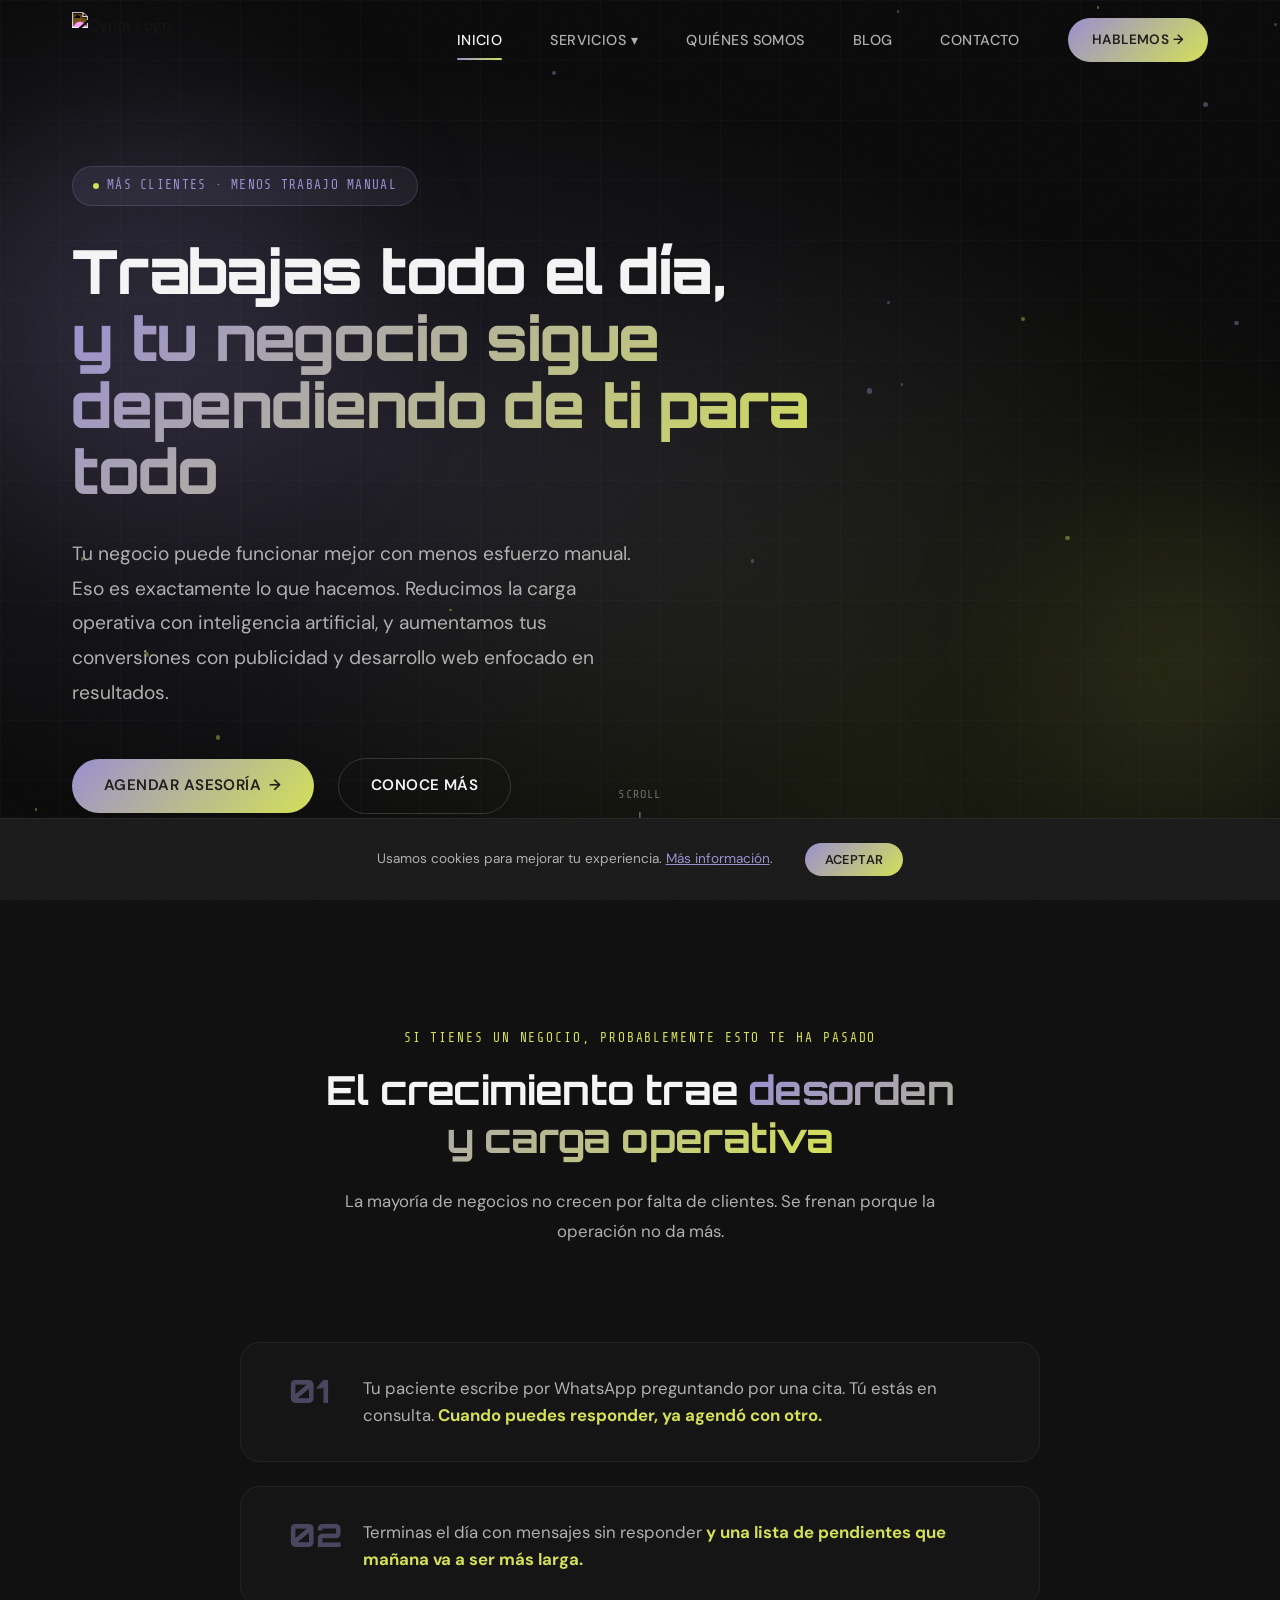
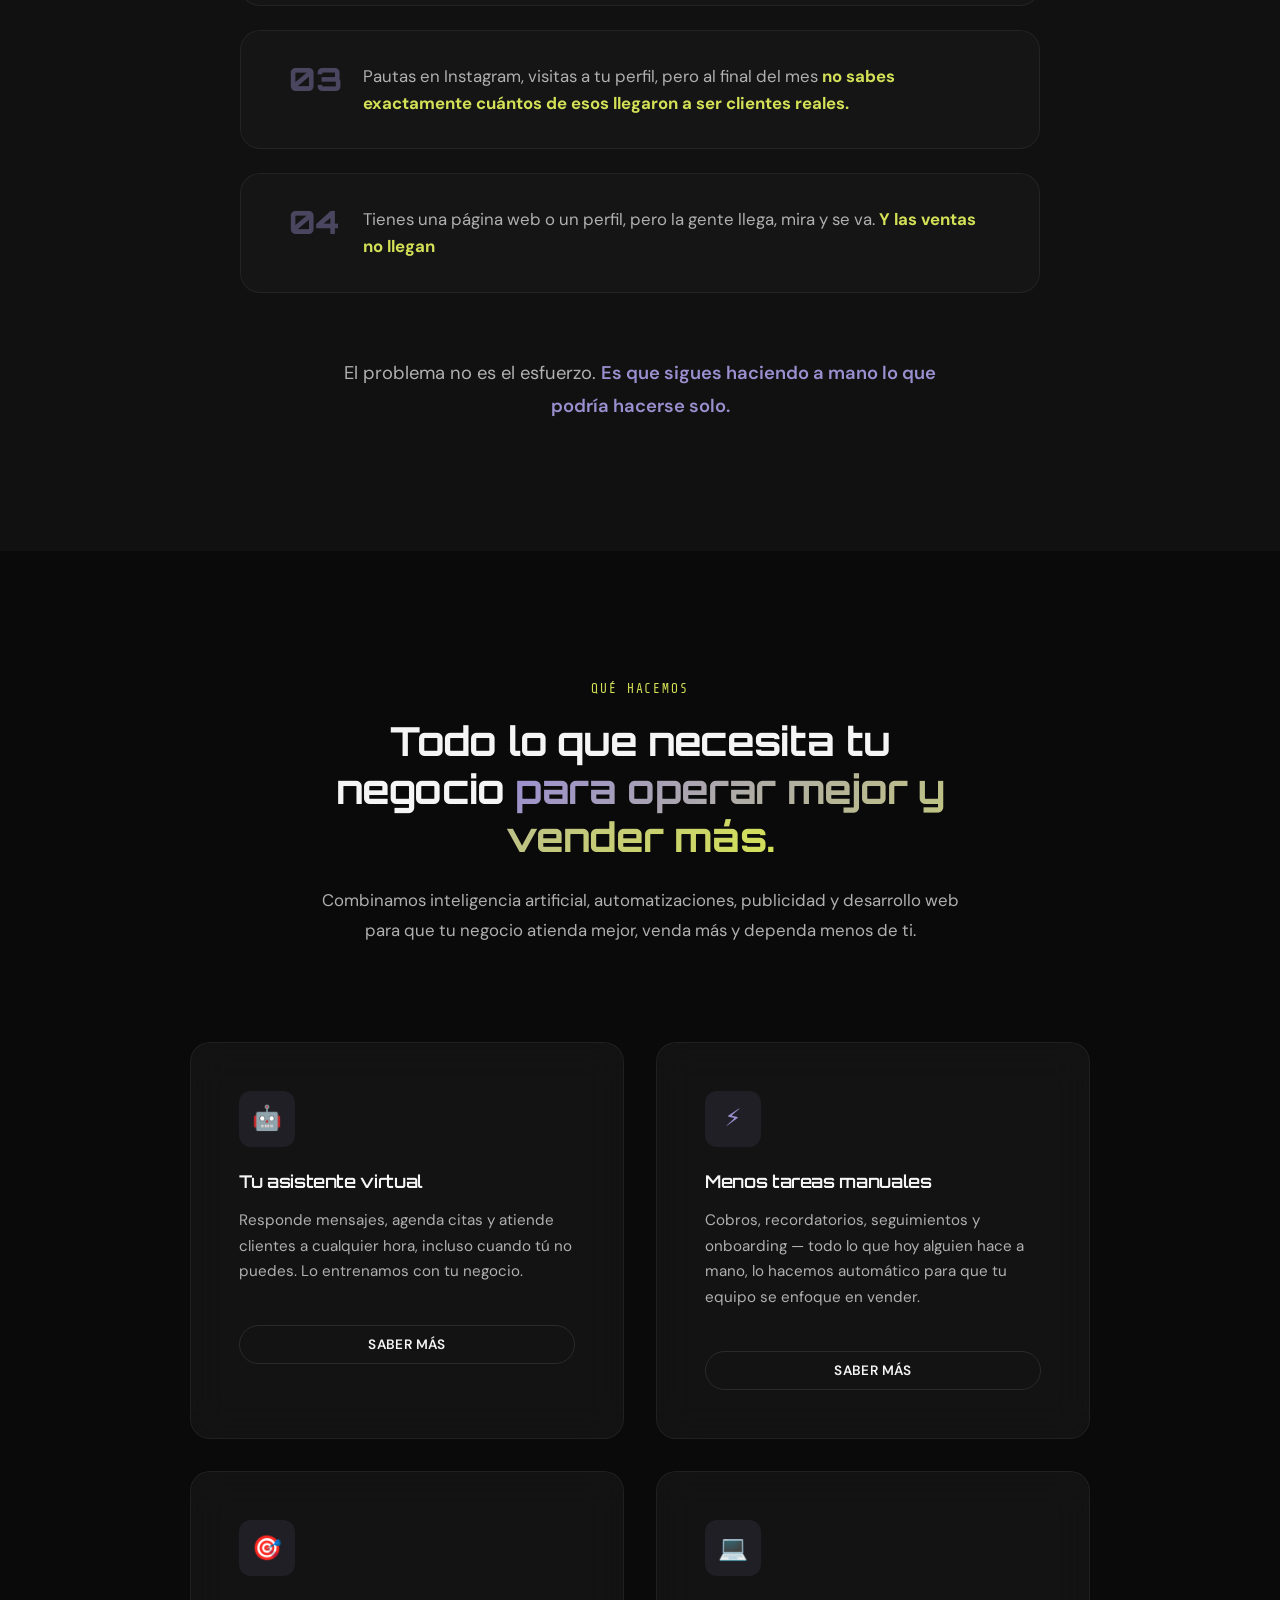
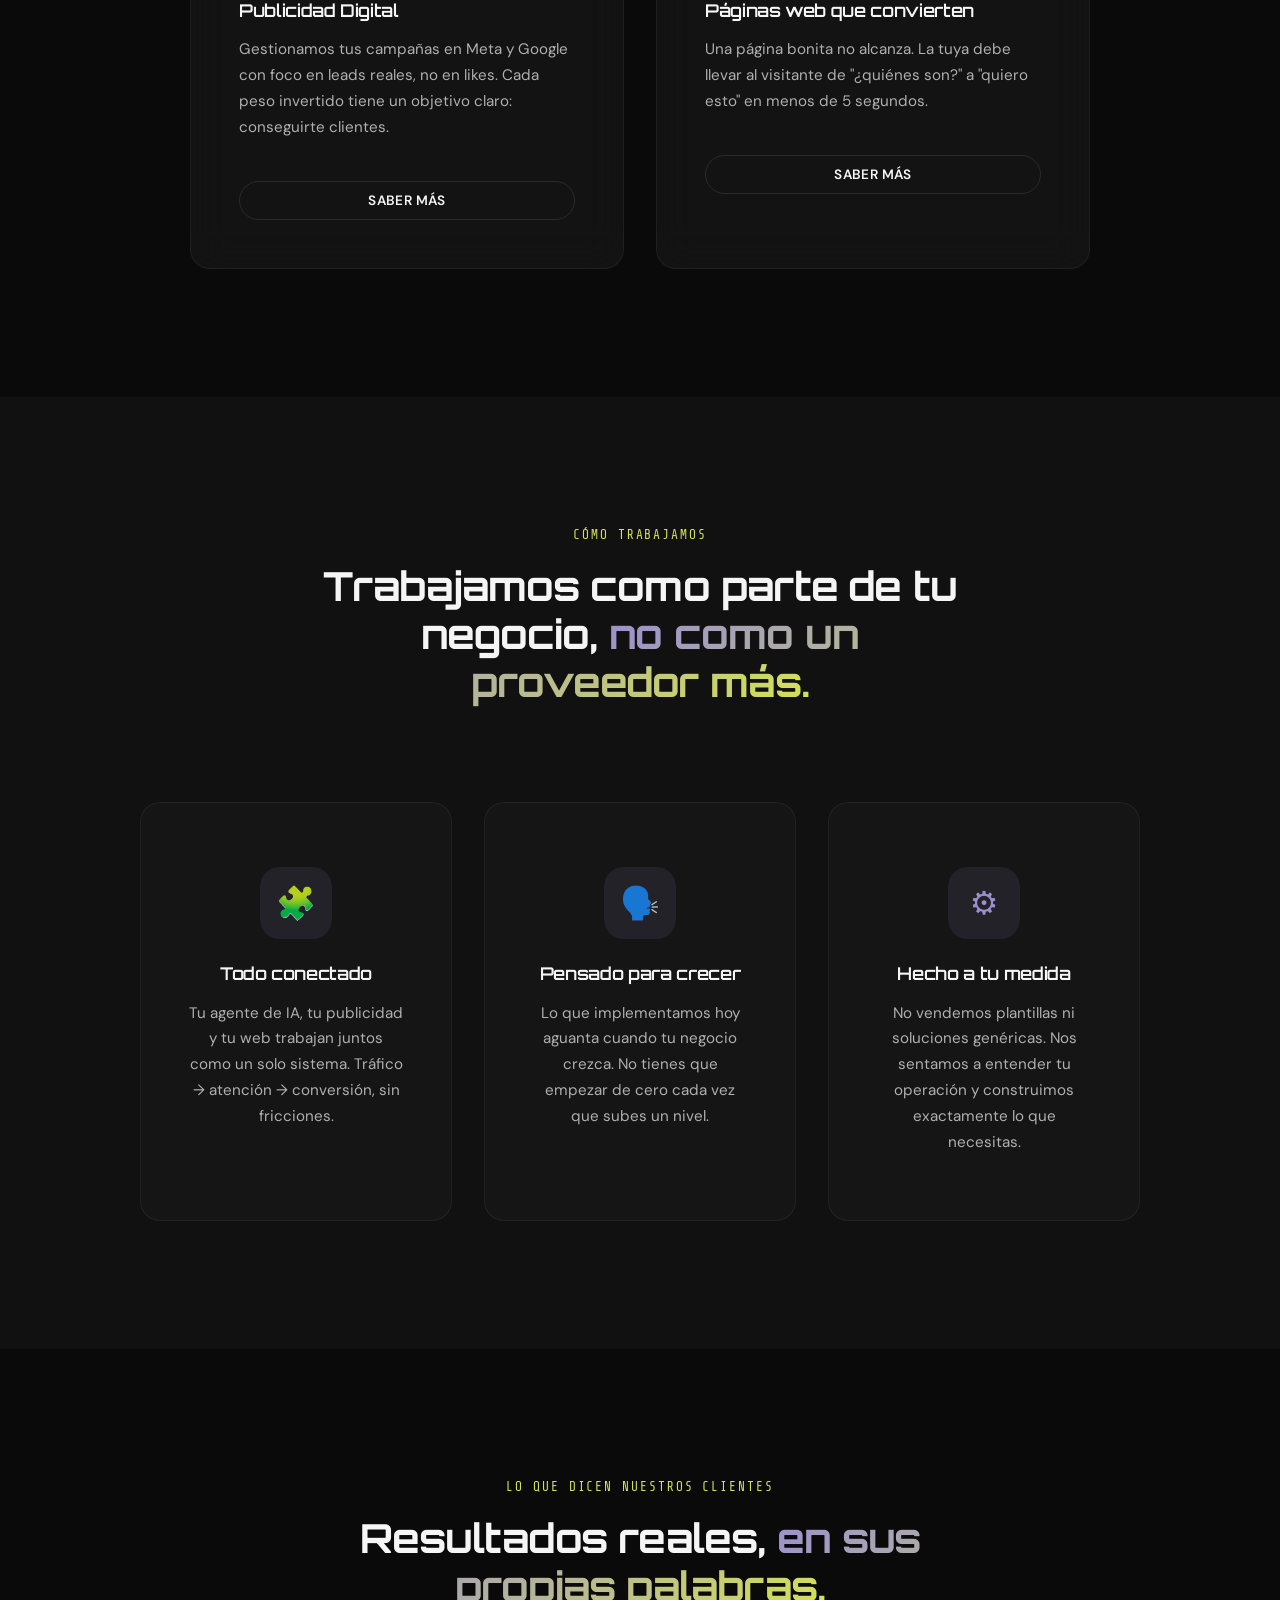
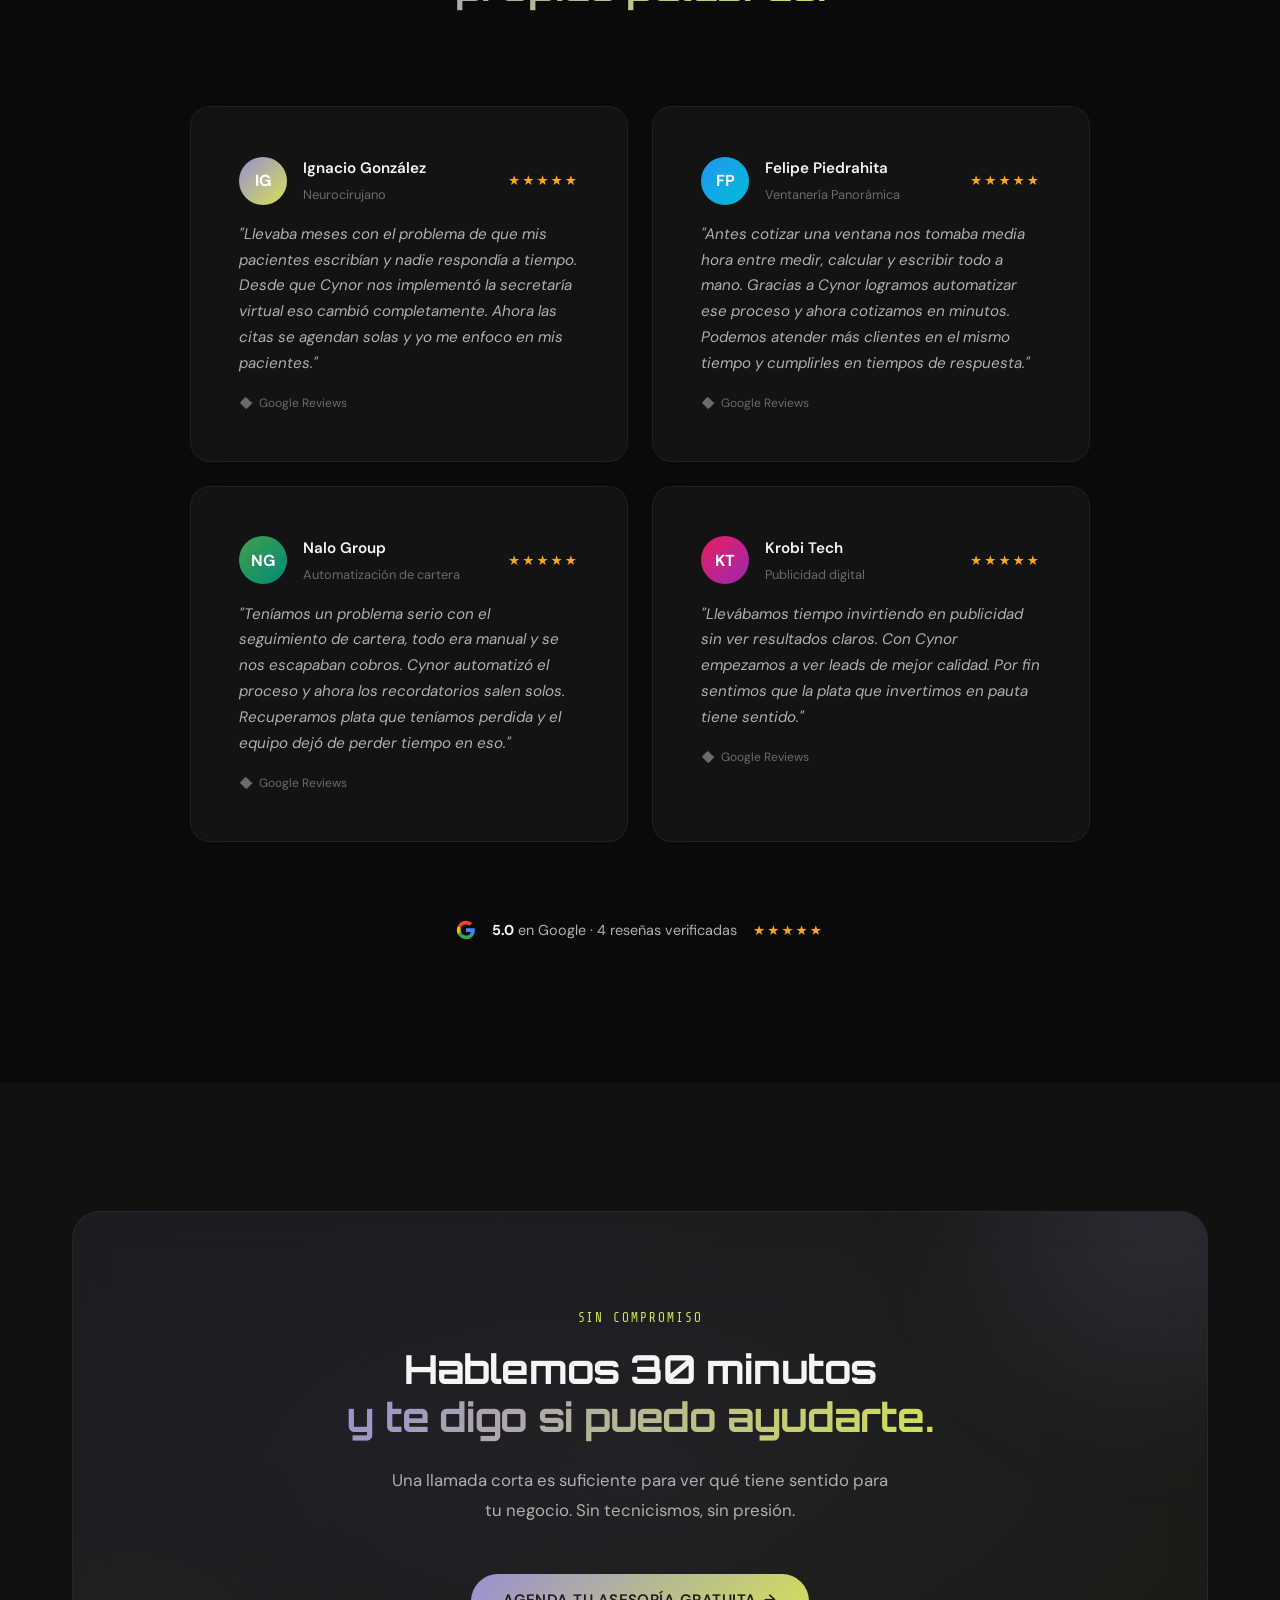
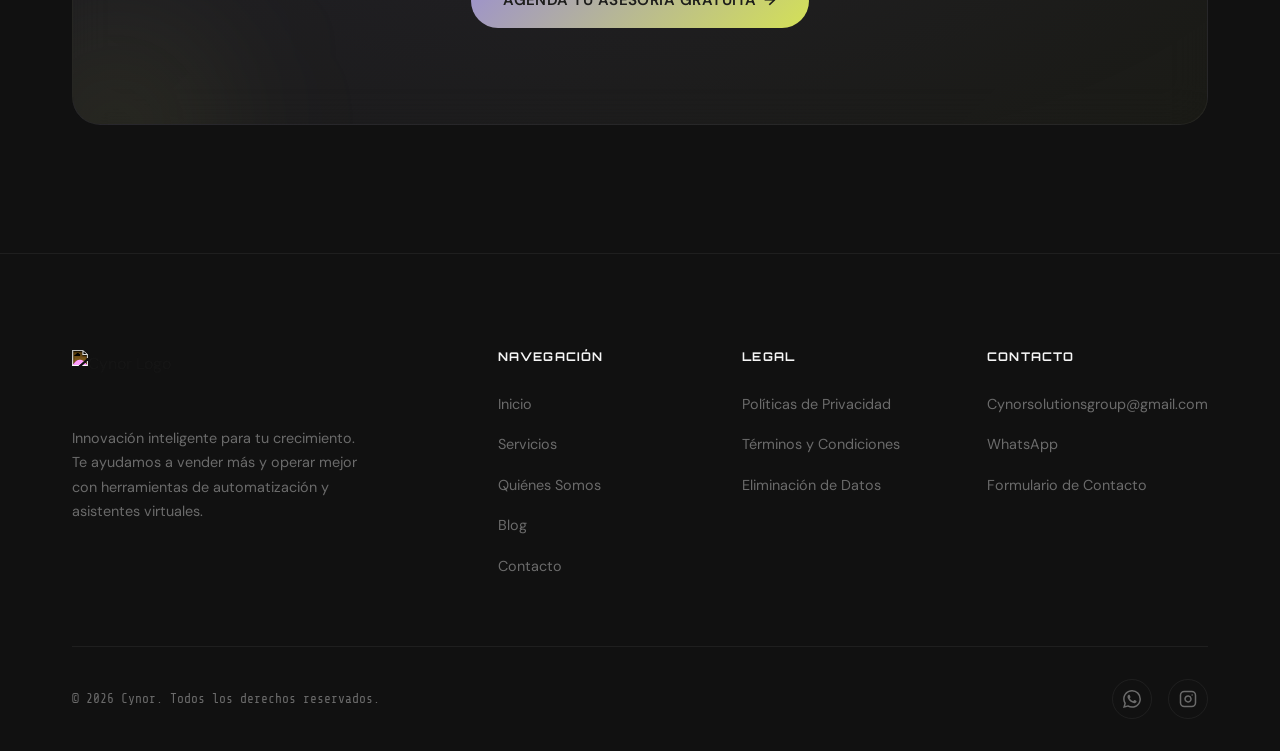
==== index.html @ 148ff9f5 "Update information" ====
<!DOCTYPE html>
<html lang="es">

<head>

  <!-- Google Tag Manager -->
  <script>(function (w, d, s, l, i) {
      w[l] = w[l] || []; w[l].push({
        'gtm.start':
          new Date().getTime(), event: 'gtm.js'
      }); var f = d.getElementsByTagName(s)[0],
        j = d.createElement(s), dl = l != 'dataLayer' ? '&l=' + l : ''; j.async = true; j.src =
          'https://www.googletagmanager.com/gtm.js?id=' + i + dl; f.parentNode.insertBefore(j, f);
    })(window, document, 'script', 'dataLayer', 'GTM-WN2KKRZQ');</script>
  <!-- End Google Tag Manager -->

  <meta name="facebook-domain-verification" content="vpwczg6mn0sy7wcytmr8ap039q7jqj" />
  <meta charset="UTF-8">
  <meta name="viewport" content="width=device-width, initial-scale=1.0">
  <meta name="description"
    content="Empresa de tecnología aplicada a negocios. Integramos inteligencia artificial, automatización de procesos y marketing digital para optimizar operaciones y ventas.">
  <meta name="keywords"
    content="automatización empresarial, inteligencia artificial para negocios, marketing digital performance, desarrollo web orientado a conversión, automatización corporativa">
  <meta name="author" content="Cynor">
  <title>Cynor | Inteligencia Artificial y Automatización Empresarial</title>

  <link rel="canonical" href="https://www.cynor.digital/">

  <!-- Open Graph -->
  <meta property="og:title" content="Cynor | Inteligencia Artificial y Automatización Empresarial">
  <meta property="og:description"
    content="Sistemas de IA, automatización y marketing digital para empresas que desean escalar sin trabajo manual.">
  <meta property="og:image" content="https://www.cynor.digital/src/Logo.png">
  <meta property="og:url" content="https://www.cynor.digital/">
  <meta property="og:type" content="website">

  <!-- Twitter Cards -->
  <meta name="twitter:card" content="summary_large_image">
  <meta name="twitter:title" content="Cynor | Inteligencia Artificial y Automatización Empresarial">
  <meta name="twitter:description"
    content="Sistemas de IA, automatización y marketing digital para empresas que desean escalar sin trabajo manual.">
  <meta name="twitter:image" content="https://www.cynor.digital/src/Logo.png">

  <meta name="theme-color" content="#0A0A0A">
    <link rel="preload" href="src/Logo.png" as="image" type="image/png">
  <link rel="icon" type="image/png" href="src/favicon.png?v=3">

  <!-- JSON-LD -->
  <script type="application/ld+json">
  {
    "@context": "https://schema.org",
    "@graph": [
      {
        "@type": "WebSite",
        "@id": "https://www.cynor.digital/#website",
        "url": "https://www.cynor.digital/",
        "name": "Cynor",
        "description": "Te ayudamos a automatizar tus procesos y crecer con Inteligencia Artificial en Colombia.",
        "publisher": {
          "@id": "https://www.cynor.digital/#organization"
        }
      },
      {
        "@type": "Organization",
        "@id": "https://www.cynor.digital/#organization",
        "name": "Cynor",
        "url": "https://www.cynor.digital/",
        "logo": "https://www.cynor.digital/src/Logo.png",
        "contactPoint": {
          "@type": "ContactPoint",
          "email": "Cynorsolutionsgroup@gmail.com",
          "contactType": "customer support"
        }
      }
    ]
  }
  </script>

  <!-- Google Fonts -->
  <!-- Preconnect to font servers -->
  <link rel="preconnect" href="https://fonts.googleapis.com" crossorigin>
  <link rel="preconnect" href="https://fonts.gstatic.com" crossorigin>
  <!-- Non-blocking async font load with font-display=swap to prevent FOUT CLS -->
  <link rel="preload" as="style"
    href="https://fonts.googleapis.com/css2?family=DM+Sans:ital,opsz,wght@0,9..40,400;0,9..40,500;0,9..40,700&family=Orbitron:wght@700;800&family=Share+Tech+Mono&display=swap"
    onload="this.onload=null;this.rel='stylesheet'">
  <noscript>
    <link rel="stylesheet"
      href="https://fonts.googleapis.com/css2?family=DM+Sans:ital,opsz,wght@0,9..40,400;0,9..40,500;0,9..40,700&family=Orbitron:wght@700;800&family=Share+Tech+Mono&display=swap">
  </noscript>

  <!-- Stylesheet -->
  <!-- Preload + async main stylesheet -->
  <link rel="preload" href="css/styles.min.css" as="style" onload="this.onload=null;this.rel='stylesheet'">
  <noscript><link rel="stylesheet" href="css/styles.min.css"></noscript>
  <!-- Critical CSS inline for above-the-fold -->
  <style>
    *,*::before,*::after{box-sizing:border-box;margin:0;padding:0}
    html{scroll-behavior:smooth;-webkit-font-smoothing:antialiased}
    body{font-family:'DM Sans',system-ui,-apple-system,sans-serif;background:#0A0A0A;color:#F5F5F5;overflow-x:hidden;min-height:100vh}
    .loader{position:fixed;inset:0;background:#0A0A0A;z-index:9999;display:flex;align-items:center;justify-content:center;transition:opacity .6s ease,visibility .6s ease}
    .loader.hidden{opacity:0;visibility:hidden}
    .loader__icon{width:60px;height:60px;animation:lp 1.5s ease-in-out infinite}
    @keyframes lp{0%,100%{transform:scale(1);opacity:1}50%{transform:scale(1.15);opacity:.6}}
    /* Navbar: explicit logo sizing prevents CLS before external CSS loads */
    .navbar{position:fixed;top:0;left:0;width:100%;z-index:1000;height:80px;display:flex;align-items:center;background:transparent;transition:all .3s cubic-bezier(.4,0,.2,1)}
    .navbar__inner{display:flex;align-items:center;justify-content:space-between;width:100%;max-width:1200px;margin:0 auto;padding:0 2rem}
    .navbar__logo img{height:56px;width:auto;aspect-ratio:709/339;filter:invert(1) brightness(2)}
    /* Hero: min-height reserves space before JS runs; contain prevents reflows */
    .hero{min-height:100vh;display:flex;align-items:center;position:relative;overflow:hidden;padding-top:80px}
    .hero__content{max-width:750px;min-height:420px;position:relative;z-index:2}
    h1,h2,h3,h4{font-family:'Orbitron',sans-serif;font-weight:700;line-height:1.2}
    h1{font-size:clamp(2rem,5vw,3.5rem)}
    /* ── Mobile menu critical CSS (prevents FOUC on async stylesheet) ── */
    .mobile-menu{display:flex;flex-direction:column;align-items:center;justify-content:center;gap:24px;position:fixed;top:0;left:0;right:0;bottom:0;width:100%;min-height:100vh;background:rgba(10,10,10,.98);-webkit-backdrop-filter:blur(20px);backdrop-filter:blur(20px);z-index:9000;-webkit-transform:translateX(100%);transform:translateX(100%);visibility:hidden;opacity:0;pointer-events:none;-webkit-transition:-webkit-transform .4s cubic-bezier(.4,0,.2,1),opacity .4s ease,visibility .4s ease;transition:transform .4s cubic-bezier(.4,0,.2,1),opacity .4s ease,visibility .4s ease;padding:80px 24px 24px;overflow-y:auto;-webkit-overflow-scrolling:touch}
    @media(min-width:769px){.mobile-menu{display:none!important}}
    .mobile-menu.active{-webkit-transform:translateX(0)!important;transform:translateX(0)!important;visibility:visible!important;opacity:1!important;pointer-events:all!important}
    .hamburger{display:none;flex-direction:column;gap:5px;cursor:pointer;z-index:9100;padding:8px;background:rgba(10,10,10,.4);border-radius:4px;border:none;-webkit-backdrop-filter:blur(4px);backdrop-filter:blur(4px)}
    @media(max-width:768px){.hamburger{display:flex}}
    .hamburger span{display:block;width:24px;height:2px;background:#F5F5F5;transition:all .3s cubic-bezier(.4,0,.2,1);border-radius:2px}
    .hamburger.active span:nth-child(1){transform:rotate(45deg) translate(5px,5px)}
    .hamburger.active span:nth-child(2){opacity:0}
    .hamburger.active span:nth-child(3){transform:rotate(-45deg) translate(5px,-5px)}
  </style>
</head>

<body>

  <!-- Google Tag Manager (noscript) -->
  <noscript><iframe src="https://www.googletagmanager.com/ns.html?id=GTM-WN2KKRZQ" height="0" width="0"
      style="display:none;visibility:hidden"></iframe></noscript>
  <!-- End Google Tag Manager (noscript) -->

  <!-- Loader -->
  <div class="loader" id="loader">
    <img src="src/Favoni.png" alt="Cynor Loading" class="loader__icon" width="60" height="60">
  </div>

  <!-- Navbar -->
  <nav class="navbar" id="navbar">
    <div class="navbar__inner">
    <a href="index.html" class="navbar__logo" aria-label="Cynor Home">
        <img src="src/Logo.png" alt="Cynor Logo" width="709" height="339" loading="eager" fetchpriority="high"
          decoding="async">
      </a>

      <div class="navbar__menu">
        <a href="index.html" class="navbar__link active">Inicio</a>
        <div class="navbar__dropdown">
          <a href="#" class="navbar__link">Servicios ▾</a>
          <div class="dropdown-content">
            <a href="agentes-ia.html">Agentes IA</a>
            <a href="automatizacion.html">Automatizaciones</a>
            <a href="publicidad-digital.html">Publicidad Digital</a>
            <a href="desarrollo-web.html">Desarrollo Web</a>
          </div>
        </div>
        <a href="quienes-somos.html" class="navbar__link">Quiénes Somos</a>
        <a href="blog.html" class="navbar__link">Blog</a>

        <a href="contacto.html" class="navbar__link">Contacto</a>
        <a href="https://wa.me/573128861517" class="navbar__cta" target="_blank" rel="noopener noreferrer">Hablemos
          →</a>
      </div>

      <button class="hamburger" id="hamburger" aria-label="Menu">
        <span></span>
        <span></span>
        <span></span>
      </button>
    </div>
  </nav>

  <!-- Mobile Menu -->
  <div class="mobile-menu" id="mobileMenu" role="dialog" aria-modal="true" aria-label="Menú de navegación">
    <a href="index.html">Inicio</a>
    <div class="mobile-nav-dropdown" id="mobileServicesDropdown">
      <button class="mobile-nav-dropdown__toggle" id="mobileServicesToggle" aria-expanded="false">
        Servicios <span class="mobile-nav-dropdown__arrow">▼</span>
      </button>
      <div class="mobile-nav-dropdown__content">
        <a href="agentes-ia.html">Agentes IA</a>
        <a href="automatizacion.html">Automatizaciones</a>
        <a href="publicidad-digital.html">Publicidad Digital</a>
        <a href="desarrollo-web.html">Desarrollo Web</a>
      </div>
    </div>
    <a href="quienes-somos.html">Quiénes Somos</a>
    <a href="blog.html">Blog</a>
    <a href="contacto.html">Contacto</a>
    <a href="https://wa.me/573128861517" class="btn btn--primary" target="_blank" rel="noopener noreferrer"
      style="margin-top:8px;padding:12px 28px;font-size:1rem;">Hablemos →</a>
  </div>

  <!-- Hero Section -->
  <section class="hero" id="hero">
    <div class="hero__bg"></div>
    <div class="hero__grid-overlay"></div>
    <div class="hero__particles" id="particles"></div>

    <!-- Decorative glow orbs -->
    <div class="glow-orb glow-orb--violet" style="width: 400px; height: 400px; top: 10%; left: -5%;"></div>
    <div class="glow-orb glow-orb--sun" style="width: 300px; height: 300px; bottom: 10%; right: -5%;"></div>

    <div class="container">
      <div class="hero__content">
        <!-- CLS FIX: Hero is above-the-fold. Remove .reveal from these elements.
             Reveal animations (opacity:0 → visible) on ATF content cause high CLS.
             Below-the-fold sections keep .reveal for smooth scroll-in effect. -->
        <div class="hero__badge">
          <span>Más clientes · Menos trabajo manual</span>
        </div>

        <h1 class="hero__title">
          Trabajas todo el día,<br>
          <span class="text-gradient">y tu negocio sigue dependiendo de ti para todo</span>
        </h1>

        <p class="hero__subtitle">
          Tu negocio puede funcionar mejor con menos esfuerzo manual. Eso es exactamente lo que hacemos.
          Reducimos la carga operativa con inteligencia artificial, y aumentamos tus conversiones con publicidad y
          desarrollo web enfocado en resultados.
        </p>

        <div class="hero__actions">
          <a href="https://wa.me/573128861517" class="btn btn--primary" target="_blank" rel="noopener noreferrer">
            Agendar asesoría
            <span class="btn__arrow">→</span>
          </a>
          <a href="quienes-somos.html" class="btn btn--secondary">
            Conoce más
          </a>
        </div>
      </div>
    </div>

    <div class="scroll-indicator">
      <span>Scroll</span>
      <div class="scroll-indicator__line"></div>
    </div>
  </section>

  <!-- Pain Points Section -->
  <section class="section section--alt" id="problemas">
    <div class="container">
      <div class="section-header reveal">
        <span class="section-header__tag">Si tienes un negocio, probablemente esto te ha pasado</span>
        <h2 class="section-header__title">
          El crecimiento trae <span class="text-gradient">desorden y carga operativa</span>
        </h2>
        <p class="section-header__subtitle">
          La mayoría de negocios no crecen por falta de clientes. Se frenan porque la operación no da más.
        </p>
      </div>

      <div class="feature-list" style="max-width: 800px; margin: 0 auto;">
        <div class="pain-card reveal delay-1">
          <div class="pain-card__number">01</div>
          <p class="pain-card__text">Tu paciente escribe por WhatsApp preguntando por una cita. Tú estás en consulta.
            <strong style="color: var(--color-sun-glare);">Cuando puedes responder, ya agendó con otro.</strong>
          </p>
        </div>

        <div class="pain-card reveal delay-2">
          <div class="pain-card__number">02</div>
          <p class="pain-card__text">Terminas el día con mensajes sin responder <strong
              style="color: var(--color-sun-glare);">y una lista de pendientes que mañana va a ser más larga.</strong>
          </p>
        </div>

        <div class="pain-card reveal delay-3">
          <div class="pain-card__number">03</div>
          <p class="pain-card__text">Pautas en Instagram, visitas a tu perfil, pero al final del mes <strong
              style="color: var(--color-sun-glare);">no sabes exactamente cuántos de esos llegaron a ser clientes
              reales.</strong></p>
        </div>

        <div class="pain-card reveal delay-4">
          <div class="pain-card__number">04</div>
          <p class="pain-card__text">Tienes una página web o un perfil, pero la gente llega, mira y se va. <strong
              style="color: var(--color-sun-glare);">Y las ventas no llegan</strong></p>
        </div>
      </div>

      <div class="text-center reveal delay-5" style="margin-top: var(--space-3xl);">
        <p style="font-size: 1.15rem; color: var(--text-secondary); max-width: 600px; margin: 0 auto;">
          El problema no es el esfuerzo. <span class="text-violet" style="font-weight: 600;">Es que sigues haciendo a
            mano lo que podría hacerse solo.</span>
        </p>
      </div>
    </div>
  </section>

  <!-- Solutions Section -->
  <section class="section" id="soluciones">
    <div class="container">
      <div class="section-header reveal">
        <span class="section-header__tag">Qué Hacemos</span>
        <h2 class="section-header__title">
          Todo lo que necesita tu negocio <span class="text-gradient">para operar mejor y vender más.</span>
        </h2>
        <p class="section-header__subtitle">
          Combinamos inteligencia artificial, automatizaciones, publicidad y desarrollo web para que tu negocio atienda
          mejor, venda más y dependa menos de ti.
        </p>
      </div>

      <div class="grid-2" style="max-width: 900px; margin: 0 auto;">
        <div class="card card--animated reveal delay-1">
          <div class="card__icon">🤖</div>
          <h3 class="card__title">Tu asistente virtual</h3>
          <p class="card__text" style="margin-bottom: var(--space-lg);">Responde mensajes, agenda citas y atiende clientes a cualquier hora, incluso cuando tú no puedes. Lo entrenamos con tu negocio.</p>
          <button class="btn btn--service" onclick="window.location.href='agentes-ia.html'">Saber
            más</button>
        </div>

        <div class="card card--animated reveal delay-2">
          <div class="card__icon">⚡</div>
          <h3 class="card__title">Menos tareas manuales</h3>
          <p class="card__text" style="margin-bottom: var(--space-lg);">Cobros, recordatorios, seguimientos y onboarding — todo lo que hoy alguien hace a mano, lo hacemos automático para que tu equipo se enfoque en vender.</p>
          <button class="btn btn--service" onclick="window.location.href='automatizacion.html'">Saber
            más</button>
        </div>

        <div class="card card--animated reveal delay-3">
          <div class="card__icon">🎯</div>
          <h3 class="card__title">Publicidad Digital</h3>
          <p class="card__text" style="margin-bottom: var(--space-lg);">Gestionamos tus campañas en Meta y Google con foco en leads reales, no en likes. Cada peso invertido tiene un objetivo claro: conseguirte clientes.</p>
          <button class="btn btn--service" onclick="window.location.href='publicidad-digital.html'">Saber
            más</button>
        </div>

        <div class="card card--animated reveal delay-4">
          <div class="card__icon">💻</div>
          <h3 class="card__title">Páginas web que convierten</h3>
          <p class="card__text" style="margin-bottom: var(--space-lg);">Una página bonita no alcanza. La tuya debe llevar al visitante de "¿quiénes son?" a "quiero esto" en menos de 5 segundos.</p>
          <button class="btn btn--service" onclick="window.location.href='desarrollo-web.html'">Saber
            más</button>
        </div>

      </div>
    </div>
  </section>

  <!-- How We Work Section -->
  <section class="section section--alt" id="proceso">
    <div class="container">
      <div class="section-header reveal">
        <span class="section-header__tag">Cómo trabajamos</span>
        <h2 class="section-header__title">
          Trabajamos como parte de tu negocio, <span class="text-gradient">no como un proveedor más.</span>
        </h2>
      </div>

      <div class="grid-3" style="max-width: 1000px; margin: 0 auto;">
        <div class="card value-card reveal delay-1">
          <div class="card__icon"
            style="margin: 0 auto var(--space-lg); font-size: 2rem; width: 72px; height: 72px; border-radius: var(--radius-lg);">
            🧩
          </div>
          <h3 class="card__title text-center">Todo conectado</h3>
          <p class="card__text text-center">Tu agente de IA, tu publicidad y tu web trabajan juntos como un solo sistema. Tráfico → atención → conversión, sin fricciones.</p>
        </div>

        <div class="card value-card reveal delay-2">
          <div class="card__icon"
            style="margin: 0 auto var(--space-lg); font-size: 2rem; width: 72px; height: 72px; border-radius: var(--radius-lg);">
            🗣️
          </div>
          <h3 class="card__title text-center">Pensado para crecer</h3>
          <p class="card__text text-center">Lo que implementamos hoy aguanta cuando tu negocio crezca. No tienes que empezar de cero cada vez que subes un nivel.</p>
        </div>

        <div class="card value-card reveal delay-3">
          <div class="card__icon"
            style="margin: 0 auto var(--space-lg); font-size: 2rem; width: 72px; height: 72px; border-radius: var(--radius-lg);">
            ⚙️
          </div>
          <h3 class="card__title text-center">Hecho a tu medida</h3>
          <p class="card__text text-center">No vendemos plantillas ni soluciones genéricas. Nos sentamos a entender tu operación y construimos exactamente lo que necesitas.</p>
        </div>
      </div>
    </div>
  </section>

  <!-- 
-->

  <!-- Testimonials Section -->
  <section class="section" id="testimonios">
    <div class="container">

      <div class="section-header reveal">
        <span class="section-header__tag">Lo que dicen nuestros clientes</span>
        <h2 class="section-header__title">
          Resultados reales, <span class="text-gradient">en sus propias palabras.</span>
        </h2>
      </div>

      <div class="grid-2" style="max-width: 900px; margin: 0 auto; gap: var(--space-lg);">

        <!-- Testimonio 1 — Ignacio González Neurocirujano -->
        <div class="card card--animated reveal delay-1"
          style="display: flex; flex-direction: column; gap: var(--space-md);">
          <div style="display: flex; align-items: center; gap: var(--space-md);">
            <div style="
            width: 48px; height: 48px; border-radius: 50%;
            background: linear-gradient(135deg, var(--color-violet), var(--color-sun-glare));
            display: flex; align-items: center; justify-content: center;
            font-family: var(--font-primary); font-weight: 700; font-size: 1rem;
            color: #fff; flex-shrink: 0;
          ">IG</div>
            <div>
              <p style="font-weight: 600; color: var(--text-primary); margin: 0; font-size: 0.95rem;">Ignacio González
              </p>
              <p style="color: var(--text-muted); margin: 0; font-size: 0.8rem;">Neurocirujano</p>
            </div>
            <div style="margin-left: auto; color: #F5A623; font-size: 0.85rem; letter-spacing: 2px;">★★★★★</div>
          </div>
          <p class="card__text" style="font-style: italic; line-height: 1.7; margin: 0;">
            "Llevaba meses con el problema de que mis pacientes escribían y nadie respondía a tiempo. Desde que Cynor
            nos implementó la secretaría virtual eso cambió completamente. Ahora las citas se agendan solas y yo me
            enfoco en mis pacientes."
          </p>
          <div style="display: flex; align-items: center; gap: 6px;">
            <svg width="14" height="14" viewBox="0 0 24 24" fill="var(--text-muted)">
              <path
                d="M21.35 11.1L12.91 2.66a2 2 0 00-2.82 0L2.66 10.09a2 2 0 000 2.82l8.44 8.44a2 2 0 002.82 0l8.44-8.44a2 2 0 000-2.82z" />
            </svg>
            <span style="font-size: 0.75rem; color: var(--text-muted);">Google Reviews</span>
          </div>
        </div>

        <!-- Testimonio 2 — Felipe Piedrahita -->
        <div class="card card--animated reveal delay-2"
          style="display: flex; flex-direction: column; gap: var(--space-md);">
          <div style="display: flex; align-items: center; gap: var(--space-md);">
            <div style="
            width: 48px; height: 48px; border-radius: 50%;
            background: linear-gradient(135deg, #2196F3, #00BCD4);
            display: flex; align-items: center; justify-content: center;
            font-family: var(--font-primary); font-weight: 700; font-size: 1rem;
            color: #fff; flex-shrink: 0;
          ">FP</div>
            <div>
              <p style="font-weight: 600; color: var(--text-primary); margin: 0; font-size: 0.95rem;">Felipe Piedrahita
              </p>
              <p style="color: var(--text-muted); margin: 0; font-size: 0.8rem;">Ventanería Panorámica</p>
            </div>
            <div style="margin-left: auto; color: #F5A623; font-size: 0.85rem; letter-spacing: 2px;">★★★★★</div>
          </div>
          <p class="card__text" style="font-style: italic; line-height: 1.7; margin: 0;">
            "Antes cotizar una ventana nos tomaba media hora entre medir, calcular y escribir todo a mano. Gracias a
            Cynor logramos automatizar ese proceso y ahora cotizamos en minutos. Podemos atender más clientes en el
            mismo tiempo y cumplirles en tiempos de respuesta."
          </p>
          <div style="display: flex; align-items: center; gap: 6px;">
            <svg width="14" height="14" viewBox="0 0 24 24" fill="var(--text-muted)">
              <path
                d="M21.35 11.1L12.91 2.66a2 2 0 00-2.82 0L2.66 10.09a2 2 0 000 2.82l8.44 8.44a2 2 0 002.82 0l8.44-8.44a2 2 0 000-2.82z" />
            </svg>
            <span style="font-size: 0.75rem; color: var(--text-muted);">Google Reviews</span>
          </div>
        </div>

        <!-- Testimonio 3 — Nalo Group -->
        <div class="card card--animated reveal delay-3"
          style="display: flex; flex-direction: column; gap: var(--space-md);">
          <div style="display: flex; align-items: center; gap: var(--space-md);">
            <div style="
            width: 48px; height: 48px; border-radius: 50%;
            background: linear-gradient(135deg, #43A047, #00897B);
            display: flex; align-items: center; justify-content: center;
            font-family: var(--font-primary); font-weight: 700; font-size: 1rem;
            color: #fff; flex-shrink: 0;
          ">NG</div>
            <div>
              <p style="font-weight: 600; color: var(--text-primary); margin: 0; font-size: 0.95rem;">Nalo Group</p>
              <p style="color: var(--text-muted); margin: 0; font-size: 0.8rem;">Automatización de cartera</p>
            </div>
            <div style="margin-left: auto; color: #F5A623; font-size: 0.85rem; letter-spacing: 2px;">★★★★★</div>
          </div>
          <p class="card__text" style="font-style: italic; line-height: 1.7; margin: 0;">
            "Teníamos un problema serio con el seguimiento de cartera, todo era manual y se nos escapaban cobros. Cynor
            automatizó el proceso y ahora los recordatorios salen solos. Recuperamos plata que teníamos perdida y el
            equipo dejó de perder tiempo en eso."
          </p>
          <div style="display: flex; align-items: center; gap: 6px;">
            <svg width="14" height="14" viewBox="0 0 24 24" fill="var(--text-muted)">
              <path
                d="M21.35 11.1L12.91 2.66a2 2 0 00-2.82 0L2.66 10.09a2 2 0 000 2.82l8.44 8.44a2 2 0 002.82 0l8.44-8.44a2 2 0 000-2.82z" />
            </svg>
            <span style="font-size: 0.75rem; color: var(--text-muted);">Google Reviews</span>
          </div>
        </div>

        <!-- Testimonio 4 — Krobi Tech -->
        <div class="card card--animated reveal delay-4"
          style="display: flex; flex-direction: column; gap: var(--space-md);">
          <div style="display: flex; align-items: center; gap: var(--space-md);">
            <div style="
            width: 48px; height: 48px; border-radius: 50%;
            background: linear-gradient(135deg, #E91E63, #9C27B0);
            display: flex; align-items: center; justify-content: center;
            font-family: var(--font-primary); font-weight: 700; font-size: 1rem;
            color: #fff; flex-shrink: 0;
          ">KT</div>
            <div>
              <p style="font-weight: 600; color: var(--text-primary); margin: 0; font-size: 0.95rem;">Krobi Tech</p>
              <p style="color: var(--text-muted); margin: 0; font-size: 0.8rem;">Publicidad digital</p>
            </div>
            <div style="margin-left: auto; color: #F5A623; font-size: 0.85rem; letter-spacing: 2px;">★★★★★</div>
          </div>
          <p class="card__text" style="font-style: italic; line-height: 1.7; margin: 0;">
            "Llevábamos tiempo invirtiendo en publicidad sin ver resultados claros. Con Cynor empezamos a ver leads de
            mejor calidad. Por fin sentimos que la plata que invertimos en pauta tiene sentido."
          </p>
          <div style="display: flex; align-items: center; gap: 6px;">
            <svg width="14" height="14" viewBox="0 0 24 24" fill="var(--text-muted)">
              <path
                d="M21.35 11.1L12.91 2.66a2 2 0 00-2.82 0L2.66 10.09a2 2 0 000 2.82l8.44 8.44a2 2 0 002.82 0l8.44-8.44a2 2 0 000-2.82z" />
            </svg>
            <span style="font-size: 0.75rem; color: var(--text-muted);">Google Reviews</span>
          </div>
        </div>

      </div>

      <!-- Google rating badge -->
      <div class="text-center reveal delay-5" style="margin-top: var(--space-3xl);">
        <div style="
        display: inline-flex; align-items: center; gap: var(--space-md);
        background: var(--bg-card); border: 1px solid var(--border-color);
        border-radius: var(--radius-full); padding: 12px 24px;
      ">
          <svg width="20" height="20" viewBox="0 0 24 24" fill="none" xmlns="http://www.w3.org/2000/svg">
            <path
              d="M22.56 12.25c0-.78-.07-1.53-.2-2.25H12v4.26h5.92c-.26 1.37-1.04 2.53-2.21 3.31v2.77h3.57c2.08-1.92 3.28-4.74 3.28-8.09z"
              fill="#4285F4" />
            <path
              d="M12 23c2.97 0 5.46-.98 7.28-2.66l-3.57-2.77c-.98.66-2.23 1.06-3.71 1.06-2.86 0-5.29-1.93-6.16-4.53H2.18v2.84C3.99 20.53 7.7 23 12 23z"
              fill="#34A853" />
            <path
              d="M5.84 14.09c-.22-.66-.35-1.36-.35-2.09s.13-1.43.35-2.09V7.07H2.18C1.43 8.55 1 10.22 1 12s.43 3.45 1.18 4.93l3.66-2.84z"
              fill="#FBBC05" />
            <path
              d="M12 5.38c1.62 0 3.06.56 4.21 1.64l3.15-3.15C17.45 2.09 14.97 1 12 1 7.7 1 3.99 3.47 2.18 7.07l3.66 2.84c.87-2.6 3.3-4.53 6.16-4.53z"
              fill="#EA4335" />
          </svg>
          <span style="color: var(--text-secondary); font-size: 0.9rem;">
            <strong style="color: var(--text-primary);">5.0</strong> en Google · 4 reseñas verificadas
          </span>
          <div style="color: #F5A623; letter-spacing: 2px; font-size: 0.85rem;">★★★★★</div>
        </div>
      </div>

    </div>
  </section>

  <!-- CTA Section -->
  <section class="section section--alt cta-section" id="cta">
    <div class="container">
      <div class="cta-box reveal-scale">
        <div class="glow-orb glow-orb--violet" style="width: 300px; height: 300px; top: -30%; right: -10%;"></div>
        <div class="glow-orb glow-orb--sun" style="width: 200px; height: 200px; bottom: -20%; left: -5%;"></div>

        <span class="section-header__tag" style="position: relative; z-index: 1;">Sin compromiso</span>
        <h2 class="cta-box__title">
          Hablemos 30 minutos<br>
          <span class="text-gradient">y te digo si puedo ayudarte.</span>
        </h2>
        <p class="cta-box__text">
          Una llamada corta es suficiente para ver qué tiene sentido para tu negocio. Sin tecnicismos, sin presión.
        </p>
        <a href="https://wa.me/573128861517" class="btn btn--primary" target="_blank" rel="noopener noreferrer">
          Agenda tu asesoría gratuita
          <span class="btn__arrow">→</span>
        </a>
      </div>
    </div>
  </section>

  <!-- Footer -->
  <footer class="footer" id="footer">
    <div class="container">
      <div class="footer__grid">
        <div class="footer__brand">
          <img src="src/Logo.png" alt="Cynor Logo" width="200" height="96" loading="lazy">
          <p>Innovación inteligente para tu crecimiento. Te ayudamos a vender más y operar mejor con herramientas de
            automatización y asistentes virtuales.</p>
        </div>

        <div>
          <h4 class="footer__title">Navegación</h4>
          <div class="footer__links">
            <a href="index.html" class="footer__link">Inicio</a>
            <a href="index.html#soluciones" class="footer__link">Servicios</a>
            <a href="quienes-somos.html" class="footer__link">Quiénes Somos</a>
            <a href="blog.html" class="footer__link">Blog</a>
            <a href="contacto.html" class="footer__link">Contacto</a>
          </div>
        </div>

        <div>
          <h4 class="footer__title">Legal</h4>
          <div class="footer__links">
            <a href="politicas-privacidad.html" class="footer__link">Políticas de Privacidad</a>
            <a href="terminos-condiciones.html" class="footer__link">Términos y Condiciones</a>
            <a href="eliminacion-datos.html" class="footer__link">Eliminación de Datos</a>
          </div>
        </div>

        <div>
          <h4 class="footer__title">Contacto</h4>
          <div class="footer__links">
            <a href="mailto:Cynorsolutionsgroup@gmail.com" class="footer__link">Cynorsolutionsgroup@gmail.com</a>
            <a href="https://wa.me/573128861517" class="footer__link" target="_blank"
              rel="noopener noreferrer">WhatsApp</a>
            <a href="contacto.html" class="footer__link">Formulario de Contacto</a>
          </div>
        </div>
      </div>

      <div class="footer__bottom">
        <p class="footer__copy">© 2026 Cynor. Todos los derechos reservados.</p>
        <div class="footer__socials">
          <a href="https://wa.me/573128861517" class="footer__social" aria-label="WhatsApp" title="WhatsApp"
            target="_blank" rel="noopener noreferrer">
            <svg width="18" height="18" viewBox="0 0 24 24" fill="currentColor">
              <path
                d="M17.472 14.382c-.297-.149-1.758-.867-2.03-.967-.273-.099-.471-.148-.67.15-.197.297-.767.966-.94 1.164-.173.199-.347.223-.644.075-.297-.15-1.255-.463-2.39-1.475-.883-.788-1.48-1.761-1.653-2.059-.173-.297-.018-.458.13-.606.134-.133.298-.347.446-.52.149-.174.198-.298.298-.497.099-.198.05-.371-.025-.52-.075-.149-.669-1.612-.916-2.207-.242-.579-.487-.5-.669-.51-.173-.008-.371-.01-.57-.01-.198 0-.52.074-.792.372-.272.297-1.04 1.016-1.04 2.479 0 1.462 1.065 2.875 1.213 3.074.149.198 2.096 3.2 5.077 4.487.709.306 1.262.489 1.694.625.712.227 1.36.195 1.871.118.571-.085 1.758-.719 2.006-1.413.248-.694.248-1.289.173-1.413-.074-.124-.272-.198-.57-.347m-5.421 7.403h-.004a9.87 9.87 0 01-5.031-1.378l-.361-.214-3.741.982.998-3.648-.235-.374a9.86 9.86 0 01-1.51-5.26c.001-5.45 4.436-9.884 9.888-9.884 2.64 0 5.122 1.03 6.988 2.898a9.825 9.825 0 012.893 6.994c-.003 5.45-4.437 9.884-9.885 9.884m8.413-18.297A11.815 11.815 0 0012.05 0C5.495 0 .16 5.335.157 11.892c0 2.096.547 4.142 1.588 5.945L.057 24l6.305-1.654a11.882 11.882 0 005.683 1.448h.005c6.554 0 11.89-5.335 11.893-11.893a11.821 11.821 0 00-3.48-8.413z" />
            </svg>
          </a>
          <a href="https://www.instagram.com/cynor_solutions?utm_source=ig_web_button_share_sheet&igsh=ZDNlZDc0MzIxNw=="
            class="footer__social" aria-label="Instagram" title="Instagram" target="_blank" rel="noopener noreferrer">
            <svg width="18" height="18" viewBox="0 0 24 24" fill="none" stroke="currentColor" stroke-width="2"
              stroke-linecap="round" stroke-linejoin="round">
              <rect x="2" y="2" width="20" height="20" rx="5" ry="5"></rect>
              <path d="M16 11.37A4 4 0 1 1 12.63 8 4 4 0 0 1 16 11.37z"></path>
              <line x1="17.5" y1="6.5" x2="17.51" y2="6.5"></line>
            </svg>
          </a>
        </div>
      </div>
    </div>
  </footer>

  <!-- Cookie / Notification Bar -->
  <div class="notification-bar" id="cookieBar">
    <p>Usamos cookies para mejorar tu experiencia. <a href="politicas-privacidad.html">Más información</a>.</p>
    <button class="btn btn--primary" style="padding: 8px 20px; font-size: 0.8rem;">Aceptar</button>
  </div>

  <!-- Back to Top -->
  <button class="back-to-top" id="backToTop" aria-label="Volver arriba">
    <svg width="20" height="20" viewBox="0 0 24 24" fill="none" stroke="currentColor" stroke-width="2.5"
      stroke-linecap="round" stroke-linejoin="round">
      <polyline points="18 15 12 9 6 15"></polyline>
    </svg>
  </button>

  <!-- Scripts -->
  <script src="js/main.min.js" defer></script>
</body>

</html>
---- css/styles.min.css ----
/* ============================================
   CYNOR Design System
   Innovation that thinks in data.
   ============================================ */

/* ---------- CSS Custom Properties ---------- */
:root {
  /* Brand Colors */
  --color-sun-glare: #D4E157;
  --color-violet: #9B8FD0;
  --color-white: #FFFFFF;
  --color-black: #1D1D1B;

  /* Extended Palette */
  --bg-primary: #0A0A0A;
  --bg-secondary: #111111;
  --bg-surface: #1A1A1A;
  --bg-surface-light: #222222;
  --bg-surface-hover: #2A2A2A;

  --text-primary: #F5F5F5;
  --text-secondary: #B0B0B0;
  --text-muted: #6B6B6B;

  /* Gradients */
  --gradient-brand: linear-gradient(135deg, var(--color-violet) 0%, var(--color-sun-glare) 100%);
  --gradient-dark: linear-gradient(180deg, var(--bg-primary) 0%, var(--bg-secondary) 100%);
  --gradient-glass: linear-gradient(135deg, rgba(155, 143, 208, 0.08) 0%, rgba(212, 225, 87, 0.04) 100%);
  --gradient-hero: radial-gradient(ellipse at 30% 50%, rgba(155, 143, 208, 0.15) 0%, transparent 60%),
    radial-gradient(ellipse at 70% 80%, rgba(212, 225, 87, 0.08) 0%, transparent 50%);

  /* Glass Effect */
  --glass-bg: rgba(26, 26, 26, 0.6);
  --glass-border: rgba(255, 255, 255, 0.06);
  --glass-blur: blur(20px);

  /* Spacing */
  --space-xs: 0.25rem;
  --space-sm: 0.5rem;
  --space-md: 1rem;
  --space-lg: 1.5rem;
  --space-xl: 2rem;
  --space-2xl: 3rem;
  --space-3xl: 4rem;
  --space-4xl: 6rem;
  --space-5xl: 8rem;

  /* Border Radius */
  --radius-sm: 6px;
  --radius-md: 12px;
  --radius-lg: 20px;
  --radius-xl: 28px;
  --radius-full: 50%;

  /* Shadows */
  --shadow-sm: 0 2px 8px rgba(0, 0, 0, 0.3);
  --shadow-md: 0 4px 20px rgba(0, 0, 0, 0.4);
  --shadow-lg: 0 8px 40px rgba(0, 0, 0, 0.5);
  --shadow-glow-violet: 0 0 30px rgba(155, 143, 208, 0.3);
  --shadow-glow-sun: 0 0 30px rgba(212, 225, 87, 0.3);

  /* Transitions */
  --transition-fast: 0.2s cubic-bezier(0.4, 0, 0.2, 1);
  --transition-base: 0.3s cubic-bezier(0.4, 0, 0.2, 1);
  --transition-slow: 0.5s cubic-bezier(0.4, 0, 0.2, 1);
  --transition-spring: 0.6s cubic-bezier(0.34, 1.56, 0.64, 1);

  /* Container */
  --container-max: 1200px;
  --container-narrow: 800px;

  /* Navbar */
  --navbar-height: 80px;
}

/* ---------- Font Fallback Metrics (reduces FOUT layout shift / CLS) ---------- */
/* These @font-face rules create adjusted fallback fonts that closely match
   the real web fonts' metrics, so text does NOT reflow when DM Sans / Orbitron load. */
@font-face {
  font-family: 'DM Sans Fallback';
  src: local('Arial');
  ascent-override: 94.56%;
  descent-override: 24.74%;
  line-gap-override: 0%;
  size-adjust: 103.22%;
}

@font-face {
  font-family: 'Orbitron Fallback';
  src: local('Arial Bold');
  ascent-override: 105%;
  descent-override: 28%;
  line-gap-override: 0%;
  size-adjust: 88%;
}

/* ---------- Reset & Base ---------- */
*,
*::before,
*::after {
  margin: 0;
  padding: 0;
  box-sizing: border-box;
}

html {
  scroll-behavior: smooth;
  font-size: 16px;
  -webkit-font-smoothing: antialiased;
  -moz-osx-font-smoothing: grayscale;
}

body {
  font-family: 'DM Sans', 'DM Sans Fallback', system-ui, -apple-system, sans-serif;
  background-color: var(--bg-primary);
  color: var(--text-primary);
  line-height: 1.7;
  overflow-x: hidden;
  min-height: 100vh;
}

a {
  color: inherit;
  text-decoration: none;
  transition: color var(--transition-fast);
}

img {
  max-width: 100%;
  height: auto;
  display: block;
  /* Prevent layout shift when loading: preserve intrinsic aspect ratio */
  aspect-ratio: auto;
}

ul,
ol {
  list-style: none;
}

button {
  font-family: inherit;
  cursor: pointer;
  border: none;
  background: none;
  color: inherit;
}

input,
textarea,
select {
  font-family: inherit;
  font-size: inherit;
}

/* ---------- Typography ---------- */
.font-display {
  font-family: 'Orbitron', 'Space Age', sans-serif;
}

.font-tech {
  font-family: 'OCR A Extended', 'Share Tech Mono', monospace;
}

.font-body {
  font-family: 'DM Sans', 'Inter', sans-serif;
}

h1,
h2,
h3,
h4 {
  font-family: 'Orbitron', 'Orbitron Fallback', sans-serif;
  font-weight: 700;
  line-height: 1.2;
  letter-spacing: -0.02em;
}

h1 {
  font-size: clamp(2rem, 5vw, 3.5rem);
}

h2 {
  font-size: clamp(1.5rem, 4vw, 2.5rem);
}

h3 {
  font-size: clamp(1.2rem, 3vw, 1.75rem);
}

h4 {
  font-size: clamp(1rem, 2vw, 1.25rem);
}

p {
  color: var(--text-secondary);
  font-size: 1rem;
  line-height: 1.8;
}

.text-gradient {
  background: var(--gradient-brand);
  -webkit-background-clip: text;
  -webkit-text-fill-color: transparent;
  background-clip: text;
}

.text-violet {
  color: var(--color-violet);
}

.text-sun {
  color: var(--color-sun-glare);
}

/* ---------- Layout ---------- */
.container {
  width: 100%;
  max-width: var(--container-max);
  margin: 0 auto;
  padding: 0 var(--space-xl);
}

.container--narrow {
  max-width: var(--container-narrow);
}

.section {
  padding: var(--space-5xl) 0;
  position: relative;
}

.section--alt {
  background-color: var(--bg-secondary);
}

/* ---------- Navbar ---------- */
.navbar {
  position: fixed;
  top: 0;
  left: 0;
  width: 100%;
  z-index: 1000;
  height: var(--navbar-height);
  display: flex;
  align-items: center;
  transition: all var(--transition-base);
  background: transparent;
}

.navbar.scrolled {
  background: rgba(10, 10, 10, 0.85);
  backdrop-filter: var(--glass-blur);
  -webkit-backdrop-filter: var(--glass-blur);
  border-bottom: 1px solid var(--glass-border);
  box-shadow: var(--shadow-sm);
}

.navbar__inner {
  display: flex;
  align-items: center;
  justify-content: space-between;
  width: 100%;
  max-width: var(--container-max);
  margin: 0 auto;
  padding: 0 var(--space-xl);
}

.navbar__logo {
  display: flex;
  align-items: center;
  gap: var(--space-sm);
  z-index: 1001;
  /* Remove entrance animation — causes CLS (opacity:0 → visible = layout shift) */
  /* animation: logo-entrance 1.2s cubic-bezier(0.4, 0, 0.2, 1) forwards; */
}

@keyframes logo-entrance {
  0% {
    opacity: 0;
    transform: scale(0.8) translateY(-8px);
    filter: blur(4px);
  }

  60% {
    opacity: 1;
    transform: scale(1.03) translateY(0);
    filter: blur(0);
  }

  100% {
    opacity: 1;
    transform: scale(1) translateY(0);
    filter: blur(0);
  }
}

.navbar__logo img {
  height: 56px;
  width: auto;
  /* Reserve exact space before image loads — prevents CLS */
  aspect-ratio: 709 / 339;
  filter: invert(1) brightness(2);
  transition: filter var(--transition-base), transform var(--transition-base);
}

.navbar__logo img:hover {
  filter: invert(1) brightness(2.2) drop-shadow(0 0 12px rgba(155, 143, 208, 0.5));
  transform: scale(1.06);
}

.navbar__menu {
  display: flex;
  align-items: center;
  gap: var(--space-2xl);
}

.navbar__link {
  font-family: 'DM Sans', sans-serif;
  font-size: 0.9rem;
  font-weight: 500;
  color: var(--text-secondary);
  position: relative;
  padding: var(--space-sm) 0;
  letter-spacing: 0.03em;
  text-transform: uppercase;
  transition: color var(--transition-fast);
}

.navbar__link::after {
  content: '';
  position: absolute;
  bottom: 0;
  left: 0;
  width: 0;
  height: 2px;
  background: var(--gradient-brand);
  transition: width var(--transition-base);
  border-radius: 2px;
}

.navbar__link:hover,
.navbar__link.active {
  color: var(--text-primary);
}

.navbar__link:hover::after,
.navbar__link.active::after {
  width: 100%;
}

/* Dropdown */
.navbar__dropdown {
  position: relative;
  display: inline-block;
}

.dropdown-content {
  display: none;
  position: absolute;
  top: 100%;
  left: 0;
  background-color: var(--bg-surface);
  min-width: 220px;
  box-shadow: var(--shadow-md);
  border-radius: var(--radius-sm);
  border: 1px solid var(--glass-border);
  z-index: 1000;
  padding: var(--space-sm) 0;
}

.navbar__dropdown:hover .dropdown-content {
  display: block;
}

.dropdown-content a {
  color: var(--text-secondary);
  padding: 10px 20px;
  text-decoration: none;
  display: block;
  font-family: 'DM Sans', sans-serif;
  font-size: 0.9rem;
  transition: all var(--transition-fast);
}

.dropdown-content a:hover {
  background-color: var(--bg-surface-hover);
  color: var(--color-sun-glare);
}

.navbar__cta {
  font-family: 'DM Sans', sans-serif;
  font-size: 0.85rem;
  font-weight: 600;
  padding: 10px 24px;
  border-radius: var(--radius-xl);
  background: var(--gradient-brand);
  color: var(--color-black);
  letter-spacing: 0.03em;
  text-transform: uppercase;
  transition: all var(--transition-base);
  border: none;
  cursor: pointer;
}

.navbar__cta:hover {
  transform: translateY(-2px);
  box-shadow: var(--shadow-glow-violet);
}

/* Hamburger */
.hamburger {
  display: none;
  flex-direction: column;
  gap: 5px;
  cursor: pointer;
  z-index: 9100; /* Above mobile-menu (9000) */
  padding: 8px;
  background: rgba(10, 10, 10, 0.4);
  border-radius: var(--radius-sm);
  backdrop-filter: blur(4px);
  -webkit-backdrop-filter: blur(4px);
  border: none;
}

.hamburger span {
  display: block;
  width: 24px;
  height: 2px;
  background: var(--text-primary);
  transition: all var(--transition-base);
  border-radius: 2px;
}

.hamburger.active span:nth-child(1) {
  transform: rotate(45deg) translate(5px, 5px);
}

.hamburger.active span:nth-child(2) {
  opacity: 0;
}

.hamburger.active span:nth-child(3) {
  transform: rotate(-45deg) translate(5px, -5px);
}


/* ---------- Hero Section ---------- */
.hero {
  min-height: 100vh;
  display: flex;
  align-items: center;
  position: relative;
  overflow: hidden;
  padding-top: var(--navbar-height);
}

.hero__bg {
  position: absolute;
  inset: 0;
  background: var(--gradient-hero);
  z-index: 0;
}

.hero__grid-overlay {
  position: absolute;
  inset: 0;
  background-image:
    linear-gradient(rgba(155, 143, 208, 0.03) 1px, transparent 1px),
    linear-gradient(90deg, rgba(155, 143, 208, 0.03) 1px, transparent 1px);
  background-size: 60px 60px;
  z-index: 1;
}

.hero__particles {
  position: absolute;
  inset: 0;
  z-index: 1;
  overflow: hidden;
  /* Isolate JS-injected particles from layout so they don't cause CLS */
  contain: layout style;
  pointer-events: none;
}

.hero__particle {
  position: absolute;
  width: 4px;
  height: 4px;
  border-radius: var(--radius-full);
  background: var(--color-violet);
  opacity: 0.4;
  animation: float-particle 8s ease-in-out infinite;
}

.hero__particle:nth-child(2n) {
  background: var(--color-sun-glare);
  animation-duration: 12s;
}

.hero__particle:nth-child(3n) {
  width: 3px;
  height: 3px;
  animation-duration: 10s;
}

@keyframes float-particle {

  0%,
  100% {
    transform: translateY(0) translateX(0);
    opacity: 0.2;
  }

  25% {
    transform: translateY(-30px) translateX(15px);
    opacity: 0.6;
  }

  50% {
    transform: translateY(-15px) translateX(-10px);
    opacity: 0.3;
  }

  75% {
    transform: translateY(-40px) translateX(20px);
    opacity: 0.5;
  }
}

.hero__content {
  position: relative;
  z-index: 2;
  max-width: 750px;
  /* Reserve vertical space before fonts and JS load — prevents CLS */
  min-height: 420px;
}

.hero__badge {
  display: inline-flex;
  align-items: center;
  gap: var(--space-sm);
  padding: 8px 20px;
  border-radius: var(--radius-xl);
  background: rgba(155, 143, 208, 0.1);
  border: 1px solid rgba(155, 143, 208, 0.2);
  color: var(--color-violet);
  font-family: 'Share Tech Mono', monospace;
  font-size: 0.8rem;
  letter-spacing: 0.1em;
  text-transform: uppercase;
  margin-bottom: var(--space-xl);
}

.hero__badge::before {
  content: '';
  width: 6px;
  height: 6px;
  border-radius: var(--radius-full);
  background: var(--color-sun-glare);
  animation: pulse-dot 2s ease-in-out infinite;
}

@keyframes pulse-dot {

  0%,
  100% {
    opacity: 1;
    transform: scale(1);
  }

  50% {
    opacity: 0.5;
    transform: scale(1.5);
  }
}

.hero__title {
  font-size: clamp(2.2rem, 5.5vw, 3.8rem);
  font-weight: 800;
  line-height: 1.1;
  margin-bottom: var(--space-xl);
  color: var(--text-primary);
}

.hero__title span {
  display: block;
}

.hero__subtitle {
  font-size: clamp(1rem, 2vw, 1.2rem);
  color: var(--text-secondary);
  max-width: 580px;
  margin-bottom: var(--space-2xl);
  line-height: 1.8;
}

.hero__actions {
  display: flex;
  gap: var(--space-lg);
  flex-wrap: wrap;
  align-items: center;
}

/* ---------- Buttons ---------- */
.btn {
  display: inline-flex;
  align-items: center;
  justify-content: center;
  gap: var(--space-sm);
  padding: 14px 32px;
  border-radius: var(--radius-xl);
  font-family: 'DM Sans', sans-serif;
  font-size: 0.95rem;
  font-weight: 600;
  letter-spacing: 0.03em;
  text-transform: uppercase;
  transition: all var(--transition-base);
  cursor: pointer;
  border: none;
  position: relative;
  overflow: hidden;
}

.btn--primary {
  background: var(--gradient-brand);
  color: var(--color-black);
}

.btn--primary:hover {
  transform: translateY(-3px);
  box-shadow: var(--shadow-glow-violet), var(--shadow-glow-sun);
}

.btn--primary::after {
  content: '';
  position: absolute;
  inset: 0;
  background: linear-gradient(135deg, rgba(255, 255, 255, 0.2), transparent);
  opacity: 0;
  transition: opacity var(--transition-fast);
}

.btn--primary:hover::after {
  opacity: 1;
}

.btn--secondary {
  background: transparent;
  color: var(--text-primary);
  border: 1px solid rgba(255, 255, 255, 0.15);
}

.btn--secondary:hover {
  border-color: var(--color-violet);
  background: rgba(155, 143, 208, 0.08);
  transform: translateY(-3px);
}

.btn--ghost {
  background: transparent;
  color: var(--color-violet);
  padding: 14px 16px;
}

.btn--ghost:hover {
  color: var(--color-sun-glare);
}

.btn__arrow {
  transition: transform var(--transition-fast);
}

.btn:hover .btn__arrow {
  transform: translateX(4px);
}

.btn--service {
  background: transparent;
  color: var(--text-primary);
  border: 1px solid rgba(255, 255, 255, 0.1);
  padding: 10px 24px;
  font-size: 0.85rem;
  margin-top: var(--space-md);
  width: 100%;
}

.btn--service:hover {
  background: rgba(155, 143, 208, 0.08);
  border-color: rgba(155, 143, 208, 0.4);
  box-shadow: 0 4px 15px rgba(155, 143, 208, 0.15);
  transform: translateY(-2px);
  color: var(--color-sun-glare);
}

/* ---------- Cards ---------- */
.card {
  background: var(--glass-bg);
  border: 1px solid var(--glass-border);
  border-radius: var(--radius-lg);
  padding: var(--space-2xl);
  backdrop-filter: var(--glass-blur);
  -webkit-backdrop-filter: var(--glass-blur);
  transition: all var(--transition-base);
  position: relative;
  overflow: hidden;
}

.card::before {
  content: '';
  position: absolute;
  top: 0;
  left: 0;
  right: 0;
  height: 1px;
  background: var(--gradient-brand);
  opacity: 0;
  transition: opacity var(--transition-base);
}

.card:hover {
  transform: translateY(-5px);
  border-color: rgba(155, 143, 208, 0.15);
  box-shadow: var(--shadow-md);
}

.card:hover::before {
  opacity: 1;
}

.card__icon {
  width: 56px;
  height: 56px;
  border-radius: var(--radius-md);
  background: rgba(155, 143, 208, 0.1);
  display: flex;
  align-items: center;
  justify-content: center;
  margin-bottom: var(--space-lg);
  font-size: 1.5rem;
  color: var(--color-violet);
  transition: all var(--transition-base);
}

.card:hover .card__icon {
  background: rgba(155, 143, 208, 0.2);
  transform: scale(1.05);
}

.card__title {
  font-family: 'Orbitron', sans-serif;
  font-size: 1.1rem;
  font-weight: 600;
  margin-bottom: var(--space-md);
  color: var(--text-primary);
}

.card__text {
  font-size: 0.95rem;
  color: var(--text-secondary);
  line-height: 1.7;
}

/* Pain Points Card */
.pain-card {
  background: var(--glass-bg);
  border: 1px solid var(--glass-border);
  border-radius: var(--radius-lg);
  padding: var(--space-xl) var(--space-2xl);
  backdrop-filter: var(--glass-blur);
  -webkit-backdrop-filter: var(--glass-blur);
  display: flex;
  align-items: flex-start;
  gap: var(--space-lg);
  transition: all var(--transition-base);
}

.pain-card:hover {
  border-color: rgba(212, 225, 87, 0.2);
  transform: translateX(8px);
}

.pain-card__number {
  font-family: 'Orbitron', sans-serif;
  font-size: 2rem;
  font-weight: 800;
  color: var(--color-violet);
  opacity: 0.4;
  line-height: 1;
  min-width: 50px;
}

.pain-card__text {
  font-size: 1.05rem;
  color: var(--text-secondary);
  line-height: 1.6;
}

/* ---------- Section Headers ---------- */
.section-header {
  text-align: center;
  max-width: 650px;
  margin: 0 auto var(--space-4xl);
}

.section-header__tag {
  font-family: 'Share Tech Mono', monospace;
  font-size: 0.8rem;
  letter-spacing: 0.15em;
  text-transform: uppercase;
  color: var(--color-sun-glare);
  margin-bottom: var(--space-md);
  display: block;
}

.section-header__title {
  margin-bottom: var(--space-lg);
}

.section-header__subtitle {
  font-size: 1.05rem;
  color: var(--text-secondary);
}

/* ---------- Grid Layouts ---------- */
.grid-2 {
  display: grid;
  grid-template-columns: repeat(2, 1fr);
  gap: var(--space-xl);
}

.grid-3 {
  display: grid;
  grid-template-columns: repeat(3, 1fr);
  gap: var(--space-xl);
}

.grid-4 {
  display: grid;
  grid-template-columns: repeat(4, 1fr);
  gap: var(--space-xl);
}

/* ---------- CTA Section ---------- */
.cta-section {
  position: relative;
  overflow: hidden;
}

.cta-box {
  background: var(--gradient-glass);
  border: 1px solid var(--glass-border);
  border-radius: var(--radius-xl);
  padding: var(--space-4xl) var(--space-3xl);
  text-align: center;
  position: relative;
  overflow: hidden;
  backdrop-filter: var(--glass-blur);
  -webkit-backdrop-filter: var(--glass-blur);
}

.cta-box::before {
  content: '';
  position: absolute;
  top: -50%;
  left: -50%;
  width: 200%;
  height: 200%;
  background: radial-gradient(ellipse at center, rgba(155, 143, 208, 0.06) 0%, transparent 60%);
  animation: cta-glow 8s ease-in-out infinite;
}

@keyframes cta-glow {

  0%,
  100% {
    transform: translate(0, 0);
  }

  50% {
    transform: translate(5%, 5%);
  }
}

.cta-box__title {
  position: relative;
  z-index: 1;
  margin-bottom: var(--space-lg);
}

.cta-box__text {
  position: relative;
  z-index: 1;
  max-width: 500px;
  margin: 0 auto var(--space-2xl);
  font-size: 1.05rem;
}

.cta-box .btn {
  position: relative;
  z-index: 1;
}

/* ---------- Footer ---------- */
.footer {
  background: var(--bg-secondary);
  border-top: 1px solid var(--glass-border);
  padding: var(--space-4xl) 0 var(--space-xl);
}

.footer__grid {
  display: grid;
  grid-template-columns: 2fr 1fr 1fr 1fr;
  gap: var(--space-3xl);
  margin-bottom: var(--space-3xl);
}

.footer__brand {
  max-width: 300px;
}

.footer__brand img {
  height: 52px;
  /* Preserve space before image loads */
  aspect-ratio: 200 / 96;
  margin-bottom: var(--space-lg);
  filter: invert(1) brightness(2);
  transition: filter var(--transition-base), transform var(--transition-base);
}

.footer__brand img:hover {
  filter: invert(1) brightness(2.2) drop-shadow(0 0 12px rgba(155, 143, 208, 0.5));
  transform: scale(1.06);
}

.footer__brand p {
  font-size: 0.9rem;
  color: var(--text-muted);
  line-height: 1.7;
}

.footer__title {
  font-family: 'Orbitron', sans-serif;
  font-size: 0.75rem;
  font-weight: 700;
  letter-spacing: 0.1em;
  text-transform: uppercase;
  color: var(--text-primary);
  margin-bottom: var(--space-lg);
}

.footer__links {
  display: flex;
  flex-direction: column;
  gap: var(--space-sm);
}

.footer__link {
  font-size: 0.9rem;
  color: var(--text-muted);
  transition: all var(--transition-fast);
  padding: 4px 0;
}

.footer__link:hover {
  color: var(--color-violet);
  transform: translateX(4px);
}

.footer__bottom {
  display: flex;
  align-items: center;
  justify-content: space-between;
  padding-top: var(--space-xl);
  border-top: 1px solid var(--glass-border);
}

.footer__copy {
  font-size: 0.8rem;
  color: var(--text-muted);
  font-family: 'Share Tech Mono', monospace;
}

.footer__socials {
  display: flex;
  gap: var(--space-md);
}

.footer__social {
  width: 40px;
  height: 40px;
  border-radius: var(--radius-full);
  border: 1px solid var(--glass-border);
  display: flex;
  align-items: center;
  justify-content: center;
  color: var(--text-muted);
  font-size: 1rem;
  transition: all var(--transition-base);
}

.footer__social:hover {
  border-color: var(--color-violet);
  color: var(--color-violet);
  background: rgba(155, 143, 208, 0.1);
  transform: translateY(-3px);
}

/* ---------- Forms ---------- */
.form-group {
  margin-bottom: var(--space-xl);
}

.form-group label {
  display: block;
  font-family: 'DM Sans', sans-serif;
  font-size: 0.85rem;
  font-weight: 600;
  color: var(--text-secondary);
  margin-bottom: var(--space-sm);
  letter-spacing: 0.03em;
  text-transform: uppercase;
}

.form-control {
  width: 100%;
  padding: 14px 18px;
  border-radius: var(--radius-md);
  border: 1px solid rgba(255, 255, 255, 0.08);
  background: var(--bg-surface);
  color: var(--text-primary);
  font-size: 1rem;
  transition: all var(--transition-fast);
  outline: none;
}

.form-control:focus {
  border-color: var(--color-violet);
  box-shadow: 0 0 0 3px rgba(155, 143, 208, 0.15);
}

.form-control::placeholder {
  color: var(--text-muted);
}

textarea.form-control {
  resize: vertical;
  min-height: 140px;
}

/* ---------- Legal Pages ---------- */
.legal-hero {
  padding: calc(var(--navbar-height) + var(--space-4xl)) 0 var(--space-3xl);
  background: var(--gradient-hero);
  position: relative;
}

.legal-hero__title {
  font-size: clamp(1.8rem, 4vw, 2.8rem);
}

.legal-hero__date {
  font-family: 'Share Tech Mono', monospace;
  font-size: 0.85rem;
  color: var(--text-muted);
  margin-top: var(--space-md);
}

.legal-content {
  padding: var(--space-4xl) 0;
}

.legal-content h2 {
  font-size: 1.4rem;
  margin-top: var(--space-3xl);
  margin-bottom: var(--space-lg);
  color: var(--color-violet);
}

.legal-content h3 {
  font-size: 1.1rem;
  margin-top: var(--space-2xl);
  margin-bottom: var(--space-md);
}

.legal-content p {
  margin-bottom: var(--space-lg);
  font-size: 0.95rem;
  line-height: 1.9;
}

.legal-content ul {
  margin-bottom: var(--space-lg);
  padding-left: var(--space-xl);
}

.legal-content ul li {
  position: relative;
  padding-left: var(--space-lg);
  margin-bottom: var(--space-sm);
  color: var(--text-secondary);
  font-size: 0.95rem;
  line-height: 1.7;
}

.legal-content ul li::before {
  content: '';
  position: absolute;
  left: 0;
  top: 10px;
  width: 6px;
  height: 6px;
  border-radius: var(--radius-full);
  background: var(--color-violet);
}

.legal-content a {
  color: var(--color-violet);
  text-decoration: underline;
  text-underline-offset: 3px;
}

.legal-content a:hover {
  color: var(--color-sun-glare);
}

/* ---------- Page Hero (About, Contact) ---------- */
.page-hero {
  padding: calc(var(--navbar-height) + var(--space-5xl)) 0 var(--space-4xl);
  position: relative;
  overflow: hidden;
}

.page-hero::before {
  content: '';
  position: absolute;
  inset: 0;
  background: var(--gradient-hero);
}

.page-hero .container {
  position: relative;
  z-index: 1;
}

.page-hero__tag {
  font-family: 'Share Tech Mono', monospace;
  font-size: 0.8rem;
  letter-spacing: 0.15em;
  text-transform: uppercase;
  color: var(--color-sun-glare);
  margin-bottom: var(--space-lg);
  display: block;
}

.page-hero__title {
  font-size: clamp(2rem, 5vw, 3.2rem);
  margin-bottom: var(--space-xl);
}

.page-hero__text {
  max-width: 600px;
  font-size: 1.1rem;
}

/* ---------- About Page Values ---------- */
.values-grid {
  display: grid;
  grid-template-columns: repeat(auto-fit, minmax(280px, 1fr));
  gap: var(--space-xl);
}

.value-card {
  text-align: center;
  padding: var(--space-3xl) var(--space-2xl);
}

.value-card .card__icon {
  margin: 0 auto var(--space-lg);
  width: 72px;
  height: 72px;
  font-size: 2rem;
  border-radius: var(--radius-lg);
}

/* ---------- Contact Info ---------- */
.contact-grid {
  display: grid;
  grid-template-columns: 1fr 1fr;
  gap: var(--space-3xl);
  align-items: start;
}

.contact-info {
  display: flex;
  flex-direction: column;
  gap: var(--space-xl);
}

.contact-item {
  display: flex;
  align-items: flex-start;
  gap: var(--space-lg);
}

.contact-item__icon {
  width: 48px;
  height: 48px;
  min-width: 48px;
  border-radius: var(--radius-md);
  background: rgba(155, 143, 208, 0.1);
  display: flex;
  align-items: center;
  justify-content: center;
  color: var(--color-violet);
  font-size: 1.2rem;
}

.contact-item__label {
  font-family: 'Orbitron', sans-serif;
  font-size: 0.75rem;
  font-weight: 600;
  letter-spacing: 0.1em;
  text-transform: uppercase;
  color: var(--text-muted);
  margin-bottom: 4px;
}

.contact-item__value {
  font-size: 1rem;
  color: var(--text-primary);
}

/* ---------- Scroll-reveal Animations ---------- */
/* CLS NOTE: Elements below the fold start hidden — safe for CLS.
   Above-the-fold reveals are excluded from this in the HTML
   by ensuring only off-screen content uses .reveal classes.
   will-change:transform prevents layout invalidation on animation. */
.reveal {
  opacity: 0;
  transform: translateY(40px);
  transition: opacity 0.8s cubic-bezier(0.4, 0, 0.2, 1),
              transform 0.8s cubic-bezier(0.4, 0, 0.2, 1);
  will-change: transform, opacity;
  /* Contain the stacking context so animations don't affect siblings */
  contain: layout style;
}

.reveal.visible {
  opacity: 1;
  transform: translateY(0);
  will-change: auto;
  contain: none;
}

.reveal-left {
  opacity: 0;
  transform: translateX(-40px);
  transition: opacity 0.8s cubic-bezier(0.4, 0, 0.2, 1),
              transform 0.8s cubic-bezier(0.4, 0, 0.2, 1);
  will-change: transform, opacity;
}

.reveal-left.visible {
  opacity: 1;
  transform: translateX(0);
  will-change: auto;
}

.reveal-right {
  opacity: 0;
  transform: translateX(40px);
  transition: opacity 0.8s cubic-bezier(0.4, 0, 0.2, 1),
              transform 0.8s cubic-bezier(0.4, 0, 0.2, 1);
  will-change: transform, opacity;
}

.reveal-right.visible {
  opacity: 1;
  transform: translateX(0);
  will-change: auto;
}

.reveal-scale {
  opacity: 0;
  transform: scale(0.9);
  transition: opacity 0.8s cubic-bezier(0.4, 0, 0.2, 1),
              transform 0.8s cubic-bezier(0.4, 0, 0.2, 1);
  will-change: transform, opacity;
}

.reveal-scale.visible {
  opacity: 1;
  transform: scale(1);
  will-change: auto;
}

/* Stagger delays */
.delay-1 {
  transition-delay: 0.1s;
}

.delay-2 {
  transition-delay: 0.2s;
}

.delay-3 {
  transition-delay: 0.3s;
}

.delay-4 {
  transition-delay: 0.4s;
}

.delay-5 {
  transition-delay: 0.5s;
}

/* ---------- Decorative ---------- */
.glow-orb {
  position: absolute;
  border-radius: var(--radius-full);
  filter: blur(80px);
  pointer-events: none;
  z-index: 0;
}

.glow-orb--violet {
  background: rgba(155, 143, 208, 0.15);
}

.glow-orb--sun {
  background: rgba(212, 225, 87, 0.1);
}

/* Divider */
.divider {
  width: 60px;
  height: 3px;
  background: var(--gradient-brand);
  border-radius: 3px;
  margin: var(--space-xl) auto;
}

/* Stats row */
.stats-row {
  display: flex;
  gap: var(--space-3xl);
  justify-content: center;
  flex-wrap: wrap;
}

.stat {
  text-align: center;
}

.stat__number {
  font-family: 'Orbitron', sans-serif;
  font-size: 2.5rem;
  font-weight: 800;
  background: var(--gradient-brand);
  -webkit-background-clip: text;
  -webkit-text-fill-color: transparent;
  background-clip: text;
  line-height: 1.2;
}

.stat__label {
  font-size: 0.85rem;
  color: var(--text-muted);
  margin-top: var(--space-xs);
  text-transform: uppercase;
  letter-spacing: 0.1em;
  font-family: 'Share Tech Mono', monospace;
}

/* ---------- Scroll Indicator ---------- */
.scroll-indicator {
  position: absolute;
  bottom: var(--space-2xl);
  left: 50%;
  transform: translateX(-50%);
  display: flex;
  flex-direction: column;
  align-items: center;
  gap: var(--space-sm);
  color: var(--text-muted);
  font-size: 0.75rem;
  letter-spacing: 0.1em;
  text-transform: uppercase;
  font-family: 'Share Tech Mono', monospace;
  animation: scroll-bounce 2s ease-in-out infinite;
}

.scroll-indicator__line {
  width: 1px;
  height: 40px;
  background: linear-gradient(to bottom, var(--color-violet), transparent);
}

@keyframes scroll-bounce {

  0%,
  100% {
    transform: translateX(-50%) translateY(0);
  }

  50% {
    transform: translateX(-50%) translateY(10px);
  }
}

/* ---------- Feature List ---------- */
.feature-list {
  display: flex;
  flex-direction: column;
  gap: var(--space-lg);
}

.feature-item {
  display: flex;
  align-items: center;
  gap: var(--space-md);
  padding: var(--space-md) 0;
}

.feature-item__check {
  width: 28px;
  height: 28px;
  min-width: 28px;
  border-radius: var(--radius-full);
  background: rgba(212, 225, 87, 0.1);
  border: 1px solid rgba(212, 225, 87, 0.3);
  display: flex;
  align-items: center;
  justify-content: center;
  color: var(--color-sun-glare);
  font-size: 0.8rem;
}

.feature-item__text {
  font-size: 1rem;
  color: var(--text-secondary);
}

/* ---------- Responsive ---------- */
@media (max-width: 1024px) {
  .footer__grid {
    grid-template-columns: 1fr 1fr;
    gap: var(--space-2xl);
  }

  .grid-3 {
    grid-template-columns: repeat(2, 1fr);
  }

  .grid-4 {
    grid-template-columns: repeat(2, 1fr);
  }
}

@media (max-width: 768px) {
  :root {
    --navbar-height: 70px;
  }

  .navbar__menu {
    display: none;
  }

  .hamburger {
    display: flex;
  }

  .mobile-menu {
    display: flex;
  }

  .hero__content {
    text-align: center;
  }

  .hero__subtitle {
    margin-left: auto;
    margin-right: auto;
  }

  .hero__actions {
    justify-content: center;
  }

  .section {
    padding: var(--space-4xl) 0;
  }

  .grid-2,
  .grid-3,
  .grid-4 {
    grid-template-columns: 1fr;
  }

  .contact-grid {
    grid-template-columns: 1fr;
    gap: var(--space-2xl);
  }

  .footer__grid {
    grid-template-columns: 1fr;
    gap: var(--space-2xl);
  }

  .footer__bottom {
    flex-direction: column;
    gap: var(--space-lg);
    text-align: center;
  }

  .stats-row {
    gap: var(--space-xl);
  }

  .stat__number {
    font-size: 2rem;
  }

  .pain-card {
    padding: var(--space-lg);
  }

  .cta-box {
    padding: var(--space-3xl) var(--space-xl);
  }

  .page-hero {
    padding: calc(var(--navbar-height) + var(--space-3xl)) 0 var(--space-2xl);
    text-align: center;
  }

  .page-hero__text {
    margin: 0 auto;
  }

  .scroll-indicator {
    display: none;
  }
}

@media (max-width: 480px) {
  .container {
    padding: 0 var(--space-lg);
  }

  h1 {
    font-size: 1.8rem;
  }

  .hero__title {
    font-size: 1.9rem;
  }

  .btn {
    padding: 12px 24px;
    font-size: 0.85rem;
    width: 100%;
    justify-content: center;
  }

  .hero__actions {
    flex-direction: column;
    width: 100%;
  }

  .card {
    padding: var(--space-xl);
  }
}

/* ---------- Utility Classes ---------- */
.text-center {
  text-align: center;
}

.text-left {
  text-align: left;
}

.mt-0 {
  margin-top: 0;
}

.mb-0 {
  margin-bottom: 0;
}

.mb-1 {
  margin-bottom: var(--space-md);
}

.mb-2 {
  margin-bottom: var(--space-xl);
}

.mb-3 {
  margin-bottom: var(--space-2xl);
}

.mx-auto {
  margin-left: auto;
  margin-right: auto;
}

.relative {
  position: relative;
}

.overflow-hidden {
  overflow: hidden;
}

/* ---------- Back to Top ---------- */
.back-to-top {
  position: fixed;
  bottom: var(--space-2xl);
  right: var(--space-2xl);
  width: 48px;
  height: 48px;
  border-radius: var(--radius-full);
  background: var(--bg-surface);
  border: 1px solid var(--glass-border);
  display: flex;
  align-items: center;
  justify-content: center;
  color: var(--color-violet);
  font-size: 1.2rem;
  cursor: pointer;
  z-index: 100;
  opacity: 0;
  pointer-events: none;
  transform: translateY(20px);
  transition: all var(--transition-base);
  backdrop-filter: var(--glass-blur);
  -webkit-backdrop-filter: var(--glass-blur);
}

.back-to-top.visible {
  opacity: 1;
  pointer-events: all;
  transform: translateY(0);
}

.back-to-top:hover {
  background: rgba(155, 143, 208, 0.15);
  border-color: var(--color-violet);
  transform: translateY(-3px);
}

/* ---------- Loading screen ---------- */
.loader {
  position: fixed;
  inset: 0;
  background: var(--bg-primary);
  z-index: 9999;
  display: flex;
  align-items: center;
  justify-content: center;
  transition: opacity 0.6s ease, visibility 0.6s ease;
}

.loader.hidden {
  opacity: 0;
  visibility: hidden;
}

.loader__icon {
  width: 60px;
  height: 60px;
  animation: loader-pulse 1.5s ease-in-out infinite;
}

@keyframes loader-pulse {

  0%,
  100% {
    transform: scale(1);
    opacity: 1;
  }

  50% {
    transform: scale(1.15);
    opacity: 0.6;
  }
}

/* ---------- Cookie / Notification Bar ---------- */
.notification-bar {
  position: fixed;
  bottom: 0;
  left: 0;
  width: 100%;
  background: var(--bg-surface);
  border-top: 1px solid var(--glass-border);
  padding: var(--space-lg) var(--space-xl);
  z-index: 999;
  display: flex;
  align-items: center;
  justify-content: center;
  gap: var(--space-xl);
  transform: translateY(100%);
  transition: transform var(--transition-base);
  backdrop-filter: var(--glass-blur);
  -webkit-backdrop-filter: var(--glass-blur);
}

.notification-bar.visible {
  transform: translateY(0);
}

.notification-bar p {
  font-size: 0.85rem;
  color: var(--text-secondary);
}

.notification-bar a {
  color: var(--color-violet);
  text-decoration: underline;
}

.notification-bar .btn {
  padding: 8px 20px;
  font-size: 0.8rem;
}

/* ============================================
   INTELLIGENCE DASH COMPONENT
   Animated brand visualization
   ============================================ */

:root {
  --grad-warm: linear-gradient(135deg, #FF1B6B 0%, #FF8E20 100%);
  --grad-cool: linear-gradient(135deg, #00F0FF 0%, #0066FF 100%);
  --grad-accent: linear-gradient(135deg, #9D50BB 0%, #6E48AA 100%);
}

.intel-dash {
  position: relative;
  width: 100%;
  max-width: 450px;
  aspect-ratio: 1/1;
  background: var(--glass-bg);
  border: 1px solid var(--glass-border);
  border-radius: var(--radius-xl);
  backdrop-filter: var(--glass-blur);
  -webkit-backdrop-filter: var(--glass-blur);
  padding: var(--space-2xl);
  display: flex;
  flex-direction: column;
  justify-content: space-between;
  overflow: hidden;
  box-shadow: var(--shadow-lg), 0 0 50px rgba(155, 143, 208, 0.1);
}

.intel-dash__waves {
  position: absolute;
  inset: 0;
  z-index: 0;
  opacity: 0.3;
}

.intel-dash__wave {
  position: absolute;
  width: 200%;
  height: 100px;
  bottom: -20px;
  left: -50%;
  background: var(--grad-cool);
  mask-image: radial-gradient(50% 100% at 50% 100%, black 0%, transparent 100%);
  -webkit-mask-image: radial-gradient(50% 100% at 50% 100%, black 0%, transparent 100%);
  animation: dash-wave 12s linear infinite;
  filter: blur(20px);
}

.intel-dash__wave--2 {
  bottom: -10px;
  background: var(--grad-accent);
  animation-duration: 8s;
  animation-delay: -2s;
  opacity: 0.6;
}

.intel-dash__content {
  position: relative;
  z-index: 1;
  height: 100%;
  display: grid;
  grid-template-rows: auto 1fr auto;
  gap: var(--space-xl);
}

/* Header Elements: Pulsing Dots & Status */
.intel-dash__header {
  display: flex;
  justify-content: space-between;
  align-items: center;
}

.intel-dash__status {
  display: flex;
  align-items: center;
  gap: var(--space-sm);
  font-family: 'Share Tech Mono', monospace;
  font-size: 0.75rem;
  color: var(--color-sun-glare);
  text-transform: uppercase;
  letter-spacing: 0.1em;
}

.intel-dash__pulse {
  width: 8px;
  height: 8px;
  border-radius: var(--radius-full);
  background: var(--color-sun-glare);
  box-shadow: 0 0 10px var(--color-sun-glare);
  animation: dash-pulse 2s ease-in-out infinite;
}

/* Center Content: Rings & Numbers */
.intel-dash__visual {
  display: flex;
  align-items: center;
  justify-content: center;
  position: relative;
}

.intel-dash__rings {
  position: relative;
  width: 180px;
  height: 180px;
}

.intel-dash__ring {
  position: absolute;
  inset: 0;
  border: 4px solid transparent;
  border-top-color: var(--color-violet);
  border-radius: var(--radius-full);
  animation: dash-spin 4s linear infinite;
  opacity: 0.6;
}

.intel-dash__ring--inner {
  inset: 20px;
  border-top-color: var(--color-sun-glare);
  animation-duration: 3s;
  animation-direction: reverse;
}

.intel-dash__ring--outer {
  inset: -20px;
  border-top-color: #00F0FF;
  animation-duration: 6s;
  opacity: 0.2;
}

.intel-dash__counter {
  position: absolute;
  top: 50%;
  left: 50%;
  transform: translate(-50%, -50%);
  text-align: center;
}

.intel-dash__number {
  font-family: 'Orbitron', sans-serif;
  font-size: 2.5rem;
  font-weight: 800;
  display: block;
  line-height: 1;
  background: var(--gradient-brand);
  -webkit-background-clip: text;
  -webkit-text-fill-color: transparent;
}

.intel-dash__label {
  font-family: 'Share Tech Mono', monospace;
  font-size: 0.7rem;
  color: var(--text-muted);
  text-transform: uppercase;
}

/* Footer Elements: Progress Bars */
.intel-dash__footer {
  display: flex;
  flex-direction: column;
  gap: var(--space-md);
}

.intel-dash__bar-group {
  display: flex;
  flex-direction: column;
  gap: var(--space-xs);
}

.intel-dash__bar-info {
  display: flex;
  justify-content: space-between;
  font-family: 'Share Tech Mono', monospace;
  font-size: 0.65rem;
  color: var(--text-secondary);
}

.intel-dash__bar-bg {
  height: 6px;
  background: rgba(255, 255, 255, 0.05);
  border-radius: var(--radius-sm);
  overflow: hidden;
  position: relative;
}

.intel-dash__bar-fill {
  position: absolute;
  top: 0;
  left: 0;
  height: 100%;
  background: var(--grad-cool);
  border-radius: var(--radius-sm);
  animation: dash-fill 4s ease-in-out infinite alternate;
}

.intel-dash__bar-group:nth-child(2) .intel-dash__bar-fill {
  background: var(--grad-warm);
  animation-duration: 5s;
  animation-delay: -1s;
}

.intel-dash__bar-group:nth-child(3) .intel-dash__bar-fill {
  background: var(--grad-accent);
  animation-duration: 3s;
  animation-delay: -0.5s;
}

@media (max-width: 768px) {
  .intel-dash {
    padding: var(--space-xl);
    max-width: 100%;
    margin-bottom: var(--space-2xl);
  }

  .intel-dash__rings {
    width: 140px;
    height: 140px;
  }

  .intel-dash__number {
    font-size: 1.8rem;
  }
}

/* Animations */
@keyframes dash-wave {
  0% {
    transform: rotate(0deg);
  }

  100% {
    transform: rotate(360deg);
  }
}

@keyframes dash-pulse {

  0%,
  100% {
    opacity: 1;
    transform: scale(1);
  }

  50% {
    opacity: 0.4;
    transform: scale(1.2);
  }
}

@keyframes dash-spin {
  0% {
    transform: rotate(0deg);
  }

  100% {
    transform: rotate(360deg);
  }
}

@keyframes dash-fill {
  0% {
    width: 10%;
  }

  100% {
    width: 90%;
  }
}

/* ============================================
   MOBILE MENU — Redesigned
   Compact spacing + collapsible Servicios
   ============================================ */
.mobile-menu {
  /* Always rendered in DOM but hidden via transform+visibility */
  display: flex;
  -webkit-box-orient: vertical;
  -webkit-flex-direction: column;
  flex-direction: column;
  align-items: center;
  justify-content: center;
  gap: var(--space-lg);
  position: fixed;
  top: 0;
  left: 0;
  right: 0;
  bottom: 0;
  width: 100%;
  min-height: 100vh;
  min-height: -webkit-fill-available;
  min-height: 100dvh;
  background: rgba(10, 10, 10, 0.98);
  backdrop-filter: blur(20px);
  -webkit-backdrop-filter: blur(20px);
  z-index: 9000;
  /* Hidden state: pushed off-screen + invisible */
  -webkit-transform: translateX(100%);
  transform: translateX(100%);
  visibility: hidden;
  opacity: 0;
  pointer-events: none;
  -webkit-transition: -webkit-transform 0.4s cubic-bezier(0.4, 0, 0.2, 1), opacity 0.4s ease, visibility 0.4s ease;
  transition: transform 0.4s cubic-bezier(0.4, 0, 0.2, 1), opacity 0.4s ease, visibility 0.4s ease;
  padding: 80px var(--space-xl) var(--space-xl);
  overflow-y: auto;
  -webkit-overflow-scrolling: touch;
  /* Desktop: never show */
}

@media (min-width: 769px) {
  .mobile-menu {
    display: none !important;
  }
}

.mobile-menu.active {
  -webkit-transform: translateX(0) !important;
  transform: translateX(0) !important;
  visibility: visible !important;
  opacity: 1 !important;
  pointer-events: all !important;
}

.mobile-menu>a {
  font-family: 'Orbitron', sans-serif;
  font-size: 1.2rem;
  font-weight: 600;
  color: var(--text-secondary);
  letter-spacing: 0.04em;
  transition: all var(--transition-base);
  padding: 6px 0;
}

.mobile-menu>a:hover {
  color: var(--color-sun-glare);
  transform: translateX(8px);
}

.mobile-menu>a.btn {
  color: var(--color-black);
  margin-top: var(--space-md);
}

.mobile-menu>a.btn:hover {
  color: var(--color-black);
  transform: translateY(-3px);
}

/* Mobile dropdown accordion */
.mobile-nav-dropdown {
  width: 100%;
  max-width: 300px;
  text-align: center;
}

.mobile-nav-dropdown__toggle {
  display: flex;
  align-items: center;
  justify-content: center;
  gap: 8px;
  width: 100%;
  background: none;
  border: none;
  cursor: pointer;
  font-family: 'Orbitron', sans-serif;
  font-size: 1.2rem;
  font-weight: 600;
  color: var(--text-secondary);
  letter-spacing: 0.04em;
  padding: 6px 0;
  transition: color var(--transition-base);
}

.mobile-nav-dropdown__toggle:hover {
  color: var(--color-sun-glare);
}

.mobile-nav-dropdown__arrow {
  display: inline-block;
  font-size: 0.8rem;
  transition: transform var(--transition-base);
  color: var(--color-sun-glare);
  opacity: 0.7;
}

.mobile-nav-dropdown.open .mobile-nav-dropdown__arrow {
  transform: rotate(180deg);
}

.mobile-nav-dropdown__content {
  max-height: 0;
  overflow: hidden;
  transition: max-height 0.35s cubic-bezier(0.4, 0, 0.2, 1);
  display: flex;
  flex-direction: column;
  align-items: center;
  gap: 10px;
  margin-top: 0;
}

.mobile-nav-dropdown.open .mobile-nav-dropdown__content {
  max-height: 280px;
  margin-top: 10px;
}

.mobile-nav-dropdown__content a {
  font-family: 'DM Sans', sans-serif;
  font-size: 0.95rem;
  color: var(--text-muted);
  transition: all var(--transition-fast);
  padding: 4px 0;
}

.mobile-nav-dropdown__content a:hover {
  color: var(--color-violet);
  transform: translateX(6px);
}



/* Reveal tweaks for the dash */
.intel-dash.visible {
  animation: dash-entrance 1s cubic-bezier(0.34, 1.56, 0.64, 1) forwards;
}

@keyframes dash-entrance {
  0% {
    opacity: 0;
    transform: scale(0.9) translateY(30px);
  }

  100% {
    opacity: 1;
    transform: scale(1) translateY(0);
  }
}

/* ============================================
   IMPACT MATRIX SECTION
   Full responsive animated data showcase
   ============================================ */

.impact-matrix {
  padding: var(--space-4xl) 0;
  background: var(--bg-primary);
  position: relative;
  overflow: hidden;
  border-top: 1px solid var(--glass-border);
  border-bottom: 1px solid var(--glass-border);
}

.impact-matrix__bg {
  position: absolute;
  inset: 0;
  z-index: 0;
  opacity: 0.15;
  pointer-events: none;
}

.impact-matrix__waves {
  position: absolute;
  top: 50%;
  left: 0;
  width: 100%;
  height: 300px;
  transform: translateY(-50%);
}

.impact-matrix__wave {
  position: absolute;
  top: 0;
  left: 0;
  width: 200%;
  height: 100%;
  background: repeat-x url("data:image/svg+xml,%3Csvg xmlns='http://www.w3.org/2000/svg' viewBox='0 0 800 300' fill='none'%3E%3Cpath d='M0 150Q100 50 200 150T400 150T600 150T800 150' stroke='%2300F0FF' stroke-width='2' stroke-linecap='round'/%3E%3C/svg%3E");
  background-size: 800px 300px;
  animation: matrix-wave-scroll 10s linear infinite;
  opacity: 0.5;
}

.impact-matrix__wave--2 {
  background-image: url("data:image/svg+xml,%3Csvg xmlns='http://www.w3.org/2000/svg' viewBox='0 0 800 300' fill='none'%3E%3Cpath d='M0 150Q100 250 200 150T400 150T600 150T800 150' stroke='%239D50BB' stroke-width='2' stroke-linecap='round'/%3E%3C/svg%3E");
  animation-duration: 15s;
  animation-direction: reverse;
  opacity: 0.3;
}

.impact-matrix__wave--3 {
  background-image: url("data:image/svg+xml,%3Csvg xmlns='http://www.w3.org/2000/svg' viewBox='0 0 800 300' fill='none'%3E%3Cpath d='M0 100Q200 200 400 100T800 100' stroke='%23FF1B6B' stroke-width='2' stroke-linecap='round'/%3E%3C/svg%3E");
  animation-duration: 20s;
  opacity: 0.2;
}

.impact-matrix__container {
  position: relative;
  z-index: 1;
  display: flex;
  justify-content: space-around;
  align-items: center;
  gap: var(--space-2xl);
  flex-wrap: wrap;
}

.matrix-node {
  background: var(--glass-bg);
  border: 1px solid var(--glass-border);
  border-radius: var(--radius-lg);
  padding: var(--space-xl);
  width: 280px;
  backdrop-filter: var(--glass-blur);
  -webkit-backdrop-filter: var(--glass-blur);
  display: flex;
  flex-direction: column;
  align-items: center;
  gap: var(--space-lg);
  transition: all var(--transition-base);
}

.matrix-node:hover {
  transform: translateY(-8px);
  border-color: rgba(255, 255, 255, 0.2);
  box-shadow: var(--shadow-lg);
}

.matrix-node__viz {
  position: relative;
  width: 120px;
  height: 120px;
}

.matrix-node__ring {
  position: absolute;
  inset: 0;
  border: 3px solid rgba(255, 255, 255, 0.05);
  border-radius: 50%;
}

.matrix-node__ring--active {
  border-top-color: var(--color-violet);
  animation: dash-spin 4s linear infinite;
}

.matrix-node:nth-child(2) .matrix-node__ring--active {
  border-top-color: #00F0FF;
  animation-duration: 3s;
}

.matrix-node:nth-child(3) .matrix-node__ring--active {
  border-top-color: #FF1B6B;
  animation-duration: 5s;
}

.matrix-node__number {
  position: absolute;
  inset: 0;
  display: flex;
  flex-direction: column;
  align-items: center;
  justify-content: center;
  font-family: 'Orbitron', sans-serif;
  font-weight: 700;
}

.matrix-node__val {
  font-size: 1.8rem;
  background: var(--gradient-brand);
  -webkit-background-clip: text;
  -webkit-text-fill-color: transparent;
}

.matrix-node__label {
  font-family: 'Share Tech Mono', monospace;
  font-size: 0.65rem;
  color: var(--text-muted);
  text-transform: uppercase;
  margin-top: var(--space-xs);
}

.matrix-node__bars {
  display: flex;
  gap: 8px;
  height: 40px;
  align-items: flex-end;
}

.matrix-node__bar {
  width: 8px;
  background: rgba(255, 255, 255, 0.1);
  border-radius: 4px;
  transition: height 0.5s ease;
  animation: matrix-bar-surge 2s ease-in-out infinite alternate;
}

.matrix-node__bar:nth-child(2) {
  animation-delay: 0.2s;
}

.matrix-node__bar:nth-child(3) {
  animation-delay: 0.4s;
}

.matrix-node__bar:nth-child(4) {
  animation-delay: 0.6s;
}

/* Responsive adjustments */
@media (max-width: 992px) {
  .impact-matrix__container {
    padding: 0 var(--space-xl);
  }
}

@media (max-width: 768px) {
  .impact-matrix {
    padding: var(--space-3xl) 0;
  }

  .impact-matrix__container {
    flex-direction: column;
    gap: var(--space-xl);
  }

  .matrix-node {
    width: 100%;
    max-width: 400px;
    flex-direction: row;
    justify-content: space-between;
    padding: var(--space-lg) var(--space-xl);
  }

  .matrix-node__viz {
    width: 80px;
    height: 80px;
  }

  .matrix-node__val {
    font-size: 1.4rem;
  }
}

@keyframes matrix-wave-scroll {
  0% {
    transform: translateY(-50%) translateX(0);
  }

  100% {
    transform: translateY(-50%) translateX(-800px);
  }
}

@keyframes matrix-bar-surge {
  0% {
    height: 10px;
    opacity: 0.5;
  }

  100% {
    height: 40px;
    opacity: 1;
  }
}

/* Image Replacements and Hover Effects */
.service-image {
  width: 100%;
  max-width: 500px;
  height: auto;
  border-radius: var(--radius-lg);
  box-shadow: 0 10px 30px rgba(0, 240, 255, 0.15);
  transition: transform 0.5s cubic-bezier(0.175, 0.885, 0.32, 1.275), box-shadow 0.5s ease;
}

.hover-float:hover {
  transform: translateY(-10px) scale(1.02);
  box-shadow: 0 15px 40px rgba(157, 80, 187, 0.3);
}

/* ---------- Blog Enhancements ---------- */
.blog-card__img-wrapper {
  position: relative;
  width: 100%;
  height: 200px;
  overflow: hidden;
}

.blog-post__img-wrapper {
  position: relative;
  width: 100%;
  height: 350px;
  /* Reduced height for better focus */
  border-radius: var(--radius-lg);
  overflow: hidden;
  margin-bottom: 2rem;
}

.blog-img-identifier {
  position: absolute;
  top: 1.25rem;
  right: 1.25rem;
  background: rgba(10, 10, 10, 0.6);
  backdrop-filter: blur(8px);
  -webkit-backdrop-filter: blur(8px);
  border: 1px solid rgba(255, 255, 255, 0.1);
  padding: 0.5rem 1rem;
  border-radius: var(--radius-md);
  color: var(--color-sun-glare);
  font-family: 'Orbitron', sans-serif;
  font-size: 0.9rem;
  font-weight: 700;
  letter-spacing: 0.05em;
  z-index: 2;
  box-shadow: 0 4px 15px rgba(0, 0, 0, 0.3);
  display: flex;
  align-items: center;
  gap: 0.5rem;
}

.blog-img-identifier::before {
  content: 'POST';
  font-size: 0.6rem;
  opacity: 0.6;
  letter-spacing: 0.1em;
}

.blog-card__img-wrapper img,
.blog-post__img-wrapper img {
  width: 100%;
  height: 100%;
  object-fit: cover;
  object-position: center top;
  /* CROPPING: Keeps top content, hides bottom logo */
  transition: transform var(--transition-slow);
}

.card:hover .blog-card__img-wrapper img {
  transform: scale(1.05);
}

/* ---------- Enhanced Intelligence Dashboard Diversification ---------- */
.intel-dash__visual-img {
  width: 100%;
  height: 220px;
  background-image: url('../src/iconos_opt.jpg');
  background-repeat: no-repeat;
  background-size: 320%;
  border-radius: var(--radius-md);
  margin: var(--space-lg) 0;
  position: relative;
  transition: transform 0.5s cubic-bezier(0.23, 1, 0.32, 1);
  box-shadow: inset 0 0 30px rgba(0, 0, 0, 0.4);
  border: 1px solid rgba(255, 255, 255, 0.05);
}

.intel-dash:hover .intel-dash__visual-img {
  transform: scale(1.03) translateY(-2px);
  border-color: rgba(157, 80, 187, 0.3);
}

/* Page specific variants */
.intel-dash--agentes .intel-dash__visual-img {
  background-position: 48% 5%;
}

.intel-dash--auto .intel-dash__visual-img {
  background-position: 2% 2%;
}

.intel-dash--ads .intel-dash__visual-img {
  background-position: 2% 46%;
}

.intel-dash--web .intel-dash__visual-img {
  background-position: 98% 46%;
}

.intel-dash--about .intel-dash__visual-img {
  background-position: 50% 98%;
  background-size: 220%;
}

/* ============================================
   GRAIN TEXTURE OVERLAY
   Subtle film-grain aesthetic over entire site
   ============================================ */
body::after {
  content: '';
  position: fixed;
  inset: 0;
  z-index: 9997;
  pointer-events: none;
  opacity: 0.028;
  background-image: url("data:image/svg+xml,%3Csvg viewBox='0 0 256 256' xmlns='http://www.w3.org/2000/svg'%3E%3Cfilter id='n'%3E%3CfeTurbulence type='fractalNoise' baseFrequency='0.9' numOctaves='4' stitchTiles='stitch'/%3E%3C/filter%3E%3Crect width='100%25' height='100%25' filter='url(%23n)'/%3E%3C/svg%3E");
  background-repeat: repeat;
  background-size: 180px 180px;
}

/* ============================================
   SHIMMER — Section Header Tags
   ============================================ */
.section-header__tag,
.page-hero__tag {
  position: relative;
  overflow: hidden;
}

.section-header__tag::after,
.page-hero__tag::after {
  content: '';
  position: absolute;
  top: 0;
  left: -100%;
  width: 55%;
  height: 100%;
  background: linear-gradient(90deg, transparent, rgba(255, 255, 255, 0.22), transparent);
  animation: tag-shimmer 5s ease-in-out infinite;
  pointer-events: none;
}

@keyframes tag-shimmer {
  0% {
    left: -100%;
  }

  40%,
  100% {
    left: 160%;
  }
}

/* ============================================
   FLOATING GLOW ORBS
   ============================================ */
.glow-orb {
  animation: orb-float 22s ease-in-out infinite;
}

.glow-orb--sun {
  animation-delay: -9s;
  animation-duration: 28s;
}

@keyframes orb-float {

  0%,
  100% {
    transform: translate(0, 0) scale(1);
  }

  25% {
    transform: translate(3%, 5%) scale(1.04);
  }

  50% {
    transform: translate(-2%, 7%) scale(0.97);
  }

  75% {
    transform: translate(5%, -3%) scale(1.03);
  }
}

/* ============================================
   INTEL DASH — SHARED FLEX OVERRIDE
   New variants use flex column instead of grid
   ============================================ */
.intel-dash--agentes .intel-dash__content,
.intel-dash--auto .intel-dash__content,
.intel-dash--ads .intel-dash__content,
.intel-dash--web .intel-dash__content {
  display: flex;
  flex-direction: column;
  gap: var(--space-md);
  height: 100%;
}

/* ============================================
   INTEL DASH — AGENTES IA (Chat Simulado)
   ============================================ */
.dash-chat {
  display: flex;
  flex-direction: column;
  gap: 8px;
  flex: 1;
  overflow: hidden;
  justify-content: flex-end;
}

.dash-chat__bubble {
  max-width: 82%;
  padding: 9px 13px;
  border-radius: 16px;
  font-family: 'DM Sans', sans-serif;
  font-size: 0.75rem;
  line-height: 1.45;
  opacity: 0;
  animation: bubble-in 0.5s cubic-bezier(0.34, 1.56, 0.64, 1) forwards;
}

.dash-chat__bubble--in {
  background: rgba(255, 255, 255, 0.05);
  border: 1px solid rgba(255, 255, 255, 0.08);
  color: var(--text-secondary);
  align-self: flex-start;
  border-bottom-left-radius: 3px;
  animation-delay: 0.3s;
}

.dash-chat__bubble--out {
  background: linear-gradient(135deg, rgba(155, 143, 208, 0.22), rgba(212, 225, 87, 0.08));
  border: 1px solid rgba(155, 143, 208, 0.2);
  color: var(--text-primary);
  align-self: flex-end;
  border-bottom-right-radius: 3px;
  animation-delay: 1s;
}

.dash-chat__bubble--in2 {
  background: rgba(255, 255, 255, 0.05);
  border: 1px solid rgba(255, 255, 255, 0.08);
  color: var(--text-secondary);
  align-self: flex-start;
  border-bottom-left-radius: 3px;
  animation-delay: 1.7s;
}

@keyframes bubble-in {
  from {
    opacity: 0;
    transform: translateY(8px) scale(0.96);
  }

  to {
    opacity: 1;
    transform: translateY(0) scale(1);
  }
}

.dash-chat__typing {
  display: flex;
  align-items: center;
  gap: 5px;
  padding: 10px 14px;
  background: rgba(255, 255, 255, 0.04);
  border: 1px solid rgba(255, 255, 255, 0.06);
  border-radius: 16px;
  border-bottom-left-radius: 3px;
  align-self: flex-start;
  width: 56px;
  opacity: 0;
  animation: bubble-in 0.4s ease-out 2.4s forwards;
}

.dash-chat__typing span {
  width: 6px;
  height: 6px;
  border-radius: 50%;
  background: var(--color-violet);
  animation: typing-dot 1.4s ease-in-out infinite;
}

.dash-chat__typing span:nth-child(2) {
  animation-delay: 0.2s;
}

.dash-chat__typing span:nth-child(3) {
  animation-delay: 0.4s;
}

@keyframes typing-dot {

  0%,
  60%,
  100% {
    transform: translateY(0);
    opacity: 0.4;
  }

  30% {
    transform: translateY(-5px);
    opacity: 1;
  }
}

.dash-chat__footer {
  display: flex;
  align-items: center;
  gap: var(--space-sm);
  padding: 8px 12px;
  background: rgba(255, 255, 255, 0.03);
  border: 1px solid rgba(255, 255, 255, 0.05);
  border-radius: var(--radius-md);
  margin-top: 2px;
}

.dash-chat__bar {
  flex: 1;
  height: 3px;
  background: rgba(255, 255, 255, 0.06);
  border-radius: 3px;
  overflow: hidden;
  position: relative;
}

.dash-chat__bar::after {
  content: '';
  position: absolute;
  left: -40%;
  top: 0;
  height: 100%;
  width: 40%;
  background: var(--gradient-brand);
  animation: typing-cursor-bar 2.2s ease-in-out infinite;
}

@keyframes typing-cursor-bar {
  0% {
    left: -40%;
  }

  50% {
    left: 60%;
  }

  100% {
    left: -40%;
  }
}

.dash-chat__footer span {
  font-family: 'Share Tech Mono', monospace;
  font-size: 0.62rem;
  color: var(--color-sun-glare);
  white-space: nowrap;
  letter-spacing: 0.05em;
}

/* ============================================
   INTEL DASH — AUTOMATIZACION (Flow de Nodos)
   ============================================ */
.dash-flow {
  display: flex;
  flex-direction: column;
  align-items: center;
  justify-content: center;
  flex: 1;
  gap: 8px;
}

.dash-flow__row {
  display: flex;
  align-items: center;
  justify-content: space-between;
  width: 100%;
  gap: 4px;
}

.dash-flow__node {
  display: flex;
  flex-direction: column;
  align-items: center;
  gap: 5px;
  flex-shrink: 0;
}

.dash-flow__node-circle {
  width: 48px;
  height: 48px;
  border-radius: 50%;
  border: 2px solid rgba(255, 255, 255, 0.08);
  display: flex;
  align-items: center;
  justify-content: center;
  font-size: 1.2rem;
  background: rgba(255, 255, 255, 0.03);
}

.dash-flow__node-circle.active {
  border-color: var(--color-violet);
  box-shadow: 0 0 14px rgba(155, 143, 208, 0.3);
  animation: node-glow-violet 3s ease-in-out infinite;
}

.dash-flow__node-circle.active-sun {
  border-color: var(--color-sun-glare);
  box-shadow: 0 0 14px rgba(212, 225, 87, 0.25);
  animation: node-glow-sun 3s ease-in-out infinite 0.6s;
}

.dash-flow__node-circle.active-cyan {
  border-color: #00F0FF;
  box-shadow: 0 0 14px rgba(0, 240, 255, 0.25);
  animation: node-glow-cyan 3s ease-in-out infinite 1.2s;
}

@keyframes node-glow-violet {

  0%,
  100% {
    box-shadow: 0 0 10px rgba(155, 143, 208, 0.25);
  }

  50% {
    box-shadow: 0 0 22px rgba(155, 143, 208, 0.55);
  }
}

@keyframes node-glow-sun {

  0%,
  100% {
    box-shadow: 0 0 10px rgba(212, 225, 87, 0.2);
  }

  50% {
    box-shadow: 0 0 22px rgba(212, 225, 87, 0.5);
  }
}

@keyframes node-glow-cyan {

  0%,
  100% {
    box-shadow: 0 0 10px rgba(0, 240, 255, 0.2);
  }

  50% {
    box-shadow: 0 0 22px rgba(0, 240, 255, 0.45);
  }
}

.dash-flow__node-label {
  font-family: 'Share Tech Mono', monospace;
  font-size: 0.58rem;
  color: var(--text-muted);
  text-transform: uppercase;
  letter-spacing: 0.04em;
}

.dash-flow__connector {
  flex: 1;
  height: 1px;
  background: rgba(255, 255, 255, 0.07);
  position: relative;
  overflow: hidden;
  border-radius: 1px;
}

.dash-flow__connector::after {
  content: '';
  position: absolute;
  top: 0;
  left: -40%;
  width: 40%;
  height: 100%;
  background: linear-gradient(90deg, transparent, var(--color-violet), transparent);
  animation: flow-packet 2.4s linear infinite;
}

.dash-flow__connector.sun::after {
  background: linear-gradient(90deg, transparent, var(--color-sun-glare), transparent);
  animation-delay: 0.8s;
}

@keyframes flow-packet {
  0% {
    left: -40%;
  }

  100% {
    left: 140%;
  }
}

.dash-flow__vconnector {
  width: 1px;
  height: 24px;
  background: rgba(255, 255, 255, 0.07);
  position: relative;
  overflow: hidden;
}

.dash-flow__vconnector::after {
  content: '';
  position: absolute;
  left: 0;
  top: -40%;
  width: 100%;
  height: 40%;
  background: linear-gradient(180deg, transparent, #00F0FF, transparent);
  animation: flow-packet-v 2s linear infinite 1s;
}

@keyframes flow-packet-v {
  0% {
    top: -40%;
  }

  100% {
    top: 140%;
  }
}

/* ============================================
   INTEL DASH — PUBLICIDAD DIGITAL (Chart)
   ============================================ */
.dash-chart {
  display: flex;
  flex-direction: column;
  flex: 1;
  gap: 10px;
}

.dash-chart__kpis {
  display: flex;
  justify-content: space-between;
  align-items: flex-start;
}

.dash-chart__kpi {
  display: flex;
  flex-direction: column;
  gap: 2px;
}

.dash-chart__kpi-value {
  font-family: 'Orbitron', sans-serif;
  font-size: 1.3rem;
  font-weight: 700;
  background: var(--gradient-brand);
  -webkit-background-clip: text;
  -webkit-text-fill-color: transparent;
  background-clip: text;
  line-height: 1;
}

.dash-chart__kpi-label {
  font-family: 'Share Tech Mono', monospace;
  font-size: 0.58rem;
  color: var(--text-muted);
  text-transform: uppercase;
  letter-spacing: 0.06em;
}

.dash-chart__badge {
  font-family: 'Share Tech Mono', monospace;
  font-size: 0.62rem;
  padding: 3px 8px;
  border-radius: var(--radius-xl);
  border: 1px solid rgba(212, 225, 87, 0.3);
  color: var(--color-sun-glare);
  background: rgba(212, 225, 87, 0.06);
}

.dash-chart__svg-wrap {
  flex: 1;
  min-height: 80px;
  position: relative;
}

.dash-chart__svg-wrap svg {
  width: 100%;
  height: 100%;
}

.dash-chart__line-path {
  fill: none;
  stroke: url(#chart-grad);
  stroke-width: 2.5;
  stroke-linecap: round;
  stroke-linejoin: round;
  stroke-dasharray: 700;
  stroke-dashoffset: 700;
  animation: chart-draw 2.2s cubic-bezier(0.4, 0, 0.2, 1) 0.4s forwards;
}

.dash-chart__area-path {
  stroke: none;
  opacity: 0;
  animation: chart-area-fade 1.5s ease-out 1.2s forwards;
}

@keyframes chart-draw {
  to {
    stroke-dashoffset: 0;
  }
}

@keyframes chart-area-fade {
  to {
    opacity: 0.12;
  }
}

.dash-chart__dot {
  fill: var(--color-sun-glare);
  filter: drop-shadow(0 0 5px var(--color-sun-glare));
  r: 0;
  animation: dot-appear 0.4s ease-out 2.4s forwards;
}

@keyframes dot-appear {
  to {
    r: 4;
  }
}

.dash-chart__bars {
  display: flex;
  gap: 4px;
  align-items: flex-end;
  height: 38px;
}

.dash-chart__bar {
  flex: 1;
  border-radius: 2px 2px 0 0;
  background: var(--gradient-brand);
  opacity: 0.55;
  transform: scaleY(0);
  transform-origin: bottom;
  animation: bar-grow-chart 0.6s ease-out both;
}

.dash-chart__bar:nth-child(1) {
  animation-delay: 0.1s;
}

.dash-chart__bar:nth-child(2) {
  animation-delay: 0.2s;
}

.dash-chart__bar:nth-child(3) {
  animation-delay: 0.3s;
}

.dash-chart__bar:nth-child(4) {
  animation-delay: 0.4s;
}

.dash-chart__bar:nth-child(5) {
  animation-delay: 0.5s;
}

.dash-chart__bar:nth-child(6) {
  animation-delay: 0.6s;
}

.dash-chart__bar:nth-child(7) {
  animation-delay: 0.7s;
}

@keyframes bar-grow-chart {
  from {
    transform: scaleY(0);
  }

  to {
    transform: scaleY(1);
  }
}

/* ============================================
   INTEL DASH — DESARROLLO WEB (Code Panel)
   ============================================ */
.dash-code {
  display: flex;
  flex-direction: column;
  flex: 1;
  gap: 8px;
}

.dash-code__browser {
  background: rgba(255, 255, 255, 0.02);
  border: 1px solid rgba(255, 255, 255, 0.07);
  border-radius: var(--radius-md);
  overflow: hidden;
}

.dash-code__browser-bar {
  display: flex;
  align-items: center;
  gap: 5px;
  padding: 7px 10px;
  background: rgba(255, 255, 255, 0.03);
  border-bottom: 1px solid rgba(255, 255, 255, 0.05);
}

.dash-code__browser-dot {
  width: 7px;
  height: 7px;
  border-radius: 50%;
  flex-shrink: 0;
}

.dash-code__browser-dot:nth-child(1) {
  background: #FF5F57;
}

.dash-code__browser-dot:nth-child(2) {
  background: #FFBD2E;
}

.dash-code__browser-dot:nth-child(3) {
  background: #28CA41;
}

.dash-code__browser-url {
  flex: 1;
  background: rgba(255, 255, 255, 0.05);
  border-radius: 4px;
  height: 14px;
  margin: 0 6px;
}

.dash-code__preview {
  padding: 10px 12px;
  display: flex;
  flex-direction: column;
  gap: 6px;
}

.dash-code__preview-bar {
  height: 7px;
  border-radius: 3px;
  background: rgba(255, 255, 255, 0.05);
  overflow: hidden;
  position: relative;
}

.dash-code__preview-bar::after {
  content: '';
  position: absolute;
  top: 0;
  left: 0;
  height: 100%;
  background: var(--gradient-brand);
  border-radius: 3px;
  opacity: 0;
  animation: preview-bar-load 1s ease-out both;
}

.dash-code__preview-bar:nth-child(1)::after {
  width: 82%;
  animation-delay: 0.2s;
}

.dash-code__preview-bar:nth-child(2)::after {
  width: 58%;
  animation-delay: 0.45s;
}

.dash-code__preview-bar:nth-child(3)::after {
  width: 70%;
  animation-delay: 0.7s;
}

@keyframes preview-bar-load {
  from {
    opacity: 0;
    width: 0;
  }

  to {
    opacity: 0.7;
  }
}

.dash-code__preview-cta {
  margin-top: 4px;
  height: 28px;
  border-radius: 6px;
  background: linear-gradient(135deg, rgba(155, 143, 208, 0.15), rgba(212, 225, 87, 0.08));
  border: 1px solid rgba(155, 143, 208, 0.2);
  display: flex;
  align-items: center;
  justify-content: center;
  font-family: 'Share Tech Mono', monospace;
  font-size: 0.6rem;
  color: var(--color-sun-glare);
  letter-spacing: 0.12em;
  opacity: 0;
  animation: preview-bar-load 0.8s ease-out 1s forwards;
}

.dash-code__lines {
  display: flex;
  flex-direction: column;
  gap: 4px;
  flex: 1;
  font-family: 'Share Tech Mono', monospace;
  font-size: 0.67rem;
  overflow: hidden;
}

.dash-code__line {
  display: flex;
  gap: 8px;
  align-items: baseline;
  opacity: 0;
  animation: code-line-appear 0.25s ease-out both;
}

.dash-code__line:nth-child(1) {
  animation-delay: 0.4s;
}

.dash-code__line:nth-child(2) {
  animation-delay: 0.75s;
}

.dash-code__line:nth-child(3) {
  animation-delay: 1.1s;
}

.dash-code__line:nth-child(4) {
  animation-delay: 1.45s;
}

.dash-code__line:nth-child(5) {
  animation-delay: 1.8s;
}

@keyframes code-line-appear {
  from {
    opacity: 0;
    transform: translateX(-6px);
  }

  to {
    opacity: 1;
    transform: translateX(0);
  }
}

.dash-code__line-num {
  color: var(--text-muted);
  min-width: 16px;
  text-align: right;
  opacity: 0.35;
  font-size: 0.6rem;
}

.dash-code__line-content {
  color: var(--text-secondary);
}

.dash-code__line-content .kw {
  color: var(--color-violet);
}

.dash-code__line-content .str {
  color: var(--color-sun-glare);
}

.dash-code__line-content .fn {
  color: #00F0FF;
}

.dash-code__line-content .val {
  color: #FF8E20;
}

.dash-code__cursor {
  display: inline-block;
  width: 6px;
  height: 0.9em;
  background: var(--color-violet);
  vertical-align: middle;
  margin-left: 2px;
  animation: cursor-blink 1s step-end infinite;
}

@keyframes cursor-blink {

  0%,
  100% {
    opacity: 1;
  }

  50% {
    opacity: 0;
  }
}

/* Responsive adjustments for new dash variants */
@media (max-width: 768px) {
  .dash-flow__node-circle {
    width: 40px;
    height: 40px;
    font-size: 1rem;
  }

  .dash-chart__kpi-value {
    font-size: 1.1rem;
  }

  .dash-code__lines {
    display: none;
  }

  .dash-code__preview {
    padding: 8px 10px;
  }
}

/* ============================================
   PERFORMANCE: Accessibility & CLS safety
   ============================================ */

/* Disable all animations for users who prefer reduced motion.
   Also prevents CLS from opacity:0 initial states being seen. */
@media (prefers-reduced-motion: reduce) {
  *,
  *::before,
  *::after {
    animation-duration: 0.01ms !important;
    animation-iteration-count: 1 !important;
    transition-duration: 0.01ms !important;
  }

  /* Make reveal elements immediately visible */
  .reveal,
  .reveal-left,
  .reveal-right,
  .reveal-scale {
    opacity: 1 !important;
    transform: none !important;
    transition: none !important;
    contain: none !important;
    will-change: auto !important;
  }
}
---- css/styles.min.css ----
/* ============================================
   CYNOR Design System
   Innovation that thinks in data.
   ============================================ */

/* ---------- CSS Custom Properties ---------- */
:root {
  /* Brand Colors */
  --color-sun-glare: #D4E157;
  --color-violet: #9B8FD0;
  --color-white: #FFFFFF;
  --color-black: #1D1D1B;

  /* Extended Palette */
  --bg-primary: #0A0A0A;
  --bg-secondary: #111111;
  --bg-surface: #1A1A1A;
  --bg-surface-light: #222222;
  --bg-surface-hover: #2A2A2A;

  --text-primary: #F5F5F5;
  --text-secondary: #B0B0B0;
  --text-muted: #6B6B6B;

  /* Gradients */
  --gradient-brand: linear-gradient(135deg, var(--color-violet) 0%, var(--color-sun-glare) 100%);
  --gradient-dark: linear-gradient(180deg, var(--bg-primary) 0%, var(--bg-secondary) 100%);
  --gradient-glass: linear-gradient(135deg, rgba(155, 143, 208, 0.08) 0%, rgba(212, 225, 87, 0.04) 100%);
  --gradient-hero: radial-gradient(ellipse at 30% 50%, rgba(155, 143, 208, 0.15) 0%, transparent 60%),
    radial-gradient(ellipse at 70% 80%, rgba(212, 225, 87, 0.08) 0%, transparent 50%);

  /* Glass Effect */
  --glass-bg: rgba(26, 26, 26, 0.6);
  --glass-border: rgba(255, 255, 255, 0.06);
  --glass-blur: blur(20px);

  /* Spacing */
  --space-xs: 0.25rem;
  --space-sm: 0.5rem;
  --space-md: 1rem;
  --space-lg: 1.5rem;
  --space-xl: 2rem;
  --space-2xl: 3rem;
  --space-3xl: 4rem;
  --space-4xl: 6rem;
  --space-5xl: 8rem;

  /* Border Radius */
  --radius-sm: 6px;
  --radius-md: 12px;
  --radius-lg: 20px;
  --radius-xl: 28px;
  --radius-full: 50%;

  /* Shadows */
  --shadow-sm: 0 2px 8px rgba(0, 0, 0, 0.3);
  --shadow-md: 0 4px 20px rgba(0, 0, 0, 0.4);
  --shadow-lg: 0 8px 40px rgba(0, 0, 0, 0.5);
  --shadow-glow-violet: 0 0 30px rgba(155, 143, 208, 0.3);
  --shadow-glow-sun: 0 0 30px rgba(212, 225, 87, 0.3);

  /* Transitions */
  --transition-fast: 0.2s cubic-bezier(0.4, 0, 0.2, 1);
  --transition-base: 0.3s cubic-bezier(0.4, 0, 0.2, 1);
  --transition-slow: 0.5s cubic-bezier(0.4, 0, 0.2, 1);
  --transition-spring: 0.6s cubic-bezier(0.34, 1.56, 0.64, 1);

  /* Container */
  --container-max: 1200px;
  --container-narrow: 800px;

  /* Navbar */
  --navbar-height: 80px;
}

/* ---------- Font Fallback Metrics (reduces FOUT layout shift / CLS) ---------- */
/* These @font-face rules create adjusted fallback fonts that closely match
   the real web fonts' metrics, so text does NOT reflow when DM Sans / Orbitron load. */
@font-face {
  font-family: 'DM Sans Fallback';
  src: local('Arial');
  ascent-override: 94.56%;
  descent-override: 24.74%;
  line-gap-override: 0%;
  size-adjust: 103.22%;
}

@font-face {
  font-family: 'Orbitron Fallback';
  src: local('Arial Bold');
  ascent-override: 105%;
  descent-override: 28%;
  line-gap-override: 0%;
  size-adjust: 88%;
}

/* ---------- Reset & Base ---------- */
*,
*::before,
*::after {
  margin: 0;
  padding: 0;
  box-sizing: border-box;
}

html {
  scroll-behavior: smooth;
  font-size: 16px;
  -webkit-font-smoothing: antialiased;
  -moz-osx-font-smoothing: grayscale;
}

body {
  font-family: 'DM Sans', 'DM Sans Fallback', system-ui, -apple-system, sans-serif;
  background-color: var(--bg-primary);
  color: var(--text-primary);
  line-height: 1.7;
  overflow-x: hidden;
  min-height: 100vh;
}

a {
  color: inherit;
  text-decoration: none;
  transition: color var(--transition-fast);
}

img {
  max-width: 100%;
  height: auto;
  display: block;
  /* Prevent layout shift when loading: preserve intrinsic aspect ratio */
  aspect-ratio: auto;
}

ul,
ol {
  list-style: none;
}

button {
  font-family: inherit;
  cursor: pointer;
  border: none;
  background: none;
  color: inherit;
}

input,
textarea,
select {
  font-family: inherit;
  font-size: inherit;
}

/* ---------- Typography ---------- */
.font-display {
  font-family: 'Orbitron', 'Space Age', sans-serif;
}

.font-tech {
  font-family: 'OCR A Extended', 'Share Tech Mono', monospace;
}

.font-body {
  font-family: 'DM Sans', 'Inter', sans-serif;
}

h1,
h2,
h3,
h4 {
  font-family: 'Orbitron', 'Orbitron Fallback', sans-serif;
  font-weight: 700;
  line-height: 1.2;
  letter-spacing: -0.02em;
}

h1 {
  font-size: clamp(2rem, 5vw, 3.5rem);
}

h2 {
  font-size: clamp(1.5rem, 4vw, 2.5rem);
}

h3 {
  font-size: clamp(1.2rem, 3vw, 1.75rem);
}

h4 {
  font-size: clamp(1rem, 2vw, 1.25rem);
}

p {
  color: var(--text-secondary);
  font-size: 1rem;
  line-height: 1.8;
}

.text-gradient {
  background: var(--gradient-brand);
  -webkit-background-clip: text;
  -webkit-text-fill-color: transparent;
  background-clip: text;
}

.text-violet {
  color: var(--color-violet);
}

.text-sun {
  color: var(--color-sun-glare);
}

/* ---------- Layout ---------- */
.container {
  width: 100%;
  max-width: var(--container-max);
  margin: 0 auto;
  padding: 0 var(--space-xl);
}

.container--narrow {
  max-width: var(--container-narrow);
}

.section {
  padding: var(--space-5xl) 0;
  position: relative;
}

.section--alt {
  background-color: var(--bg-secondary);
}

/* ---------- Navbar ---------- */
.navbar {
  position: fixed;
  top: 0;
  left: 0;
  width: 100%;
  z-index: 1000;
  height: var(--navbar-height);
  display: flex;
  align-items: center;
  transition: all var(--transition-base);
  background: transparent;
}

.navbar.scrolled {
  background: rgba(10, 10, 10, 0.85);
  backdrop-filter: var(--glass-blur);
  -webkit-backdrop-filter: var(--glass-blur);
  border-bottom: 1px solid var(--glass-border);
  box-shadow: var(--shadow-sm);
}

.navbar__inner {
  display: flex;
  align-items: center;
  justify-content: space-between;
  width: 100%;
  max-width: var(--container-max);
  margin: 0 auto;
  padding: 0 var(--space-xl);
}

.navbar__logo {
  display: flex;
  align-items: center;
  gap: var(--space-sm);
  z-index: 1001;
  /* Remove entrance animation — causes CLS (opacity:0 → visible = layout shift) */
  /* animation: logo-entrance 1.2s cubic-bezier(0.4, 0, 0.2, 1) forwards; */
}

@keyframes logo-entrance {
  0% {
    opacity: 0;
    transform: scale(0.8) translateY(-8px);
    filter: blur(4px);
  }

  60% {
    opacity: 1;
    transform: scale(1.03) translateY(0);
    filter: blur(0);
  }

  100% {
    opacity: 1;
    transform: scale(1) translateY(0);
    filter: blur(0);
  }
}

.navbar__logo img {
  height: 56px;
  width: auto;
  /* Reserve exact space before image loads — prevents CLS */
  aspect-ratio: 709 / 339;
  filter: invert(1) brightness(2);
  transition: filter var(--transition-base), transform var(--transition-base);
}

.navbar__logo img:hover {
  filter: invert(1) brightness(2.2) drop-shadow(0 0 12px rgba(155, 143, 208, 0.5));
  transform: scale(1.06);
}

.navbar__menu {
  display: flex;
  align-items: center;
  gap: var(--space-2xl);
}

.navbar__link {
  font-family: 'DM Sans', sans-serif;
  font-size: 0.9rem;
  font-weight: 500;
  color: var(--text-secondary);
  position: relative;
  padding: var(--space-sm) 0;
  letter-spacing: 0.03em;
  text-transform: uppercase;
  transition: color var(--transition-fast);
}

.navbar__link::after {
  content: '';
  position: absolute;
  bottom: 0;
  left: 0;
  width: 0;
  height: 2px;
  background: var(--gradient-brand);
  transition: width var(--transition-base);
  border-radius: 2px;
}

.navbar__link:hover,
.navbar__link.active {
  color: var(--text-primary);
}

.navbar__link:hover::after,
.navbar__link.active::after {
  width: 100%;
}

/* Dropdown */
.navbar__dropdown {
  position: relative;
  display: inline-block;
}

.dropdown-content {
  display: none;
  position: absolute;
  top: 100%;
  left: 0;
  background-color: var(--bg-surface);
  min-width: 220px;
  box-shadow: var(--shadow-md);
  border-radius: var(--radius-sm);
  border: 1px solid var(--glass-border);
  z-index: 1000;
  padding: var(--space-sm) 0;
}

.navbar__dropdown:hover .dropdown-content {
  display: block;
}

.dropdown-content a {
  color: var(--text-secondary);
  padding: 10px 20px;
  text-decoration: none;
  display: block;
  font-family: 'DM Sans', sans-serif;
  font-size: 0.9rem;
  transition: all var(--transition-fast);
}

.dropdown-content a:hover {
  background-color: var(--bg-surface-hover);
  color: var(--color-sun-glare);
}

.navbar__cta {
  font-family: 'DM Sans', sans-serif;
  font-size: 0.85rem;
  font-weight: 600;
  padding: 10px 24px;
  border-radius: var(--radius-xl);
  background: var(--gradient-brand);
  color: var(--color-black);
  letter-spacing: 0.03em;
  text-transform: uppercase;
  transition: all var(--transition-base);
  border: none;
  cursor: pointer;
}

.navbar__cta:hover {
  transform: translateY(-2px);
  box-shadow: var(--shadow-glow-violet);
}

/* Hamburger */
.hamburger {
  display: none;
  flex-direction: column;
  gap: 5px;
  cursor: pointer;
  z-index: 9100; /* Above mobile-menu (9000) */
  padding: 8px;
  background: rgba(10, 10, 10, 0.4);
  border-radius: var(--radius-sm);
  backdrop-filter: blur(4px);
  -webkit-backdrop-filter: blur(4px);
  border: none;
}

.hamburger span {
  display: block;
  width: 24px;
  height: 2px;
  background: var(--text-primary);
  transition: all var(--transition-base);
  border-radius: 2px;
}

.hamburger.active span:nth-child(1) {
  transform: rotate(45deg) translate(5px, 5px);
}

.hamburger.active span:nth-child(2) {
  opacity: 0;
}

.hamburger.active span:nth-child(3) {
  transform: rotate(-45deg) translate(5px, -5px);
}


/* ---------- Hero Section ---------- */
.hero {
  min-height: 100vh;
  display: flex;
  align-items: center;
  position: relative;
  overflow: hidden;
  padding-top: var(--navbar-height);
}

.hero__bg {
  position: absolute;
  inset: 0;
  background: var(--gradient-hero);
  z-index: 0;
}

.hero__grid-overlay {
  position: absolute;
  inset: 0;
  background-image:
    linear-gradient(rgba(155, 143, 208, 0.03) 1px, transparent 1px),
    linear-gradient(90deg, rgba(155, 143, 208, 0.03) 1px, transparent 1px);
  background-size: 60px 60px;
  z-index: 1;
}

.hero__particles {
  position: absolute;
  inset: 0;
  z-index: 1;
  overflow: hidden;
  /* Isolate JS-injected particles from layout so they don't cause CLS */
  contain: layout style;
  pointer-events: none;
}

.hero__particle {
  position: absolute;
  width: 4px;
  height: 4px;
  border-radius: var(--radius-full);
  background: var(--color-violet);
  opacity: 0.4;
  animation: float-particle 8s ease-in-out infinite;
}

.hero__particle:nth-child(2n) {
  background: var(--color-sun-glare);
  animation-duration: 12s;
}

.hero__particle:nth-child(3n) {
  width: 3px;
  height: 3px;
  animation-duration: 10s;
}

@keyframes float-particle {

  0%,
  100% {
    transform: translateY(0) translateX(0);
    opacity: 0.2;
  }

  25% {
    transform: translateY(-30px) translateX(15px);
    opacity: 0.6;
  }

  50% {
    transform: translateY(-15px) translateX(-10px);
    opacity: 0.3;
  }

  75% {
    transform: translateY(-40px) translateX(20px);
    opacity: 0.5;
  }
}

.hero__content {
  position: relative;
  z-index: 2;
  max-width: 750px;
  /* Reserve vertical space before fonts and JS load — prevents CLS */
  min-height: 420px;
}

.hero__badge {
  display: inline-flex;
  align-items: center;
  gap: var(--space-sm);
  padding: 8px 20px;
  border-radius: var(--radius-xl);
  background: rgba(155, 143, 208, 0.1);
  border: 1px solid rgba(155, 143, 208, 0.2);
  color: var(--color-violet);
  font-family: 'Share Tech Mono', monospace;
  font-size: 0.8rem;
  letter-spacing: 0.1em;
  text-transform: uppercase;
  margin-bottom: var(--space-xl);
}

.hero__badge::before {
  content: '';
  width: 6px;
  height: 6px;
  border-radius: var(--radius-full);
  background: var(--color-sun-glare);
  animation: pulse-dot 2s ease-in-out infinite;
}

@keyframes pulse-dot {

  0%,
  100% {
    opacity: 1;
    transform: scale(1);
  }

  50% {
    opacity: 0.5;
    transform: scale(1.5);
  }
}

.hero__title {
  font-size: clamp(2.2rem, 5.5vw, 3.8rem);
  font-weight: 800;
  line-height: 1.1;
  margin-bottom: var(--space-xl);
  color: var(--text-primary);
}

.hero__title span {
  display: block;
}

.hero__subtitle {
  font-size: clamp(1rem, 2vw, 1.2rem);
  color: var(--text-secondary);
  max-width: 580px;
  margin-bottom: var(--space-2xl);
  line-height: 1.8;
}

.hero__actions {
  display: flex;
  gap: var(--space-lg);
  flex-wrap: wrap;
  align-items: center;
}

/* ---------- Buttons ---------- */
.btn {
  display: inline-flex;
  align-items: center;
  justify-content: center;
  gap: var(--space-sm);
  padding: 14px 32px;
  border-radius: var(--radius-xl);
  font-family: 'DM Sans', sans-serif;
  font-size: 0.95rem;
  font-weight: 600;
  letter-spacing: 0.03em;
  text-transform: uppercase;
  transition: all var(--transition-base);
  cursor: pointer;
  border: none;
  position: relative;
  overflow: hidden;
}

.btn--primary {
  background: var(--gradient-brand);
  color: var(--color-black);
}

.btn--primary:hover {
  transform: translateY(-3px);
  box-shadow: var(--shadow-glow-violet), var(--shadow-glow-sun);
}

.btn--primary::after {
  content: '';
  position: absolute;
  inset: 0;
  background: linear-gradient(135deg, rgba(255, 255, 255, 0.2), transparent);
  opacity: 0;
  transition: opacity var(--transition-fast);
}

.btn--primary:hover::after {
  opacity: 1;
}

.btn--secondary {
  background: transparent;
  color: var(--text-primary);
  border: 1px solid rgba(255, 255, 255, 0.15);
}

.btn--secondary:hover {
  border-color: var(--color-violet);
  background: rgba(155, 143, 208, 0.08);
  transform: translateY(-3px);
}

.btn--ghost {
  background: transparent;
  color: var(--color-violet);
  padding: 14px 16px;
}

.btn--ghost:hover {
  color: var(--color-sun-glare);
}

.btn__arrow {
  transition: transform var(--transition-fast);
}

.btn:hover .btn__arrow {
  transform: translateX(4px);
}

.btn--service {
  background: transparent;
  color: var(--text-primary);
  border: 1px solid rgba(255, 255, 255, 0.1);
  padding: 10px 24px;
  font-size: 0.85rem;
  margin-top: var(--space-md);
  width: 100%;
}

.btn--service:hover {
  background: rgba(155, 143, 208, 0.08);
  border-color: rgba(155, 143, 208, 0.4);
  box-shadow: 0 4px 15px rgba(155, 143, 208, 0.15);
  transform: translateY(-2px);
  color: var(--color-sun-glare);
}

/* ---------- Cards ---------- */
.card {
  background: var(--glass-bg);
  border: 1px solid var(--glass-border);
  border-radius: var(--radius-lg);
  padding: var(--space-2xl);
  backdrop-filter: var(--glass-blur);
  -webkit-backdrop-filter: var(--glass-blur);
  transition: all var(--transition-base);
  position: relative;
  overflow: hidden;
}

.card::before {
  content: '';
  position: absolute;
  top: 0;
  left: 0;
  right: 0;
  height: 1px;
  background: var(--gradient-brand);
  opacity: 0;
  transition: opacity var(--transition-base);
}

.card:hover {
  transform: translateY(-5px);
  border-color: rgba(155, 143, 208, 0.15);
  box-shadow: var(--shadow-md);
}

.card:hover::before {
  opacity: 1;
}

.card__icon {
  width: 56px;
  height: 56px;
  border-radius: var(--radius-md);
  background: rgba(155, 143, 208, 0.1);
  display: flex;
  align-items: center;
  justify-content: center;
  margin-bottom: var(--space-lg);
  font-size: 1.5rem;
  color: var(--color-violet);
  transition: all var(--transition-base);
}

.card:hover .card__icon {
  background: rgba(155, 143, 208, 0.2);
  transform: scale(1.05);
}

.card__title {
  font-family: 'Orbitron', sans-serif;
  font-size: 1.1rem;
  font-weight: 600;
  margin-bottom: var(--space-md);
  color: var(--text-primary);
}

.card__text {
  font-size: 0.95rem;
  color: var(--text-secondary);
  line-height: 1.7;
}

/* Pain Points Card */
.pain-card {
  background: var(--glass-bg);
  border: 1px solid var(--glass-border);
  border-radius: var(--radius-lg);
  padding: var(--space-xl) var(--space-2xl);
  backdrop-filter: var(--glass-blur);
  -webkit-backdrop-filter: var(--glass-blur);
  display: flex;
  align-items: flex-start;
  gap: var(--space-lg);
  transition: all var(--transition-base);
}

.pain-card:hover {
  border-color: rgba(212, 225, 87, 0.2);
  transform: translateX(8px);
}

.pain-card__number {
  font-family: 'Orbitron', sans-serif;
  font-size: 2rem;
  font-weight: 800;
  color: var(--color-violet);
  opacity: 0.4;
  line-height: 1;
  min-width: 50px;
}

.pain-card__text {
  font-size: 1.05rem;
  color: var(--text-secondary);
  line-height: 1.6;
}

/* ---------- Section Headers ---------- */
.section-header {
  text-align: center;
  max-width: 650px;
  margin: 0 auto var(--space-4xl);
}

.section-header__tag {
  font-family: 'Share Tech Mono', monospace;
  font-size: 0.8rem;
  letter-spacing: 0.15em;
  text-transform: uppercase;
  color: var(--color-sun-glare);
  margin-bottom: var(--space-md);
  display: block;
}

.section-header__title {
  margin-bottom: var(--space-lg);
}

.section-header__subtitle {
  font-size: 1.05rem;
  color: var(--text-secondary);
}

/* ---------- Grid Layouts ---------- */
.grid-2 {
  display: grid;
  grid-template-columns: repeat(2, 1fr);
  gap: var(--space-xl);
}

.grid-3 {
  display: grid;
  grid-template-columns: repeat(3, 1fr);
  gap: var(--space-xl);
}

.grid-4 {
  display: grid;
  grid-template-columns: repeat(4, 1fr);
  gap: var(--space-xl);
}

/* ---------- CTA Section ---------- */
.cta-section {
  position: relative;
  overflow: hidden;
}

.cta-box {
  background: var(--gradient-glass);
  border: 1px solid var(--glass-border);
  border-radius: var(--radius-xl);
  padding: var(--space-4xl) var(--space-3xl);
  text-align: center;
  position: relative;
  overflow: hidden;
  backdrop-filter: var(--glass-blur);
  -webkit-backdrop-filter: var(--glass-blur);
}

.cta-box::before {
  content: '';
  position: absolute;
  top: -50%;
  left: -50%;
  width: 200%;
  height: 200%;
  background: radial-gradient(ellipse at center, rgba(155, 143, 208, 0.06) 0%, transparent 60%);
  animation: cta-glow 8s ease-in-out infinite;
}

@keyframes cta-glow {

  0%,
  100% {
    transform: translate(0, 0);
  }

  50% {
    transform: translate(5%, 5%);
  }
}

.cta-box__title {
  position: relative;
  z-index: 1;
  margin-bottom: var(--space-lg);
}

.cta-box__text {
  position: relative;
  z-index: 1;
  max-width: 500px;
  margin: 0 auto var(--space-2xl);
  font-size: 1.05rem;
}

.cta-box .btn {
  position: relative;
  z-index: 1;
}

/* ---------- Footer ---------- */
.footer {
  background: var(--bg-secondary);
  border-top: 1px solid var(--glass-border);
  padding: var(--space-4xl) 0 var(--space-xl);
}

.footer__grid {
  display: grid;
  grid-template-columns: 2fr 1fr 1fr 1fr;
  gap: var(--space-3xl);
  margin-bottom: var(--space-3xl);
}

.footer__brand {
  max-width: 300px;
}

.footer__brand img {
  height: 52px;
  /* Preserve space before image loads */
  aspect-ratio: 200 / 96;
  margin-bottom: var(--space-lg);
  filter: invert(1) brightness(2);
  transition: filter var(--transition-base), transform var(--transition-base);
}

.footer__brand img:hover {
  filter: invert(1) brightness(2.2) drop-shadow(0 0 12px rgba(155, 143, 208, 0.5));
  transform: scale(1.06);
}

.footer__brand p {
  font-size: 0.9rem;
  color: var(--text-muted);
  line-height: 1.7;
}

.footer__title {
  font-family: 'Orbitron', sans-serif;
  font-size: 0.75rem;
  font-weight: 700;
  letter-spacing: 0.1em;
  text-transform: uppercase;
  color: var(--text-primary);
  margin-bottom: var(--space-lg);
}

.footer__links {
  display: flex;
  flex-direction: column;
  gap: var(--space-sm);
}

.footer__link {
  font-size: 0.9rem;
  color: var(--text-muted);
  transition: all var(--transition-fast);
  padding: 4px 0;
}

.footer__link:hover {
  color: var(--color-violet);
  transform: translateX(4px);
}

.footer__bottom {
  display: flex;
  align-items: center;
  justify-content: space-between;
  padding-top: var(--space-xl);
  border-top: 1px solid var(--glass-border);
}

.footer__copy {
  font-size: 0.8rem;
  color: var(--text-muted);
  font-family: 'Share Tech Mono', monospace;
}

.footer__socials {
  display: flex;
  gap: var(--space-md);
}

.footer__social {
  width: 40px;
  height: 40px;
  border-radius: var(--radius-full);
  border: 1px solid var(--glass-border);
  display: flex;
  align-items: center;
  justify-content: center;
  color: var(--text-muted);
  font-size: 1rem;
  transition: all var(--transition-base);
}

.footer__social:hover {
  border-color: var(--color-violet);
  color: var(--color-violet);
  background: rgba(155, 143, 208, 0.1);
  transform: translateY(-3px);
}

/* ---------- Forms ---------- */
.form-group {
  margin-bottom: var(--space-xl);
}

.form-group label {
  display: block;
  font-family: 'DM Sans', sans-serif;
  font-size: 0.85rem;
  font-weight: 600;
  color: var(--text-secondary);
  margin-bottom: var(--space-sm);
  letter-spacing: 0.03em;
  text-transform: uppercase;
}

.form-control {
  width: 100%;
  padding: 14px 18px;
  border-radius: var(--radius-md);
  border: 1px solid rgba(255, 255, 255, 0.08);
  background: var(--bg-surface);
  color: var(--text-primary);
  font-size: 1rem;
  transition: all var(--transition-fast);
  outline: none;
}

.form-control:focus {
  border-color: var(--color-violet);
  box-shadow: 0 0 0 3px rgba(155, 143, 208, 0.15);
}

.form-control::placeholder {
  color: var(--text-muted);
}

textarea.form-control {
  resize: vertical;
  min-height: 140px;
}

/* ---------- Legal Pages ---------- */
.legal-hero {
  padding: calc(var(--navbar-height) + var(--space-4xl)) 0 var(--space-3xl);
  background: var(--gradient-hero);
  position: relative;
}

.legal-hero__title {
  font-size: clamp(1.8rem, 4vw, 2.8rem);
}

.legal-hero__date {
  font-family: 'Share Tech Mono', monospace;
  font-size: 0.85rem;
  color: var(--text-muted);
  margin-top: var(--space-md);
}

.legal-content {
  padding: var(--space-4xl) 0;
}

.legal-content h2 {
  font-size: 1.4rem;
  margin-top: var(--space-3xl);
  margin-bottom: var(--space-lg);
  color: var(--color-violet);
}

.legal-content h3 {
  font-size: 1.1rem;
  margin-top: var(--space-2xl);
  margin-bottom: var(--space-md);
}

.legal-content p {
  margin-bottom: var(--space-lg);
  font-size: 0.95rem;
  line-height: 1.9;
}

.legal-content ul {
  margin-bottom: var(--space-lg);
  padding-left: var(--space-xl);
}

.legal-content ul li {
  position: relative;
  padding-left: var(--space-lg);
  margin-bottom: var(--space-sm);
  color: var(--text-secondary);
  font-size: 0.95rem;
  line-height: 1.7;
}

.legal-content ul li::before {
  content: '';
  position: absolute;
  left: 0;
  top: 10px;
  width: 6px;
  height: 6px;
  border-radius: var(--radius-full);
  background: var(--color-violet);
}

.legal-content a {
  color: var(--color-violet);
  text-decoration: underline;
  text-underline-offset: 3px;
}

.legal-content a:hover {
  color: var(--color-sun-glare);
}

/* ---------- Page Hero (About, Contact) ---------- */
.page-hero {
  padding: calc(var(--navbar-height) + var(--space-5xl)) 0 var(--space-4xl);
  position: relative;
  overflow: hidden;
}

.page-hero::before {
  content: '';
  position: absolute;
  inset: 0;
  background: var(--gradient-hero);
}

.page-hero .container {
  position: relative;
  z-index: 1;
}

.page-hero__tag {
  font-family: 'Share Tech Mono', monospace;
  font-size: 0.8rem;
  letter-spacing: 0.15em;
  text-transform: uppercase;
  color: var(--color-sun-glare);
  margin-bottom: var(--space-lg);
  display: block;
}

.page-hero__title {
  font-size: clamp(2rem, 5vw, 3.2rem);
  margin-bottom: var(--space-xl);
}

.page-hero__text {
  max-width: 600px;
  font-size: 1.1rem;
}

/* ---------- About Page Values ---------- */
.values-grid {
  display: grid;
  grid-template-columns: repeat(auto-fit, minmax(280px, 1fr));
  gap: var(--space-xl);
}

.value-card {
  text-align: center;
  padding: var(--space-3xl) var(--space-2xl);
}

.value-card .card__icon {
  margin: 0 auto var(--space-lg);
  width: 72px;
  height: 72px;
  font-size: 2rem;
  border-radius: var(--radius-lg);
}

/* ---------- Contact Info ---------- */
.contact-grid {
  display: grid;
  grid-template-columns: 1fr 1fr;
  gap: var(--space-3xl);
  align-items: start;
}

.contact-info {
  display: flex;
  flex-direction: column;
  gap: var(--space-xl);
}

.contact-item {
  display: flex;
  align-items: flex-start;
  gap: var(--space-lg);
}

.contact-item__icon {
  width: 48px;
  height: 48px;
  min-width: 48px;
  border-radius: var(--radius-md);
  background: rgba(155, 143, 208, 0.1);
  display: flex;
  align-items: center;
  justify-content: center;
  color: var(--color-violet);
  font-size: 1.2rem;
}

.contact-item__label {
  font-family: 'Orbitron', sans-serif;
  font-size: 0.75rem;
  font-weight: 600;
  letter-spacing: 0.1em;
  text-transform: uppercase;
  color: var(--text-muted);
  margin-bottom: 4px;
}

.contact-item__value {
  font-size: 1rem;
  color: var(--text-primary);
}

/* ---------- Scroll-reveal Animations ---------- */
/* CLS NOTE: Elements below the fold start hidden — safe for CLS.
   Above-the-fold reveals are excluded from this in the HTML
   by ensuring only off-screen content uses .reveal classes.
   will-change:transform prevents layout invalidation on animation. */
.reveal {
  opacity: 0;
  transform: translateY(40px);
  transition: opacity 0.8s cubic-bezier(0.4, 0, 0.2, 1),
              transform 0.8s cubic-bezier(0.4, 0, 0.2, 1);
  will-change: transform, opacity;
  /* Contain the stacking context so animations don't affect siblings */
  contain: layout style;
}

.reveal.visible {
  opacity: 1;
  transform: translateY(0);
  will-change: auto;
  contain: none;
}

.reveal-left {
  opacity: 0;
  transform: translateX(-40px);
  transition: opacity 0.8s cubic-bezier(0.4, 0, 0.2, 1),
              transform 0.8s cubic-bezier(0.4, 0, 0.2, 1);
  will-change: transform, opacity;
}

.reveal-left.visible {
  opacity: 1;
  transform: translateX(0);
  will-change: auto;
}

.reveal-right {
  opacity: 0;
  transform: translateX(40px);
  transition: opacity 0.8s cubic-bezier(0.4, 0, 0.2, 1),
              transform 0.8s cubic-bezier(0.4, 0, 0.2, 1);
  will-change: transform, opacity;
}

.reveal-right.visible {
  opacity: 1;
  transform: translateX(0);
  will-change: auto;
}

.reveal-scale {
  opacity: 0;
  transform: scale(0.9);
  transition: opacity 0.8s cubic-bezier(0.4, 0, 0.2, 1),
              transform 0.8s cubic-bezier(0.4, 0, 0.2, 1);
  will-change: transform, opacity;
}

.reveal-scale.visible {
  opacity: 1;
  transform: scale(1);
  will-change: auto;
}

/* Stagger delays */
.delay-1 {
  transition-delay: 0.1s;
}

.delay-2 {
  transition-delay: 0.2s;
}

.delay-3 {
  transition-delay: 0.3s;
}

.delay-4 {
  transition-delay: 0.4s;
}

.delay-5 {
  transition-delay: 0.5s;
}

/* ---------- Decorative ---------- */
.glow-orb {
  position: absolute;
  border-radius: var(--radius-full);
  filter: blur(80px);
  pointer-events: none;
  z-index: 0;
}

.glow-orb--violet {
  background: rgba(155, 143, 208, 0.15);
}

.glow-orb--sun {
  background: rgba(212, 225, 87, 0.1);
}

/* Divider */
.divider {
  width: 60px;
  height: 3px;
  background: var(--gradient-brand);
  border-radius: 3px;
  margin: var(--space-xl) auto;
}

/* Stats row */
.stats-row {
  display: flex;
  gap: var(--space-3xl);
  justify-content: center;
  flex-wrap: wrap;
}

.stat {
  text-align: center;
}

.stat__number {
  font-family: 'Orbitron', sans-serif;
  font-size: 2.5rem;
  font-weight: 800;
  background: var(--gradient-brand);
  -webkit-background-clip: text;
  -webkit-text-fill-color: transparent;
  background-clip: text;
  line-height: 1.2;
}

.stat__label {
  font-size: 0.85rem;
  color: var(--text-muted);
  margin-top: var(--space-xs);
  text-transform: uppercase;
  letter-spacing: 0.1em;
  font-family: 'Share Tech Mono', monospace;
}

/* ---------- Scroll Indicator ---------- */
.scroll-indicator {
  position: absolute;
  bottom: var(--space-2xl);
  left: 50%;
  transform: translateX(-50%);
  display: flex;
  flex-direction: column;
  align-items: center;
  gap: var(--space-sm);
  color: var(--text-muted);
  font-size: 0.75rem;
  letter-spacing: 0.1em;
  text-transform: uppercase;
  font-family: 'Share Tech Mono', monospace;
  animation: scroll-bounce 2s ease-in-out infinite;
}

.scroll-indicator__line {
  width: 1px;
  height: 40px;
  background: linear-gradient(to bottom, var(--color-violet), transparent);
}

@keyframes scroll-bounce {

  0%,
  100% {
    transform: translateX(-50%) translateY(0);
  }

  50% {
    transform: translateX(-50%) translateY(10px);
  }
}

/* ---------- Feature List ---------- */
.feature-list {
  display: flex;
  flex-direction: column;
  gap: var(--space-lg);
}

.feature-item {
  display: flex;
  align-items: center;
  gap: var(--space-md);
  padding: var(--space-md) 0;
}

.feature-item__check {
  width: 28px;
  height: 28px;
  min-width: 28px;
  border-radius: var(--radius-full);
  background: rgba(212, 225, 87, 0.1);
  border: 1px solid rgba(212, 225, 87, 0.3);
  display: flex;
  align-items: center;
  justify-content: center;
  color: var(--color-sun-glare);
  font-size: 0.8rem;
}

.feature-item__text {
  font-size: 1rem;
  color: var(--text-secondary);
}

/* ---------- Responsive ---------- */
@media (max-width: 1024px) {
  .footer__grid {
    grid-template-columns: 1fr 1fr;
    gap: var(--space-2xl);
  }

  .grid-3 {
    grid-template-columns: repeat(2, 1fr);
  }

  .grid-4 {
    grid-template-columns: repeat(2, 1fr);
  }
}

@media (max-width: 768px) {
  :root {
    --navbar-height: 70px;
  }

  .navbar__menu {
    display: none;
  }

  .hamburger {
    display: flex;
  }

  .mobile-menu {
    display: flex;
  }

  .hero__content {
    text-align: center;
  }

  .hero__subtitle {
    margin-left: auto;
    margin-right: auto;
  }

  .hero__actions {
    justify-content: center;
  }

  .section {
    padding: var(--space-4xl) 0;
  }

  .grid-2,
  .grid-3,
  .grid-4 {
    grid-template-columns: 1fr;
  }

  .contact-grid {
    grid-template-columns: 1fr;
    gap: var(--space-2xl);
  }

  .footer__grid {
    grid-template-columns: 1fr;
    gap: var(--space-2xl);
  }

  .footer__bottom {
    flex-direction: column;
    gap: var(--space-lg);
    text-align: center;
  }

  .stats-row {
    gap: var(--space-xl);
  }

  .stat__number {
    font-size: 2rem;
  }

  .pain-card {
    padding: var(--space-lg);
  }

  .cta-box {
    padding: var(--space-3xl) var(--space-xl);
  }

  .page-hero {
    padding: calc(var(--navbar-height) + var(--space-3xl)) 0 var(--space-2xl);
    text-align: center;
  }

  .page-hero__text {
    margin: 0 auto;
  }

  .scroll-indicator {
    display: none;
  }
}

@media (max-width: 480px) {
  .container {
    padding: 0 var(--space-lg);
  }

  h1 {
    font-size: 1.8rem;
  }

  .hero__title {
    font-size: 1.9rem;
  }

  .btn {
    padding: 12px 24px;
    font-size: 0.85rem;
    width: 100%;
    justify-content: center;
  }

  .hero__actions {
    flex-direction: column;
    width: 100%;
  }

  .card {
    padding: var(--space-xl);
  }
}

/* ---------- Utility Classes ---------- */
.text-center {
  text-align: center;
}

.text-left {
  text-align: left;
}

.mt-0 {
  margin-top: 0;
}

.mb-0 {
  margin-bottom: 0;
}

.mb-1 {
  margin-bottom: var(--space-md);
}

.mb-2 {
  margin-bottom: var(--space-xl);
}

.mb-3 {
  margin-bottom: var(--space-2xl);
}

.mx-auto {
  margin-left: auto;
  margin-right: auto;
}

.relative {
  position: relative;
}

.overflow-hidden {
  overflow: hidden;
}

/* ---------- Back to Top ---------- */
.back-to-top {
  position: fixed;
  bottom: var(--space-2xl);
  right: var(--space-2xl);
  width: 48px;
  height: 48px;
  border-radius: var(--radius-full);
  background: var(--bg-surface);
  border: 1px solid var(--glass-border);
  display: flex;
  align-items: center;
  justify-content: center;
  color: var(--color-violet);
  font-size: 1.2rem;
  cursor: pointer;
  z-index: 100;
  opacity: 0;
  pointer-events: none;
  transform: translateY(20px);
  transition: all var(--transition-base);
  backdrop-filter: var(--glass-blur);
  -webkit-backdrop-filter: var(--glass-blur);
}

.back-to-top.visible {
  opacity: 1;
  pointer-events: all;
  transform: translateY(0);
}

.back-to-top:hover {
  background: rgba(155, 143, 208, 0.15);
  border-color: var(--color-violet);
  transform: translateY(-3px);
}

/* ---------- Loading screen ---------- */
.loader {
  position: fixed;
  inset: 0;
  background: var(--bg-primary);
  z-index: 9999;
  display: flex;
  align-items: center;
  justify-content: center;
  transition: opacity 0.6s ease, visibility 0.6s ease;
}

.loader.hidden {
  opacity: 0;
  visibility: hidden;
}

.loader__icon {
  width: 60px;
  height: 60px;
  animation: loader-pulse 1.5s ease-in-out infinite;
}

@keyframes loader-pulse {

  0%,
  100% {
    transform: scale(1);
    opacity: 1;
  }

  50% {
    transform: scale(1.15);
    opacity: 0.6;
  }
}

/* ---------- Cookie / Notification Bar ---------- */
.notification-bar {
  position: fixed;
  bottom: 0;
  left: 0;
  width: 100%;
  background: var(--bg-surface);
  border-top: 1px solid var(--glass-border);
  padding: var(--space-lg) var(--space-xl);
  z-index: 999;
  display: flex;
  align-items: center;
  justify-content: center;
  gap: var(--space-xl);
  transform: translateY(100%);
  transition: transform var(--transition-base);
  backdrop-filter: var(--glass-blur);
  -webkit-backdrop-filter: var(--glass-blur);
}

.notification-bar.visible {
  transform: translateY(0);
}

.notification-bar p {
  font-size: 0.85rem;
  color: var(--text-secondary);
}

.notification-bar a {
  color: var(--color-violet);
  text-decoration: underline;
}

.notification-bar .btn {
  padding: 8px 20px;
  font-size: 0.8rem;
}

/* ============================================
   INTELLIGENCE DASH COMPONENT
   Animated brand visualization
   ============================================ */

:root {
  --grad-warm: linear-gradient(135deg, #FF1B6B 0%, #FF8E20 100%);
  --grad-cool: linear-gradient(135deg, #00F0FF 0%, #0066FF 100%);
  --grad-accent: linear-gradient(135deg, #9D50BB 0%, #6E48AA 100%);
}

.intel-dash {
  position: relative;
  width: 100%;
  max-width: 450px;
  aspect-ratio: 1/1;
  background: var(--glass-bg);
  border: 1px solid var(--glass-border);
  border-radius: var(--radius-xl);
  backdrop-filter: var(--glass-blur);
  -webkit-backdrop-filter: var(--glass-blur);
  padding: var(--space-2xl);
  display: flex;
  flex-direction: column;
  justify-content: space-between;
  overflow: hidden;
  box-shadow: var(--shadow-lg), 0 0 50px rgba(155, 143, 208, 0.1);
}

.intel-dash__waves {
  position: absolute;
  inset: 0;
  z-index: 0;
  opacity: 0.3;
}

.intel-dash__wave {
  position: absolute;
  width: 200%;
  height: 100px;
  bottom: -20px;
  left: -50%;
  background: var(--grad-cool);
  mask-image: radial-gradient(50% 100% at 50% 100%, black 0%, transparent 100%);
  -webkit-mask-image: radial-gradient(50% 100% at 50% 100%, black 0%, transparent 100%);
  animation: dash-wave 12s linear infinite;
  filter: blur(20px);
}

.intel-dash__wave--2 {
  bottom: -10px;
  background: var(--grad-accent);
  animation-duration: 8s;
  animation-delay: -2s;
  opacity: 0.6;
}

.intel-dash__content {
  position: relative;
  z-index: 1;
  height: 100%;
  display: grid;
  grid-template-rows: auto 1fr auto;
  gap: var(--space-xl);
}

/* Header Elements: Pulsing Dots & Status */
.intel-dash__header {
  display: flex;
  justify-content: space-between;
  align-items: center;
}

.intel-dash__status {
  display: flex;
  align-items: center;
  gap: var(--space-sm);
  font-family: 'Share Tech Mono', monospace;
  font-size: 0.75rem;
  color: var(--color-sun-glare);
  text-transform: uppercase;
  letter-spacing: 0.1em;
}

.intel-dash__pulse {
  width: 8px;
  height: 8px;
  border-radius: var(--radius-full);
  background: var(--color-sun-glare);
  box-shadow: 0 0 10px var(--color-sun-glare);
  animation: dash-pulse 2s ease-in-out infinite;
}

/* Center Content: Rings & Numbers */
.intel-dash__visual {
  display: flex;
  align-items: center;
  justify-content: center;
  position: relative;
}

.intel-dash__rings {
  position: relative;
  width: 180px;
  height: 180px;
}

.intel-dash__ring {
  position: absolute;
  inset: 0;
  border: 4px solid transparent;
  border-top-color: var(--color-violet);
  border-radius: var(--radius-full);
  animation: dash-spin 4s linear infinite;
  opacity: 0.6;
}

.intel-dash__ring--inner {
  inset: 20px;
  border-top-color: var(--color-sun-glare);
  animation-duration: 3s;
  animation-direction: reverse;
}

.intel-dash__ring--outer {
  inset: -20px;
  border-top-color: #00F0FF;
  animation-duration: 6s;
  opacity: 0.2;
}

.intel-dash__counter {
  position: absolute;
  top: 50%;
  left: 50%;
  transform: translate(-50%, -50%);
  text-align: center;
}

.intel-dash__number {
  font-family: 'Orbitron', sans-serif;
  font-size: 2.5rem;
  font-weight: 800;
  display: block;
  line-height: 1;
  background: var(--gradient-brand);
  -webkit-background-clip: text;
  -webkit-text-fill-color: transparent;
}

.intel-dash__label {
  font-family: 'Share Tech Mono', monospace;
  font-size: 0.7rem;
  color: var(--text-muted);
  text-transform: uppercase;
}

/* Footer Elements: Progress Bars */
.intel-dash__footer {
  display: flex;
  flex-direction: column;
  gap: var(--space-md);
}

.intel-dash__bar-group {
  display: flex;
  flex-direction: column;
  gap: var(--space-xs);
}

.intel-dash__bar-info {
  display: flex;
  justify-content: space-between;
  font-family: 'Share Tech Mono', monospace;
  font-size: 0.65rem;
  color: var(--text-secondary);
}

.intel-dash__bar-bg {
  height: 6px;
  background: rgba(255, 255, 255, 0.05);
  border-radius: var(--radius-sm);
  overflow: hidden;
  position: relative;
}

.intel-dash__bar-fill {
  position: absolute;
  top: 0;
  left: 0;
  height: 100%;
  background: var(--grad-cool);
  border-radius: var(--radius-sm);
  animation: dash-fill 4s ease-in-out infinite alternate;
}

.intel-dash__bar-group:nth-child(2) .intel-dash__bar-fill {
  background: var(--grad-warm);
  animation-duration: 5s;
  animation-delay: -1s;
}

.intel-dash__bar-group:nth-child(3) .intel-dash__bar-fill {
  background: var(--grad-accent);
  animation-duration: 3s;
  animation-delay: -0.5s;
}

@media (max-width: 768px) {
  .intel-dash {
    padding: var(--space-xl);
    max-width: 100%;
    margin-bottom: var(--space-2xl);
  }

  .intel-dash__rings {
    width: 140px;
    height: 140px;
  }

  .intel-dash__number {
    font-size: 1.8rem;
  }
}

/* Animations */
@keyframes dash-wave {
  0% {
    transform: rotate(0deg);
  }

  100% {
    transform: rotate(360deg);
  }
}

@keyframes dash-pulse {

  0%,
  100% {
    opacity: 1;
    transform: scale(1);
  }

  50% {
    opacity: 0.4;
    transform: scale(1.2);
  }
}

@keyframes dash-spin {
  0% {
    transform: rotate(0deg);
  }

  100% {
    transform: rotate(360deg);
  }
}

@keyframes dash-fill {
  0% {
    width: 10%;
  }

  100% {
    width: 90%;
  }
}

/* ============================================
   MOBILE MENU — Redesigned
   Compact spacing + collapsible Servicios
   ============================================ */
.mobile-menu {
  /* Always rendered in DOM but hidden via transform+visibility */
  display: flex;
  -webkit-box-orient: vertical;
  -webkit-flex-direction: column;
  flex-direction: column;
  align-items: center;
  justify-content: center;
  gap: var(--space-lg);
  position: fixed;
  top: 0;
  left: 0;
  right: 0;
  bottom: 0;
  width: 100%;
  min-height: 100vh;
  min-height: -webkit-fill-available;
  min-height: 100dvh;
  background: rgba(10, 10, 10, 0.98);
  backdrop-filter: blur(20px);
  -webkit-backdrop-filter: blur(20px);
  z-index: 9000;
  /* Hidden state: pushed off-screen + invisible */
  -webkit-transform: translateX(100%);
  transform: translateX(100%);
  visibility: hidden;
  opacity: 0;
  pointer-events: none;
  -webkit-transition: -webkit-transform 0.4s cubic-bezier(0.4, 0, 0.2, 1), opacity 0.4s ease, visibility 0.4s ease;
  transition: transform 0.4s cubic-bezier(0.4, 0, 0.2, 1), opacity 0.4s ease, visibility 0.4s ease;
  padding: 80px var(--space-xl) var(--space-xl);
  overflow-y: auto;
  -webkit-overflow-scrolling: touch;
  /* Desktop: never show */
}

@media (min-width: 769px) {
  .mobile-menu {
    display: none !important;
  }
}

.mobile-menu.active {
  -webkit-transform: translateX(0) !important;
  transform: translateX(0) !important;
  visibility: visible !important;
  opacity: 1 !important;
  pointer-events: all !important;
}

.mobile-menu>a {
  font-family: 'Orbitron', sans-serif;
  font-size: 1.2rem;
  font-weight: 600;
  color: var(--text-secondary);
  letter-spacing: 0.04em;
  transition: all var(--transition-base);
  padding: 6px 0;
}

.mobile-menu>a:hover {
  color: var(--color-sun-glare);
  transform: translateX(8px);
}

.mobile-menu>a.btn {
  color: var(--color-black);
  margin-top: var(--space-md);
}

.mobile-menu>a.btn:hover {
  color: var(--color-black);
  transform: translateY(-3px);
}

/* Mobile dropdown accordion */
.mobile-nav-dropdown {
  width: 100%;
  max-width: 300px;
  text-align: center;
}

.mobile-nav-dropdown__toggle {
  display: flex;
  align-items: center;
  justify-content: center;
  gap: 8px;
  width: 100%;
  background: none;
  border: none;
  cursor: pointer;
  font-family: 'Orbitron', sans-serif;
  font-size: 1.2rem;
  font-weight: 600;
  color: var(--text-secondary);
  letter-spacing: 0.04em;
  padding: 6px 0;
  transition: color var(--transition-base);
}

.mobile-nav-dropdown__toggle:hover {
  color: var(--color-sun-glare);
}

.mobile-nav-dropdown__arrow {
  display: inline-block;
  font-size: 0.8rem;
  transition: transform var(--transition-base);
  color: var(--color-sun-glare);
  opacity: 0.7;
}

.mobile-nav-dropdown.open .mobile-nav-dropdown__arrow {
  transform: rotate(180deg);
}

.mobile-nav-dropdown__content {
  max-height: 0;
  overflow: hidden;
  transition: max-height 0.35s cubic-bezier(0.4, 0, 0.2, 1);
  display: flex;
  flex-direction: column;
  align-items: center;
  gap: 10px;
  margin-top: 0;
}

.mobile-nav-dropdown.open .mobile-nav-dropdown__content {
  max-height: 280px;
  margin-top: 10px;
}

.mobile-nav-dropdown__content a {
  font-family: 'DM Sans', sans-serif;
  font-size: 0.95rem;
  color: var(--text-muted);
  transition: all var(--transition-fast);
  padding: 4px 0;
}

.mobile-nav-dropdown__content a:hover {
  color: var(--color-violet);
  transform: translateX(6px);
}



/* Reveal tweaks for the dash */
.intel-dash.visible {
  animation: dash-entrance 1s cubic-bezier(0.34, 1.56, 0.64, 1) forwards;
}

@keyframes dash-entrance {
  0% {
    opacity: 0;
    transform: scale(0.9) translateY(30px);
  }

  100% {
    opacity: 1;
    transform: scale(1) translateY(0);
  }
}

/* ============================================
   IMPACT MATRIX SECTION
   Full responsive animated data showcase
   ============================================ */

.impact-matrix {
  padding: var(--space-4xl) 0;
  background: var(--bg-primary);
  position: relative;
  overflow: hidden;
  border-top: 1px solid var(--glass-border);
  border-bottom: 1px solid var(--glass-border);
}

.impact-matrix__bg {
  position: absolute;
  inset: 0;
  z-index: 0;
  opacity: 0.15;
  pointer-events: none;
}

.impact-matrix__waves {
  position: absolute;
  top: 50%;
  left: 0;
  width: 100%;
  height: 300px;
  transform: translateY(-50%);
}

.impact-matrix__wave {
  position: absolute;
  top: 0;
  left: 0;
  width: 200%;
  height: 100%;
  background: repeat-x url("data:image/svg+xml,%3Csvg xmlns='http://www.w3.org/2000/svg' viewBox='0 0 800 300' fill='none'%3E%3Cpath d='M0 150Q100 50 200 150T400 150T600 150T800 150' stroke='%2300F0FF' stroke-width='2' stroke-linecap='round'/%3E%3C/svg%3E");
  background-size: 800px 300px;
  animation: matrix-wave-scroll 10s linear infinite;
  opacity: 0.5;
}

.impact-matrix__wave--2 {
  background-image: url("data:image/svg+xml,%3Csvg xmlns='http://www.w3.org/2000/svg' viewBox='0 0 800 300' fill='none'%3E%3Cpath d='M0 150Q100 250 200 150T400 150T600 150T800 150' stroke='%239D50BB' stroke-width='2' stroke-linecap='round'/%3E%3C/svg%3E");
  animation-duration: 15s;
  animation-direction: reverse;
  opacity: 0.3;
}

.impact-matrix__wave--3 {
  background-image: url("data:image/svg+xml,%3Csvg xmlns='http://www.w3.org/2000/svg' viewBox='0 0 800 300' fill='none'%3E%3Cpath d='M0 100Q200 200 400 100T800 100' stroke='%23FF1B6B' stroke-width='2' stroke-linecap='round'/%3E%3C/svg%3E");
  animation-duration: 20s;
  opacity: 0.2;
}

.impact-matrix__container {
  position: relative;
  z-index: 1;
  display: flex;
  justify-content: space-around;
  align-items: center;
  gap: var(--space-2xl);
  flex-wrap: wrap;
}

.matrix-node {
  background: var(--glass-bg);
  border: 1px solid var(--glass-border);
  border-radius: var(--radius-lg);
  padding: var(--space-xl);
  width: 280px;
  backdrop-filter: var(--glass-blur);
  -webkit-backdrop-filter: var(--glass-blur);
  display: flex;
  flex-direction: column;
  align-items: center;
  gap: var(--space-lg);
  transition: all var(--transition-base);
}

.matrix-node:hover {
  transform: translateY(-8px);
  border-color: rgba(255, 255, 255, 0.2);
  box-shadow: var(--shadow-lg);
}

.matrix-node__viz {
  position: relative;
  width: 120px;
  height: 120px;
}

.matrix-node__ring {
  position: absolute;
  inset: 0;
  border: 3px solid rgba(255, 255, 255, 0.05);
  border-radius: 50%;
}

.matrix-node__ring--active {
  border-top-color: var(--color-violet);
  animation: dash-spin 4s linear infinite;
}

.matrix-node:nth-child(2) .matrix-node__ring--active {
  border-top-color: #00F0FF;
  animation-duration: 3s;
}

.matrix-node:nth-child(3) .matrix-node__ring--active {
  border-top-color: #FF1B6B;
  animation-duration: 5s;
}

.matrix-node__number {
  position: absolute;
  inset: 0;
  display: flex;
  flex-direction: column;
  align-items: center;
  justify-content: center;
  font-family: 'Orbitron', sans-serif;
  font-weight: 700;
}

.matrix-node__val {
  font-size: 1.8rem;
  background: var(--gradient-brand);
  -webkit-background-clip: text;
  -webkit-text-fill-color: transparent;
}

.matrix-node__label {
  font-family: 'Share Tech Mono', monospace;
  font-size: 0.65rem;
  color: var(--text-muted);
  text-transform: uppercase;
  margin-top: var(--space-xs);
}

.matrix-node__bars {
  display: flex;
  gap: 8px;
  height: 40px;
  align-items: flex-end;
}

.matrix-node__bar {
  width: 8px;
  background: rgba(255, 255, 255, 0.1);
  border-radius: 4px;
  transition: height 0.5s ease;
  animation: matrix-bar-surge 2s ease-in-out infinite alternate;
}

.matrix-node__bar:nth-child(2) {
  animation-delay: 0.2s;
}

.matrix-node__bar:nth-child(3) {
  animation-delay: 0.4s;
}

.matrix-node__bar:nth-child(4) {
  animation-delay: 0.6s;
}

/* Responsive adjustments */
@media (max-width: 992px) {
  .impact-matrix__container {
    padding: 0 var(--space-xl);
  }
}

@media (max-width: 768px) {
  .impact-matrix {
    padding: var(--space-3xl) 0;
  }

  .impact-matrix__container {
    flex-direction: column;
    gap: var(--space-xl);
  }

  .matrix-node {
    width: 100%;
    max-width: 400px;
    flex-direction: row;
    justify-content: space-between;
    padding: var(--space-lg) var(--space-xl);
  }

  .matrix-node__viz {
    width: 80px;
    height: 80px;
  }

  .matrix-node__val {
    font-size: 1.4rem;
  }
}

@keyframes matrix-wave-scroll {
  0% {
    transform: translateY(-50%) translateX(0);
  }

  100% {
    transform: translateY(-50%) translateX(-800px);
  }
}

@keyframes matrix-bar-surge {
  0% {
    height: 10px;
    opacity: 0.5;
  }

  100% {
    height: 40px;
    opacity: 1;
  }
}

/* Image Replacements and Hover Effects */
.service-image {
  width: 100%;
  max-width: 500px;
  height: auto;
  border-radius: var(--radius-lg);
  box-shadow: 0 10px 30px rgba(0, 240, 255, 0.15);
  transition: transform 0.5s cubic-bezier(0.175, 0.885, 0.32, 1.275), box-shadow 0.5s ease;
}

.hover-float:hover {
  transform: translateY(-10px) scale(1.02);
  box-shadow: 0 15px 40px rgba(157, 80, 187, 0.3);
}

/* ---------- Blog Enhancements ---------- */
.blog-card__img-wrapper {
  position: relative;
  width: 100%;
  height: 200px;
  overflow: hidden;
}

.blog-post__img-wrapper {
  position: relative;
  width: 100%;
  height: 350px;
  /* Reduced height for better focus */
  border-radius: var(--radius-lg);
  overflow: hidden;
  margin-bottom: 2rem;
}

.blog-img-identifier {
  position: absolute;
  top: 1.25rem;
  right: 1.25rem;
  background: rgba(10, 10, 10, 0.6);
  backdrop-filter: blur(8px);
  -webkit-backdrop-filter: blur(8px);
  border: 1px solid rgba(255, 255, 255, 0.1);
  padding: 0.5rem 1rem;
  border-radius: var(--radius-md);
  color: var(--color-sun-glare);
  font-family: 'Orbitron', sans-serif;
  font-size: 0.9rem;
  font-weight: 700;
  letter-spacing: 0.05em;
  z-index: 2;
  box-shadow: 0 4px 15px rgba(0, 0, 0, 0.3);
  display: flex;
  align-items: center;
  gap: 0.5rem;
}

.blog-img-identifier::before {
  content: 'POST';
  font-size: 0.6rem;
  opacity: 0.6;
  letter-spacing: 0.1em;
}

.blog-card__img-wrapper img,
.blog-post__img-wrapper img {
  width: 100%;
  height: 100%;
  object-fit: cover;
  object-position: center top;
  /* CROPPING: Keeps top content, hides bottom logo */
  transition: transform var(--transition-slow);
}

.card:hover .blog-card__img-wrapper img {
  transform: scale(1.05);
}

/* ---------- Enhanced Intelligence Dashboard Diversification ---------- */
.intel-dash__visual-img {
  width: 100%;
  height: 220px;
  background-image: url('../src/iconos_opt.jpg');
  background-repeat: no-repeat;
  background-size: 320%;
  border-radius: var(--radius-md);
  margin: var(--space-lg) 0;
  position: relative;
  transition: transform 0.5s cubic-bezier(0.23, 1, 0.32, 1);
  box-shadow: inset 0 0 30px rgba(0, 0, 0, 0.4);
  border: 1px solid rgba(255, 255, 255, 0.05);
}

.intel-dash:hover .intel-dash__visual-img {
  transform: scale(1.03) translateY(-2px);
  border-color: rgba(157, 80, 187, 0.3);
}

/* Page specific variants */
.intel-dash--agentes .intel-dash__visual-img {
  background-position: 48% 5%;
}

.intel-dash--auto .intel-dash__visual-img {
  background-position: 2% 2%;
}

.intel-dash--ads .intel-dash__visual-img {
  background-position: 2% 46%;
}

.intel-dash--web .intel-dash__visual-img {
  background-position: 98% 46%;
}

.intel-dash--about .intel-dash__visual-img {
  background-position: 50% 98%;
  background-size: 220%;
}

/* ============================================
   GRAIN TEXTURE OVERLAY
   Subtle film-grain aesthetic over entire site
   ============================================ */
body::after {
  content: '';
  position: fixed;
  inset: 0;
  z-index: 9997;
  pointer-events: none;
  opacity: 0.028;
  background-image: url("data:image/svg+xml,%3Csvg viewBox='0 0 256 256' xmlns='http://www.w3.org/2000/svg'%3E%3Cfilter id='n'%3E%3CfeTurbulence type='fractalNoise' baseFrequency='0.9' numOctaves='4' stitchTiles='stitch'/%3E%3C/filter%3E%3Crect width='100%25' height='100%25' filter='url(%23n)'/%3E%3C/svg%3E");
  background-repeat: repeat;
  background-size: 180px 180px;
}

/* ============================================
   SHIMMER — Section Header Tags
   ============================================ */
.section-header__tag,
.page-hero__tag {
  position: relative;
  overflow: hidden;
}

.section-header__tag::after,
.page-hero__tag::after {
  content: '';
  position: absolute;
  top: 0;
  left: -100%;
  width: 55%;
  height: 100%;
  background: linear-gradient(90deg, transparent, rgba(255, 255, 255, 0.22), transparent);
  animation: tag-shimmer 5s ease-in-out infinite;
  pointer-events: none;
}

@keyframes tag-shimmer {
  0% {
    left: -100%;
  }

  40%,
  100% {
    left: 160%;
  }
}

/* ============================================
   FLOATING GLOW ORBS
   ============================================ */
.glow-orb {
  animation: orb-float 22s ease-in-out infinite;
}

.glow-orb--sun {
  animation-delay: -9s;
  animation-duration: 28s;
}

@keyframes orb-float {

  0%,
  100% {
    transform: translate(0, 0) scale(1);
  }

  25% {
    transform: translate(3%, 5%) scale(1.04);
  }

  50% {
    transform: translate(-2%, 7%) scale(0.97);
  }

  75% {
    transform: translate(5%, -3%) scale(1.03);
  }
}

/* ============================================
   INTEL DASH — SHARED FLEX OVERRIDE
   New variants use flex column instead of grid
   ============================================ */
.intel-dash--agentes .intel-dash__content,
.intel-dash--auto .intel-dash__content,
.intel-dash--ads .intel-dash__content,
.intel-dash--web .intel-dash__content {
  display: flex;
  flex-direction: column;
  gap: var(--space-md);
  height: 100%;
}

/* ============================================
   INTEL DASH — AGENTES IA (Chat Simulado)
   ============================================ */
.dash-chat {
  display: flex;
  flex-direction: column;
  gap: 8px;
  flex: 1;
  overflow: hidden;
  justify-content: flex-end;
}

.dash-chat__bubble {
  max-width: 82%;
  padding: 9px 13px;
  border-radius: 16px;
  font-family: 'DM Sans', sans-serif;
  font-size: 0.75rem;
  line-height: 1.45;
  opacity: 0;
  animation: bubble-in 0.5s cubic-bezier(0.34, 1.56, 0.64, 1) forwards;
}

.dash-chat__bubble--in {
  background: rgba(255, 255, 255, 0.05);
  border: 1px solid rgba(255, 255, 255, 0.08);
  color: var(--text-secondary);
  align-self: flex-start;
  border-bottom-left-radius: 3px;
  animation-delay: 0.3s;
}

.dash-chat__bubble--out {
  background: linear-gradient(135deg, rgba(155, 143, 208, 0.22), rgba(212, 225, 87, 0.08));
  border: 1px solid rgba(155, 143, 208, 0.2);
  color: var(--text-primary);
  align-self: flex-end;
  border-bottom-right-radius: 3px;
  animation-delay: 1s;
}

.dash-chat__bubble--in2 {
  background: rgba(255, 255, 255, 0.05);
  border: 1px solid rgba(255, 255, 255, 0.08);
  color: var(--text-secondary);
  align-self: flex-start;
  border-bottom-left-radius: 3px;
  animation-delay: 1.7s;
}

@keyframes bubble-in {
  from {
    opacity: 0;
    transform: translateY(8px) scale(0.96);
  }

  to {
    opacity: 1;
    transform: translateY(0) scale(1);
  }
}

.dash-chat__typing {
  display: flex;
  align-items: center;
  gap: 5px;
  padding: 10px 14px;
  background: rgba(255, 255, 255, 0.04);
  border: 1px solid rgba(255, 255, 255, 0.06);
  border-radius: 16px;
  border-bottom-left-radius: 3px;
  align-self: flex-start;
  width: 56px;
  opacity: 0;
  animation: bubble-in 0.4s ease-out 2.4s forwards;
}

.dash-chat__typing span {
  width: 6px;
  height: 6px;
  border-radius: 50%;
  background: var(--color-violet);
  animation: typing-dot 1.4s ease-in-out infinite;
}

.dash-chat__typing span:nth-child(2) {
  animation-delay: 0.2s;
}

.dash-chat__typing span:nth-child(3) {
  animation-delay: 0.4s;
}

@keyframes typing-dot {

  0%,
  60%,
  100% {
    transform: translateY(0);
    opacity: 0.4;
  }

  30% {
    transform: translateY(-5px);
    opacity: 1;
  }
}

.dash-chat__footer {
  display: flex;
  align-items: center;
  gap: var(--space-sm);
  padding: 8px 12px;
  background: rgba(255, 255, 255, 0.03);
  border: 1px solid rgba(255, 255, 255, 0.05);
  border-radius: var(--radius-md);
  margin-top: 2px;
}

.dash-chat__bar {
  flex: 1;
  height: 3px;
  background: rgba(255, 255, 255, 0.06);
  border-radius: 3px;
  overflow: hidden;
  position: relative;
}

.dash-chat__bar::after {
  content: '';
  position: absolute;
  left: -40%;
  top: 0;
  height: 100%;
  width: 40%;
  background: var(--gradient-brand);
  animation: typing-cursor-bar 2.2s ease-in-out infinite;
}

@keyframes typing-cursor-bar {
  0% {
    left: -40%;
  }

  50% {
    left: 60%;
  }

  100% {
    left: -40%;
  }
}

.dash-chat__footer span {
  font-family: 'Share Tech Mono', monospace;
  font-size: 0.62rem;
  color: var(--color-sun-glare);
  white-space: nowrap;
  letter-spacing: 0.05em;
}

/* ============================================
   INTEL DASH — AUTOMATIZACION (Flow de Nodos)
   ============================================ */
.dash-flow {
  display: flex;
  flex-direction: column;
  align-items: center;
  justify-content: center;
  flex: 1;
  gap: 8px;
}

.dash-flow__row {
  display: flex;
  align-items: center;
  justify-content: space-between;
  width: 100%;
  gap: 4px;
}

.dash-flow__node {
  display: flex;
  flex-direction: column;
  align-items: center;
  gap: 5px;
  flex-shrink: 0;
}

.dash-flow__node-circle {
  width: 48px;
  height: 48px;
  border-radius: 50%;
  border: 2px solid rgba(255, 255, 255, 0.08);
  display: flex;
  align-items: center;
  justify-content: center;
  font-size: 1.2rem;
  background: rgba(255, 255, 255, 0.03);
}

.dash-flow__node-circle.active {
  border-color: var(--color-violet);
  box-shadow: 0 0 14px rgba(155, 143, 208, 0.3);
  animation: node-glow-violet 3s ease-in-out infinite;
}

.dash-flow__node-circle.active-sun {
  border-color: var(--color-sun-glare);
  box-shadow: 0 0 14px rgba(212, 225, 87, 0.25);
  animation: node-glow-sun 3s ease-in-out infinite 0.6s;
}

.dash-flow__node-circle.active-cyan {
  border-color: #00F0FF;
  box-shadow: 0 0 14px rgba(0, 240, 255, 0.25);
  animation: node-glow-cyan 3s ease-in-out infinite 1.2s;
}

@keyframes node-glow-violet {

  0%,
  100% {
    box-shadow: 0 0 10px rgba(155, 143, 208, 0.25);
  }

  50% {
    box-shadow: 0 0 22px rgba(155, 143, 208, 0.55);
  }
}

@keyframes node-glow-sun {

  0%,
  100% {
    box-shadow: 0 0 10px rgba(212, 225, 87, 0.2);
  }

  50% {
    box-shadow: 0 0 22px rgba(212, 225, 87, 0.5);
  }
}

@keyframes node-glow-cyan {

  0%,
  100% {
    box-shadow: 0 0 10px rgba(0, 240, 255, 0.2);
  }

  50% {
    box-shadow: 0 0 22px rgba(0, 240, 255, 0.45);
  }
}

.dash-flow__node-label {
  font-family: 'Share Tech Mono', monospace;
  font-size: 0.58rem;
  color: var(--text-muted);
  text-transform: uppercase;
  letter-spacing: 0.04em;
}

.dash-flow__connector {
  flex: 1;
  height: 1px;
  background: rgba(255, 255, 255, 0.07);
  position: relative;
  overflow: hidden;
  border-radius: 1px;
}

.dash-flow__connector::after {
  content: '';
  position: absolute;
  top: 0;
  left: -40%;
  width: 40%;
  height: 100%;
  background: linear-gradient(90deg, transparent, var(--color-violet), transparent);
  animation: flow-packet 2.4s linear infinite;
}

.dash-flow__connector.sun::after {
  background: linear-gradient(90deg, transparent, var(--color-sun-glare), transparent);
  animation-delay: 0.8s;
}

@keyframes flow-packet {
  0% {
    left: -40%;
  }

  100% {
    left: 140%;
  }
}

.dash-flow__vconnector {
  width: 1px;
  height: 24px;
  background: rgba(255, 255, 255, 0.07);
  position: relative;
  overflow: hidden;
}

.dash-flow__vconnector::after {
  content: '';
  position: absolute;
  left: 0;
  top: -40%;
  width: 100%;
  height: 40%;
  background: linear-gradient(180deg, transparent, #00F0FF, transparent);
  animation: flow-packet-v 2s linear infinite 1s;
}

@keyframes flow-packet-v {
  0% {
    top: -40%;
  }

  100% {
    top: 140%;
  }
}

/* ============================================
   INTEL DASH — PUBLICIDAD DIGITAL (Chart)
   ============================================ */
.dash-chart {
  display: flex;
  flex-direction: column;
  flex: 1;
  gap: 10px;
}

.dash-chart__kpis {
  display: flex;
  justify-content: space-between;
  align-items: flex-start;
}

.dash-chart__kpi {
  display: flex;
  flex-direction: column;
  gap: 2px;
}

.dash-chart__kpi-value {
  font-family: 'Orbitron', sans-serif;
  font-size: 1.3rem;
  font-weight: 700;
  background: var(--gradient-brand);
  -webkit-background-clip: text;
  -webkit-text-fill-color: transparent;
  background-clip: text;
  line-height: 1;
}

.dash-chart__kpi-label {
  font-family: 'Share Tech Mono', monospace;
  font-size: 0.58rem;
  color: var(--text-muted);
  text-transform: uppercase;
  letter-spacing: 0.06em;
}

.dash-chart__badge {
  font-family: 'Share Tech Mono', monospace;
  font-size: 0.62rem;
  padding: 3px 8px;
  border-radius: var(--radius-xl);
  border: 1px solid rgba(212, 225, 87, 0.3);
  color: var(--color-sun-glare);
  background: rgba(212, 225, 87, 0.06);
}

.dash-chart__svg-wrap {
  flex: 1;
  min-height: 80px;
  position: relative;
}

.dash-chart__svg-wrap svg {
  width: 100%;
  height: 100%;
}

.dash-chart__line-path {
  fill: none;
  stroke: url(#chart-grad);
  stroke-width: 2.5;
  stroke-linecap: round;
  stroke-linejoin: round;
  stroke-dasharray: 700;
  stroke-dashoffset: 700;
  animation: chart-draw 2.2s cubic-bezier(0.4, 0, 0.2, 1) 0.4s forwards;
}

.dash-chart__area-path {
  stroke: none;
  opacity: 0;
  animation: chart-area-fade 1.5s ease-out 1.2s forwards;
}

@keyframes chart-draw {
  to {
    stroke-dashoffset: 0;
  }
}

@keyframes chart-area-fade {
  to {
    opacity: 0.12;
  }
}

.dash-chart__dot {
  fill: var(--color-sun-glare);
  filter: drop-shadow(0 0 5px var(--color-sun-glare));
  r: 0;
  animation: dot-appear 0.4s ease-out 2.4s forwards;
}

@keyframes dot-appear {
  to {
    r: 4;
  }
}

.dash-chart__bars {
  display: flex;
  gap: 4px;
  align-items: flex-end;
  height: 38px;
}

.dash-chart__bar {
  flex: 1;
  border-radius: 2px 2px 0 0;
  background: var(--gradient-brand);
  opacity: 0.55;
  transform: scaleY(0);
  transform-origin: bottom;
  animation: bar-grow-chart 0.6s ease-out both;
}

.dash-chart__bar:nth-child(1) {
  animation-delay: 0.1s;
}

.dash-chart__bar:nth-child(2) {
  animation-delay: 0.2s;
}

.dash-chart__bar:nth-child(3) {
  animation-delay: 0.3s;
}

.dash-chart__bar:nth-child(4) {
  animation-delay: 0.4s;
}

.dash-chart__bar:nth-child(5) {
  animation-delay: 0.5s;
}

.dash-chart__bar:nth-child(6) {
  animation-delay: 0.6s;
}

.dash-chart__bar:nth-child(7) {
  animation-delay: 0.7s;
}

@keyframes bar-grow-chart {
  from {
    transform: scaleY(0);
  }

  to {
    transform: scaleY(1);
  }
}

/* ============================================
   INTEL DASH — DESARROLLO WEB (Code Panel)
   ============================================ */
.dash-code {
  display: flex;
  flex-direction: column;
  flex: 1;
  gap: 8px;
}

.dash-code__browser {
  background: rgba(255, 255, 255, 0.02);
  border: 1px solid rgba(255, 255, 255, 0.07);
  border-radius: var(--radius-md);
  overflow: hidden;
}

.dash-code__browser-bar {
  display: flex;
  align-items: center;
  gap: 5px;
  padding: 7px 10px;
  background: rgba(255, 255, 255, 0.03);
  border-bottom: 1px solid rgba(255, 255, 255, 0.05);
}

.dash-code__browser-dot {
  width: 7px;
  height: 7px;
  border-radius: 50%;
  flex-shrink: 0;
}

.dash-code__browser-dot:nth-child(1) {
  background: #FF5F57;
}

.dash-code__browser-dot:nth-child(2) {
  background: #FFBD2E;
}

.dash-code__browser-dot:nth-child(3) {
  background: #28CA41;
}

.dash-code__browser-url {
  flex: 1;
  background: rgba(255, 255, 255, 0.05);
  border-radius: 4px;
  height: 14px;
  margin: 0 6px;
}

.dash-code__preview {
  padding: 10px 12px;
  display: flex;
  flex-direction: column;
  gap: 6px;
}

.dash-code__preview-bar {
  height: 7px;
  border-radius: 3px;
  background: rgba(255, 255, 255, 0.05);
  overflow: hidden;
  position: relative;
}

.dash-code__preview-bar::after {
  content: '';
  position: absolute;
  top: 0;
  left: 0;
  height: 100%;
  background: var(--gradient-brand);
  border-radius: 3px;
  opacity: 0;
  animation: preview-bar-load 1s ease-out both;
}

.dash-code__preview-bar:nth-child(1)::after {
  width: 82%;
  animation-delay: 0.2s;
}

.dash-code__preview-bar:nth-child(2)::after {
  width: 58%;
  animation-delay: 0.45s;
}

.dash-code__preview-bar:nth-child(3)::after {
  width: 70%;
  animation-delay: 0.7s;
}

@keyframes preview-bar-load {
  from {
    opacity: 0;
    width: 0;
  }

  to {
    opacity: 0.7;
  }
}

.dash-code__preview-cta {
  margin-top: 4px;
  height: 28px;
  border-radius: 6px;
  background: linear-gradient(135deg, rgba(155, 143, 208, 0.15), rgba(212, 225, 87, 0.08));
  border: 1px solid rgba(155, 143, 208, 0.2);
  display: flex;
  align-items: center;
  justify-content: center;
  font-family: 'Share Tech Mono', monospace;
  font-size: 0.6rem;
  color: var(--color-sun-glare);
  letter-spacing: 0.12em;
  opacity: 0;
  animation: preview-bar-load 0.8s ease-out 1s forwards;
}

.dash-code__lines {
  display: flex;
  flex-direction: column;
  gap: 4px;
  flex: 1;
  font-family: 'Share Tech Mono', monospace;
  font-size: 0.67rem;
  overflow: hidden;
}

.dash-code__line {
  display: flex;
  gap: 8px;
  align-items: baseline;
  opacity: 0;
  animation: code-line-appear 0.25s ease-out both;
}

.dash-code__line:nth-child(1) {
  animation-delay: 0.4s;
}

.dash-code__line:nth-child(2) {
  animation-delay: 0.75s;
}

.dash-code__line:nth-child(3) {
  animation-delay: 1.1s;
}

.dash-code__line:nth-child(4) {
  animation-delay: 1.45s;
}

.dash-code__line:nth-child(5) {
  animation-delay: 1.8s;
}

@keyframes code-line-appear {
  from {
    opacity: 0;
    transform: translateX(-6px);
  }

  to {
    opacity: 1;
    transform: translateX(0);
  }
}

.dash-code__line-num {
  color: var(--text-muted);
  min-width: 16px;
  text-align: right;
  opacity: 0.35;
  font-size: 0.6rem;
}

.dash-code__line-content {
  color: var(--text-secondary);
}

.dash-code__line-content .kw {
  color: var(--color-violet);
}

.dash-code__line-content .str {
  color: var(--color-sun-glare);
}

.dash-code__line-content .fn {
  color: #00F0FF;
}

.dash-code__line-content .val {
  color: #FF8E20;
}

.dash-code__cursor {
  display: inline-block;
  width: 6px;
  height: 0.9em;
  background: var(--color-violet);
  vertical-align: middle;
  margin-left: 2px;
  animation: cursor-blink 1s step-end infinite;
}

@keyframes cursor-blink {

  0%,
  100% {
    opacity: 1;
  }

  50% {
    opacity: 0;
  }
}

/* Responsive adjustments for new dash variants */
@media (max-width: 768px) {
  .dash-flow__node-circle {
    width: 40px;
    height: 40px;
    font-size: 1rem;
  }

  .dash-chart__kpi-value {
    font-size: 1.1rem;
  }

  .dash-code__lines {
    display: none;
  }

  .dash-code__preview {
    padding: 8px 10px;
  }
}

/* ============================================
   PERFORMANCE: Accessibility & CLS safety
   ============================================ */

/* Disable all animations for users who prefer reduced motion.
   Also prevents CLS from opacity:0 initial states being seen. */
@media (prefers-reduced-motion: reduce) {
  *,
  *::before,
  *::after {
    animation-duration: 0.01ms !important;
    animation-iteration-count: 1 !important;
    transition-duration: 0.01ms !important;
  }

  /* Make reveal elements immediately visible */
  .reveal,
  .reveal-left,
  .reveal-right,
  .reveal-scale {
    opacity: 1 !important;
    transform: none !important;
    transition: none !important;
    contain: none !important;
    will-change: auto !important;
  }
}
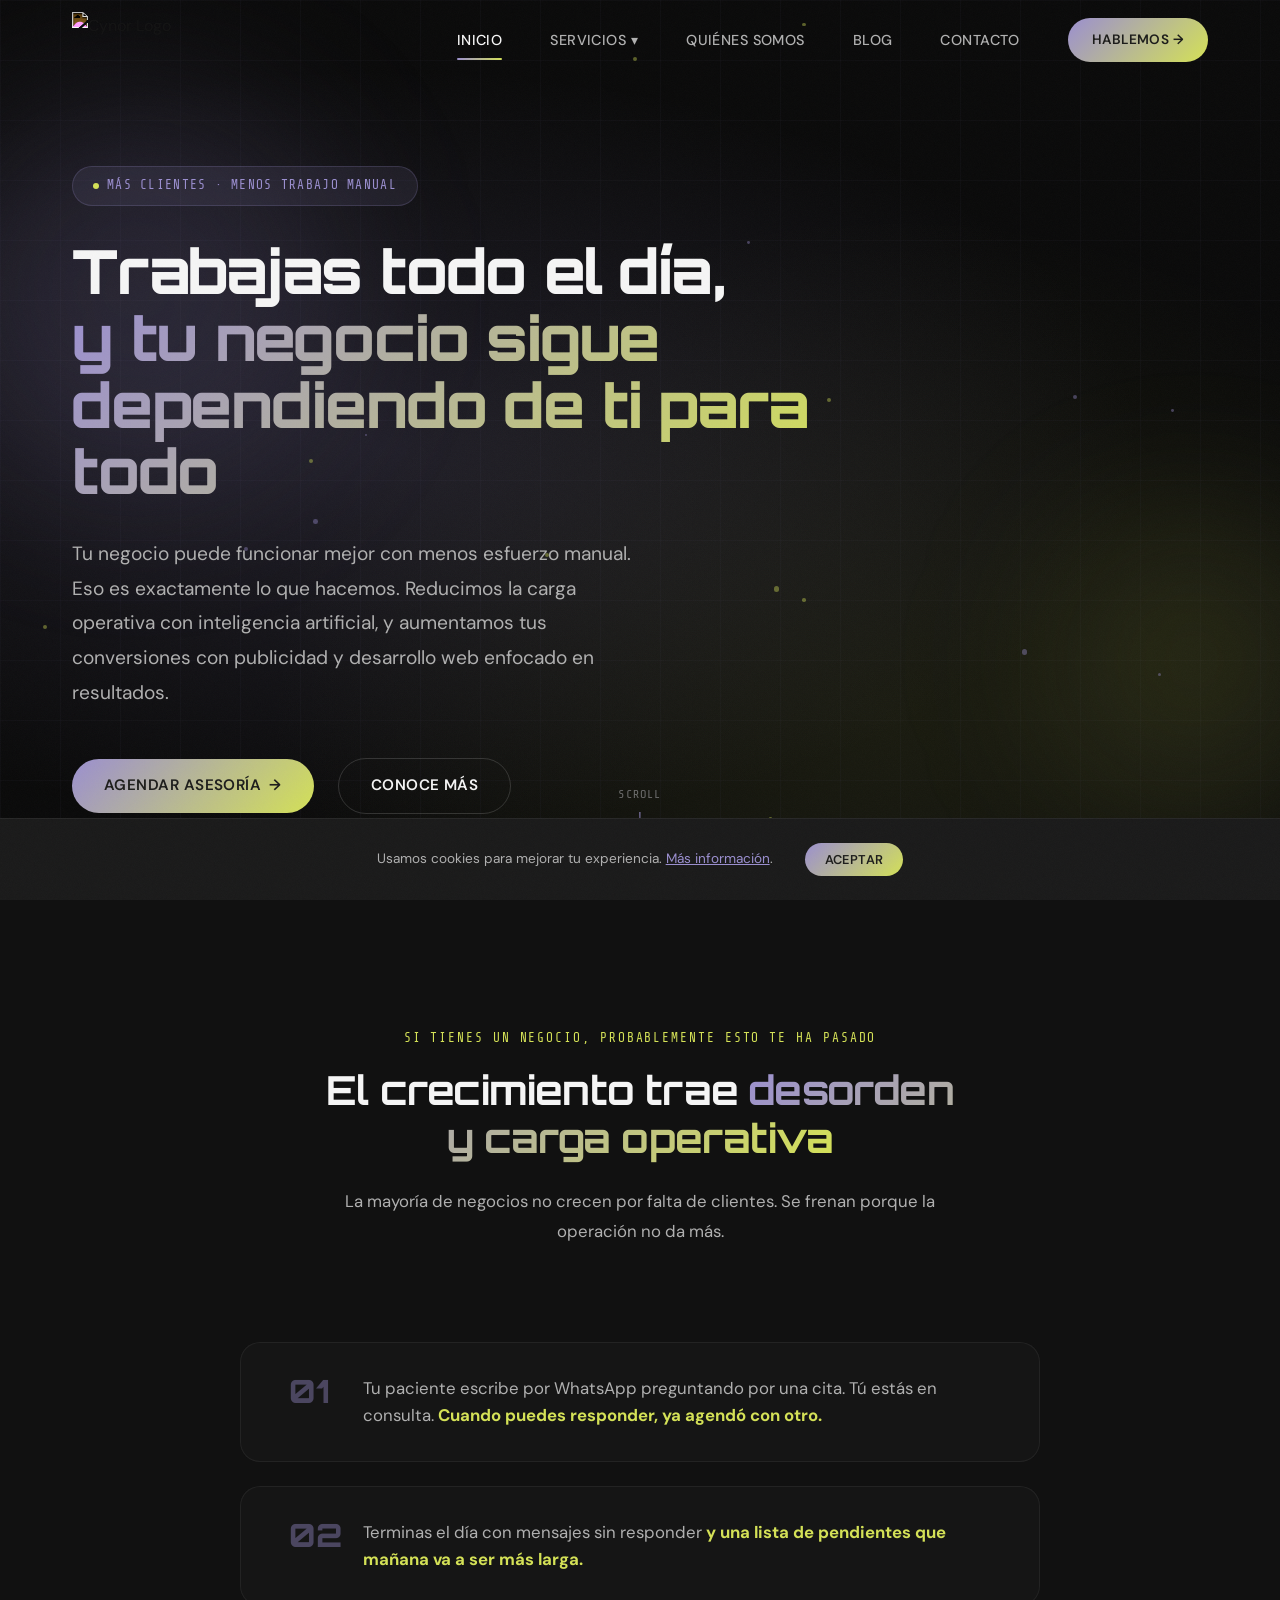
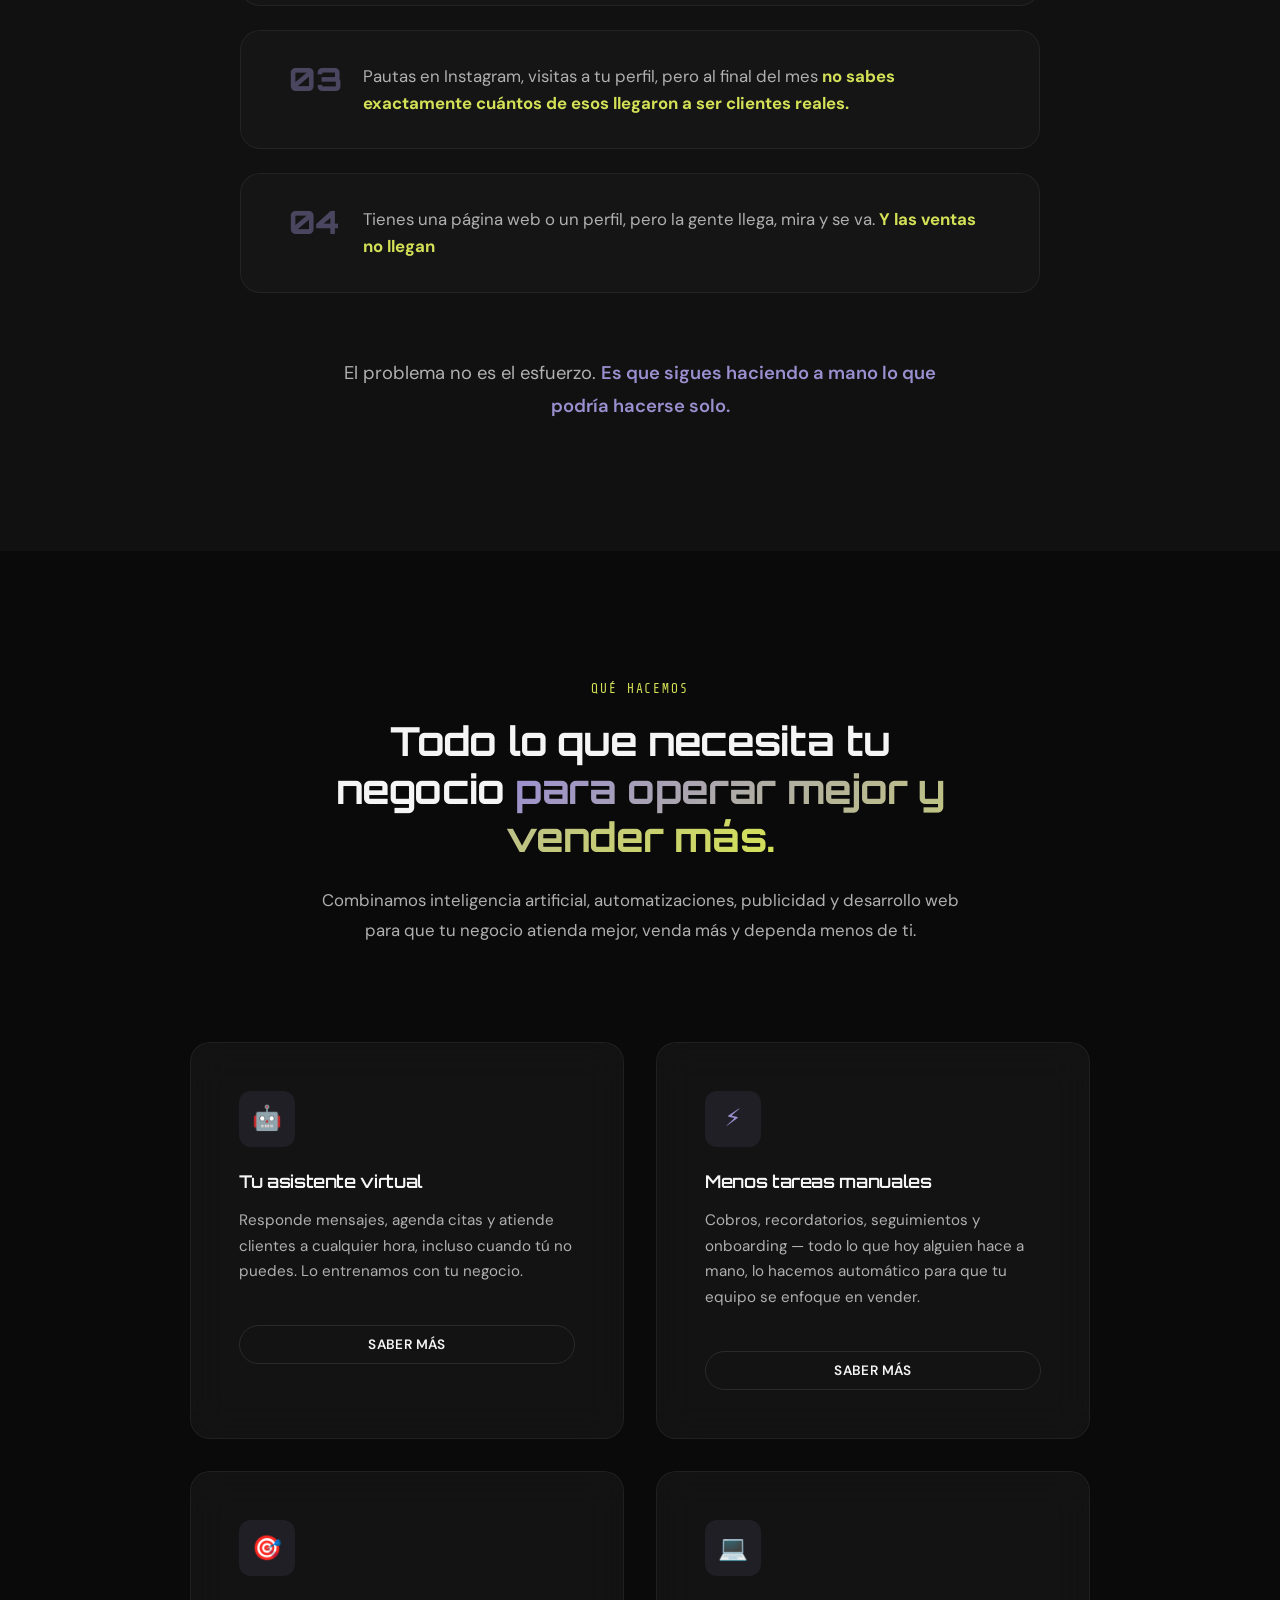
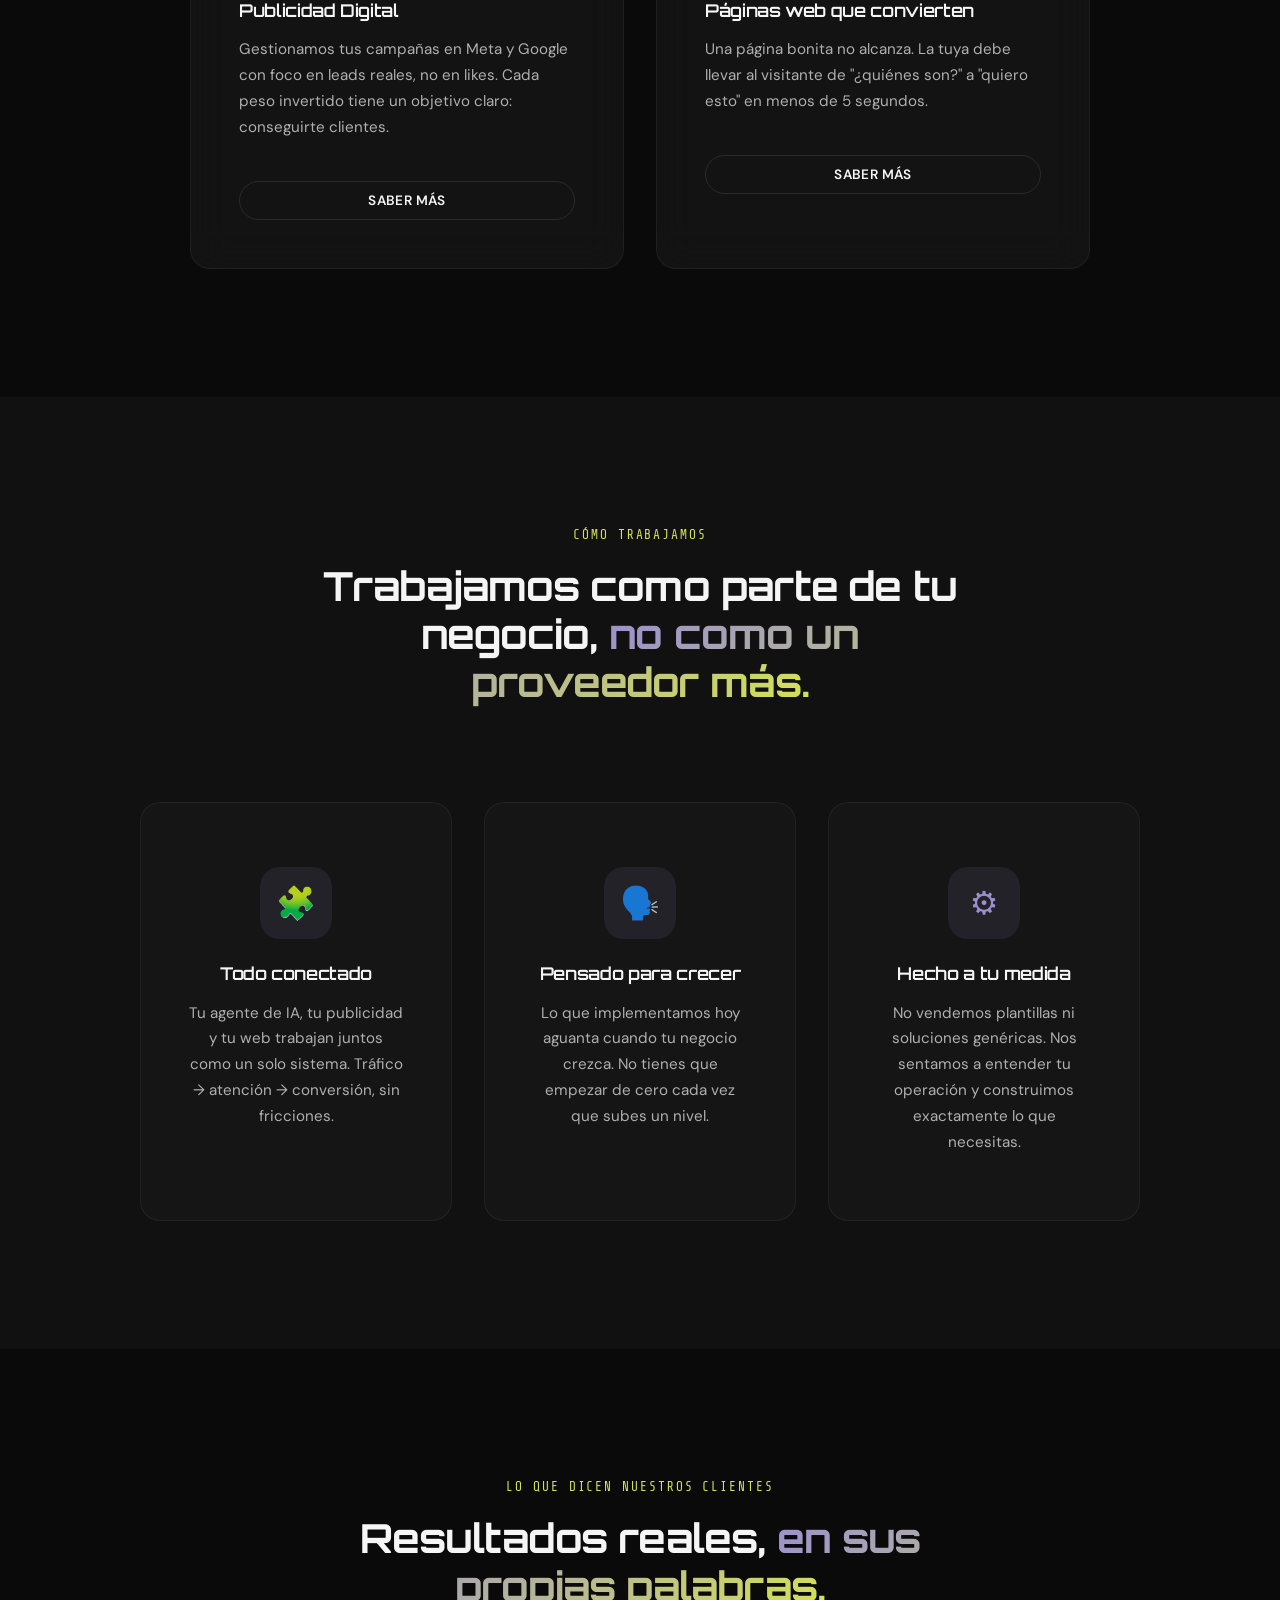
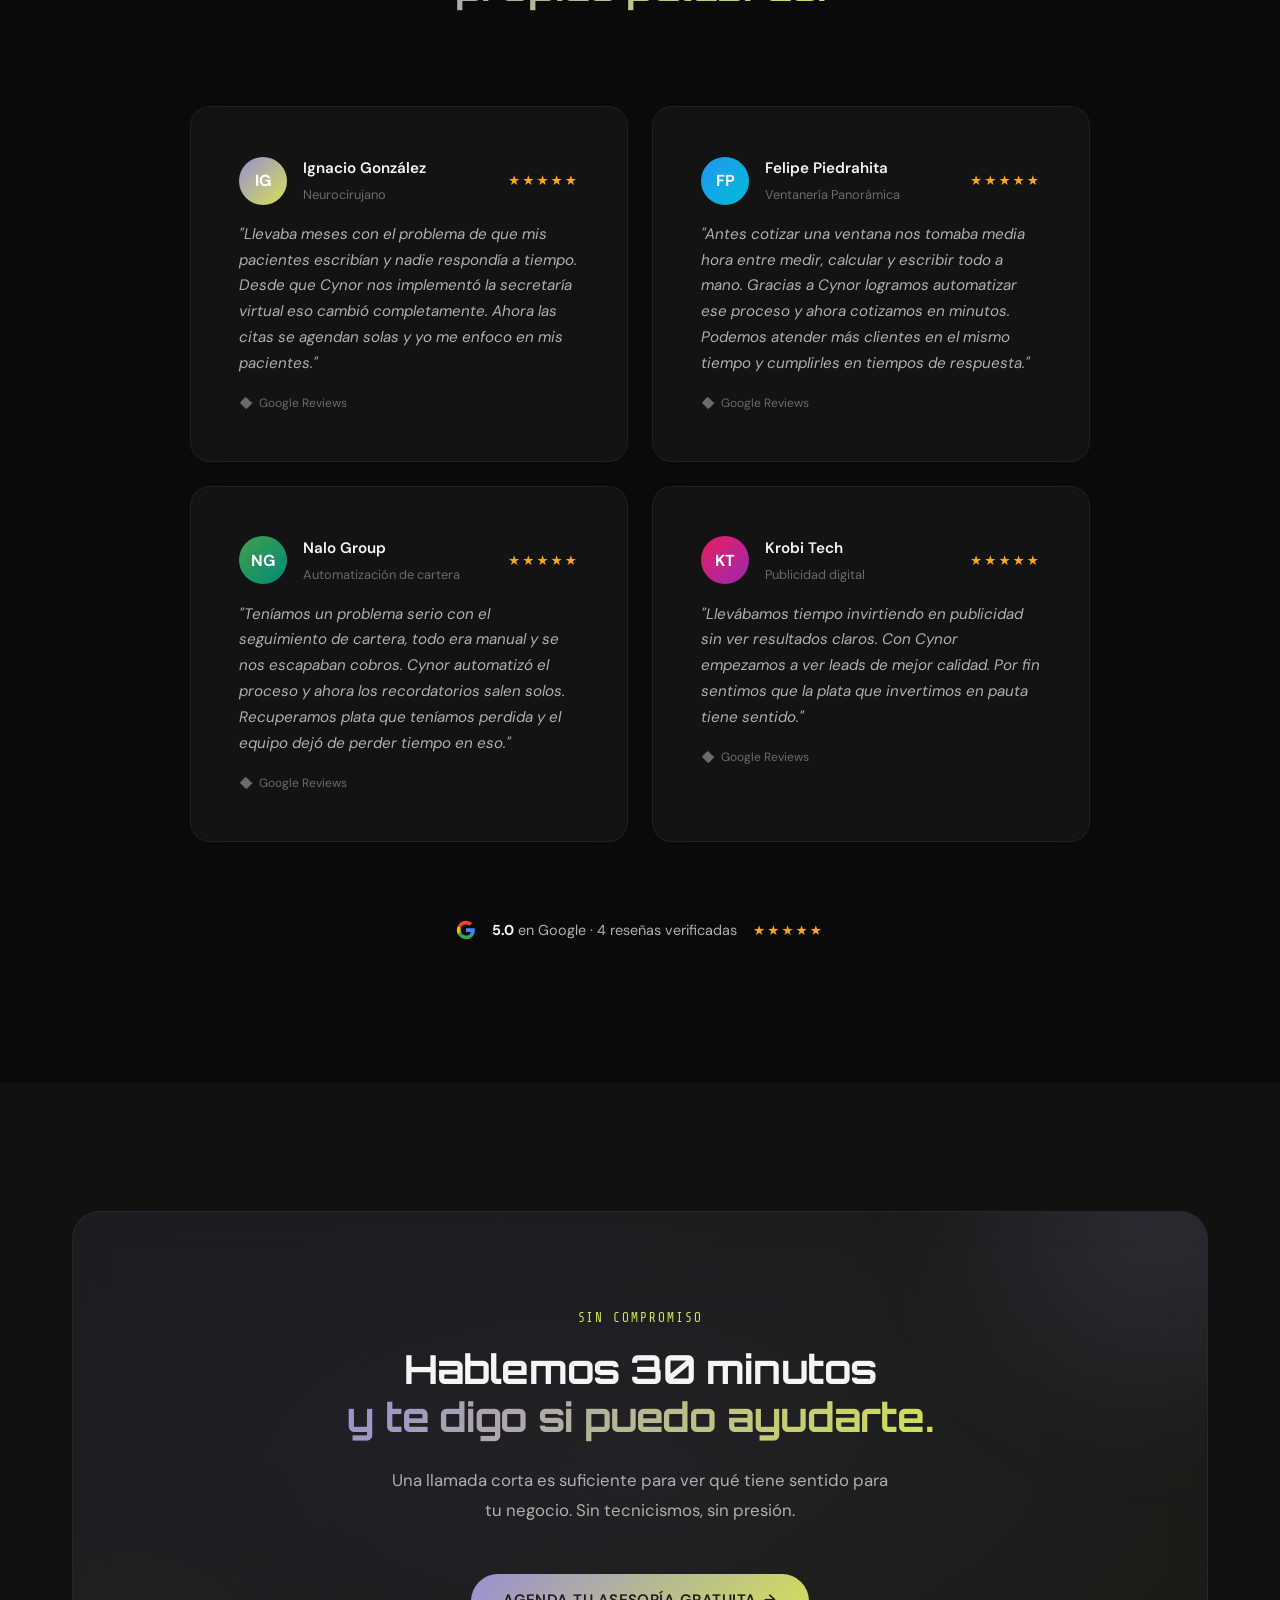
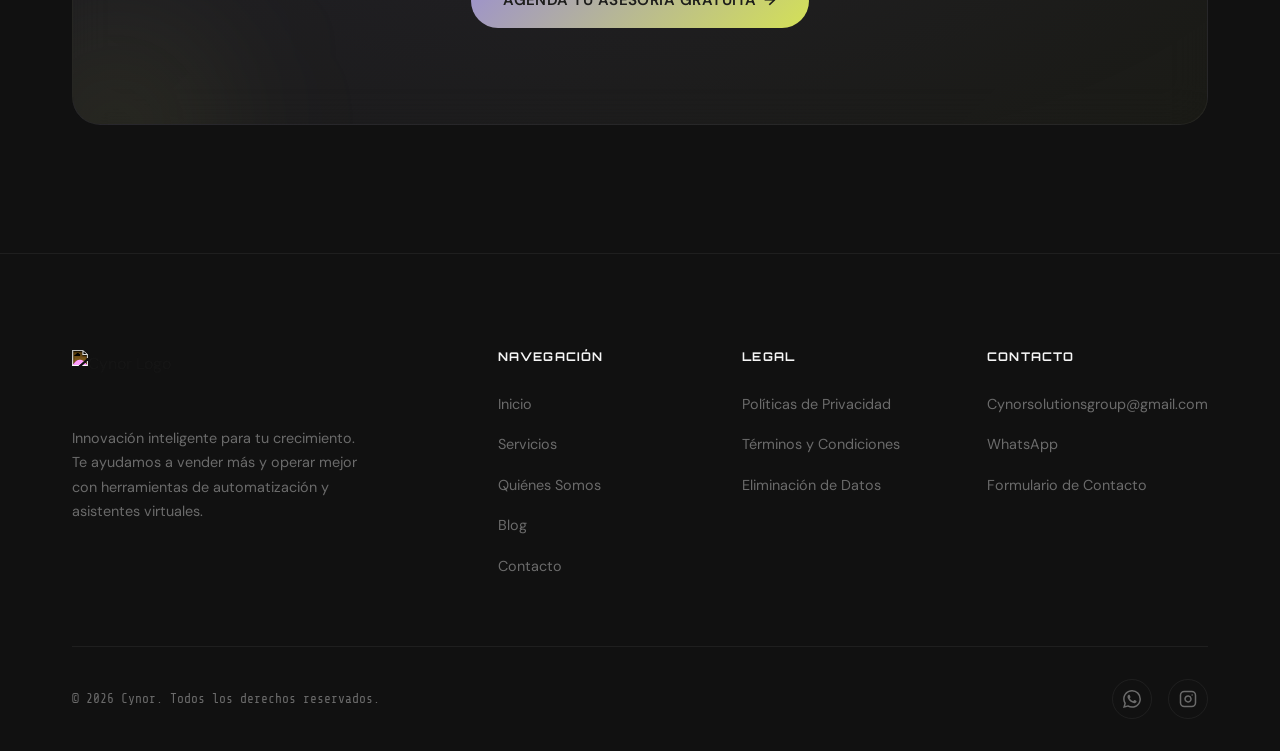
==== commit a5e3abab: "Update information" ====
--- a/index.html
+++ b/index.html
@@ -103,7 +103,7 @@
     .loader__icon{width:60px;height:60px;animation:lp 1.5s ease-in-out infinite}
     @keyframes lp{0%,100%{transform:scale(1);opacity:1}50%{transform:scale(1.15);opacity:.6}}
     /* Navbar: explicit logo sizing prevents CLS before external CSS loads */
-    .navbar{position:fixed;top:0;left:0;width:100%;z-index:1000;height:80px;display:flex;align-items:center;background:transparent;transition:all .3s cubic-bezier(.4,0,.2,1)}
+    .navbar{position:fixed;top:0;left:0;width:100%;z-index:9998;height:80px;display:flex;align-items:center;background:transparent;transition:all .3s cubic-bezier(.4,0,.2,1)}
     .navbar__inner{display:flex;align-items:center;justify-content:space-between;width:100%;max-width:1200px;margin:0 auto;padding:0 2rem}
     .navbar__logo img{height:56px;width:auto;aspect-ratio:709/339;filter:invert(1) brightness(2)}
     /* Hero: min-height reserves space before JS runs; contain prevents reflows */
--- a/css/styles.min.css
+++ b/css/styles.min.css
@@ -240,7 +240,7 @@
   top: 0;
   left: 0;
   width: 100%;
-  z-index: 1000;
+  z-index: 9998;
   height: var(--navbar-height);
   display: flex;
   align-items: center;
--- a/css/styles.min.css
+++ b/css/styles.min.css
@@ -240,7 +240,7 @@
   top: 0;
   left: 0;
   width: 100%;
-  z-index: 1000;
+  z-index: 9998;
   height: var(--navbar-height);
   display: flex;
   align-items: center;
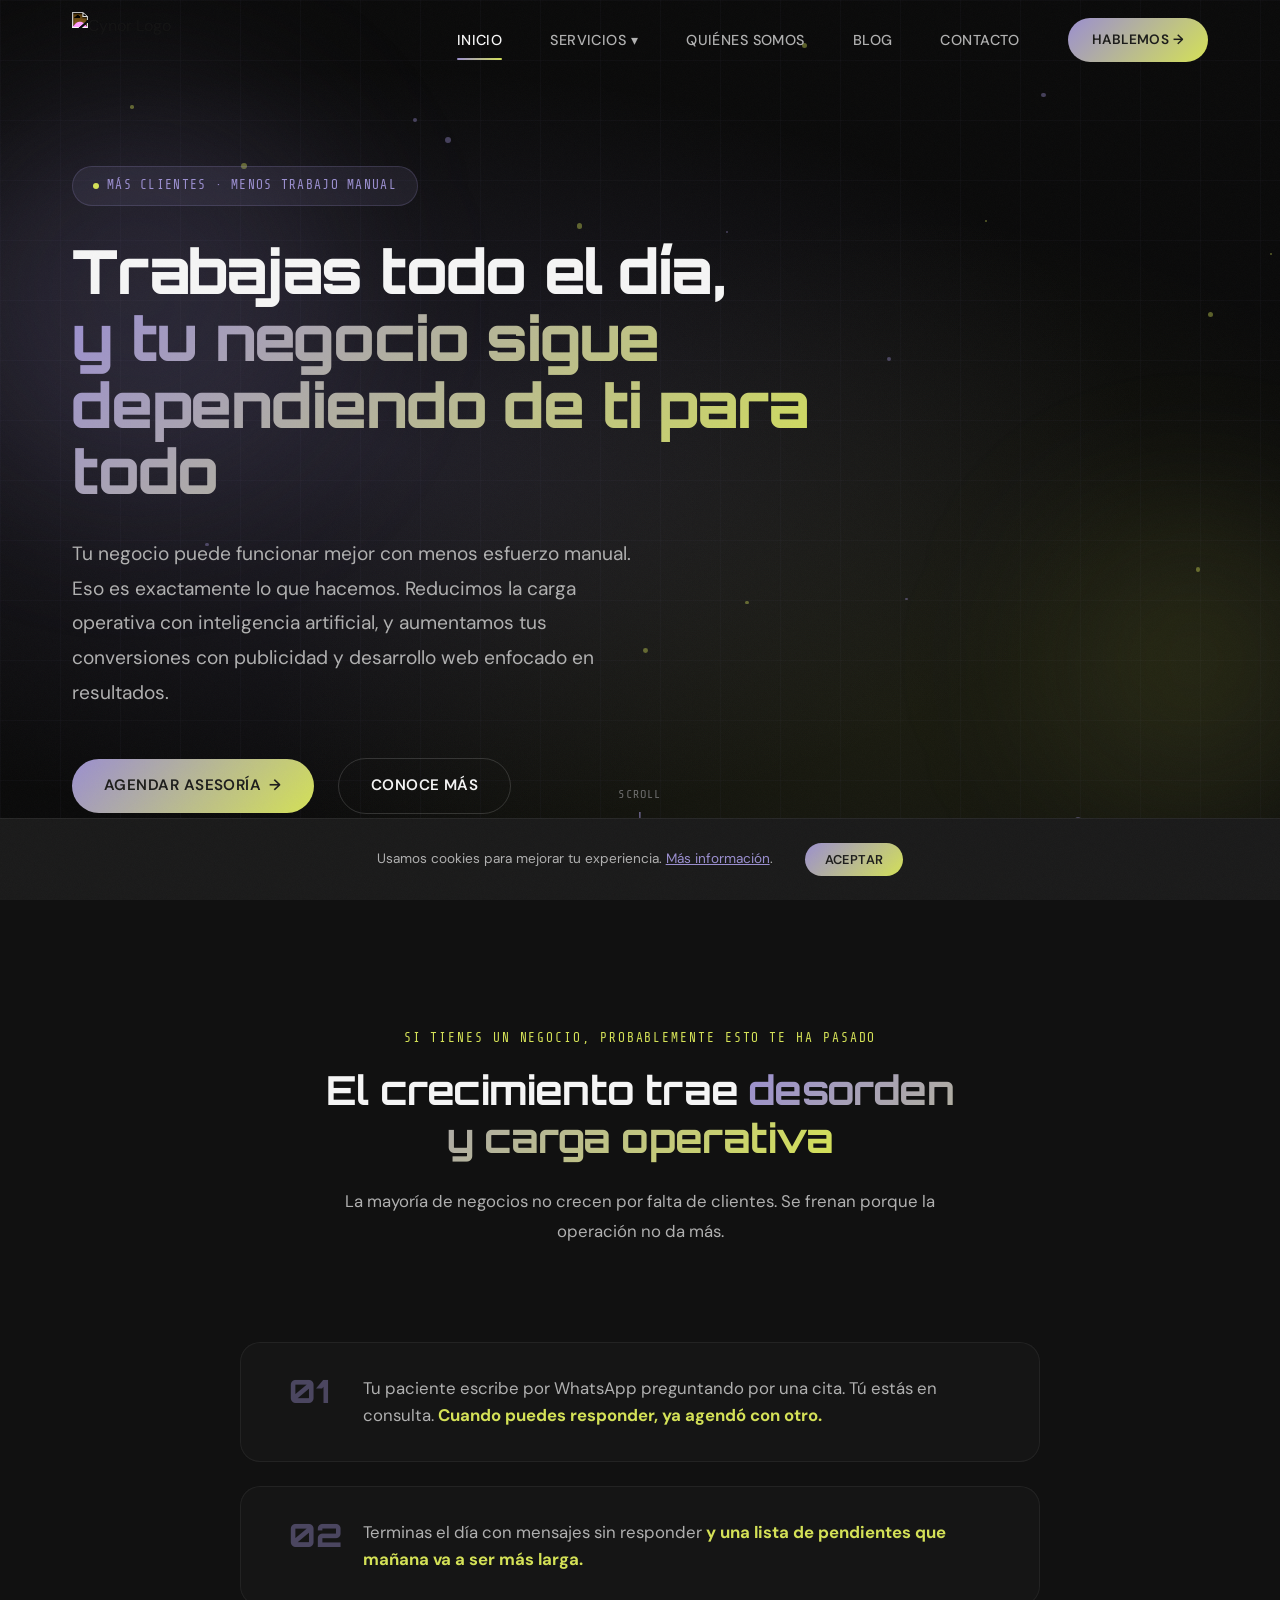
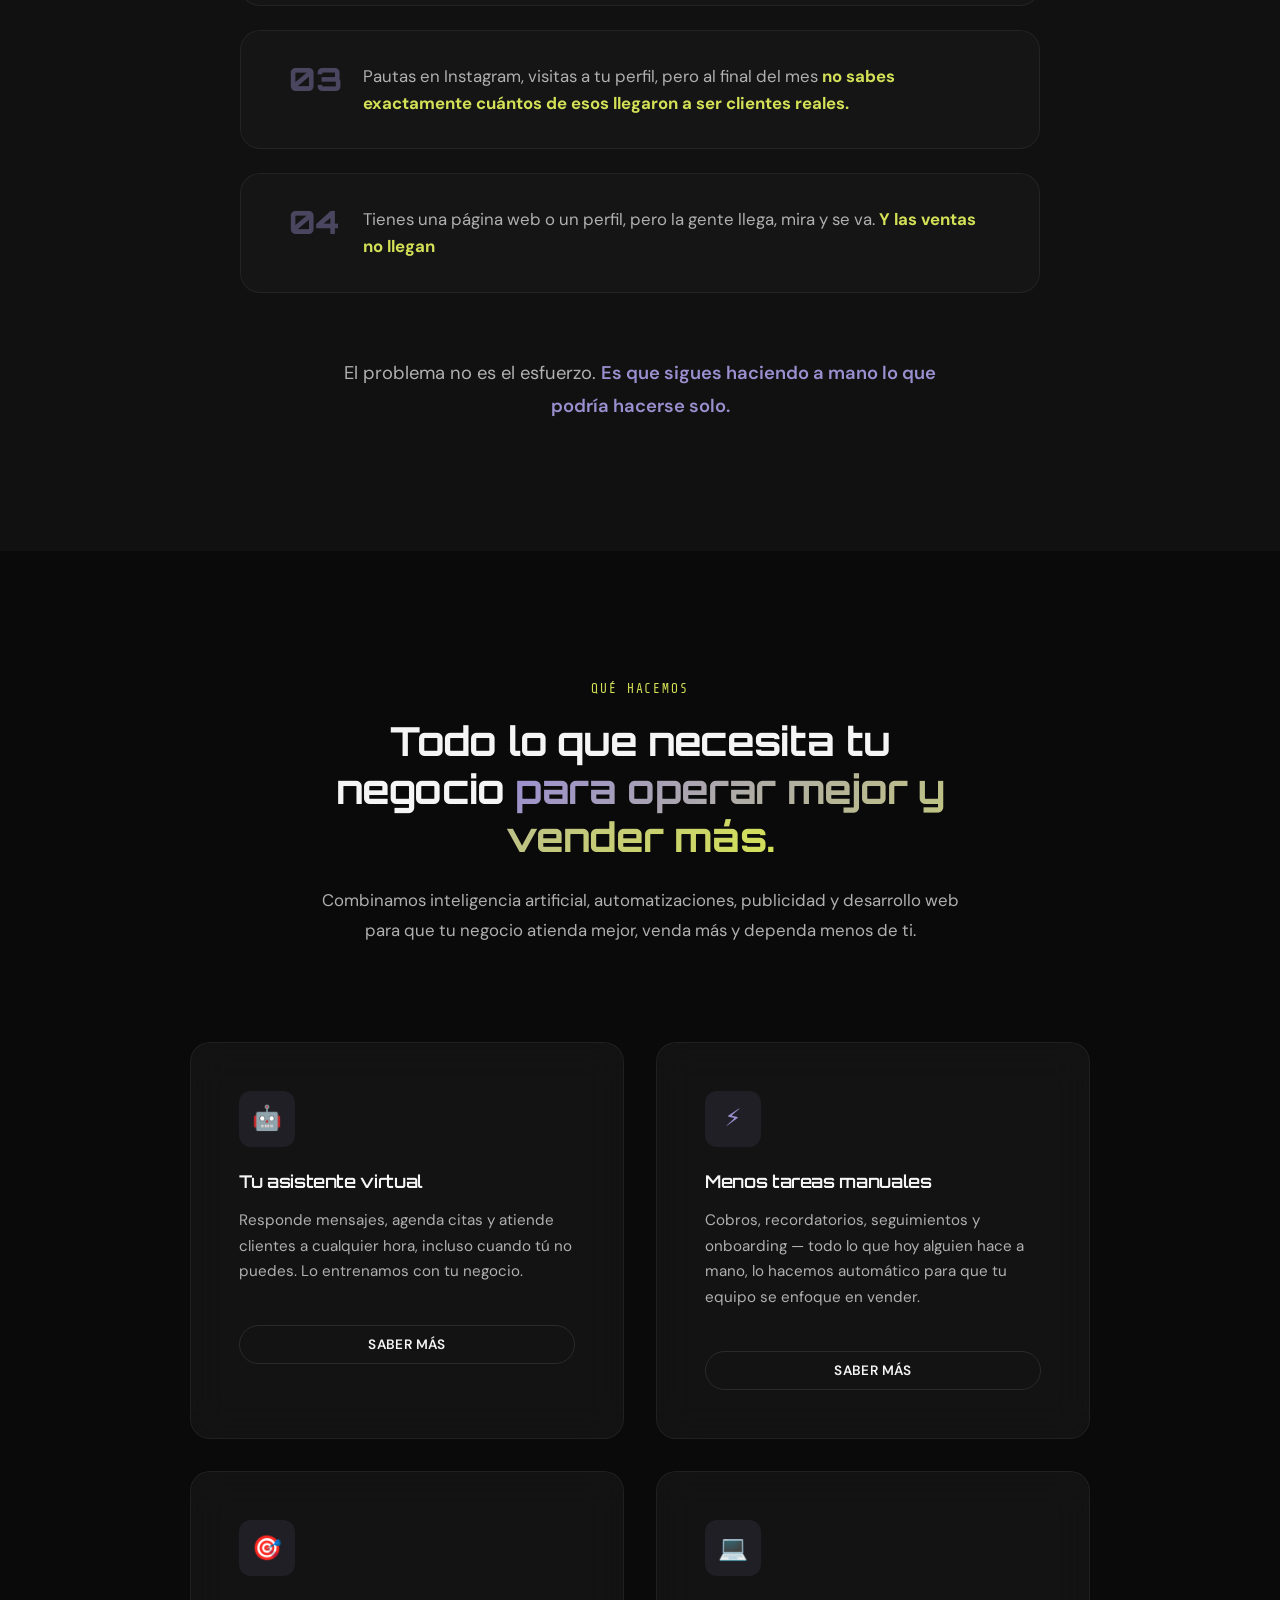
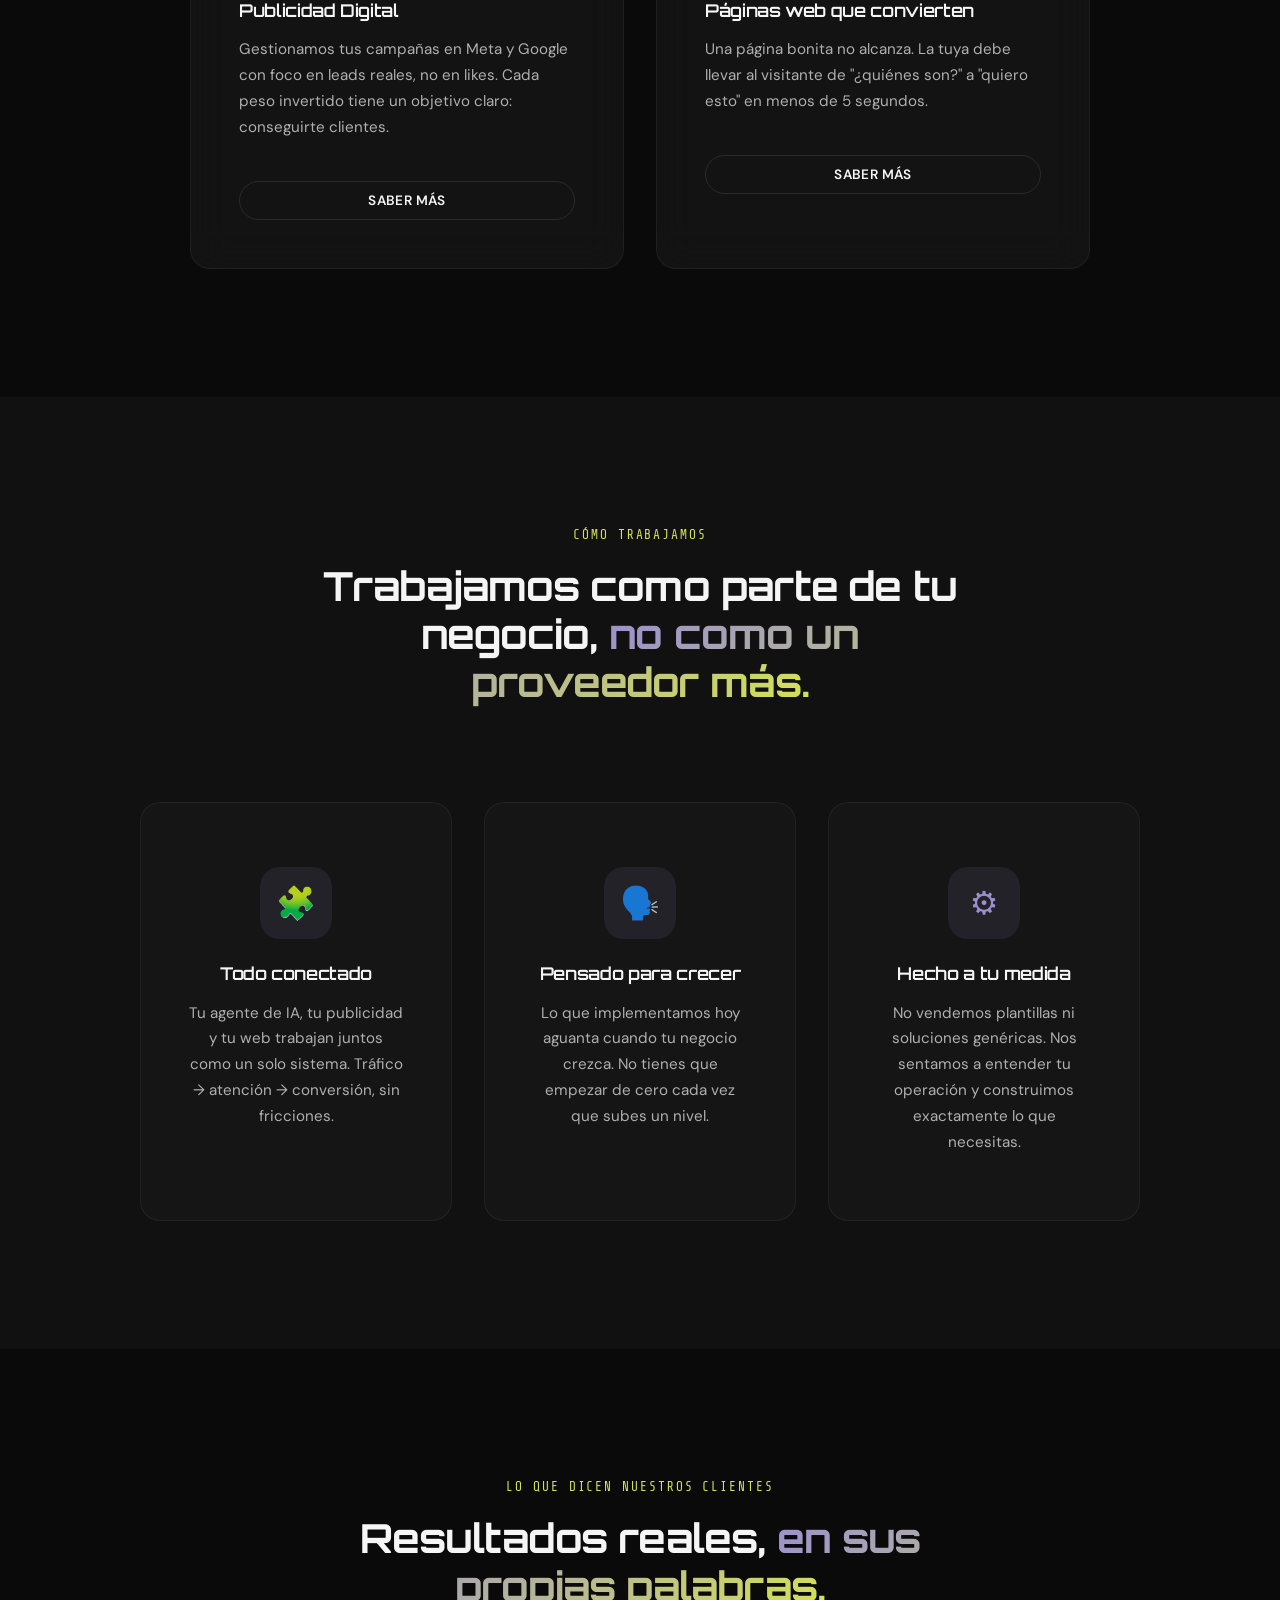
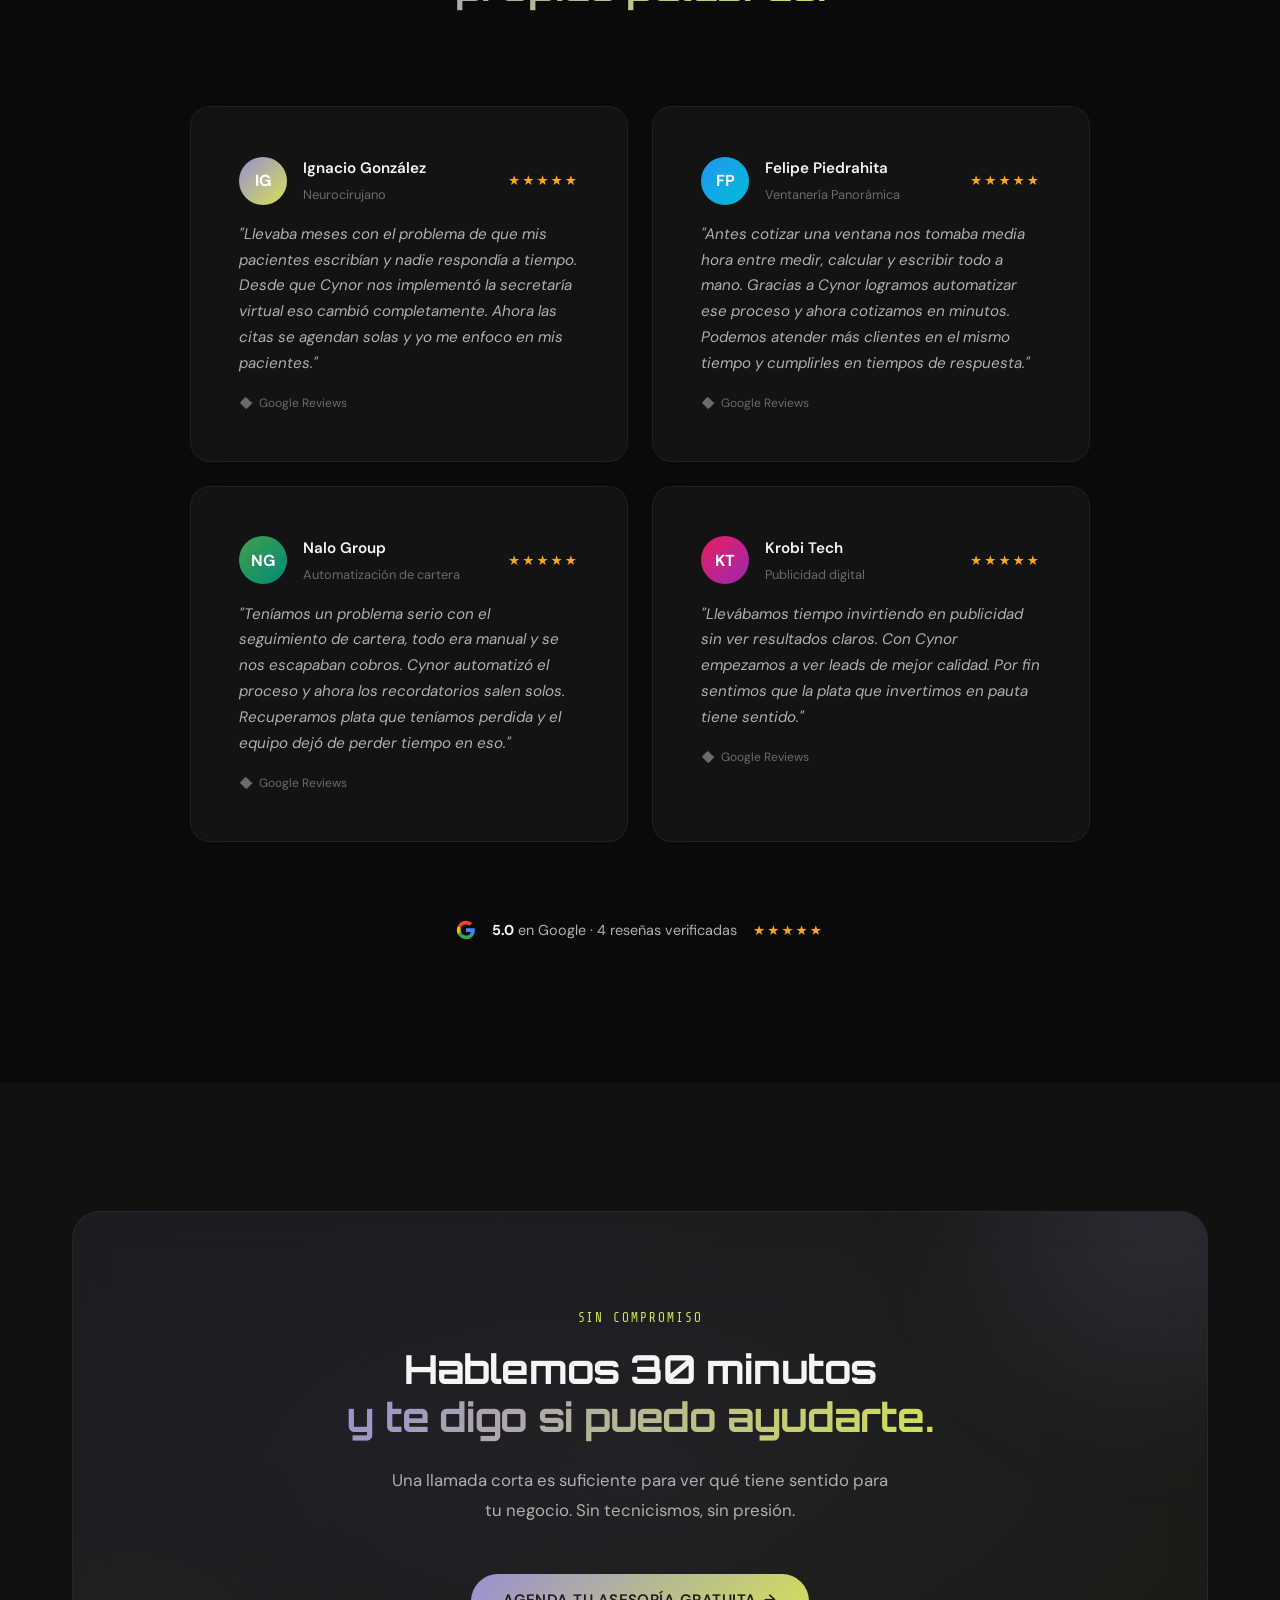
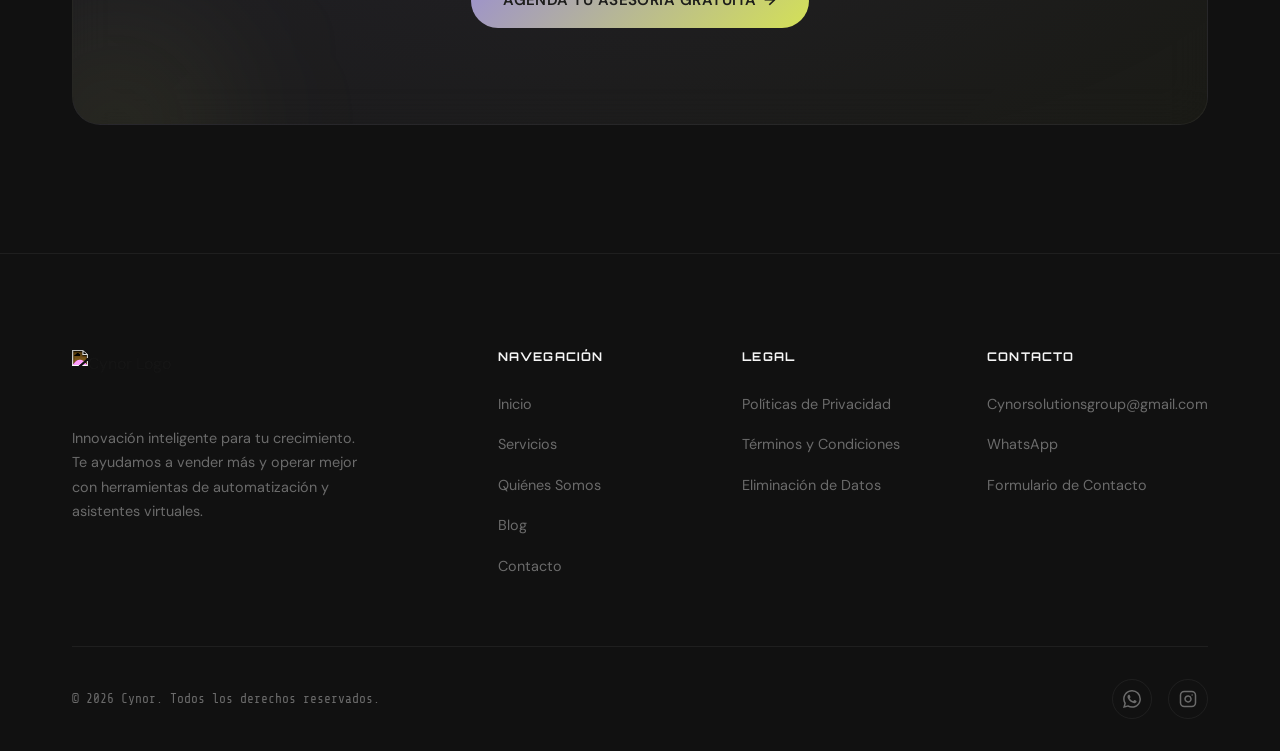
==== commit 9e5b406e: "Update information" ====
--- a/index.html
+++ b/index.html
@@ -140,6 +140,7 @@
   <nav class="navbar" id="navbar">
     <div class="navbar__inner">
     <a href="index.html" class="navbar__logo" aria-label="Cynor Home">
+        <span style="position: absolute; width: 1px; height: 1px; margin: -1px; padding: 0; overflow: hidden; clip: rect(0, 0, 0, 0); border: 0;">Cynor Inicio</span>
         <img src="src/Logo.png" alt="Cynor Logo" width="709" height="339" loading="eager" fetchpriority="high"
           decoding="async">
       </a>
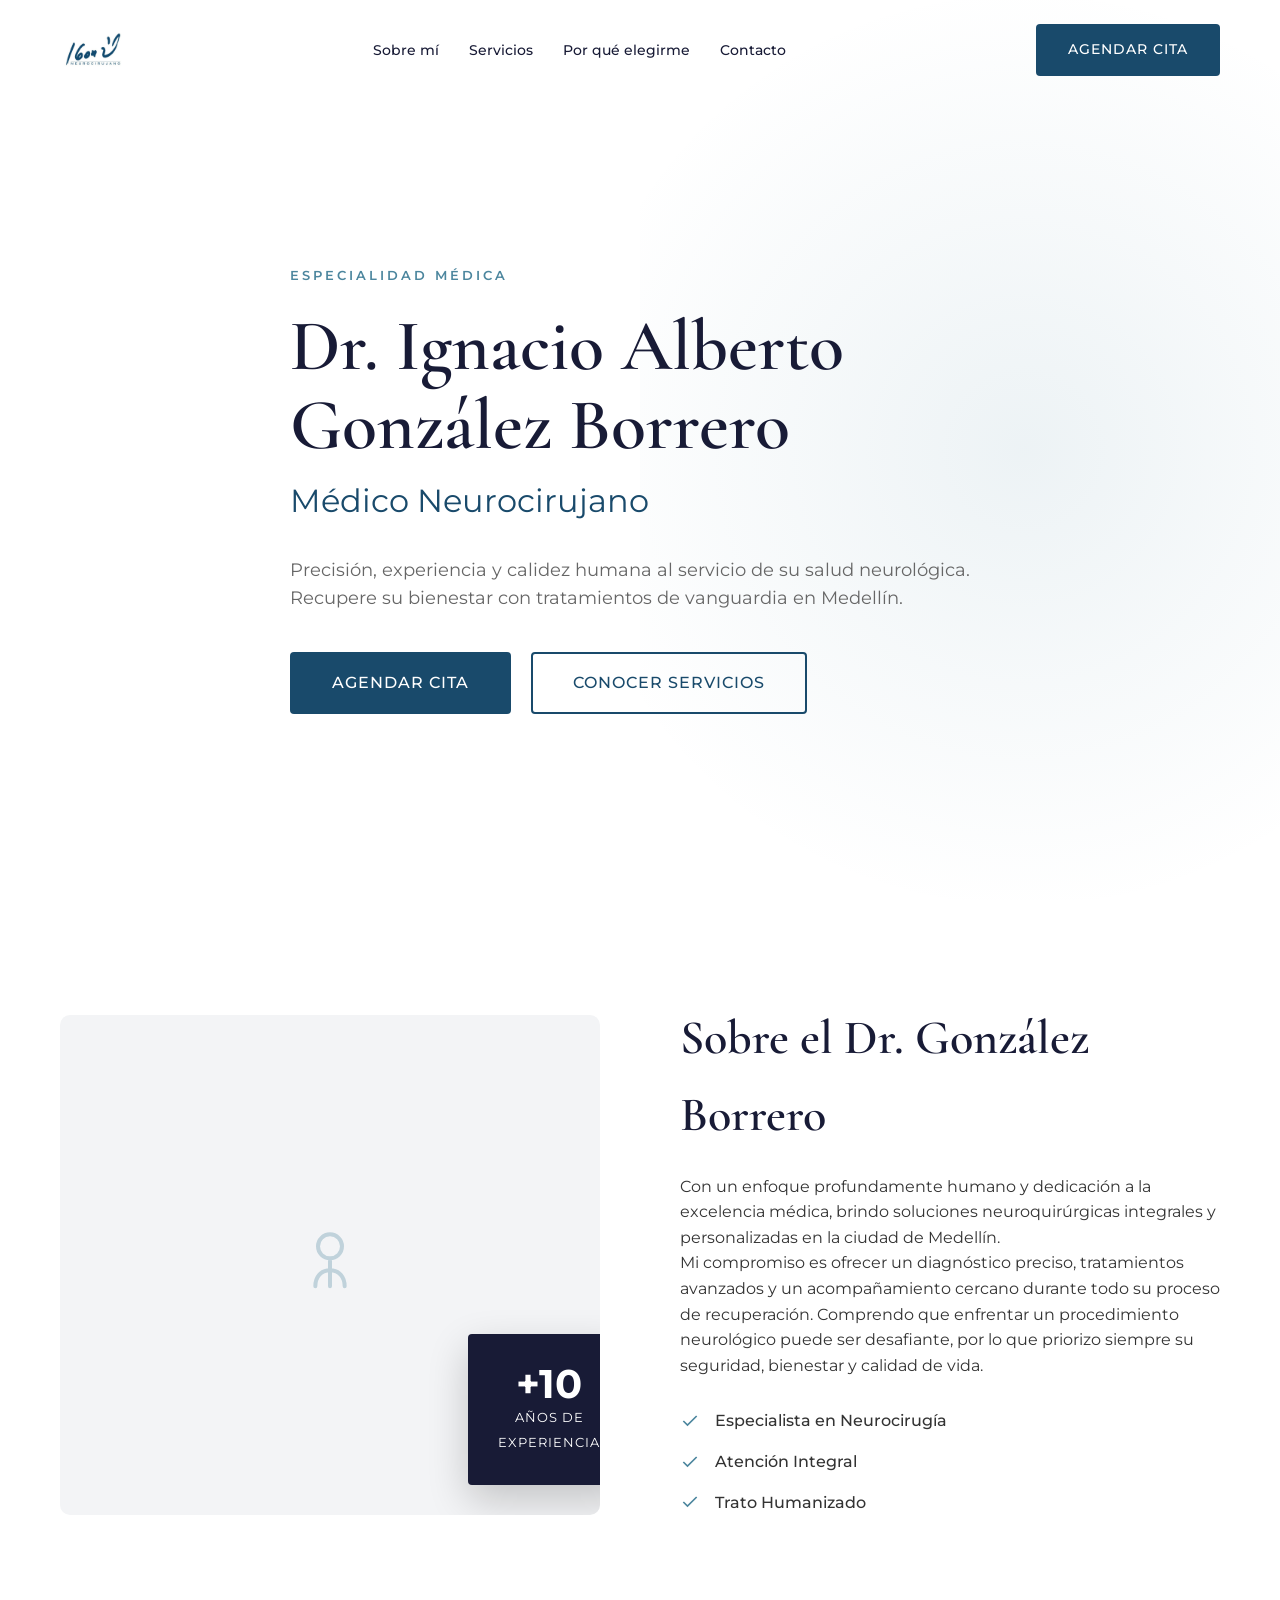
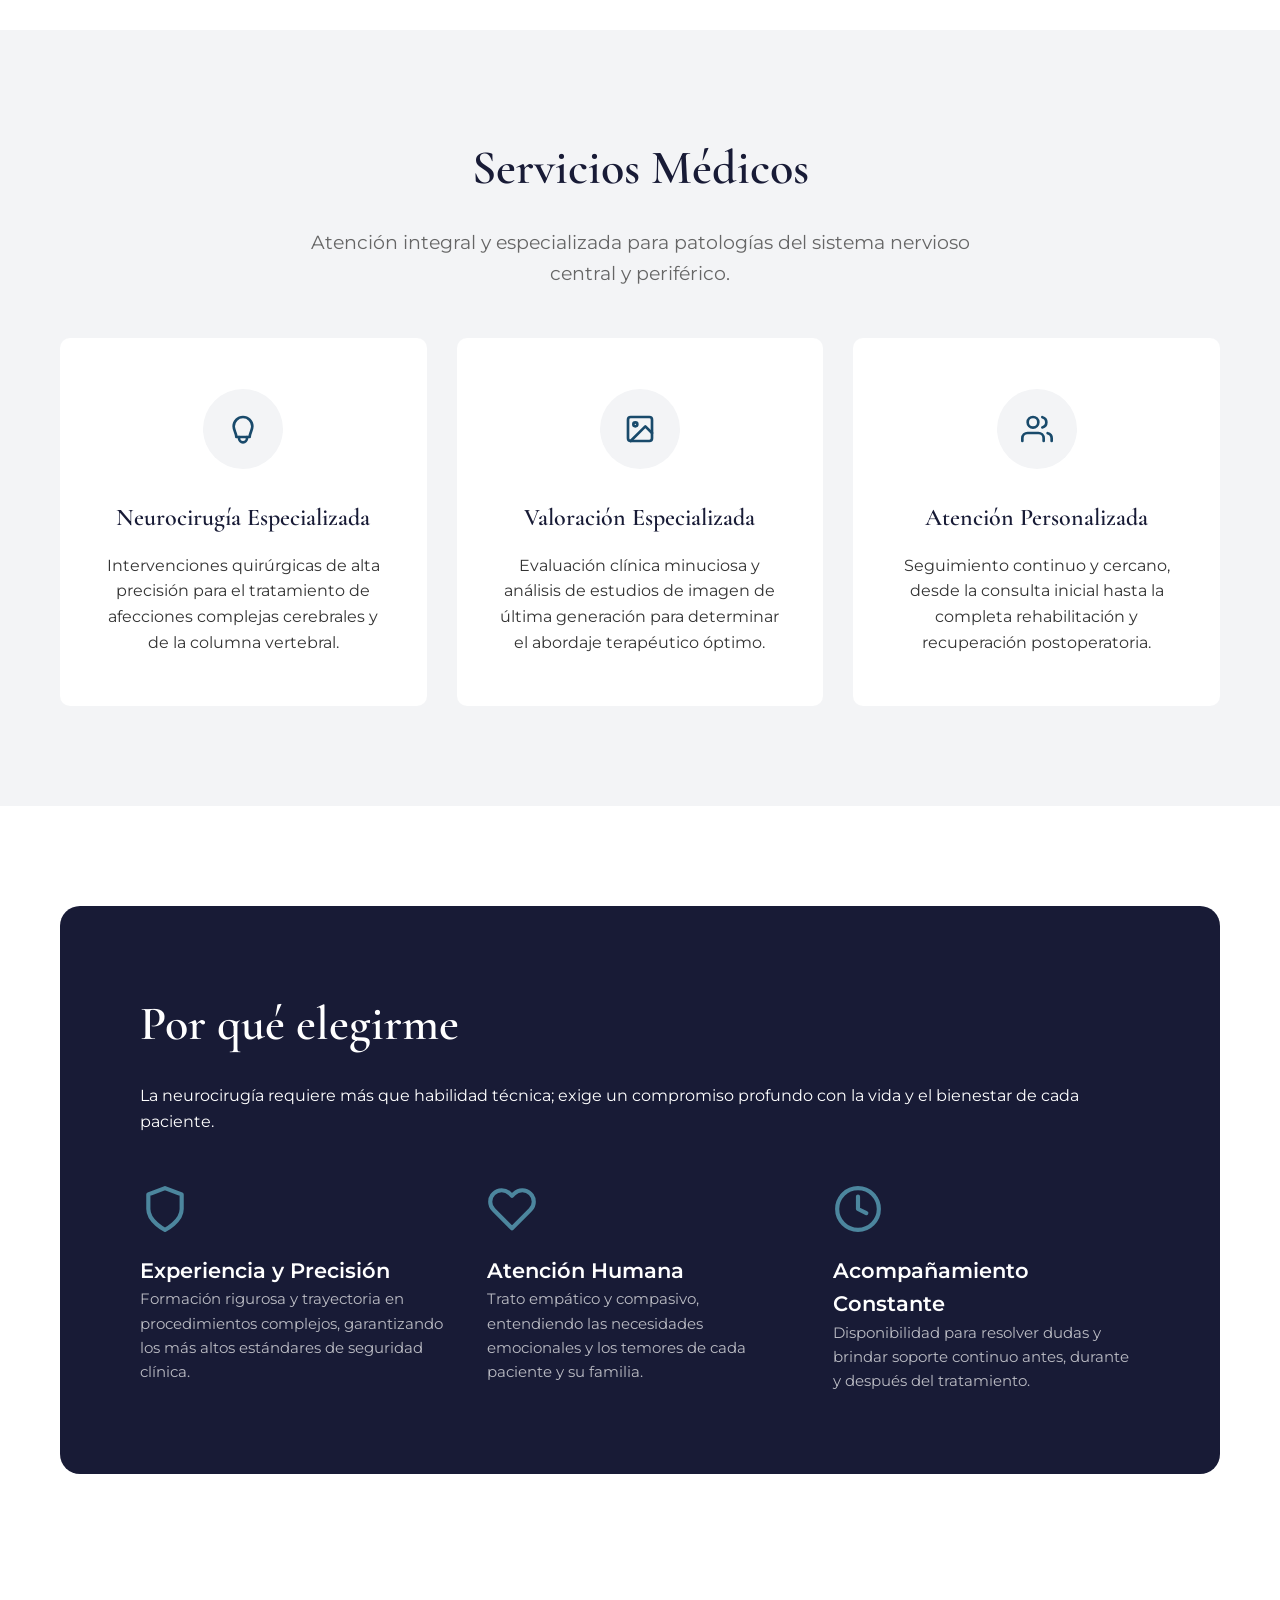
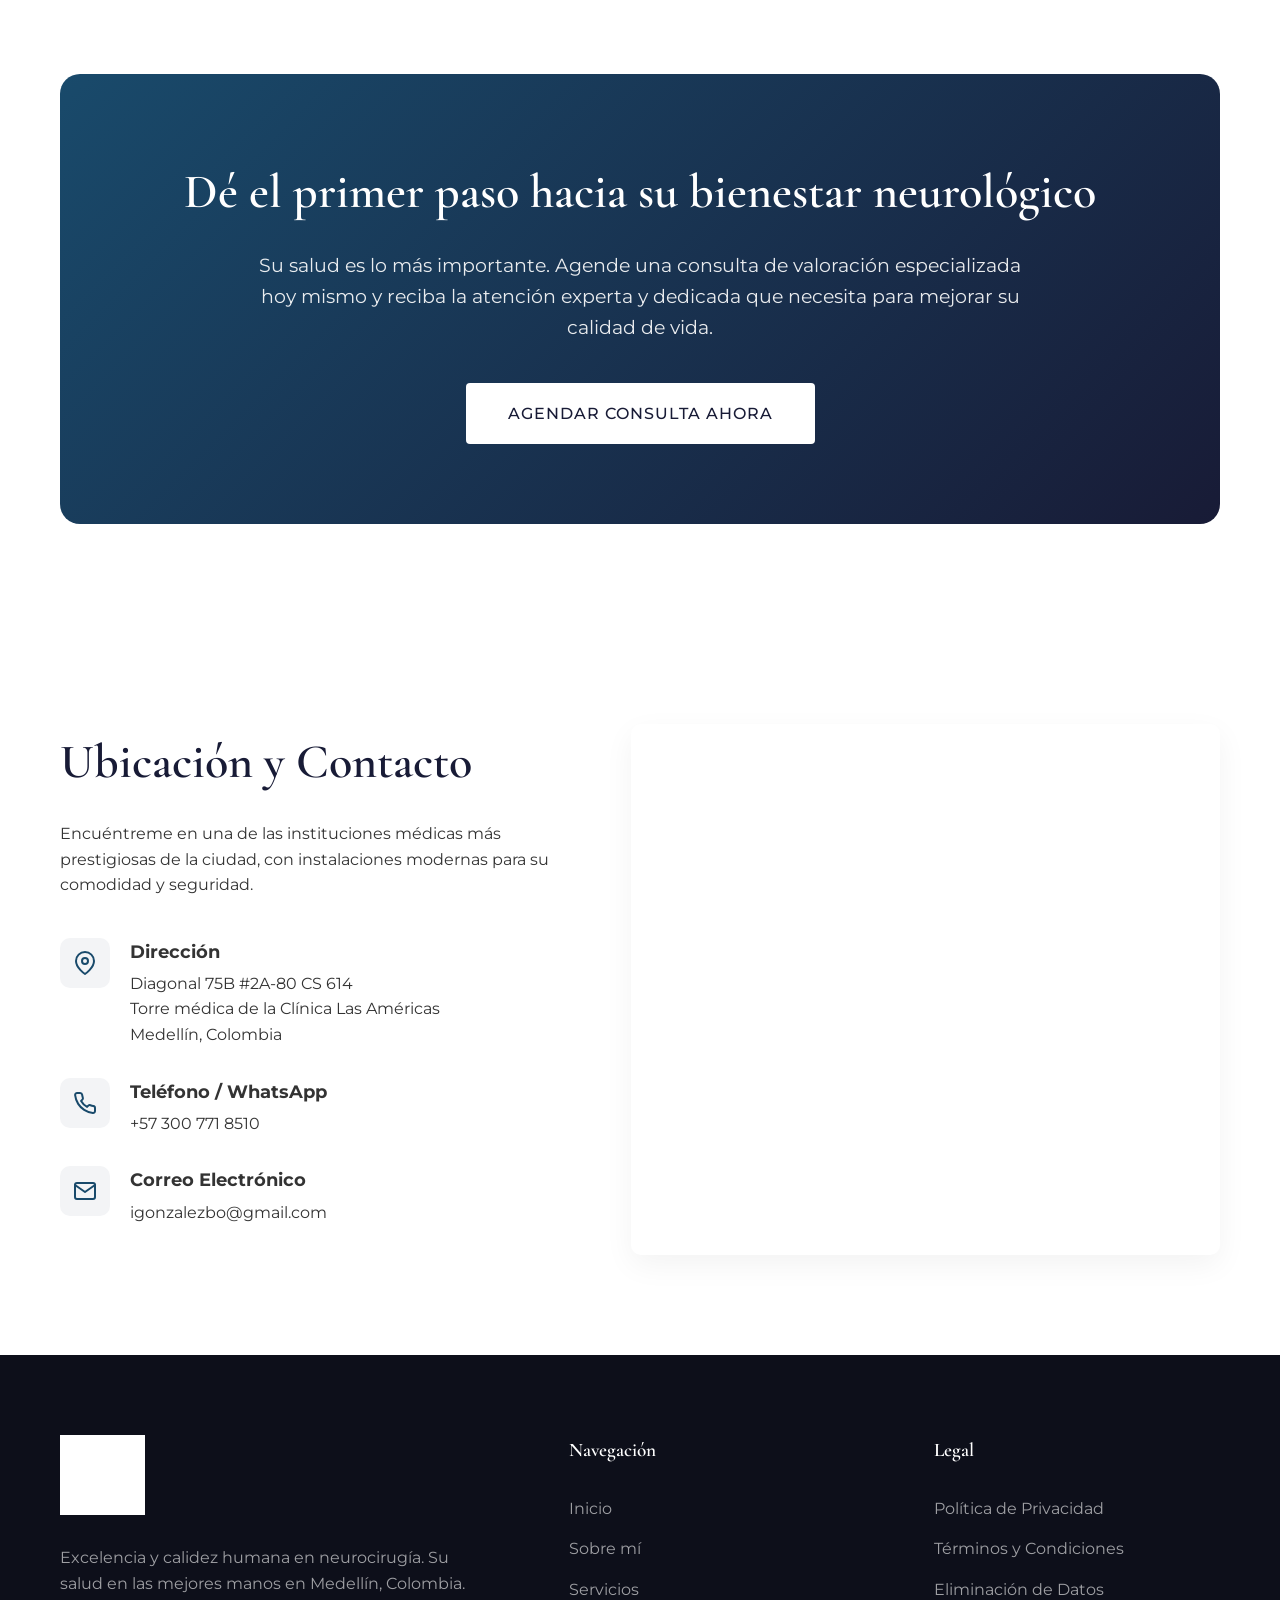
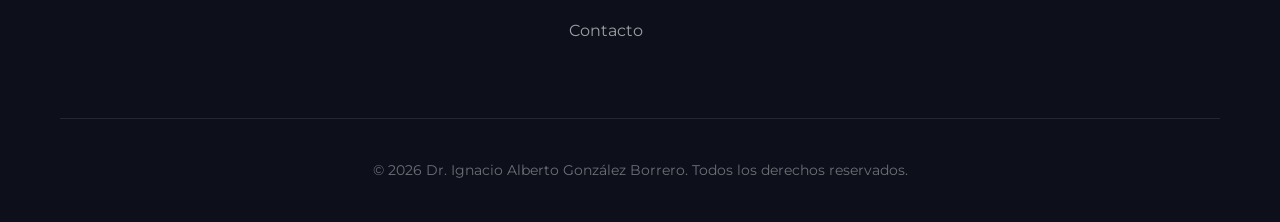
==== commit 515cac12: "Primer commit" ====
--- a/index.html
+++ b/index.html
@@ -2,666 +2,352 @@
 <html lang="es">
 
 <head>
-
-  <!-- Google Tag Manager -->
-  <script>(function (w, d, s, l, i) {
-      w[l] = w[l] || []; w[l].push({
-        'gtm.start':
-          new Date().getTime(), event: 'gtm.js'
-      }); var f = d.getElementsByTagName(s)[0],
-        j = d.createElement(s), dl = l != 'dataLayer' ? '&l=' + l : ''; j.async = true; j.src =
-          'https://www.googletagmanager.com/gtm.js?id=' + i + dl; f.parentNode.insertBefore(j, f);
-    })(window, document, 'script', 'dataLayer', 'GTM-WN2KKRZQ');</script>
-  <!-- End Google Tag Manager -->
-
-  <meta name="facebook-domain-verification" content="vpwczg6mn0sy7wcytmr8ap039q7jqj" />
-  <meta charset="UTF-8">
-  <meta name="viewport" content="width=device-width, initial-scale=1.0">
-  <meta name="description"
-    content="Empresa de tecnología aplicada a negocios. Integramos inteligencia artificial, automatización de procesos y marketing digital para optimizar operaciones y ventas.">
-  <meta name="keywords"
-    content="automatización empresarial, inteligencia artificial para negocios, marketing digital performance, desarrollo web orientado a conversión, automatización corporativa">
-  <meta name="author" content="Cynor">
-  <title>Cynor | Inteligencia Artificial y Automatización Empresarial</title>
-
-  <link rel="canonical" href="https://www.cynor.digital/">
-
-  <!-- Open Graph -->
-  <meta property="og:title" content="Cynor | Inteligencia Artificial y Automatización Empresarial">
-  <meta property="og:description"
-    content="Sistemas de IA, automatización y marketing digital para empresas que desean escalar sin trabajo manual.">
-  <meta property="og:image" content="https://www.cynor.digital/src/Logo.png">
-  <meta property="og:url" content="https://www.cynor.digital/">
-  <meta property="og:type" content="website">
-
-  <!-- Twitter Cards -->
-  <meta name="twitter:card" content="summary_large_image">
-  <meta name="twitter:title" content="Cynor | Inteligencia Artificial y Automatización Empresarial">
-  <meta name="twitter:description"
-    content="Sistemas de IA, automatización y marketing digital para empresas que desean escalar sin trabajo manual.">
-  <meta name="twitter:image" content="https://www.cynor.digital/src/Logo.png">
-
-  <meta name="theme-color" content="#0A0A0A">
-    <link rel="preload" href="src/Logo.png" as="image" type="image/png">
-  <link rel="icon" type="image/png" href="src/favicon.png?v=3">
-
-  <!-- JSON-LD -->
-  <script type="application/ld+json">
-  {
-    "@context": "https://schema.org",
-    "@graph": [
-      {
-        "@type": "WebSite",
-        "@id": "https://www.cynor.digital/#website",
-        "url": "https://www.cynor.digital/",
-        "name": "Cynor",
-        "description": "Te ayudamos a automatizar tus procesos y crecer con Inteligencia Artificial en Colombia.",
-        "publisher": {
-          "@id": "https://www.cynor.digital/#organization"
-        }
-      },
-      {
-        "@type": "Organization",
-        "@id": "https://www.cynor.digital/#organization",
-        "name": "Cynor",
-        "url": "https://www.cynor.digital/",
-        "logo": "https://www.cynor.digital/src/Logo.png",
-        "contactPoint": {
-          "@type": "ContactPoint",
-          "email": "Cynorsolutionsgroup@gmail.com",
-          "contactType": "customer support"
-        }
-      }
-    ]
-  }
-  </script>
-
-  <!-- Google Fonts -->
-  <!-- Preconnect to font servers -->
-  <link rel="preconnect" href="https://fonts.googleapis.com" crossorigin>
-  <link rel="preconnect" href="https://fonts.gstatic.com" crossorigin>
-  <!-- Non-blocking async font load with font-display=swap to prevent FOUT CLS -->
-  <link rel="preload" as="style"
-    href="https://fonts.googleapis.com/css2?family=DM+Sans:ital,opsz,wght@0,9..40,400;0,9..40,500;0,9..40,700&family=Orbitron:wght@700;800&family=Share+Tech+Mono&display=swap"
-    onload="this.onload=null;this.rel='stylesheet'">
-  <noscript>
-    <link rel="stylesheet"
-      href="https://fonts.googleapis.com/css2?family=DM+Sans:ital,opsz,wght@0,9..40,400;0,9..40,500;0,9..40,700&family=Orbitron:wght@700;800&family=Share+Tech+Mono&display=swap">
-  </noscript>
-
-  <!-- Stylesheet -->
-  <!-- Preload + async main stylesheet -->
-  <link rel="preload" href="css/styles.min.css" as="style" onload="this.onload=null;this.rel='stylesheet'">
-  <noscript><link rel="stylesheet" href="css/styles.min.css"></noscript>
-  <!-- Critical CSS inline for above-the-fold -->
-  <style>
-    *,*::before,*::after{box-sizing:border-box;margin:0;padding:0}
-    html{scroll-behavior:smooth;-webkit-font-smoothing:antialiased}
-    body{font-family:'DM Sans',system-ui,-apple-system,sans-serif;background:#0A0A0A;color:#F5F5F5;overflow-x:hidden;min-height:100vh}
-    .loader{position:fixed;inset:0;background:#0A0A0A;z-index:9999;display:flex;align-items:center;justify-content:center;transition:opacity .6s ease,visibility .6s ease}
-    .loader.hidden{opacity:0;visibility:hidden}
-    .loader__icon{width:60px;height:60px;animation:lp 1.5s ease-in-out infinite}
-    @keyframes lp{0%,100%{transform:scale(1);opacity:1}50%{transform:scale(1.15);opacity:.6}}
-    /* Navbar: explicit logo sizing prevents CLS before external CSS loads */
-    .navbar{position:fixed;top:0;left:0;width:100%;z-index:9998;height:80px;display:flex;align-items:center;background:transparent;transition:all .3s cubic-bezier(.4,0,.2,1)}
-    .navbar__inner{display:flex;align-items:center;justify-content:space-between;width:100%;max-width:1200px;margin:0 auto;padding:0 2rem}
-    .navbar__logo img{height:56px;width:auto;aspect-ratio:709/339;filter:invert(1) brightness(2)}
-    /* Hero: min-height reserves space before JS runs; contain prevents reflows */
-    .hero{min-height:100vh;display:flex;align-items:center;position:relative;overflow:hidden;padding-top:80px}
-    .hero__content{max-width:750px;min-height:420px;position:relative;z-index:2}
-    h1,h2,h3,h4{font-family:'Orbitron',sans-serif;font-weight:700;line-height:1.2}
-    h1{font-size:clamp(2rem,5vw,3.5rem)}
-    /* ── Mobile menu critical CSS (prevents FOUC on async stylesheet) ── */
-    .mobile-menu{display:flex;flex-direction:column;align-items:center;justify-content:center;gap:24px;position:fixed;top:0;left:0;right:0;bottom:0;width:100%;min-height:100vh;background:rgba(10,10,10,.98);-webkit-backdrop-filter:blur(20px);backdrop-filter:blur(20px);z-index:9000;-webkit-transform:translateX(100%);transform:translateX(100%);visibility:hidden;opacity:0;pointer-events:none;-webkit-transition:-webkit-transform .4s cubic-bezier(.4,0,.2,1),opacity .4s ease,visibility .4s ease;transition:transform .4s cubic-bezier(.4,0,.2,1),opacity .4s ease,visibility .4s ease;padding:80px 24px 24px;overflow-y:auto;-webkit-overflow-scrolling:touch}
-    @media(min-width:769px){.mobile-menu{display:none!important}}
-    .mobile-menu.active{-webkit-transform:translateX(0)!important;transform:translateX(0)!important;visibility:visible!important;opacity:1!important;pointer-events:all!important}
-    .hamburger{display:none;flex-direction:column;gap:5px;cursor:pointer;z-index:9100;padding:8px;background:rgba(10,10,10,.4);border-radius:4px;border:none;-webkit-backdrop-filter:blur(4px);backdrop-filter:blur(4px)}
-    @media(max-width:768px){.hamburger{display:flex}}
-    .hamburger span{display:block;width:24px;height:2px;background:#F5F5F5;transition:all .3s cubic-bezier(.4,0,.2,1);border-radius:2px}
-    .hamburger.active span:nth-child(1){transform:rotate(45deg) translate(5px,5px)}
-    .hamburger.active span:nth-child(2){opacity:0}
-    .hamburger.active span:nth-child(3){transform:rotate(-45deg) translate(5px,-5px)}
-  </style>
+    <meta charset="UTF-8">
+    <meta name="viewport" content="width=device-width, initial-scale=1.0">
+    <title>Dr. Ignacio Alberto González Borrero | Neurocirujano en Medellín</title>
+    <meta name="description"
+        content="Especialista en Neurocirugía en Medellín, Colombia. Atención profesional, valoración especializada y acompañamiento humano.">
+
+    <link rel="preconnect" href="https://fonts.googleapis.com">
+    <link rel="preconnect" href="https://fonts.gstatic.com" crossorigin>
+    <link
+        href="https://fonts.googleapis.com/css2?family=Cormorant+Garamond:wght@400;500;600&family=Montserrat:wght@300;400;500;600&display=swap"
+        rel="stylesheet">
+
+    <link rel="stylesheet" href="css/styles.css">
 </head>
 
 <body>
-
-  <!-- Google Tag Manager (noscript) -->
-  <noscript><iframe src="https://www.googletagmanager.com/ns.html?id=GTM-WN2KKRZQ" height="0" width="0"
-      style="display:none;visibility:hidden"></iframe></noscript>
-  <!-- End Google Tag Manager (noscript) -->
-
-  <!-- Loader -->
-  <div class="loader" id="loader">
-    <img src="src/Favoni.png" alt="Cynor Loading" class="loader__icon" width="60" height="60">
-  </div>
-
-  <!-- Navbar -->
-  <nav class="navbar" id="navbar">
-    <div class="navbar__inner">
-    <a href="index.html" class="navbar__logo" aria-label="Cynor Home">
-        <span style="position: absolute; width: 1px; height: 1px; margin: -1px; padding: 0; overflow: hidden; clip: rect(0, 0, 0, 0); border: 0;">Cynor Inicio</span>
-        <img src="src/Logo.png" alt="Cynor Logo" width="709" height="339" loading="eager" fetchpriority="high"
-          decoding="async">
-      </a>
-
-      <div class="navbar__menu">
-        <a href="index.html" class="navbar__link active">Inicio</a>
-        <div class="navbar__dropdown">
-          <a href="#" class="navbar__link">Servicios ▾</a>
-          <div class="dropdown-content">
-            <a href="agentes-ia.html">Agentes IA</a>
-            <a href="automatizacion.html">Automatizaciones</a>
-            <a href="publicidad-digital.html">Publicidad Digital</a>
-            <a href="desarrollo-web.html">Desarrollo Web</a>
-          </div>
+    <header class="header" id="header">
+        <div class="container header-container">
+            <a href="#inicio" class="logo-link">
+                <img src="assets/logo.png" alt="Dr. Ignacio Alberto González Borrero Logo" class="logo">
+            </a>
+            <nav class="nav" id="nav-menu">
+                <ul class="nav-list">
+                    <li><a href="#sobre-mi" class="nav-link">Sobre mí</a></li>
+                    <li><a href="#servicios" class="nav-link">Servicios</a></li>
+                    <li><a href="#diferenciadores" class="nav-link">Por qué elegirme</a></li>
+                    <li><a href="#contacto" class="nav-link">Contacto</a></li>
+                </ul>
+            </nav>
+            <a href="https://wa.me/573007718510" class="btn btn-primary header-btn" target="_blank"
+                rel="noopener">Agendar Cita</a>
+            <button class="menu-toggle" id="menu-toggle" aria-label="Abrir menú">
+                <span></span>
+                <span></span>
+                <span></span>
+            </button>
         </div>
-        <a href="quienes-somos.html" class="navbar__link">Quiénes Somos</a>
-        <a href="blog.html" class="navbar__link">Blog</a>
-
-        <a href="contacto.html" class="navbar__link">Contacto</a>
-        <a href="https://wa.me/573128861517" class="navbar__cta" target="_blank" rel="noopener noreferrer">Hablemos
-          →</a>
-      </div>
-
-      <button class="hamburger" id="hamburger" aria-label="Menu">
-        <span></span>
-        <span></span>
-        <span></span>
-      </button>
-    </div>
-  </nav>
-
-  <!-- Mobile Menu -->
-  <div class="mobile-menu" id="mobileMenu" role="dialog" aria-modal="true" aria-label="Menú de navegación">
-    <a href="index.html">Inicio</a>
-    <div class="mobile-nav-dropdown" id="mobileServicesDropdown">
-      <button class="mobile-nav-dropdown__toggle" id="mobileServicesToggle" aria-expanded="false">
-        Servicios <span class="mobile-nav-dropdown__arrow">▼</span>
-      </button>
-      <div class="mobile-nav-dropdown__content">
-        <a href="agentes-ia.html">Agentes IA</a>
-        <a href="automatizacion.html">Automatizaciones</a>
-        <a href="publicidad-digital.html">Publicidad Digital</a>
-        <a href="desarrollo-web.html">Desarrollo Web</a>
-      </div>
-    </div>
-    <a href="quienes-somos.html">Quiénes Somos</a>
-    <a href="blog.html">Blog</a>
-    <a href="contacto.html">Contacto</a>
-    <a href="https://wa.me/573128861517" class="btn btn--primary" target="_blank" rel="noopener noreferrer"
-      style="margin-top:8px;padding:12px 28px;font-size:1rem;">Hablemos →</a>
-  </div>
-
-  <!-- Hero Section -->
-  <section class="hero" id="hero">
-    <div class="hero__bg"></div>
-    <div class="hero__grid-overlay"></div>
-    <div class="hero__particles" id="particles"></div>
-
-    <!-- Decorative glow orbs -->
-    <div class="glow-orb glow-orb--violet" style="width: 400px; height: 400px; top: 10%; left: -5%;"></div>
-    <div class="glow-orb glow-orb--sun" style="width: 300px; height: 300px; bottom: 10%; right: -5%;"></div>
-
-    <div class="container">
-      <div class="hero__content">
-        <!-- CLS FIX: Hero is above-the-fold. Remove .reveal from these elements.
-             Reveal animations (opacity:0 → visible) on ATF content cause high CLS.
-             Below-the-fold sections keep .reveal for smooth scroll-in effect. -->
-        <div class="hero__badge">
-          <span>Más clientes · Menos trabajo manual</span>
+    </header>
+
+    <main>
+        <!-- Hero Section -->
+        <section class="hero" id="inicio">
+            <div class="container hero-container">
+                <div class="hero-content">
+                    <span class="subtitle">Especialidad Médica</span>
+                    <h1 class="title">Dr. Ignacio Alberto <br>González Borrero</h1>
+                    <h2 class="specialty">Médico Neurocirujano</h2>
+                    <p class="hero-text">Precisión, experiencia y calidez humana al servicio de su salud neurológica.
+                        Recupere su bienestar con tratamientos de vanguardia en Medellín.</p>
+                    <div class="hero-buttons">
+                        <a href="https://wa.me/573007718510" class="btn btn-primary btn-large" target="_blank"
+                            rel="noopener">Agendar Cita</a>
+                        <a href="#servicios" class="btn btn-outline btn-large">Conocer Servicios</a>
+                    </div>
+                </div>
+            </div>
+            <div class="hero-bg-accent"></div>
+        </section>
+
+        <!-- Sobre el doctor -->
+        <section class="about section" id="sobre-mi">
+            <div class="container about-container">
+                <div class="about-visual">
+                    <div class="about-image-wrapper">
+                        <!-- Silhouette/Professional placeholder for the doctor -->
+                        <div class="about-placeholder">
+                            <svg xmlns="http://www.w3.org/2000/svg" width="64" height="64" viewBox="0 0 24 24"
+                                fill="none" stroke="currentColor" stroke-width="1.5" stroke-linecap="round"
+                                stroke-linejoin="round" class="placeholder-icon">
+                                <path
+                                    d="M12 21.5V11M12 11c-2.5 0-4.5-2-4.5-4.5S9.5 2 12 2s4.5 2 4.5 4.5S14.5 11 12 11zM6.5 21.5c0-3.5 2-6 5.5-6s5.5 2.5 5.5 6">
+                                </path>
+                            </svg>
+                        </div>
+                        <div class="experience-badge">
+                            <span class="badge-number">+10</span>
+                            <span class="badge-text">Años de <br>Experiencia</span>
+                        </div>
+                    </div>
+                </div>
+                <div class="about-content">
+                    <h2 class="section-title">Sobre el Dr. González Borrero</h2>
+                    <p class="section-text">
+                        Con un enfoque profundamente humano y dedicación a la excelencia médica, brindo soluciones
+                        neuroquirúrgicas integrales y personalizadas en la ciudad de Medellín.
+                    </p>
+                    <p class="section-text">
+                        Mi compromiso es ofrecer un diagnóstico preciso, tratamientos avanzados y un acompañamiento
+                        cercano durante todo su proceso de recuperación. Comprendo que enfrentar un procedimiento
+                        neurológico puede ser desafiante, por lo que priorizo siempre su seguridad, bienestar y calidad
+                        de vida.
+                    </p>
+                    <ul class="about-highlights">
+                        <li><svg viewBox="0 0 24 24" fill="none" stroke="currentColor" stroke-width="2">
+                                <polyline points="20 6 9 17 4 12"></polyline>
+                            </svg> Especialista en Neurocirugía</li>
+                        <li><svg viewBox="0 0 24 24" fill="none" stroke="currentColor" stroke-width="2">
+                                <polyline points="20 6 9 17 4 12"></polyline>
+                            </svg> Atención Integral</li>
+                        <li><svg viewBox="0 0 24 24" fill="none" stroke="currentColor" stroke-width="2">
+                                <polyline points="20 6 9 17 4 12"></polyline>
+                            </svg> Trato Humanizado</li>
+                    </ul>
+                </div>
+            </div>
+        </section>
+
+        <!-- Servicios -->
+        <section class="services section bg-light" id="servicios">
+            <div class="container">
+                <div class="section-header text-center">
+                    <h2 class="section-title">Servicios Médicos</h2>
+                    <p class="section-subtitle">Atención integral y especializada para patologías del sistema nervioso
+                        central y periférico.</p>
+                </div>
+
+                <div class="services-grid">
+                    <div class="service-card">
+                        <div class="service-icon">
+                            <svg xmlns="http://www.w3.org/2000/svg" width="32" height="32" viewBox="0 0 24 24"
+                                fill="none" stroke="currentColor" stroke-width="2" stroke-linecap="round"
+                                stroke-linejoin="round">
+                                <path d="M12 3a7 7 0 0 1 7 7c0 3-2 5-2 8H7c0-3-2-5-2-8a7 7 0 0 1 7-7z"></path>
+                                <path d="M9 18v1a3 3 0 0 0 6 0v-1"></path>
+                            </svg>
+                        </div>
+                        <h3 class="service-title">Neurocirugía Especializada</h3>
+                        <p class="service-text">Intervenciones quirúrgicas de alta precisión para el tratamiento de
+                            afecciones complejas cerebrales y de la columna vertebral.</p>
+                    </div>
+
+                    <div class="service-card">
+                        <div class="service-icon">
+                            <svg xmlns="http://www.w3.org/2000/svg" width="32" height="32" viewBox="0 0 24 24"
+                                fill="none" stroke="currentColor" stroke-width="2" stroke-linecap="round"
+                                stroke-linejoin="round">
+                                <rect x="3" y="3" width="18" height="18" rx="2" ry="2"></rect>
+                                <circle cx="8.5" cy="8.5" r="1.5"></circle>
+                                <polyline points="21 15 16 10 5 21"></polyline>
+                            </svg>
+                        </div>
+                        <h3 class="service-title">Valoración Especializada</h3>
+                        <p class="service-text">Evaluación clínica minuciosa y análisis de estudios de imagen de última
+                            generación para determinar el abordaje terapéutico óptimo.</p>
+                    </div>
+
+                    <div class="service-card">
+                        <div class="service-icon">
+                            <svg xmlns="http://www.w3.org/2000/svg" width="32" height="32" viewBox="0 0 24 24"
+                                fill="none" stroke="currentColor" stroke-width="2" stroke-linecap="round"
+                                stroke-linejoin="round">
+                                <path d="M17 21v-2a4 4 0 0 0-4-4H5a4 4 0 0 0-4 4v2"></path>
+                                <circle cx="9" cy="7" r="4"></circle>
+                                <path d="M23 21v-2a4 4 0 0 0-3-3.87"></path>
+                                <path d="M16 3.13a4 4 0 0 1 0 7.75"></path>
+                            </svg>
+                        </div>
+                        <h3 class="service-title">Atención Personalizada</h3>
+                        <p class="service-text">Seguimiento continuo y cercano, desde la consulta inicial hasta la
+                            completa rehabilitación y recuperación postoperatoria.</p>
+                    </div>
+                </div>
+            </div>
+        </section>
+
+        <!-- Diferenciadores -->
+        <section class="features section" id="diferenciadores">
+            <div class="container">
+                <div class="features-container">
+                    <div class="features-content">
+                        <h2 class="section-title">Por qué elegirme</h2>
+                        <p class="section-text">La neurocirugía requiere más que habilidad técnica; exige un compromiso
+                            profundo con la vida y el bienestar de cada paciente.</p>
+
+                        <div class="features-list">
+                            <div class="feature-item">
+                                <div class="feature-icon-wrapper">
+                                    <svg class="feature-icon" viewBox="0 0 24 24" fill="none" stroke="currentColor"
+                                        stroke-width="2" stroke-linecap="round" stroke-linejoin="round">
+                                        <path d="M12 22s8-4 8-10V5l-8-3-8 3v7c0 6 8 10 8 10z"></path>
+                                    </svg>
+                                </div>
+                                <div>
+                                    <h4 class="feature-title">Experiencia y Precisión</h4>
+                                    <p class="feature-text">Formación rigurosa y trayectoria en procedimientos
+                                        complejos, garantizando los más altos estándares de seguridad clínica.</p>
+                                </div>
+                            </div>
+
+                            <div class="feature-item">
+                                <div class="feature-icon-wrapper">
+                                    <svg class="feature-icon" viewBox="0 0 24 24" fill="none" stroke="currentColor"
+                                        stroke-width="2" stroke-linecap="round" stroke-linejoin="round">
+                                        <path
+                                            d="M20.84 4.61a5.5 5.5 0 0 0-7.78 0L12 5.67l-1.06-1.06a5.5 5.5 0 0 0-7.78 7.78l1.06 1.06L12 21.23l7.78-7.78 1.06-1.06a5.5 5.5 0 0 0 0-7.78z">
+                                        </path>
+                                    </svg>
+                                </div>
+                                <div>
+                                    <h4 class="feature-title">Atención Humana</h4>
+                                    <p class="feature-text">Trato empático y compasivo, entendiendo las necesidades
+                                        emocionales y los temores de cada paciente y su familia.</p>
+                                </div>
+                            </div>
+
+                            <div class="feature-item">
+                                <div class="feature-icon-wrapper">
+                                    <svg class="feature-icon" viewBox="0 0 24 24" fill="none" stroke="currentColor"
+                                        stroke-width="2" stroke-linecap="round" stroke-linejoin="round">
+                                        <circle cx="12" cy="12" r="10"></circle>
+                                        <polyline points="12 6 12 12 16 14"></polyline>
+                                    </svg>
+                                </div>
+                                <div>
+                                    <h4 class="feature-title">Acompañamiento Constante</h4>
+                                    <p class="feature-text">Disponibilidad para resolver dudas y brindar soporte
+                                        continuo antes, durante y después del tratamiento.</p>
+                                </div>
+                            </div>
+                        </div>
+                    </div>
+                </div>
+            </div>
+        </section>
+
+        <!-- CTA Final -->
+        <section class="cta section">
+            <div class="container">
+                <div class="cta-card">
+                    <h2 class="cta-title">Dé el primer paso hacia su bienestar neurológico</h2>
+                    <p class="cta-text">Su salud es lo más importante. Agende una consulta de valoración especializada
+                        hoy mismo y reciba la atención experta y dedicada que necesita para mejorar su calidad de vida.
+                    </p>
+                    <a href="https://wa.me/573007718510" class="btn btn-primary btn-large cta-btn" target="_blank"
+                        rel="noopener">Agendar Consulta Ahora</a>
+                </div>
+            </div>
+        </section>
+
+        <!-- Ubicación y Contacto -->
+        <section class="contact section" id="contacto">
+            <div class="container">
+                <div class="contact-grid">
+                    <div class="contact-info">
+                        <h2 class="section-title">Ubicación y Contacto</h2>
+                        <p class="section-text">Encuéntreme en una de las instituciones médicas más prestigiosas de la
+                            ciudad, con instalaciones modernas para su comodidad y seguridad.</p>
+
+                        <ul class="contact-list">
+                            <li>
+                                <div class="contact-icon">
+                                    <svg xmlns="http://www.w3.org/2000/svg" width="24" height="24" viewBox="0 0 24 24"
+                                        fill="none" stroke="currentColor" stroke-width="2" stroke-linecap="round"
+                                        stroke-linejoin="round">
+                                        <path d="M21 10c0 7-9 13-9 13s-9-6-9-13a9 9 0 0 1 18 0z"></path>
+                                        <circle cx="12" cy="10" r="3"></circle>
+                                    </svg>
+                                </div>
+                                <div class="contact-detail">
+                                    <strong>Dirección</strong>
+                                    <p>Diagonal 75B #2A-80 CS 614<br>Torre médica de la Clínica Las
+                                        Américas<br>Medellín, Colombia</p>
+                                </div>
+                            </li>
+                            <li>
+                                <div class="contact-icon">
+                                    <svg xmlns="http://www.w3.org/2000/svg" width="24" height="24" viewBox="0 0 24 24"
+                                        fill="none" stroke="currentColor" stroke-width="2" stroke-linecap="round"
+                                        stroke-linejoin="round">
+                                        <path
+                                            d="M22 16.92v3a2 2 0 0 1-2.18 2 19.79 19.79 0 0 1-8.63-3.07 19.5 19.5 0 0 1-6-6 19.79 19.79 0 0 1-3.07-8.67A2 2 0 0 1 4.11 2h3a2 2 0 0 1 2 1.72 12.84 12.84 0 0 0 .7 2.81 2 2 0 0 1-.45 2.11L8.09 9.91a16 16 0 0 0 6 6l1.27-1.27a2 2 0 0 1 2.11-.45 12.84 12.84 0 0 0 2.81.7A2 2 0 0 1 22 16.92z">
+                                        </path>
+                                    </svg>
+                                </div>
+                                <div class="contact-detail">
+                                    <strong>Teléfono / WhatsApp</strong>
+                                    <p><a href="tel:+573007718510">+57 300 771 8510</a></p>
+                                </div>
+                            </li>
+                            <li>
+                                <div class="contact-icon">
+                                    <svg xmlns="http://www.w3.org/2000/svg" width="24" height="24" viewBox="0 0 24 24"
+                                        fill="none" stroke="currentColor" stroke-width="2" stroke-linecap="round"
+                                        stroke-linejoin="round">
+                                        <path
+                                            d="M4 4h16c1.1 0 2 .9 2 2v12c0 1.1-.9 2-2 2H4c-1.1 0-2-.9-2-2V6c0-1.1.9-2 2-2z">
+                                        </path>
+                                        <polyline points="22,6 12,13 2,6"></polyline>
+                                    </svg>
+                                </div>
+                                <div class="contact-detail">
+                                    <strong>Correo Electrónico</strong>
+                                    <p><a href="mailto:igonzalezbo@gmail.com">igonzalezbo@gmail.com</a></p>
+                                </div>
+                            </li>
+                        </ul>
+                    </div>
+                    <div class="contact-map">
+                        <iframe
+                            src="https://www.google.com/maps/embed?pb=!1m18!1m12!1m3!1d3966.195204481005!2d-75.5991873240032!3d6.237981526415053!2m3!1f0!2f0!3f0!3m2!1i1024!2i768!4f13.1!3m3!1m2!1s0x8e44299bba713025%3A0xc6822c7dbbd182d3!2sCl%C3%ADnica%20las%20Am%C3%A9ricas!5e0!3m2!1sen!2sco!4v1700000000000!5m2!1sen!2sco"
+                            width="100%" height="100%" style="border:0;" allowfullscreen="" loading="lazy"
+                            referrerpolicy="no-referrer-when-downgrade"
+                            title="Mapa de ubicación de la clínica"></iframe>
+                    </div>
+                </div>
+            </div>
+        </section>
+    </main>
+
+    <footer class="footer">
+        <div class="container">
+            <div class="footer-grid">
+                <div class="footer-brand">
+                    <img src="assets/logo.png" alt="Dr. Ignacio Alberto González Borrero" class="footer-logo">
+                    <p class="footer-desc">Excelencia y calidez humana en neurocirugía. Su salud en las mejores manos en
+                        Medellín, Colombia.</p>
+                </div>
+
+                <div class="footer-links">
+                    <h4 class="footer-heading">Navegación</h4>
+                    <ul>
+                        <li><a href="#inicio">Inicio</a></li>
+                        <li><a href="#sobre-mi">Sobre mí</a></li>
+                        <li><a href="#servicios">Servicios</a></li>
+                        <li><a href="#contacto">Contacto</a></li>
+                    </ul>
+                </div>
+
+                <div class="footer-links">
+                    <h4 class="footer-heading">Legal</h4>
+                    <ul>
+                        <li><a href="politica-privacidad.html">Política de Privacidad</a></li>
+                        <li><a href="terminos-condiciones.html">Términos y Condiciones</a></li>
+                        <li><a href="eliminacion-datos.html">Eliminación de Datos</a></li>
+                    </ul>
+                </div>
+            </div>
+
+            <div class="footer-bottom">
+                <p>&copy; <span id="year"></span> Dr. Ignacio Alberto González Borrero. Todos los derechos reservados.
+                </p>
+            </div>
         </div>
-
-        <h1 class="hero__title">
-          Trabajas todo el día,<br>
-          <span class="text-gradient">y tu negocio sigue dependiendo de ti para todo</span>
-        </h1>
-
-        <p class="hero__subtitle">
-          Tu negocio puede funcionar mejor con menos esfuerzo manual. Eso es exactamente lo que hacemos.
-          Reducimos la carga operativa con inteligencia artificial, y aumentamos tus conversiones con publicidad y
-          desarrollo web enfocado en resultados.
-        </p>
-
-        <div class="hero__actions">
-          <a href="https://wa.me/573128861517" class="btn btn--primary" target="_blank" rel="noopener noreferrer">
-            Agendar asesoría
-            <span class="btn__arrow">→</span>
-          </a>
-          <a href="quienes-somos.html" class="btn btn--secondary">
-            Conoce más
-          </a>
-        </div>
-      </div>
-    </div>
-
-    <div class="scroll-indicator">
-      <span>Scroll</span>
-      <div class="scroll-indicator__line"></div>
-    </div>
-  </section>
-
-  <!-- Pain Points Section -->
-  <section class="section section--alt" id="problemas">
-    <div class="container">
-      <div class="section-header reveal">
-        <span class="section-header__tag">Si tienes un negocio, probablemente esto te ha pasado</span>
-        <h2 class="section-header__title">
-          El crecimiento trae <span class="text-gradient">desorden y carga operativa</span>
-        </h2>
-        <p class="section-header__subtitle">
-          La mayoría de negocios no crecen por falta de clientes. Se frenan porque la operación no da más.
-        </p>
-      </div>
-
-      <div class="feature-list" style="max-width: 800px; margin: 0 auto;">
-        <div class="pain-card reveal delay-1">
-          <div class="pain-card__number">01</div>
-          <p class="pain-card__text">Tu paciente escribe por WhatsApp preguntando por una cita. Tú estás en consulta.
-            <strong style="color: var(--color-sun-glare);">Cuando puedes responder, ya agendó con otro.</strong>
-          </p>
-        </div>
-
-        <div class="pain-card reveal delay-2">
-          <div class="pain-card__number">02</div>
-          <p class="pain-card__text">Terminas el día con mensajes sin responder <strong
-              style="color: var(--color-sun-glare);">y una lista de pendientes que mañana va a ser más larga.</strong>
-          </p>
-        </div>
-
-        <div class="pain-card reveal delay-3">
-          <div class="pain-card__number">03</div>
-          <p class="pain-card__text">Pautas en Instagram, visitas a tu perfil, pero al final del mes <strong
-              style="color: var(--color-sun-glare);">no sabes exactamente cuántos de esos llegaron a ser clientes
-              reales.</strong></p>
-        </div>
-
-        <div class="pain-card reveal delay-4">
-          <div class="pain-card__number">04</div>
-          <p class="pain-card__text">Tienes una página web o un perfil, pero la gente llega, mira y se va. <strong
-              style="color: var(--color-sun-glare);">Y las ventas no llegan</strong></p>
-        </div>
-      </div>
-
-      <div class="text-center reveal delay-5" style="margin-top: var(--space-3xl);">
-        <p style="font-size: 1.15rem; color: var(--text-secondary); max-width: 600px; margin: 0 auto;">
-          El problema no es el esfuerzo. <span class="text-violet" style="font-weight: 600;">Es que sigues haciendo a
-            mano lo que podría hacerse solo.</span>
-        </p>
-      </div>
-    </div>
-  </section>
-
-  <!-- Solutions Section -->
-  <section class="section" id="soluciones">
-    <div class="container">
-      <div class="section-header reveal">
-        <span class="section-header__tag">Qué Hacemos</span>
-        <h2 class="section-header__title">
-          Todo lo que necesita tu negocio <span class="text-gradient">para operar mejor y vender más.</span>
-        </h2>
-        <p class="section-header__subtitle">
-          Combinamos inteligencia artificial, automatizaciones, publicidad y desarrollo web para que tu negocio atienda
-          mejor, venda más y dependa menos de ti.
-        </p>
-      </div>
-
-      <div class="grid-2" style="max-width: 900px; margin: 0 auto;">
-        <div class="card card--animated reveal delay-1">
-          <div class="card__icon">🤖</div>
-          <h3 class="card__title">Tu asistente virtual</h3>
-          <p class="card__text" style="margin-bottom: var(--space-lg);">Responde mensajes, agenda citas y atiende clientes a cualquier hora, incluso cuando tú no puedes. Lo entrenamos con tu negocio.</p>
-          <button class="btn btn--service" onclick="window.location.href='agentes-ia.html'">Saber
-            más</button>
-        </div>
-
-        <div class="card card--animated reveal delay-2">
-          <div class="card__icon">⚡</div>
-          <h3 class="card__title">Menos tareas manuales</h3>
-          <p class="card__text" style="margin-bottom: var(--space-lg);">Cobros, recordatorios, seguimientos y onboarding — todo lo que hoy alguien hace a mano, lo hacemos automático para que tu equipo se enfoque en vender.</p>
-          <button class="btn btn--service" onclick="window.location.href='automatizacion.html'">Saber
-            más</button>
-        </div>
-
-        <div class="card card--animated reveal delay-3">
-          <div class="card__icon">🎯</div>
-          <h3 class="card__title">Publicidad Digital</h3>
-          <p class="card__text" style="margin-bottom: var(--space-lg);">Gestionamos tus campañas en Meta y Google con foco en leads reales, no en likes. Cada peso invertido tiene un objetivo claro: conseguirte clientes.</p>
-          <button class="btn btn--service" onclick="window.location.href='publicidad-digital.html'">Saber
-            más</button>
-        </div>
-
-        <div class="card card--animated reveal delay-4">
-          <div class="card__icon">💻</div>
-          <h3 class="card__title">Páginas web que convierten</h3>
-          <p class="card__text" style="margin-bottom: var(--space-lg);">Una página bonita no alcanza. La tuya debe llevar al visitante de "¿quiénes son?" a "quiero esto" en menos de 5 segundos.</p>
-          <button class="btn btn--service" onclick="window.location.href='desarrollo-web.html'">Saber
-            más</button>
-        </div>
-
-      </div>
-    </div>
-  </section>
-
-  <!-- How We Work Section -->
-  <section class="section section--alt" id="proceso">
-    <div class="container">
-      <div class="section-header reveal">
-        <span class="section-header__tag">Cómo trabajamos</span>
-        <h2 class="section-header__title">
-          Trabajamos como parte de tu negocio, <span class="text-gradient">no como un proveedor más.</span>
-        </h2>
-      </div>
-
-      <div class="grid-3" style="max-width: 1000px; margin: 0 auto;">
-        <div class="card value-card reveal delay-1">
-          <div class="card__icon"
-            style="margin: 0 auto var(--space-lg); font-size: 2rem; width: 72px; height: 72px; border-radius: var(--radius-lg);">
-            🧩
-          </div>
-          <h3 class="card__title text-center">Todo conectado</h3>
-          <p class="card__text text-center">Tu agente de IA, tu publicidad y tu web trabajan juntos como un solo sistema. Tráfico → atención → conversión, sin fricciones.</p>
-        </div>
-
-        <div class="card value-card reveal delay-2">
-          <div class="card__icon"
-            style="margin: 0 auto var(--space-lg); font-size: 2rem; width: 72px; height: 72px; border-radius: var(--radius-lg);">
-            🗣️
-          </div>
-          <h3 class="card__title text-center">Pensado para crecer</h3>
-          <p class="card__text text-center">Lo que implementamos hoy aguanta cuando tu negocio crezca. No tienes que empezar de cero cada vez que subes un nivel.</p>
-        </div>
-
-        <div class="card value-card reveal delay-3">
-          <div class="card__icon"
-            style="margin: 0 auto var(--space-lg); font-size: 2rem; width: 72px; height: 72px; border-radius: var(--radius-lg);">
-            ⚙️
-          </div>
-          <h3 class="card__title text-center">Hecho a tu medida</h3>
-          <p class="card__text text-center">No vendemos plantillas ni soluciones genéricas. Nos sentamos a entender tu operación y construimos exactamente lo que necesitas.</p>
-        </div>
-      </div>
-    </div>
-  </section>
-
-  <!-- 
--->
-
-  <!-- Testimonials Section -->
-  <section class="section" id="testimonios">
-    <div class="container">
-
-      <div class="section-header reveal">
-        <span class="section-header__tag">Lo que dicen nuestros clientes</span>
-        <h2 class="section-header__title">
-          Resultados reales, <span class="text-gradient">en sus propias palabras.</span>
-        </h2>
-      </div>
-
-      <div class="grid-2" style="max-width: 900px; margin: 0 auto; gap: var(--space-lg);">
-
-        <!-- Testimonio 1 — Ignacio González Neurocirujano -->
-        <div class="card card--animated reveal delay-1"
-          style="display: flex; flex-direction: column; gap: var(--space-md);">
-          <div style="display: flex; align-items: center; gap: var(--space-md);">
-            <div style="
-            width: 48px; height: 48px; border-radius: 50%;
-            background: linear-gradient(135deg, var(--color-violet), var(--color-sun-glare));
-            display: flex; align-items: center; justify-content: center;
-            font-family: var(--font-primary); font-weight: 700; font-size: 1rem;
-            color: #fff; flex-shrink: 0;
-          ">IG</div>
-            <div>
-              <p style="font-weight: 600; color: var(--text-primary); margin: 0; font-size: 0.95rem;">Ignacio González
-              </p>
-              <p style="color: var(--text-muted); margin: 0; font-size: 0.8rem;">Neurocirujano</p>
-            </div>
-            <div style="margin-left: auto; color: #F5A623; font-size: 0.85rem; letter-spacing: 2px;">★★★★★</div>
-          </div>
-          <p class="card__text" style="font-style: italic; line-height: 1.7; margin: 0;">
-            "Llevaba meses con el problema de que mis pacientes escribían y nadie respondía a tiempo. Desde que Cynor
-            nos implementó la secretaría virtual eso cambió completamente. Ahora las citas se agendan solas y yo me
-            enfoco en mis pacientes."
-          </p>
-          <div style="display: flex; align-items: center; gap: 6px;">
-            <svg width="14" height="14" viewBox="0 0 24 24" fill="var(--text-muted)">
-              <path
-                d="M21.35 11.1L12.91 2.66a2 2 0 00-2.82 0L2.66 10.09a2 2 0 000 2.82l8.44 8.44a2 2 0 002.82 0l8.44-8.44a2 2 0 000-2.82z" />
-            </svg>
-            <span style="font-size: 0.75rem; color: var(--text-muted);">Google Reviews</span>
-          </div>
-        </div>
-
-        <!-- Testimonio 2 — Felipe Piedrahita -->
-        <div class="card card--animated reveal delay-2"
-          style="display: flex; flex-direction: column; gap: var(--space-md);">
-          <div style="display: flex; align-items: center; gap: var(--space-md);">
-            <div style="
-            width: 48px; height: 48px; border-radius: 50%;
-            background: linear-gradient(135deg, #2196F3, #00BCD4);
-            display: flex; align-items: center; justify-content: center;
-            font-family: var(--font-primary); font-weight: 700; font-size: 1rem;
-            color: #fff; flex-shrink: 0;
-          ">FP</div>
-            <div>
-              <p style="font-weight: 600; color: var(--text-primary); margin: 0; font-size: 0.95rem;">Felipe Piedrahita
-              </p>
-              <p style="color: var(--text-muted); margin: 0; font-size: 0.8rem;">Ventanería Panorámica</p>
-            </div>
-            <div style="margin-left: auto; color: #F5A623; font-size: 0.85rem; letter-spacing: 2px;">★★★★★</div>
-          </div>
-          <p class="card__text" style="font-style: italic; line-height: 1.7; margin: 0;">
-            "Antes cotizar una ventana nos tomaba media hora entre medir, calcular y escribir todo a mano. Gracias a
-            Cynor logramos automatizar ese proceso y ahora cotizamos en minutos. Podemos atender más clientes en el
-            mismo tiempo y cumplirles en tiempos de respuesta."
-          </p>
-          <div style="display: flex; align-items: center; gap: 6px;">
-            <svg width="14" height="14" viewBox="0 0 24 24" fill="var(--text-muted)">
-              <path
-                d="M21.35 11.1L12.91 2.66a2 2 0 00-2.82 0L2.66 10.09a2 2 0 000 2.82l8.44 8.44a2 2 0 002.82 0l8.44-8.44a2 2 0 000-2.82z" />
-            </svg>
-            <span style="font-size: 0.75rem; color: var(--text-muted);">Google Reviews</span>
-          </div>
-        </div>
-
-        <!-- Testimonio 3 — Nalo Group -->
-        <div class="card card--animated reveal delay-3"
-          style="display: flex; flex-direction: column; gap: var(--space-md);">
-          <div style="display: flex; align-items: center; gap: var(--space-md);">
-            <div style="
-            width: 48px; height: 48px; border-radius: 50%;
-            background: linear-gradient(135deg, #43A047, #00897B);
-            display: flex; align-items: center; justify-content: center;
-            font-family: var(--font-primary); font-weight: 700; font-size: 1rem;
-            color: #fff; flex-shrink: 0;
-          ">NG</div>
-            <div>
-              <p style="font-weight: 600; color: var(--text-primary); margin: 0; font-size: 0.95rem;">Nalo Group</p>
-              <p style="color: var(--text-muted); margin: 0; font-size: 0.8rem;">Automatización de cartera</p>
-            </div>
-            <div style="margin-left: auto; color: #F5A623; font-size: 0.85rem; letter-spacing: 2px;">★★★★★</div>
-          </div>
-          <p class="card__text" style="font-style: italic; line-height: 1.7; margin: 0;">
-            "Teníamos un problema serio con el seguimiento de cartera, todo era manual y se nos escapaban cobros. Cynor
-            automatizó el proceso y ahora los recordatorios salen solos. Recuperamos plata que teníamos perdida y el
-            equipo dejó de perder tiempo en eso."
-          </p>
-          <div style="display: flex; align-items: center; gap: 6px;">
-            <svg width="14" height="14" viewBox="0 0 24 24" fill="var(--text-muted)">
-              <path
-                d="M21.35 11.1L12.91 2.66a2 2 0 00-2.82 0L2.66 10.09a2 2 0 000 2.82l8.44 8.44a2 2 0 002.82 0l8.44-8.44a2 2 0 000-2.82z" />
-            </svg>
-            <span style="font-size: 0.75rem; color: var(--text-muted);">Google Reviews</span>
-          </div>
-        </div>
-
-        <!-- Testimonio 4 — Krobi Tech -->
-        <div class="card card--animated reveal delay-4"
-          style="display: flex; flex-direction: column; gap: var(--space-md);">
-          <div style="display: flex; align-items: center; gap: var(--space-md);">
-            <div style="
-            width: 48px; height: 48px; border-radius: 50%;
-            background: linear-gradient(135deg, #E91E63, #9C27B0);
-            display: flex; align-items: center; justify-content: center;
-            font-family: var(--font-primary); font-weight: 700; font-size: 1rem;
-            color: #fff; flex-shrink: 0;
-          ">KT</div>
-            <div>
-              <p style="font-weight: 600; color: var(--text-primary); margin: 0; font-size: 0.95rem;">Krobi Tech</p>
-              <p style="color: var(--text-muted); margin: 0; font-size: 0.8rem;">Publicidad digital</p>
-            </div>
-            <div style="margin-left: auto; color: #F5A623; font-size: 0.85rem; letter-spacing: 2px;">★★★★★</div>
-          </div>
-          <p class="card__text" style="font-style: italic; line-height: 1.7; margin: 0;">
-            "Llevábamos tiempo invirtiendo en publicidad sin ver resultados claros. Con Cynor empezamos a ver leads de
-            mejor calidad. Por fin sentimos que la plata que invertimos en pauta tiene sentido."
-          </p>
-          <div style="display: flex; align-items: center; gap: 6px;">
-            <svg width="14" height="14" viewBox="0 0 24 24" fill="var(--text-muted)">
-              <path
-                d="M21.35 11.1L12.91 2.66a2 2 0 00-2.82 0L2.66 10.09a2 2 0 000 2.82l8.44 8.44a2 2 0 002.82 0l8.44-8.44a2 2 0 000-2.82z" />
-            </svg>
-            <span style="font-size: 0.75rem; color: var(--text-muted);">Google Reviews</span>
-          </div>
-        </div>
-
-      </div>
-
-      <!-- Google rating badge -->
-      <div class="text-center reveal delay-5" style="margin-top: var(--space-3xl);">
-        <div style="
-        display: inline-flex; align-items: center; gap: var(--space-md);
-        background: var(--bg-card); border: 1px solid var(--border-color);
-        border-radius: var(--radius-full); padding: 12px 24px;
-      ">
-          <svg width="20" height="20" viewBox="0 0 24 24" fill="none" xmlns="http://www.w3.org/2000/svg">
-            <path
-              d="M22.56 12.25c0-.78-.07-1.53-.2-2.25H12v4.26h5.92c-.26 1.37-1.04 2.53-2.21 3.31v2.77h3.57c2.08-1.92 3.28-4.74 3.28-8.09z"
-              fill="#4285F4" />
-            <path
-              d="M12 23c2.97 0 5.46-.98 7.28-2.66l-3.57-2.77c-.98.66-2.23 1.06-3.71 1.06-2.86 0-5.29-1.93-6.16-4.53H2.18v2.84C3.99 20.53 7.7 23 12 23z"
-              fill="#34A853" />
-            <path
-              d="M5.84 14.09c-.22-.66-.35-1.36-.35-2.09s.13-1.43.35-2.09V7.07H2.18C1.43 8.55 1 10.22 1 12s.43 3.45 1.18 4.93l3.66-2.84z"
-              fill="#FBBC05" />
-            <path
-              d="M12 5.38c1.62 0 3.06.56 4.21 1.64l3.15-3.15C17.45 2.09 14.97 1 12 1 7.7 1 3.99 3.47 2.18 7.07l3.66 2.84c.87-2.6 3.3-4.53 6.16-4.53z"
-              fill="#EA4335" />
-          </svg>
-          <span style="color: var(--text-secondary); font-size: 0.9rem;">
-            <strong style="color: var(--text-primary);">5.0</strong> en Google · 4 reseñas verificadas
-          </span>
-          <div style="color: #F5A623; letter-spacing: 2px; font-size: 0.85rem;">★★★★★</div>
-        </div>
-      </div>
-
-    </div>
-  </section>
-
-  <!-- CTA Section -->
-  <section class="section section--alt cta-section" id="cta">
-    <div class="container">
-      <div class="cta-box reveal-scale">
-        <div class="glow-orb glow-orb--violet" style="width: 300px; height: 300px; top: -30%; right: -10%;"></div>
-        <div class="glow-orb glow-orb--sun" style="width: 200px; height: 200px; bottom: -20%; left: -5%;"></div>
-
-        <span class="section-header__tag" style="position: relative; z-index: 1;">Sin compromiso</span>
-        <h2 class="cta-box__title">
-          Hablemos 30 minutos<br>
-          <span class="text-gradient">y te digo si puedo ayudarte.</span>
-        </h2>
-        <p class="cta-box__text">
-          Una llamada corta es suficiente para ver qué tiene sentido para tu negocio. Sin tecnicismos, sin presión.
-        </p>
-        <a href="https://wa.me/573128861517" class="btn btn--primary" target="_blank" rel="noopener noreferrer">
-          Agenda tu asesoría gratuita
-          <span class="btn__arrow">→</span>
-        </a>
-      </div>
-    </div>
-  </section>
-
-  <!-- Footer -->
-  <footer class="footer" id="footer">
-    <div class="container">
-      <div class="footer__grid">
-        <div class="footer__brand">
-          <img src="src/Logo.png" alt="Cynor Logo" width="200" height="96" loading="lazy">
-          <p>Innovación inteligente para tu crecimiento. Te ayudamos a vender más y operar mejor con herramientas de
-            automatización y asistentes virtuales.</p>
-        </div>
-
-        <div>
-          <h4 class="footer__title">Navegación</h4>
-          <div class="footer__links">
-            <a href="index.html" class="footer__link">Inicio</a>
-            <a href="index.html#soluciones" class="footer__link">Servicios</a>
-            <a href="quienes-somos.html" class="footer__link">Quiénes Somos</a>
-            <a href="blog.html" class="footer__link">Blog</a>
-            <a href="contacto.html" class="footer__link">Contacto</a>
-          </div>
-        </div>
-
-        <div>
-          <h4 class="footer__title">Legal</h4>
-          <div class="footer__links">
-            <a href="politicas-privacidad.html" class="footer__link">Políticas de Privacidad</a>
-            <a href="terminos-condiciones.html" class="footer__link">Términos y Condiciones</a>
-            <a href="eliminacion-datos.html" class="footer__link">Eliminación de Datos</a>
-          </div>
-        </div>
-
-        <div>
-          <h4 class="footer__title">Contacto</h4>
-          <div class="footer__links">
-            <a href="mailto:Cynorsolutionsgroup@gmail.com" class="footer__link">Cynorsolutionsgroup@gmail.com</a>
-            <a href="https://wa.me/573128861517" class="footer__link" target="_blank"
-              rel="noopener noreferrer">WhatsApp</a>
-            <a href="contacto.html" class="footer__link">Formulario de Contacto</a>
-          </div>
-        </div>
-      </div>
-
-      <div class="footer__bottom">
-        <p class="footer__copy">© 2026 Cynor. Todos los derechos reservados.</p>
-        <div class="footer__socials">
-          <a href="https://wa.me/573128861517" class="footer__social" aria-label="WhatsApp" title="WhatsApp"
-            target="_blank" rel="noopener noreferrer">
-            <svg width="18" height="18" viewBox="0 0 24 24" fill="currentColor">
-              <path
-                d="M17.472 14.382c-.297-.149-1.758-.867-2.03-.967-.273-.099-.471-.148-.67.15-.197.297-.767.966-.94 1.164-.173.199-.347.223-.644.075-.297-.15-1.255-.463-2.39-1.475-.883-.788-1.48-1.761-1.653-2.059-.173-.297-.018-.458.13-.606.134-.133.298-.347.446-.52.149-.174.198-.298.298-.497.099-.198.05-.371-.025-.52-.075-.149-.669-1.612-.916-2.207-.242-.579-.487-.5-.669-.51-.173-.008-.371-.01-.57-.01-.198 0-.52.074-.792.372-.272.297-1.04 1.016-1.04 2.479 0 1.462 1.065 2.875 1.213 3.074.149.198 2.096 3.2 5.077 4.487.709.306 1.262.489 1.694.625.712.227 1.36.195 1.871.118.571-.085 1.758-.719 2.006-1.413.248-.694.248-1.289.173-1.413-.074-.124-.272-.198-.57-.347m-5.421 7.403h-.004a9.87 9.87 0 01-5.031-1.378l-.361-.214-3.741.982.998-3.648-.235-.374a9.86 9.86 0 01-1.51-5.26c.001-5.45 4.436-9.884 9.888-9.884 2.64 0 5.122 1.03 6.988 2.898a9.825 9.825 0 012.893 6.994c-.003 5.45-4.437 9.884-9.885 9.884m8.413-18.297A11.815 11.815 0 0012.05 0C5.495 0 .16 5.335.157 11.892c0 2.096.547 4.142 1.588 5.945L.057 24l6.305-1.654a11.882 11.882 0 005.683 1.448h.005c6.554 0 11.89-5.335 11.893-11.893a11.821 11.821 0 00-3.48-8.413z" />
-            </svg>
-          </a>
-          <a href="https://www.instagram.com/cynor_solutions?utm_source=ig_web_button_share_sheet&igsh=ZDNlZDc0MzIxNw=="
-            class="footer__social" aria-label="Instagram" title="Instagram" target="_blank" rel="noopener noreferrer">
-            <svg width="18" height="18" viewBox="0 0 24 24" fill="none" stroke="currentColor" stroke-width="2"
-              stroke-linecap="round" stroke-linejoin="round">
-              <rect x="2" y="2" width="20" height="20" rx="5" ry="5"></rect>
-              <path d="M16 11.37A4 4 0 1 1 12.63 8 4 4 0 0 1 16 11.37z"></path>
-              <line x1="17.5" y1="6.5" x2="17.51" y2="6.5"></line>
-            </svg>
-          </a>
-        </div>
-      </div>
-    </div>
-  </footer>
-
-  <!-- Cookie / Notification Bar -->
-  <div class="notification-bar" id="cookieBar">
-    <p>Usamos cookies para mejorar tu experiencia. <a href="politicas-privacidad.html">Más información</a>.</p>
-    <button class="btn btn--primary" style="padding: 8px 20px; font-size: 0.8rem;">Aceptar</button>
-  </div>
-
-  <!-- Back to Top -->
-  <button class="back-to-top" id="backToTop" aria-label="Volver arriba">
-    <svg width="20" height="20" viewBox="0 0 24 24" fill="none" stroke="currentColor" stroke-width="2.5"
-      stroke-linecap="round" stroke-linejoin="round">
-      <polyline points="18 15 12 9 6 15"></polyline>
-    </svg>
-  </button>
-
-  <!-- Scripts -->
-  <script src="js/main.min.js" defer></script>
+    </footer>
+
+    <script src="js/script.js"></script>
 </body>
 
 </html>
--- a/css/styles.css
+++ b/css/styles.css
@@ -0,0 +1,631 @@
+/* CSS Design System for Dr. Ignacio Alberto González Borrero */
+
+:root {
+    /* Color Palette */
+    --primary: #181b36;    /* Navy - Deep & Trustworthy */
+    --secondary: #194a6b;  /* Deep Blue - Professional */
+    --accent: #4c869e;     /* Steel Blue - Modern */
+    --light: #f3f4f6;      /* Light Gray - Clean */
+    --white: #ffffff;
+    --text: #333333;
+    --text-muted: #666666;
+    
+    /* Typography */
+    --font-heading: 'Cormorant Garamond', serif;
+    --font-body: 'Montserrat', sans-serif;
+    
+    /* Spacing & Effects */
+    --section-padding: 100px 0;
+    --transition: all 0.3s ease;
+    --shadow: 0 10px 30px rgba(0, 0, 0, 0.05);
+    --container-width: 1200px;
+}
+
+/* Reset & Base Styles */
+* {
+    margin: 0;
+    padding: 0;
+    box-sizing: border-box;
+}
+
+html {
+    scroll-behavior: smooth;
+}
+
+body {
+    font-family: var(--font-body);
+    font-size: 16px;
+    line-height: 1.6;
+    color: var(--text);
+    background-color: var(--white);
+    overflow-x: hidden;
+}
+
+h1, h2, h3, h4 {
+    font-family: var(--font-heading);
+    color: var(--primary);
+    font-weight: 600;
+}
+
+a {
+    text-decoration: none;
+    color: inherit;
+    transition: var(--transition);
+}
+
+ul {
+    list-style: none;
+}
+
+img {
+    max-width: 100%;
+    height: auto;
+    display: block;
+}
+
+.container {
+    max-width: var(--container-width);
+    margin: 0 auto;
+    padding: 0 20px;
+}
+
+.section {
+    padding: var(--section-padding);
+}
+
+.bg-light {
+    background-color: var(--light);
+}
+
+.text-center {
+    text-align: center;
+}
+
+/* Typography Helpers */
+.section-title {
+    font-size: 3rem;
+    margin-bottom: 20px;
+    position: relative;
+}
+
+.section-subtitle {
+    font-size: 1.2rem;
+    color: var(--text-muted);
+    max-width: 700px;
+    margin: 0 auto 50px;
+}
+
+/* Buttons */
+.btn {
+    display: inline-block;
+    padding: 12px 30px;
+    border-radius: 4px;
+    font-weight: 500;
+    cursor: pointer;
+    font-size: 0.9rem;
+    text-transform: uppercase;
+    letter-spacing: 1px;
+    border: 2px solid transparent;
+}
+
+.btn-primary {
+    background-color: var(--secondary);
+    color: var(--white);
+}
+
+.btn-primary:hover {
+    background-color: var(--primary);
+    transform: translateY(-3px);
+    box-shadow: 0 5px 15px rgba(25, 74, 107, 0.3);
+}
+
+.btn-outline {
+    border-color: var(--secondary);
+    color: var(--secondary);
+}
+
+.btn-outline:hover {
+    background-color: var(--secondary);
+    color: var(--white);
+}
+
+.btn-large {
+    padding: 16px 40px;
+    font-size: 1rem;
+}
+
+/* Header */
+.header {
+    position: fixed;
+    top: 0;
+    left: 0;
+    width: 100%;
+    z-index: 1000;
+    background-color: transparent;
+    transition: var(--transition);
+    padding: 20px 0;
+}
+
+.header.scrolled {
+    background-color: rgba(255, 255, 255, 0.95);
+    padding: 15px 0;
+    box-shadow: var(--shadow);
+    backdrop-filter: blur(10px);
+}
+
+.header-container {
+    display: flex;
+    justify-content: space-between;
+    align-items: center;
+}
+
+.logo {
+    height: 60px;
+    width: auto;
+}
+
+.nav-list {
+    display: flex;
+    gap: 30px;
+}
+
+.nav-link {
+    font-weight: 500;
+    color: var(--primary);
+    font-size: 0.9rem;
+}
+
+.nav-link:hover {
+    color: var(--accent);
+}
+
+.menu-toggle {
+    display: none;
+    flex-direction: column;
+    gap: 6px;
+    background: none;
+    border: none;
+    cursor: pointer;
+}
+
+.menu-toggle span {
+    width: 30px;
+    height: 2px;
+    background-color: var(--primary);
+    transition: var(--transition);
+}
+
+/* Hero Section */
+.hero {
+    height: 100vh;
+    display: flex;
+    align-items: center;
+    position: relative;
+    overflow: hidden;
+    padding-top: 80px;
+}
+
+.hero-bg-accent {
+    position: absolute;
+    top: -10%;
+    right: -10%;
+    width: 60%;
+    height: 120%;
+    background: radial-gradient(circle, rgba(76, 134, 158, 0.1) 0%, rgba(255, 255, 255, 0) 70%);
+    z-index: -1;
+}
+
+.hero-content {
+    max-width: 700px;
+}
+
+.subtitle {
+    display: block;
+    text-transform: uppercase;
+    letter-spacing: 3px;
+    color: var(--accent);
+    font-weight: 600;
+    font-size: 0.8rem;
+    margin-bottom: 20px;
+}
+
+.title {
+    font-size: 4.5rem;
+    line-height: 1.1;
+    margin-bottom: 10px;
+}
+
+.specialty {
+    font-size: 2rem;
+    color: var(--secondary);
+    margin-bottom: 30px;
+    font-weight: 400;
+    font-family: var(--font-body);
+}
+
+.hero-text {
+    font-size: 1.1rem;
+    color: var(--text-muted);
+    margin-bottom: 40px;
+}
+
+.hero-buttons {
+    display: flex;
+    gap: 20px;
+}
+
+/* About Section */
+.about-container {
+    display: grid;
+    grid-template-columns: 1fr 1fr;
+    gap: 80px;
+    align-items: center;
+}
+
+.about-visual {
+    position: relative;
+}
+
+.about-image-wrapper {
+    background-color: var(--light);
+    border-radius: 10px;
+    height: 500px;
+    display: flex;
+    align-items: center;
+    justify-content: center;
+    position: relative;
+    overflow: hidden;
+}
+
+.about-placeholder {
+    color: var(--accent);
+    opacity: 0.3;
+}
+
+.experience-badge {
+    position: absolute;
+    bottom: 30px;
+    right: -30px;
+    background-color: var(--primary);
+    color: var(--white);
+    padding: 30px;
+    border-radius: 4px;
+    text-align: center;
+    box-shadow: 0 15px 40px rgba(0, 0, 0, 0.2);
+}
+
+.badge-number {
+    display: block;
+    font-size: 2.5rem;
+    font-weight: 700;
+    line-height: 1;
+}
+
+.badge-text {
+    font-size: 0.8rem;
+    text-transform: uppercase;
+    letter-spacing: 1px;
+}
+
+.about-highlights {
+    margin-top: 30px;
+}
+
+.about-highlights li {
+    display: flex;
+    align-items: center;
+    gap: 15px;
+    margin-bottom: 15px;
+    font-weight: 500;
+}
+
+.about-highlights svg {
+    width: 20px;
+    height: 20px;
+    color: var(--accent);
+}
+
+/* Services Section */
+.services-grid {
+    display: grid;
+    grid-template-columns: repeat(3, 1fr);
+    gap: 30px;
+}
+
+.service-card {
+    background-color: var(--white);
+    padding: 50px 40px;
+    border-radius: 10px;
+    text-align: center;
+    transition: var(--transition);
+    border: 1px solid transparent;
+}
+
+.service-card:hover {
+    transform: translateY(-10px);
+    border-color: rgba(76, 134, 158, 0.2);
+    box-shadow: var(--shadow);
+}
+
+.service-icon {
+    width: 80px;
+    height: 80px;
+    background-color: var(--light);
+    border-radius: 50%;
+    display: flex;
+    align-items: center;
+    justify-content: center;
+    margin: 0 auto 30px;
+    color: var(--secondary);
+    transition: var(--transition);
+}
+
+.service-card:hover .service-icon {
+    background-color: var(--secondary);
+    color: var(--white);
+}
+
+.service-title {
+    font-size: 1.5rem;
+    margin-bottom: 15px;
+}
+
+/* Features Section */
+.features-container {
+    background-color: var(--primary);
+    color: var(--white);
+    padding: 80px;
+    border-radius: 20px;
+    position: relative;
+    overflow: hidden;
+}
+
+.features-container .section-title {
+    color: var(--white);
+}
+
+.features-list {
+    margin-top: 50px;
+    display: grid;
+    grid-template-columns: repeat(3, 1fr);
+    gap: 40px;
+}
+
+.feature-item {
+    display: flex;
+    flex-direction: column;
+    gap: 20px;
+}
+
+.feature-icon-wrapper {
+    width: 50px;
+    height: 50px;
+    color: var(--accent);
+}
+
+.feature-title {
+    color: var(--white);
+    font-size: 1.3rem;
+    font-family: var(--font-body);
+}
+
+.feature-text {
+    color: rgba(255, 255, 255, 0.7);
+    font-size: 0.95rem;
+}
+
+/* CTA Section */
+.cta-card {
+    background: linear-gradient(135deg, var(--secondary) 0%, var(--primary) 100%);
+    color: var(--white);
+    padding: 80px;
+    border-radius: 20px;
+    text-align: center;
+}
+
+.cta-title {
+    color: var(--white);
+    font-size: 3rem;
+    margin-bottom: 20px;
+}
+
+.cta-text {
+    font-size: 1.2rem;
+    margin-bottom: 40px;
+    max-width: 800px;
+    margin-left: auto;
+    margin-right: auto;
+    opacity: 0.9;
+}
+
+.cta-btn {
+    background-color: var(--white);
+    color: var(--primary);
+}
+
+.cta-btn:hover {
+    background-color: var(--accent);
+    color: var(--white);
+}
+
+/* Contact Section */
+.contact-grid {
+    display: grid;
+    grid-template-columns: 1fr 1.2fr;
+    gap: 80px;
+}
+
+.contact-list {
+    margin-top: 40px;
+}
+
+.contact-list li {
+    display: flex;
+    gap: 20px;
+    margin-bottom: 30px;
+}
+
+.contact-icon {
+    width: 50px;
+    height: 50px;
+    background-color: var(--light);
+    border-radius: 10px;
+    display: flex;
+    align-items: center;
+    justify-content: center;
+    color: var(--secondary);
+    flex-shrink: 0;
+}
+
+.contact-detail strong {
+    display: block;
+    margin-bottom: 5px;
+    font-size: 1.1rem;
+}
+
+.contact-map {
+    border-radius: 10px;
+    overflow: hidden;
+    min-height: 400px;
+    box-shadow: var(--shadow);
+}
+
+/* Footer */
+.footer {
+    background-color: #0d0f1a;
+    color: var(--white);
+    padding: 80px 0 40px;
+}
+
+.footer-grid {
+    display: grid;
+    grid-template-columns: 1.5fr 1fr 1fr;
+    gap: 80px;
+    margin-bottom: 60px;
+}
+
+.footer-logo {
+    height: 80px;
+    filter: brightness(0) invert(1);
+    margin-bottom: 30px;
+}
+
+.footer-desc {
+    color: rgba(255, 255, 255, 0.6);
+}
+
+.footer-heading {
+    color: var(--white);
+    margin-bottom: 30px;
+    font-size: 1.2rem;
+}
+
+.footer-links ul li {
+    margin-bottom: 15px;
+}
+
+.footer-links ul li a {
+    color: rgba(255, 255, 255, 0.6);
+}
+
+.footer-links ul li a:hover {
+    color: var(--accent);
+    padding-left: 5px;
+}
+
+.footer-bottom {
+    padding-top: 40px;
+    border-top: 1px solid rgba(255, 255, 255, 0.1);
+    text-align: center;
+    color: rgba(255, 255, 255, 0.4);
+    font-size: 0.9rem;
+}
+
+/* Responsive Design */
+@media (max-width: 1024px) {
+    .title {
+        font-size: 3.5rem;
+    }
+    .about-container, .contact-grid {
+        gap: 40px;
+    }
+    .services-grid {
+        grid-template-columns: repeat(2, 1fr);
+    }
+    .features-list {
+        grid-template-columns: 1fr;
+    }
+}
+
+@media (max-width: 768px) {
+    .section-padding {
+        padding: 60px 0;
+    }
+    .header {
+        background-color: var(--white);
+        padding: 15px 0;
+    }
+    .header-btn {
+        display: none;
+    }
+    .nav {
+        position: fixed;
+        top: 80px;
+        left: -100%;
+        width: 100%;
+        height: calc(100vh - 80px);
+        background-color: var(--white);
+        padding: 50px;
+        transition: var(--transition);
+    }
+    .nav.active {
+        left: 0;
+    }
+    .nav-list {
+        flex-direction: column;
+        gap: 30px;
+        text-align: center;
+    }
+    .nav-link {
+        font-size: 1.5rem;
+    }
+    .menu-toggle {
+        display: flex;
+    }
+    .menu-toggle.active span:nth-child(1) {
+        transform: translateY(8px) rotate(45deg);
+    }
+    .menu-toggle.active span:nth-child(2) {
+        opacity: 0;
+    }
+    .menu-toggle.active span:nth-child(3) {
+        transform: translateY(-8px) rotate(-45deg);
+    }
+    .title {
+        font-size: 2.8rem;
+    }
+    .hero {
+        text-align: center;
+        height: auto;
+        padding: 150px 0 100px;
+    }
+    .hero-buttons {
+        justify-content: center;
+        flex-direction: column;
+    }
+    .about-container, .contact-grid, .footer-grid {
+        grid-template-columns: 1fr;
+    }
+    .experience-badge {
+        right: 0;
+    }
+    .services-grid {
+        grid-template-columns: 1fr;
+    }
+    .cta-card {
+        padding: 40px 20px;
+    }
+    .cta-title {
+        font-size: 2rem;
+    }
+}
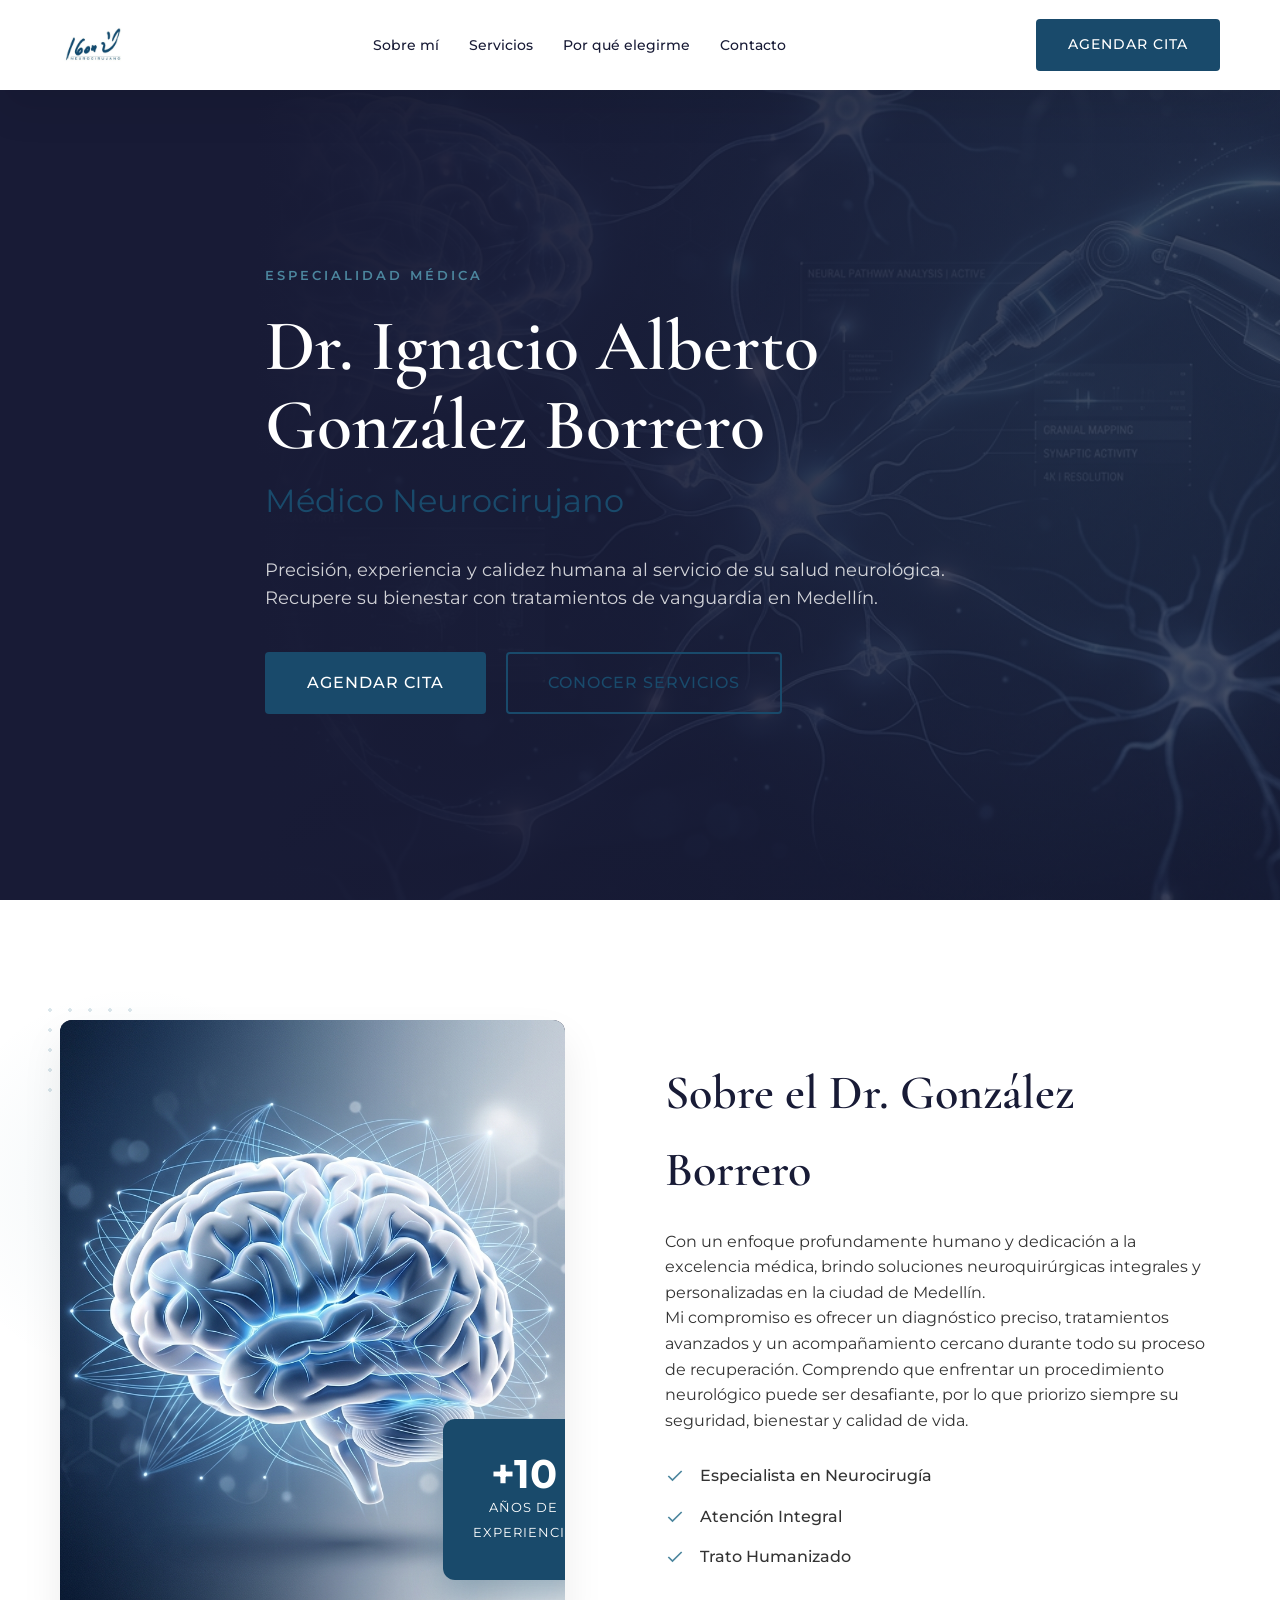
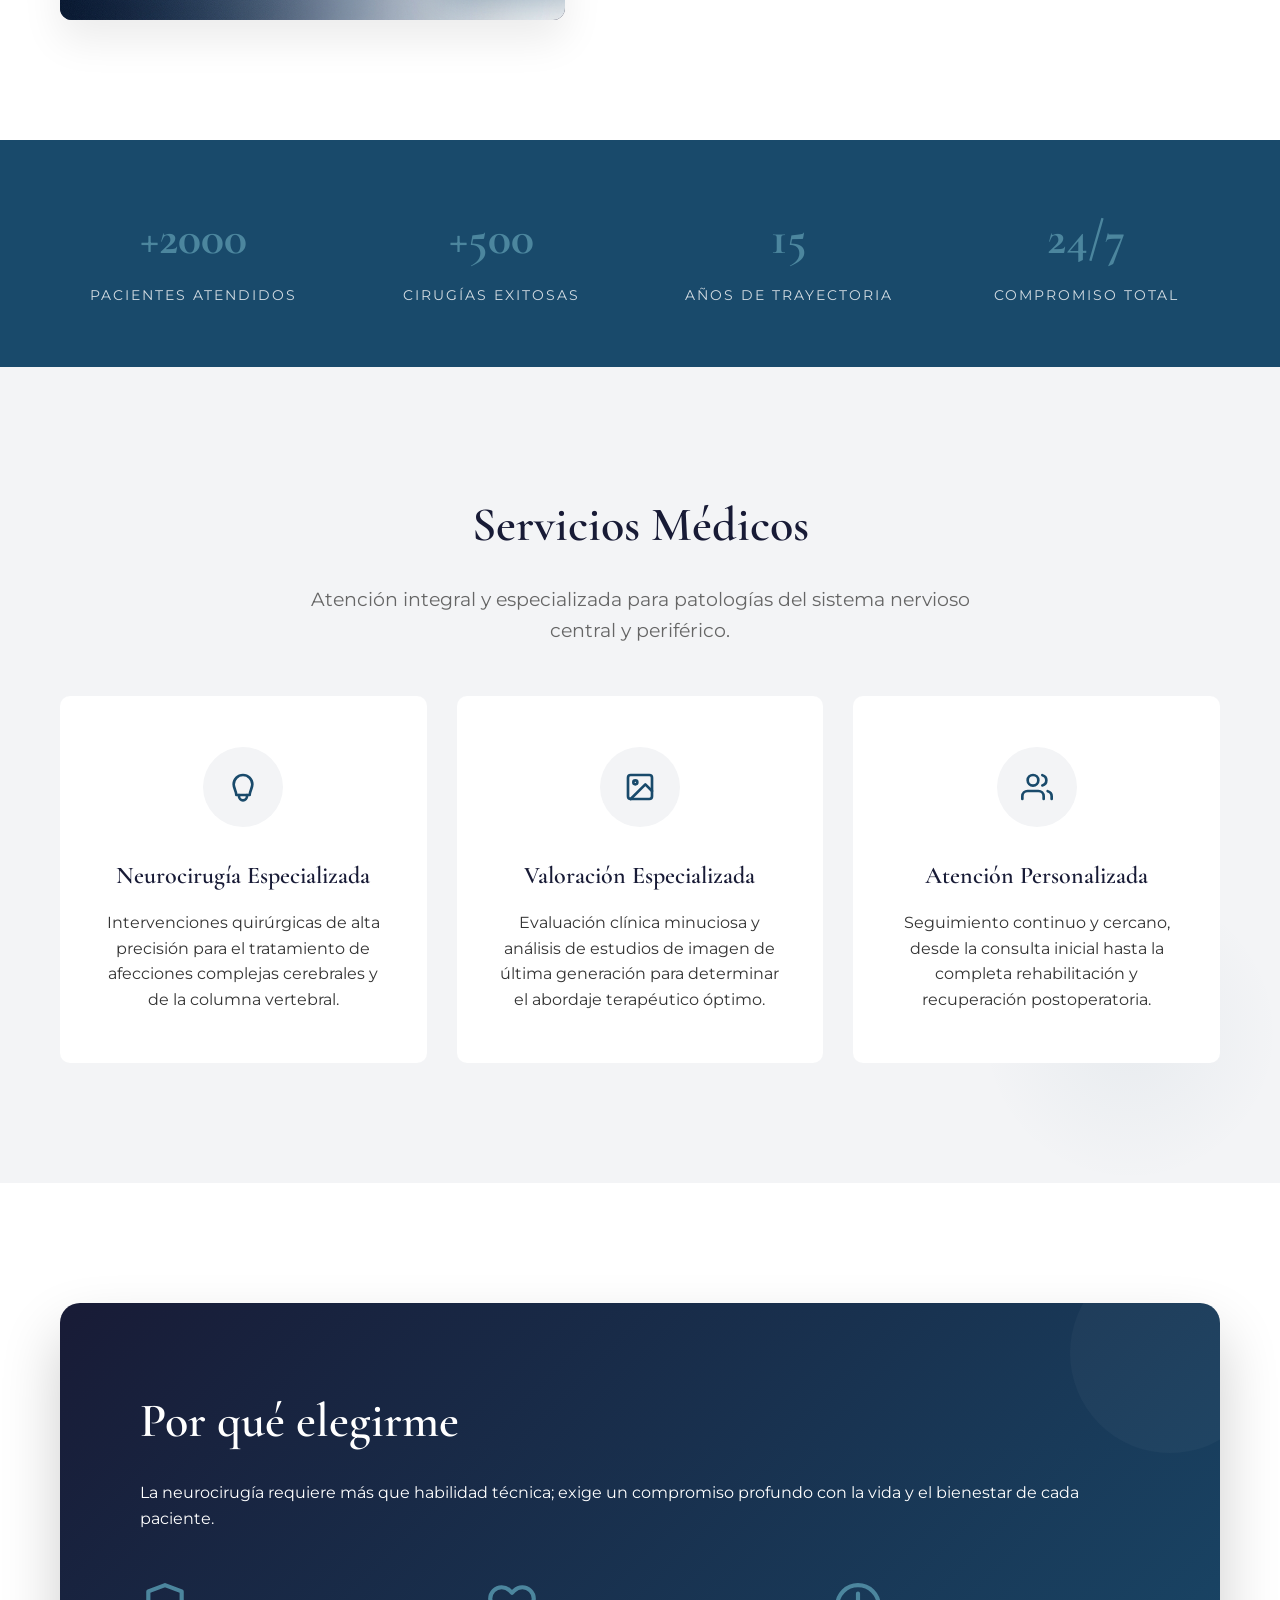
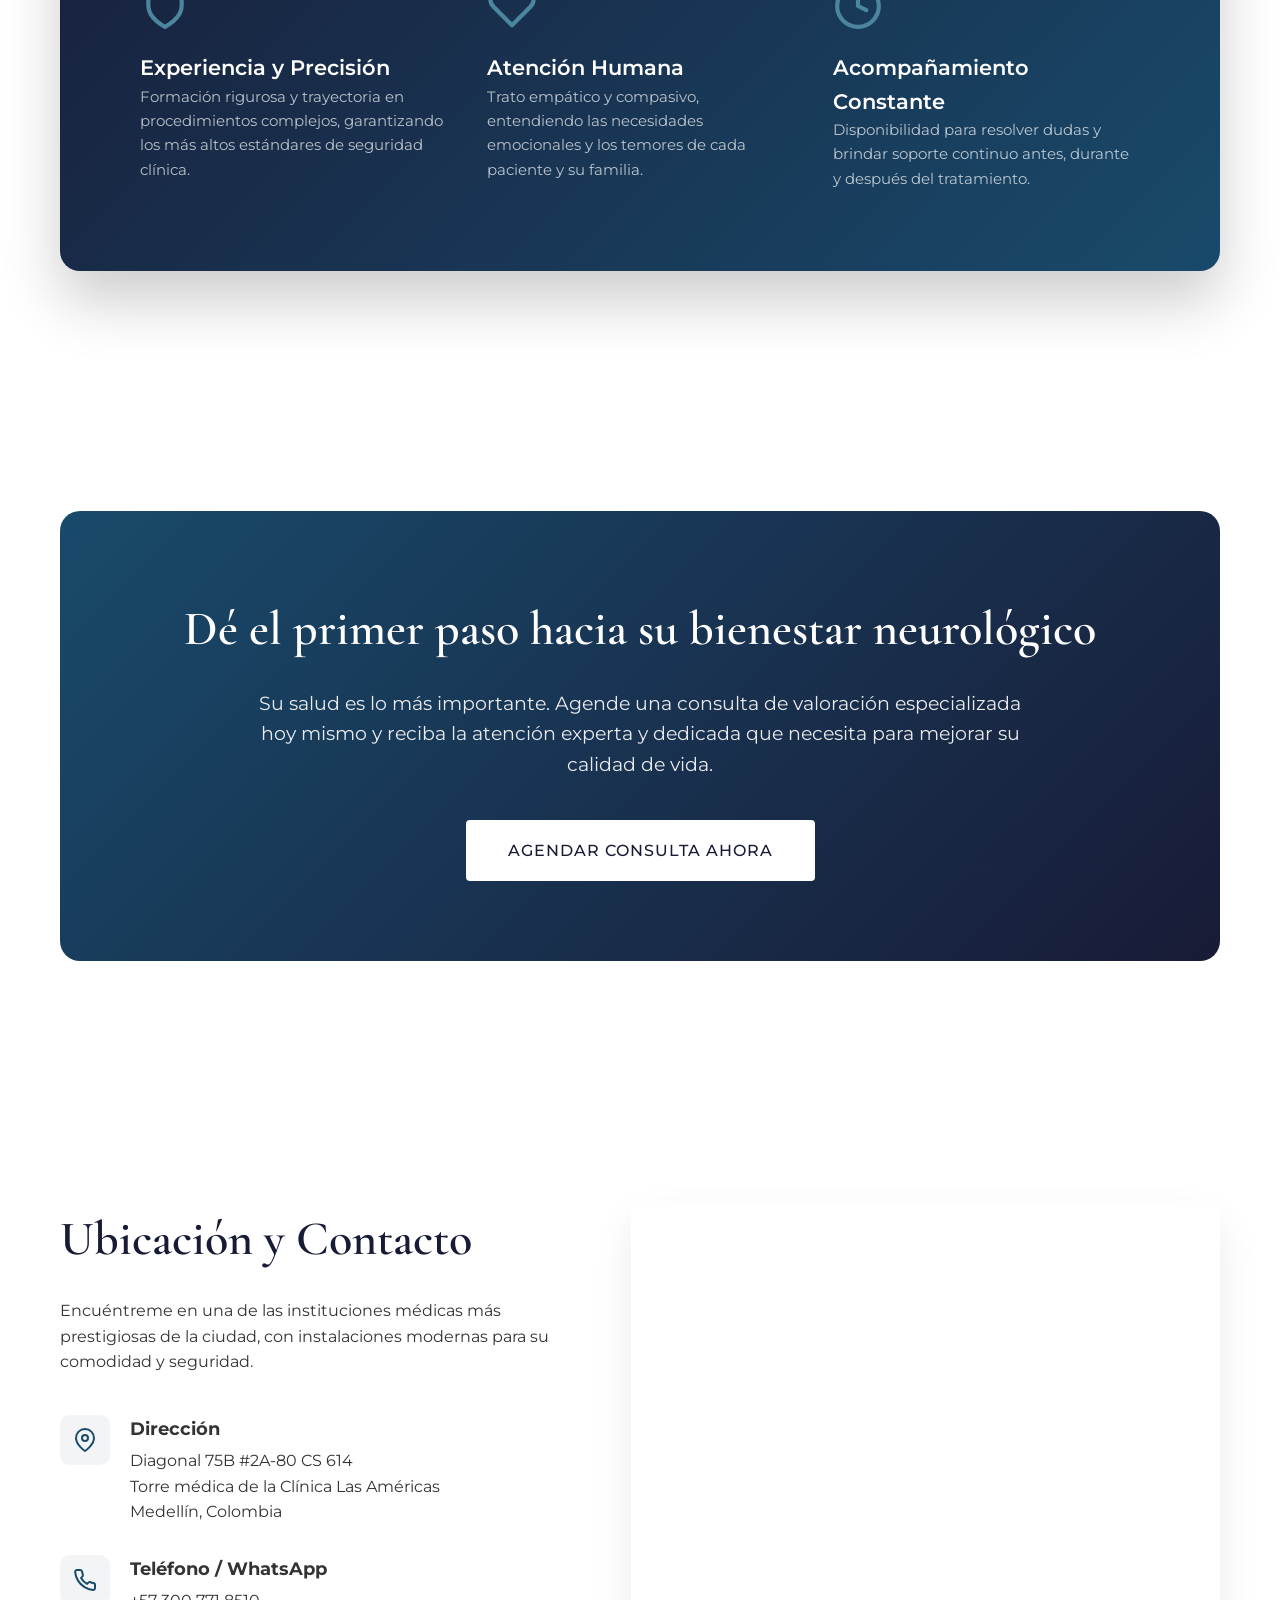
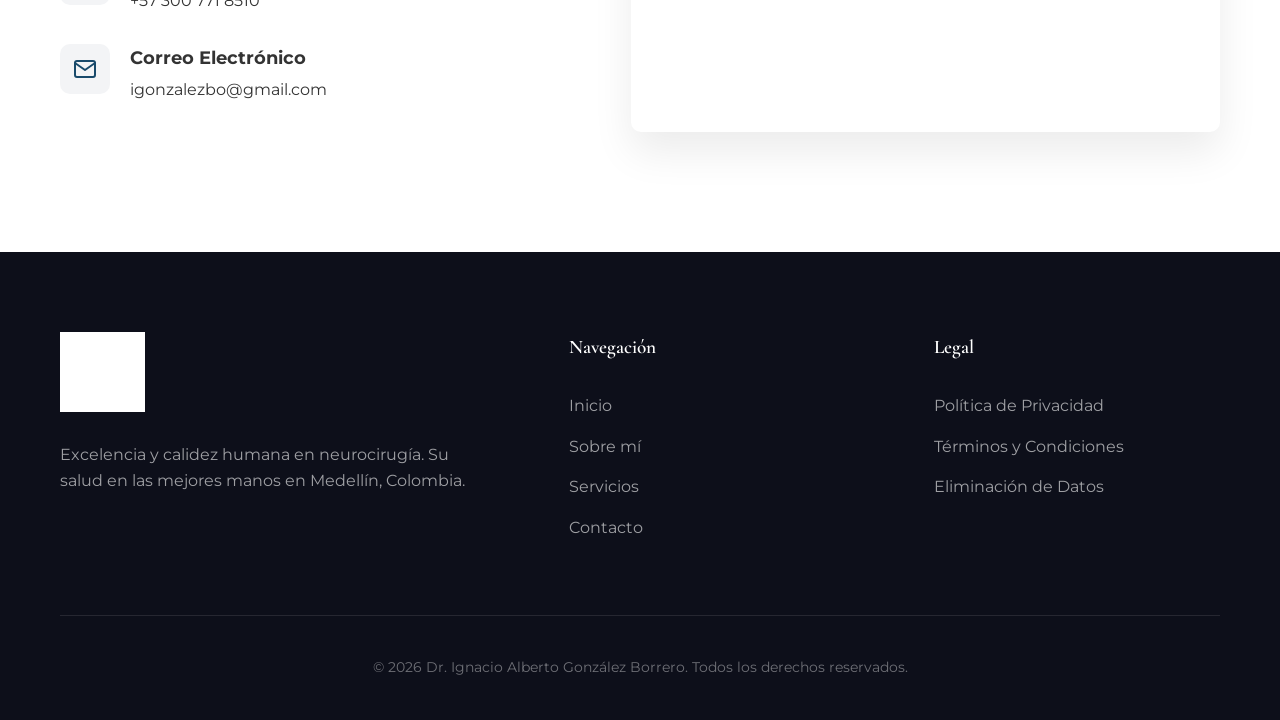
==== commit 987f6893: "Update information" ====
--- a/index.html
+++ b/index.html
@@ -66,16 +66,8 @@
             <div class="container about-container">
                 <div class="about-visual">
                     <div class="about-image-wrapper">
-                        <!-- Silhouette/Professional placeholder for the doctor -->
-                        <div class="about-placeholder">
-                            <svg xmlns="http://www.w3.org/2000/svg" width="64" height="64" viewBox="0 0 24 24"
-                                fill="none" stroke="currentColor" stroke-width="1.5" stroke-linecap="round"
-                                stroke-linejoin="round" class="placeholder-icon">
-                                <path
-                                    d="M12 21.5V11M12 11c-2.5 0-4.5-2-4.5-4.5S9.5 2 12 2s4.5 2 4.5 4.5S14.5 11 12 11zM6.5 21.5c0-3.5 2-6 5.5-6s5.5 2.5 5.5 6">
-                                </path>
-                            </svg>
-                        </div>
+                        <img src="assets/images/creative-brain.png" alt="Ilustración creativa del cerebro humano"
+                            class="about-image">
                         <div class="experience-badge">
                             <span class="badge-number">+10</span>
                             <span class="badge-text">Años de <br>Experiencia</span>
@@ -109,6 +101,28 @@
             </div>
         </section>
 
+        <!-- Stats Bar -->
+        <section class="stats-bar">
+            <div class="container stats-container">
+                <div class="stat-item">
+                    <span class="stat-number">+2000</span>
+                    <span class="stat-label">Pacientes Atendidos</span>
+                </div>
+                <div class="stat-item">
+                    <span class="stat-number">+500</span>
+                    <span class="stat-label">Cirugías Exitosas</span>
+                </div>
+                <div class="stat-item">
+                    <span class="stat-number">15</span>
+                    <span class="stat-label">Años de Trayectoria</span>
+                </div>
+                <div class="stat-item">
+                    <span class="stat-number">24/7</span>
+                    <span class="stat-label">Compromiso Total</span>
+                </div>
+            </div>
+        </section>
+
         <!-- Servicios -->
         <section class="services section bg-light" id="servicios">
             <div class="container">
--- a/css/styles.css
+++ b/css/styles.css
@@ -15,10 +15,11 @@
     --font-body: 'Montserrat', sans-serif;
     
     /* Spacing & Effects */
-    --section-padding: 100px 0;
-    --transition: all 0.3s ease;
-    --shadow: 0 10px 30px rgba(0, 0, 0, 0.05);
+    --section-padding: 120px 0;
+    --transition: all 0.4s cubic-bezier(0.165, 0.84, 0.44, 1);
+    --shadow: 0 20px 40px rgba(0, 0, 0, 0.08);
     --container-width: 1200px;
+    --radius: 12px;
 }
 
 /* Reset & Base Styles */
@@ -141,15 +142,15 @@
     left: 0;
     width: 100%;
     z-index: 1000;
-    background-color: transparent;
+    background-color: var(--white);
     transition: var(--transition);
-    padding: 20px 0;
-}
-
-.header.scrolled {
-    background-color: rgba(255, 255, 255, 0.95);
     padding: 15px 0;
     box-shadow: var(--shadow);
+}
+
+.header.scrolled {
+    padding: 12px 0;
+    background-color: rgba(255, 255, 255, 0.98);
     backdrop-filter: blur(10px);
 }
 
@@ -203,6 +204,38 @@
     position: relative;
     overflow: hidden;
     padding-top: 80px;
+    background-color: var(--primary);
+    color: var(--white);
+}
+
+.hero::before {
+    content: '';
+    position: absolute;
+    top: 0;
+    left: 0;
+    width: 100%;
+    height: 100%;
+    background-image: url('../assets/images/hero-bg.png');
+    background-size: cover;
+    background-position: center;
+    opacity: 0.4;
+    z-index: 1;
+}
+
+.hero::after {
+    content: '';
+    position: absolute;
+    top: 0;
+    left: 0;
+    width: 100%;
+    height: 100%;
+    background: linear-gradient(90deg, var(--primary) 20%, rgba(24, 27, 54, 0.4) 100%);
+    z-index: 2;
+}
+
+.hero-container {
+    position: relative;
+    z-index: 3;
 }
 
 .hero-bg-accent {
@@ -211,12 +244,20 @@
     right: -10%;
     width: 60%;
     height: 120%;
-    background: radial-gradient(circle, rgba(76, 134, 158, 0.1) 0%, rgba(255, 255, 255, 0) 70%);
-    z-index: -1;
+    background: radial-gradient(circle, rgba(76, 134, 158, 0.2) 0%, rgba(255, 255, 255, 0) 70%);
+    z-index: 2;
 }
 
 .hero-content {
-    max-width: 700px;
+    max-width: 750px;
+}
+
+.hero .title {
+    color: var(--white);
+}
+
+.hero .hero-text {
+    color: rgba(255, 255, 255, 0.8);
 }
 
 .subtitle {
@@ -255,10 +296,27 @@
 }
 
 /* About Section */
+.about {
+    position: relative;
+    overflow: hidden;
+}
+
+.about::before {
+    content: '';
+    position: absolute;
+    top: 10%;
+    left: -5%;
+    width: 400px;
+    height: 400px;
+    background: radial-gradient(circle, rgba(76, 134, 158, 0.08) 0%, rgba(255, 255, 255, 0) 70%);
+    border-radius: 50%;
+    z-index: -1;
+}
+
 .about-container {
     display: grid;
-    grid-template-columns: 1fr 1fr;
-    gap: 80px;
+    grid-template-columns: 1fr 1.1fr;
+    gap: 100px;
     align-items: center;
 }
 
@@ -267,31 +325,47 @@
 }
 
 .about-image-wrapper {
-    background-color: var(--light);
-    border-radius: 10px;
-    height: 500px;
+    background-color: var(--primary);
+    border-radius: var(--radius);
+    height: 600px;
     display: flex;
     align-items: center;
     justify-content: center;
     position: relative;
     overflow: hidden;
-}
-
-.about-placeholder {
-    color: var(--accent);
-    opacity: 0.3;
+    box-shadow: var(--shadow);
+}
+
+.about-image {
+    width: 100%;
+    height: 100%;
+    object-fit: cover;
+}
+
+.about-visual::after {
+    content: '';
+    position: absolute;
+    top: -20px;
+    left: -20px;
+    width: 100px;
+    height: 100px;
+    background-image: radial-gradient(var(--accent) 2px, transparent 2px);
+    background-size: 20px 20px;
+    opacity: 0.2;
+    z-index: -1;
 }
 
 .experience-badge {
     position: absolute;
-    bottom: 30px;
-    right: -30px;
-    background-color: var(--primary);
-    color: var(--white);
-    padding: 30px;
-    border-radius: 4px;
+    bottom: 40px;
+    right: -40px;
+    background-color: var(--secondary);
+    color: var(--white);
+    padding: 35px 30px;
+    border-radius: var(--radius);
     text-align: center;
-    box-shadow: 0 15px 40px rgba(0, 0, 0, 0.2);
+    box-shadow: 0 20px 40px rgba(25, 74, 107, 0.4);
+    z-index: 10;
 }
 
 .badge-number {
@@ -325,8 +399,65 @@
     color: var(--accent);
 }
 
-/* Services Section */
+/* Stats Bar */
+.stats-bar {
+    background-color: var(--secondary);
+    color: var(--white);
+    padding: 60px 0;
+    position: relative;
+    z-index: 5;
+}
+
+.stats-container {
+    display: grid;
+    grid-template-columns: repeat(4, 1fr);
+    gap: 30px;
+    text-align: center;
+}
+
+.stat-number {
+    display: block;
+    font-size: 3rem;
+    font-weight: 700;
+    font-family: var(--font-heading);
+    margin-bottom: 5px;
+    color: var(--accent);
+}
+
+.stat-label {
+    font-size: 0.9rem;
+    text-transform: uppercase;
+    letter-spacing: 2px;
+    opacity: 0.8;
+}
+
+@media (max-width: 768px) {
+    .stats-container {
+        grid-template-columns: repeat(2, 1fr);
+        gap: 40px 20px;
+    }
+    .stat-number {
+        font-size: 2.2rem;
+    }
+}
+.services {
+    position: relative;
+}
+
+.services::after {
+    content: '';
+    position: absolute;
+    bottom: 0;
+    right: 0;
+    width: 300px;
+    height: 300px;
+    background: radial-gradient(circle, rgba(25, 74, 107, 0.05) 0%, rgba(255, 255, 255, 0) 70%);
+    z-index: 0;
+}
+
 .services-grid {
+    position: relative;
+    z-index: 1;
     display: grid;
     grid-template-columns: repeat(3, 1fr);
     gap: 30px;
@@ -373,11 +504,24 @@
 /* Features Section */
 .features-container {
     background-color: var(--primary);
+    background-image: linear-gradient(135deg, var(--primary) 0%, var(--secondary) 100%);
     color: var(--white);
     padding: 80px;
     border-radius: 20px;
     position: relative;
     overflow: hidden;
+    box-shadow: 0 30px 60px rgba(0, 0, 0, 0.2);
+}
+
+.features-container::before {
+    content: '';
+    position: absolute;
+    top: -50px;
+    right: -50px;
+    width: 200px;
+    height: 200px;
+    background: rgba(255, 255, 255, 0.03);
+    border-radius: 50%;
 }
 
 .features-container .section-title {
@@ -547,7 +691,7 @@
         font-size: 3.5rem;
     }
     .about-container, .contact-grid {
-        gap: 40px;
+        gap: 60px;
     }
     .services-grid {
         grid-template-columns: repeat(2, 1fr);
@@ -616,8 +760,13 @@
     .about-container, .contact-grid, .footer-grid {
         grid-template-columns: 1fr;
     }
+    .about-image-wrapper {
+        height: 450px;
+    }
     .experience-badge {
         right: 0;
+        bottom: -20px;
+        padding: 25px;
     }
     .services-grid {
         grid-template-columns: 1fr;
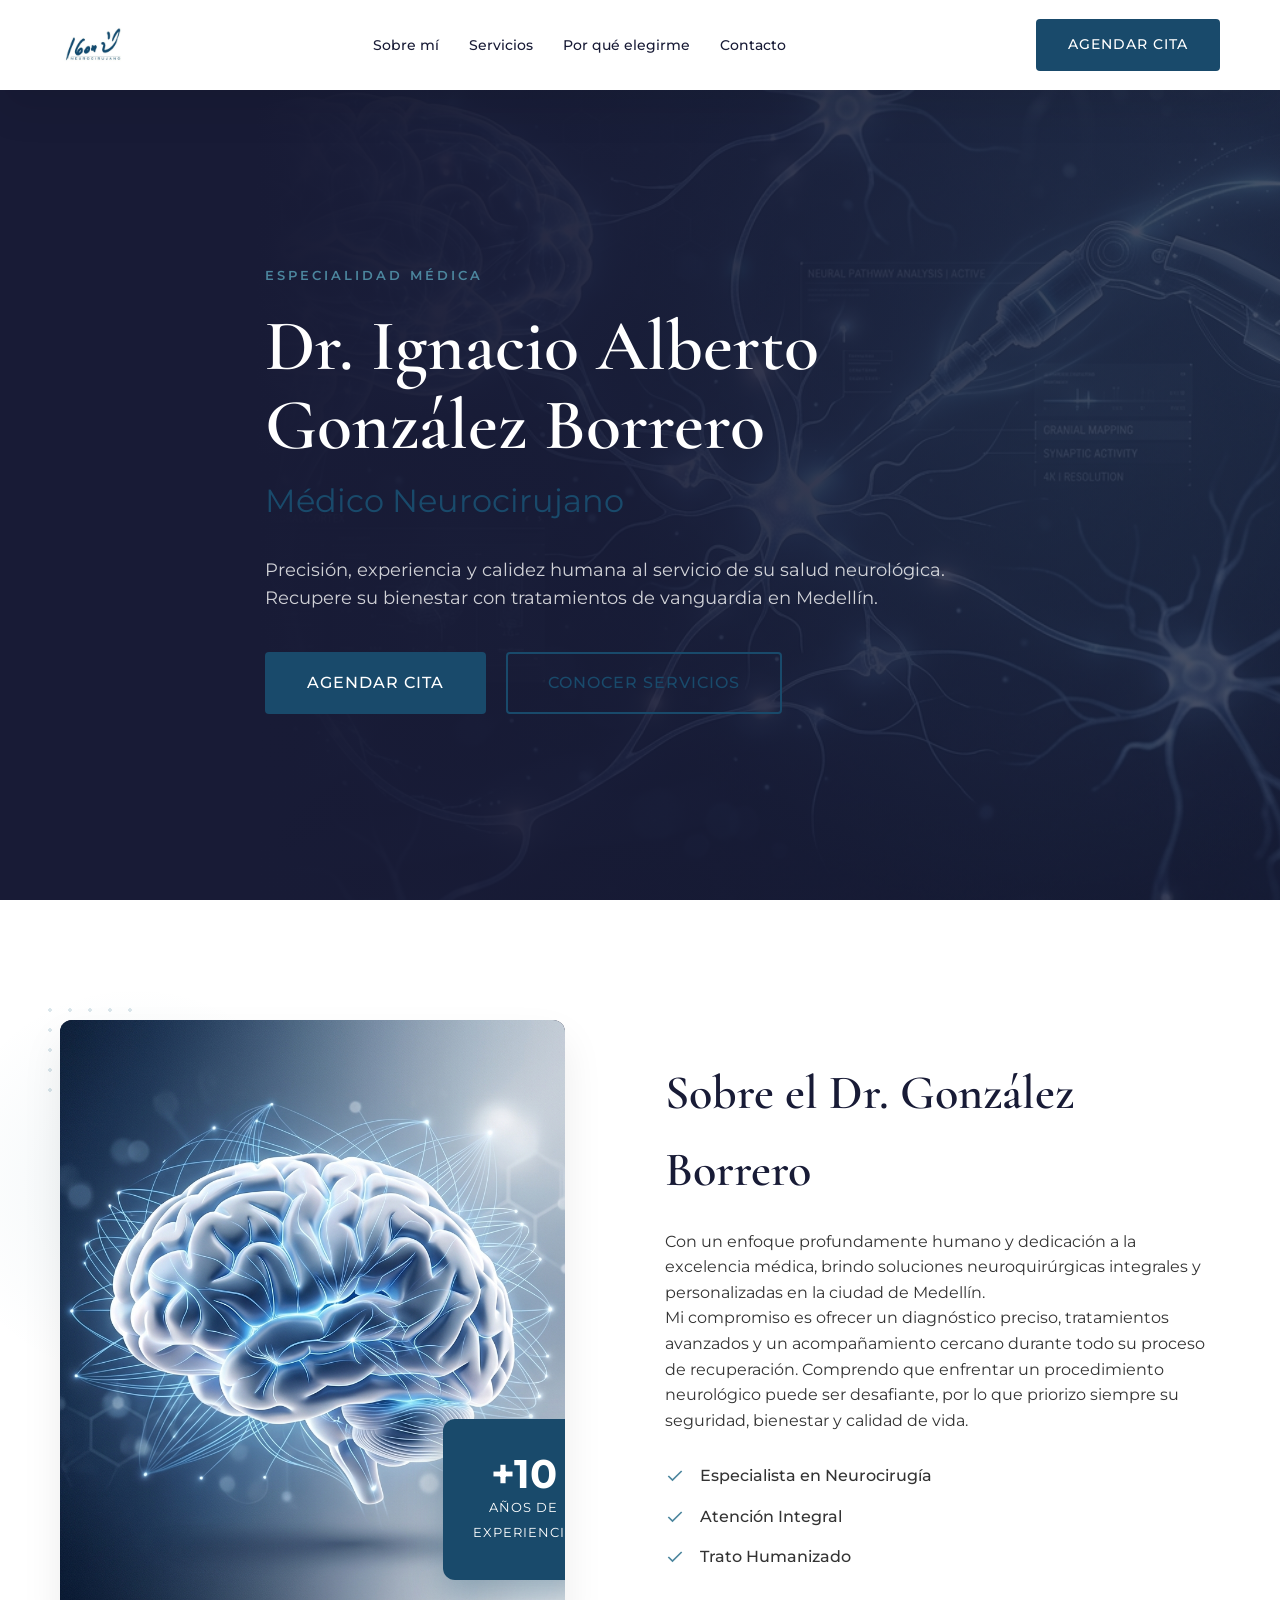
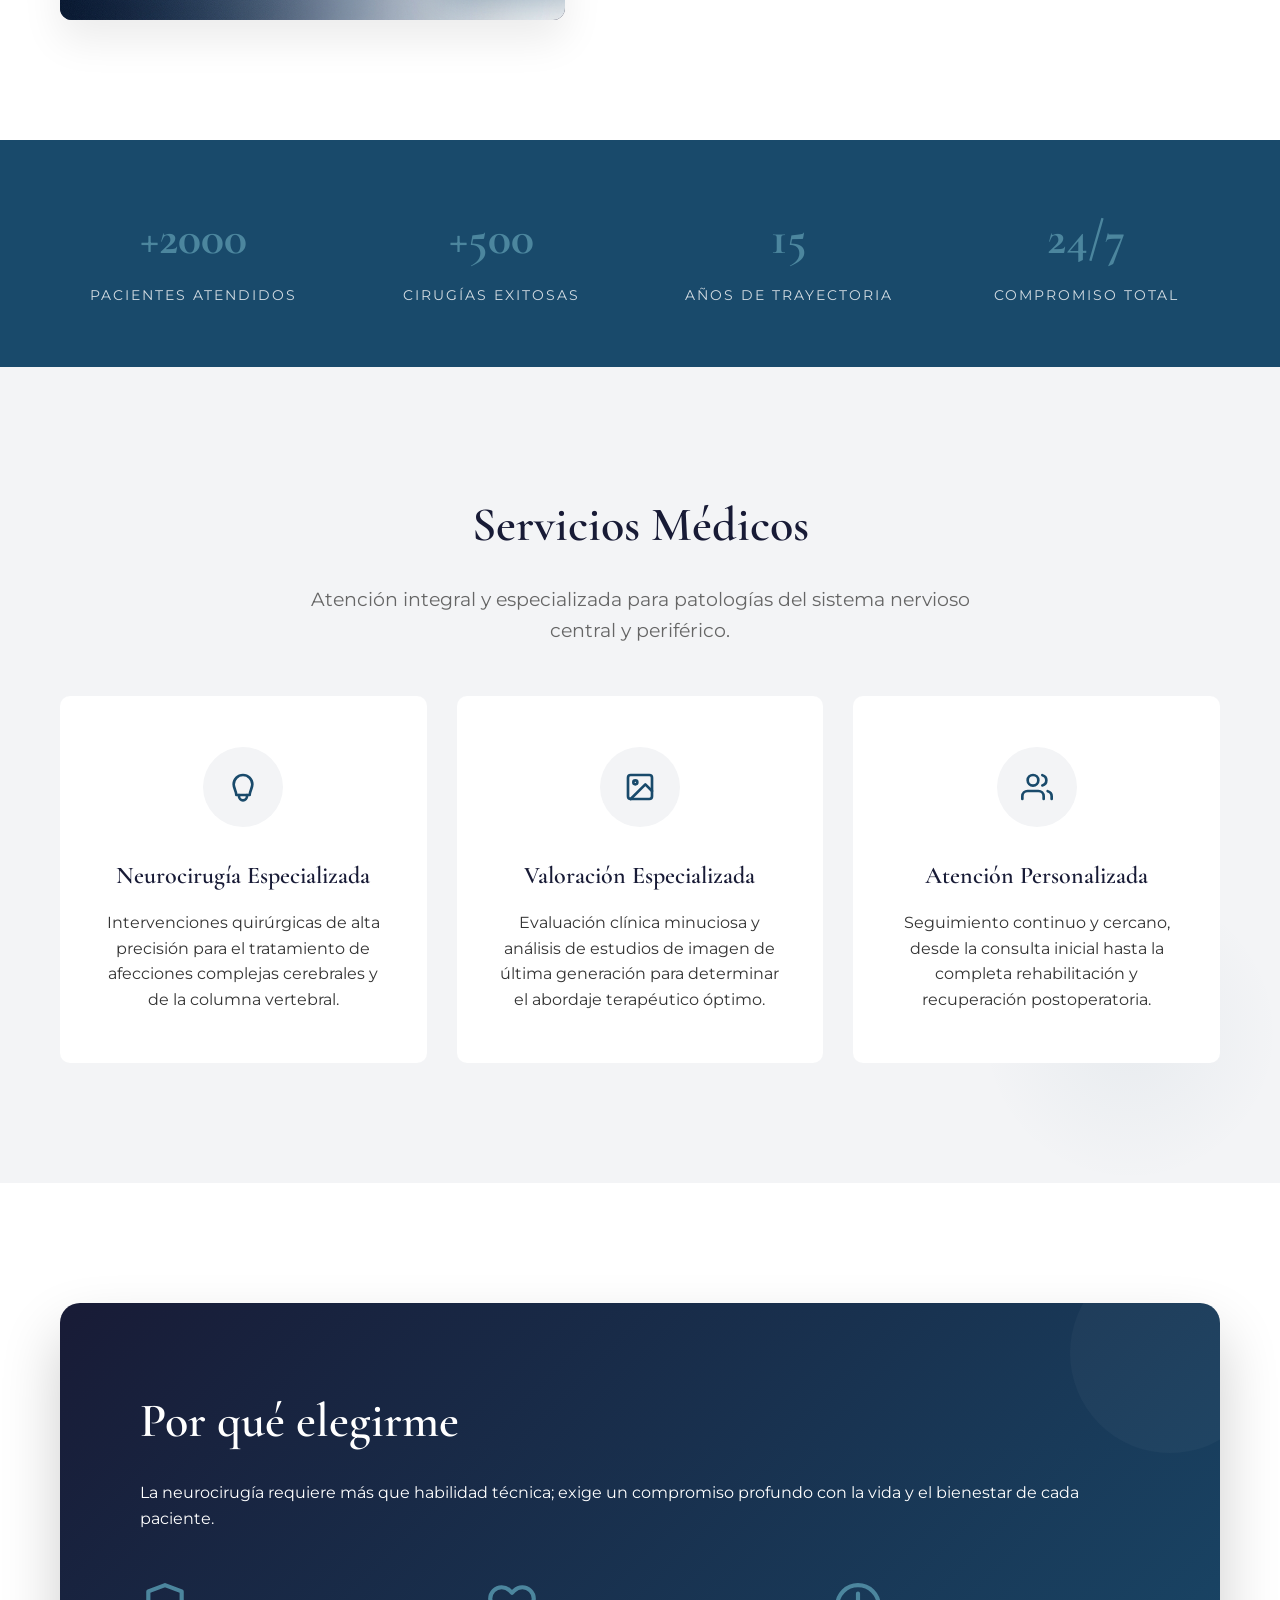
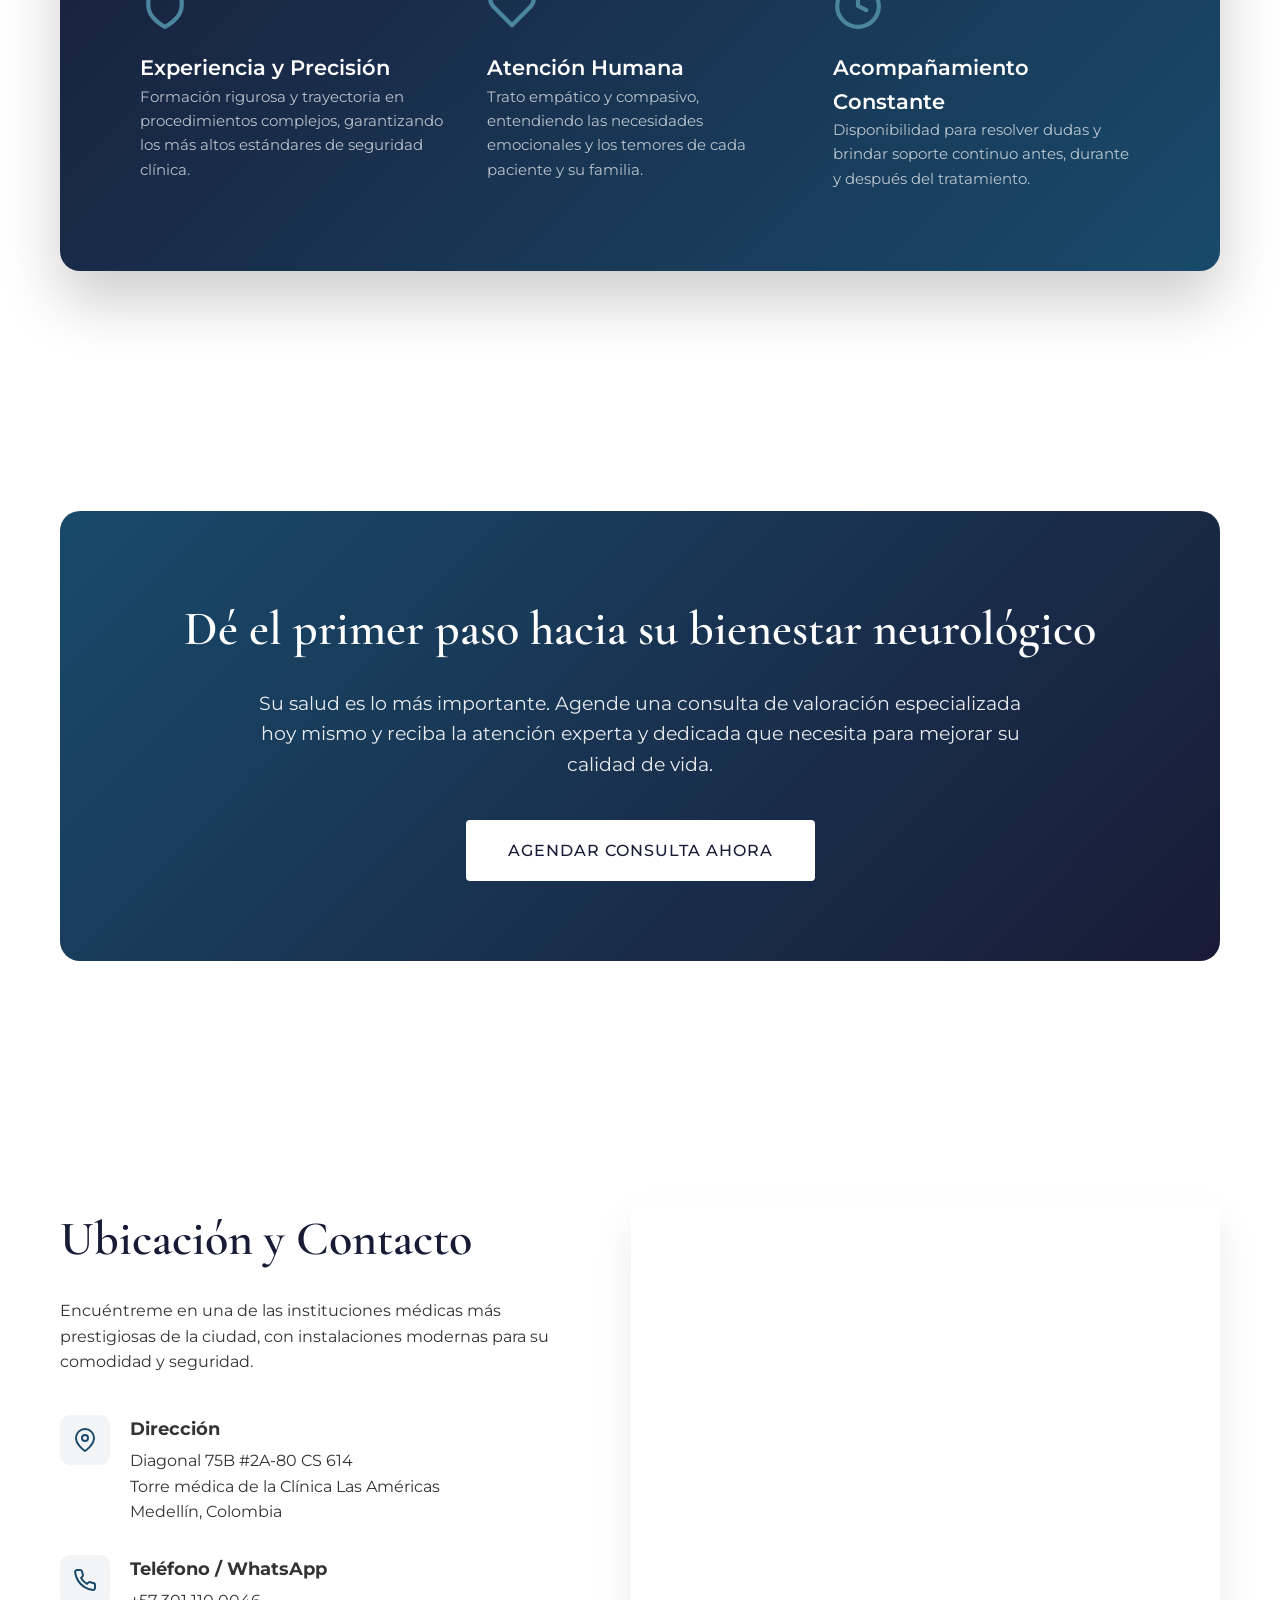
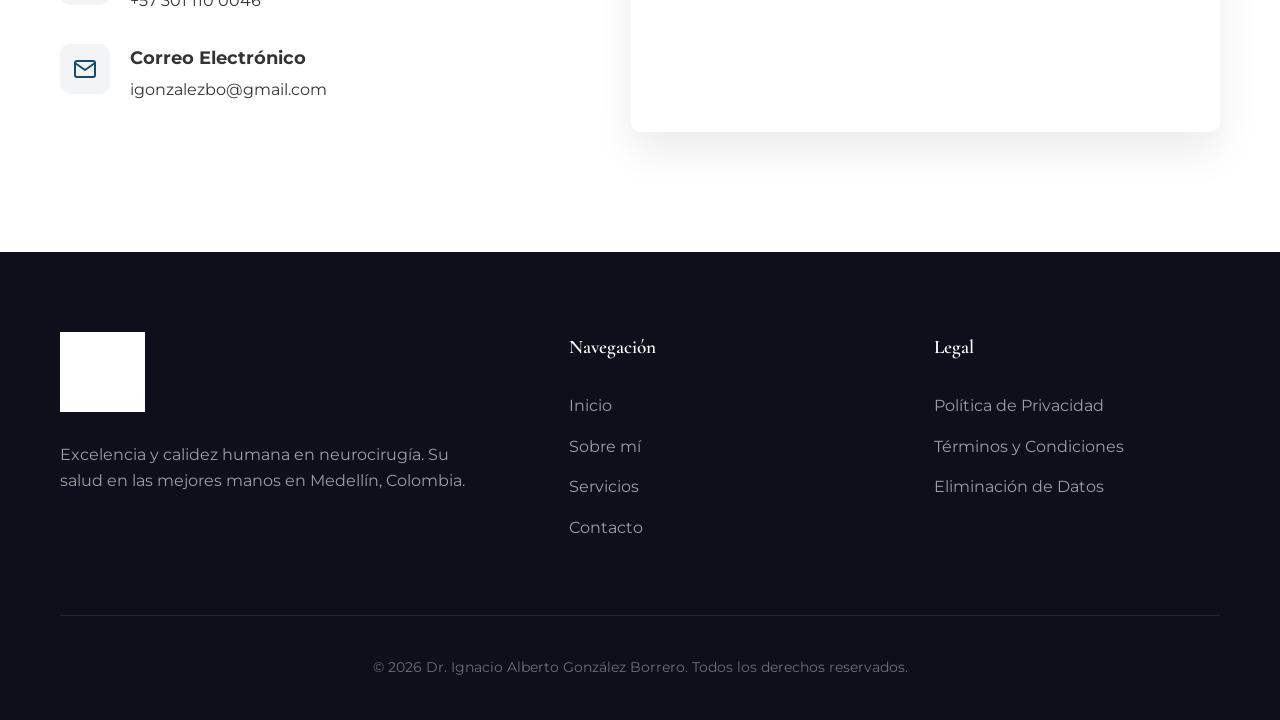
==== commit c8911ab4: "Update information" ====
--- a/index.html
+++ b/index.html
@@ -31,7 +31,7 @@
                     <li><a href="#contacto" class="nav-link">Contacto</a></li>
                 </ul>
             </nav>
-            <a href="https://wa.me/573007718510" class="btn btn-primary header-btn" target="_blank"
+            <a href="https://wa.me/573011100046" class="btn btn-primary header-btn" target="_blank"
                 rel="noopener">Agendar Cita</a>
             <button class="menu-toggle" id="menu-toggle" aria-label="Abrir menú">
                 <span></span>
@@ -52,7 +52,7 @@
                     <p class="hero-text">Precisión, experiencia y calidez humana al servicio de su salud neurológica.
                         Recupere su bienestar con tratamientos de vanguardia en Medellín.</p>
                     <div class="hero-buttons">
-                        <a href="https://wa.me/573007718510" class="btn btn-primary btn-large" target="_blank"
+                        <a href="https://wa.me/573011100046" class="btn btn-primary btn-large" target="_blank"
                             rel="noopener">Agendar Cita</a>
                         <a href="#servicios" class="btn btn-outline btn-large">Conocer Servicios</a>
                     </div>
@@ -249,7 +249,7 @@
                     <p class="cta-text">Su salud es lo más importante. Agende una consulta de valoración especializada
                         hoy mismo y reciba la atención experta y dedicada que necesita para mejorar su calidad de vida.
                     </p>
-                    <a href="https://wa.me/573007718510" class="btn btn-primary btn-large cta-btn" target="_blank"
+                    <a href="https://wa.me/573011100046" class="btn btn-primary btn-large cta-btn" target="_blank"
                         rel="noopener">Agendar Consulta Ahora</a>
                 </div>
             </div>
@@ -292,7 +292,7 @@
                                 </div>
                                 <div class="contact-detail">
                                     <strong>Teléfono / WhatsApp</strong>
-                                    <p><a href="tel:+573007718510">+57 300 771 8510</a></p>
+                                    <p><a href="tel:+573011100046">+57 301 110 0046</a></p>
                                 </div>
                             </li>
                             <li>
